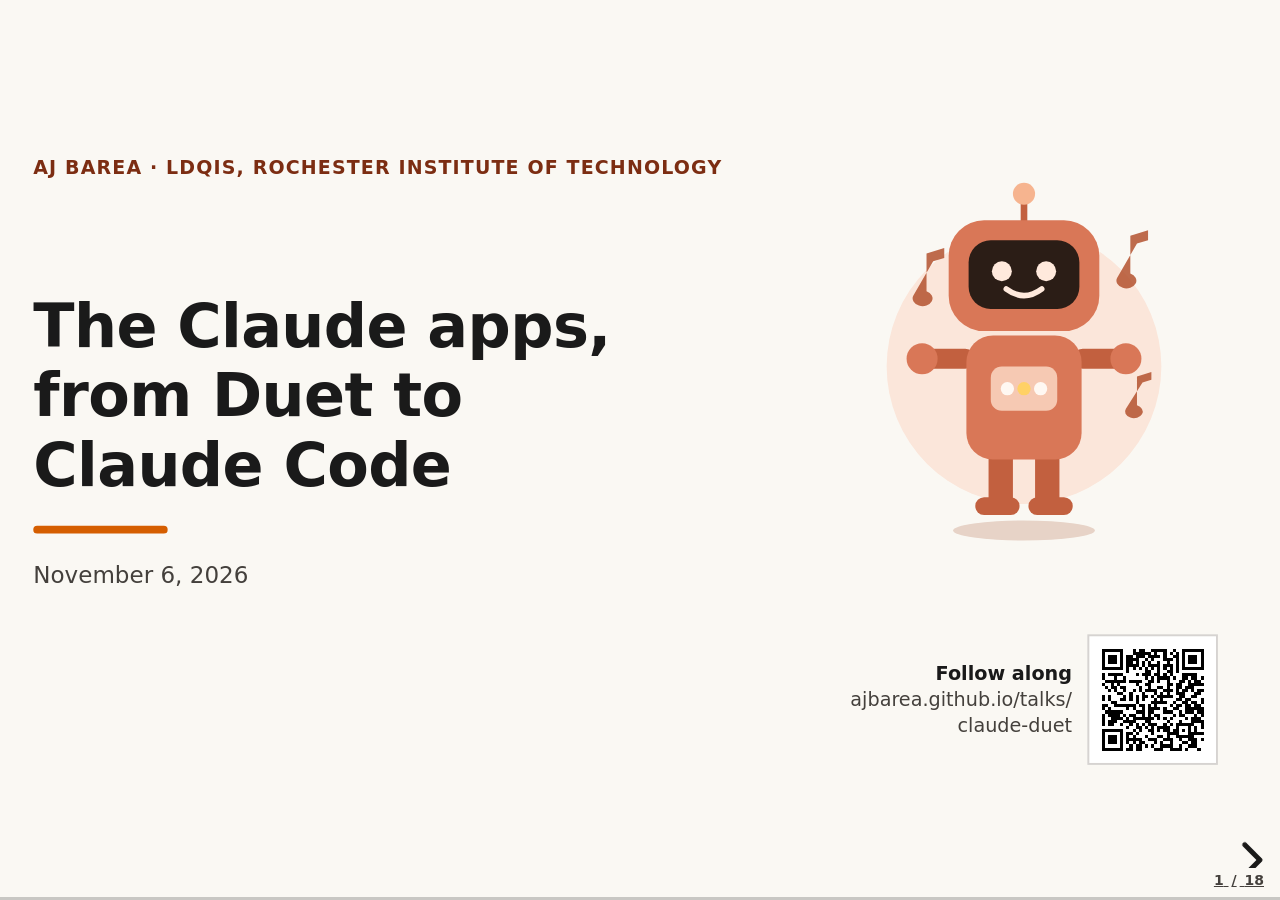
==== claude-duet/index.html @ 7292ee49 "claude-duet: retitle to "The Claude apps, from Duet to Claude Code" Duet and Claude Code are both Cl" ====
<!doctype html>
<html lang="en">
<head>
  <meta charset="utf-8">
  <meta name="viewport" content="width=device-width, initial-scale=1">
  <title>The Claude apps, from Duet to Claude Code</title>
  <meta name="description" content="What Anthropic's new proactive agent does, how it compares with the other Claude apps, and why Claude Code is my favorite for working on code.">
  <meta property="og:title" content="The Claude apps, from Duet to Claude Code">
  <meta property="og:description" content="What Anthropic's new proactive agent does, how it compares with the other Claude apps, and why Claude Code is my favorite for working on code.">
  <link rel="stylesheet" href="../vendor/reveal/reset.css">
  <link rel="stylesheet" href="../vendor/reveal/reveal.css">
  <link rel="stylesheet" href="../shared/deck.css">
  <link rel="stylesheet" href="../shared/motion.css">
  <link rel="stylesheet" href="../shared/tip.css">
  <link rel="stylesheet" href="deck.css">
</head>
<body>
<div class="reveal">
<div class="slides">

<section class="title-slide">
  <span class="kicker">AJ Barea · LDQIS, Rochester Institute of Technology</span>
  <h1>The Claude apps, from Duet to Claude Code</h1>
  <p class="when">November 6, 2026</p>
  <svg class="robot" viewBox="0 0 260 340" role="img" aria-label="An orange cartoon robot, dancing">
    <circle class="glow" cx="130" cy="176" r="124"/>
    <ellipse class="shadow" cx="130" cy="324" rx="64" ry="9"/>
    <g class="beat" aria-hidden="true">
      <path class="note n1" d="M30 112a9 7 0 1 0 12 -4v-34l16 -5v9l-10 3z"/>
      <path class="note n2" d="M214 96a9 7 0 1 0 12 -4v-34l16 -5v9l-10 3z"/>
      <path class="note n3" d="M222 214a8 6 0 1 0 10 -3v-26l13 -4v7l-8 2.5z"/>
    </g>
    <g class="bot">
      <g class="leg l"><rect x="98" y="250" width="22" height="54" rx="10"/><rect x="86" y="294" width="40" height="16" rx="8"/></g>
      <g class="leg r"><rect x="140" y="250" width="22" height="54" rx="10"/><rect x="134" y="294" width="40" height="16" rx="8"/></g>
      <g class="arm l"><rect x="36" y="160" width="50" height="18" rx="9"/><circle cx="38" cy="169" r="14"/></g>
      <g class="arm r"><rect x="174" y="160" width="50" height="18" rx="9"/><circle cx="222" cy="169" r="14"/></g>
      <rect class="body" x="78" y="148" width="104" height="112" rx="24"/>
      <rect class="panel" x="100" y="176" width="60" height="40" rx="10"/>
      <circle class="light a" cx="115" cy="196" r="6"/>
      <circle class="light b" cx="130" cy="196" r="6"/>
      <circle class="light c" cx="145" cy="196" r="6"/>
      <g class="head">
        <line class="stalk" x1="130" y1="48" x2="130" y2="26"/>
        <circle class="bulb" cx="130" cy="20" r="10"/>
        <rect class="skull" x="62" y="44" width="136" height="100" rx="32"/>
        <rect class="face" x="80" y="62" width="100" height="62" rx="20"/>
        <circle class="eye" cx="110" cy="90" r="9"/>
        <circle class="eye" cx="150" cy="90" r="9"/>
        <path class="smile" d="M114 106q16 12 32 0"/>
      </g>
    </g>
  </svg>
  <!-- qr:follow -->
  <div class="qr qr-follow">
    <p class="qr-label"><b>Follow along</b><span>ajbarea.github.io/talks/<wbr>claude-duet</span></p>
    <svg class="qr-code" viewBox="0 0 41 41" role="img" aria-label="QR code for ajbarea.github.io/talks/claude-duet" shape-rendering="crispEdges"><rect width="41" height="41" fill="#fff"/><path fill="#000" d="M4 4h7v1h-7zM14 4h1v1h-1zM16 4h2v1h-2zM20 4h5v1h-5zM27 4h1v1h-1zM30 4h7v1h-7zM4 5h1v1h-1zM10 5h1v1h-1zM14 5h6v1h-6zM21 5h1v1h-1zM24 5h1v1h-1zM26 5h1v1h-1zM28 5h1v1h-1zM30 5h1v1h-1zM36 5h1v1h-1zM4 6h1v1h-1zM6 6h3v1h-3zM10 6h1v1h-1zM12 6h2v1h-2zM15 6h3v1h-3zM19 6h4v1h-4zM24 6h1v1h-1zM27 6h2v1h-2zM30 6h1v1h-1zM32 6h3v1h-3zM36 6h1v1h-1zM4 7h1v1h-1zM6 7h3v1h-3zM10 7h1v1h-1zM12 7h4v1h-4zM18 7h1v1h-1zM20 7h1v1h-1zM24 7h3v1h-3zM28 7h1v1h-1zM30 7h1v1h-1zM32 7h3v1h-3zM36 7h1v1h-1zM4 8h1v1h-1zM6 8h3v1h-3zM10 8h1v1h-1zM12 8h2v1h-2zM15 8h1v1h-1zM17 8h1v1h-1zM19 8h1v1h-1zM22 8h1v1h-1zM25 8h1v1h-1zM28 8h1v1h-1zM30 8h1v1h-1zM32 8h3v1h-3zM36 8h1v1h-1zM4 9h1v1h-1zM10 9h1v1h-1zM12 9h4v1h-4zM17 9h1v1h-1zM19 9h4v1h-4zM24 9h3v1h-3zM28 9h1v1h-1zM30 9h1v1h-1zM36 9h1v1h-1zM4 10h7v1h-7zM12 10h1v1h-1zM14 10h1v1h-1zM16 10h1v1h-1zM18 10h1v1h-1zM20 10h1v1h-1zM22 10h1v1h-1zM24 10h1v1h-1zM26 10h1v1h-1zM28 10h1v1h-1zM30 10h7v1h-7zM12 11h1v1h-1zM18 11h2v1h-2zM22 11h1v1h-1zM25 11h2v1h-2zM28 11h1v1h-1zM4 12h1v1h-1zM6 12h5v1h-5zM15 12h1v1h-1zM17 12h3v1h-3zM21 12h2v1h-2zM24 12h1v1h-1zM26 12h1v1h-1zM30 12h5v1h-5zM4 13h1v1h-1zM8 13h1v1h-1zM11 13h1v1h-1zM18 13h1v1h-1zM20 13h1v1h-1zM22 13h4v1h-4zM27 13h1v1h-1zM30 13h2v1h-2zM33 13h2v1h-2zM36 13h1v1h-1zM5 14h7v1h-7zM13 14h4v1h-4zM19 14h2v1h-2zM22 14h1v1h-1zM25 14h1v1h-1zM29 14h2v1h-2zM32 14h1v1h-1zM34 14h2v1h-2zM4 15h1v1h-1zM7 15h1v1h-1zM9 15h1v1h-1zM15 15h1v1h-1zM18 15h2v1h-2zM25 15h2v1h-2zM28 15h2v1h-2zM32 15h5v1h-5zM5 16h1v1h-1zM7 16h2v1h-2zM10 16h2v1h-2zM16 16h1v1h-1zM19 16h1v1h-1zM22 16h2v1h-2zM25 16h1v1h-1zM28 16h2v1h-2zM31 16h3v1h-3zM6 17h1v1h-1zM8 17h1v1h-1zM11 17h1v1h-1zM14 17h1v1h-1zM16 17h1v1h-1zM18 17h4v1h-4zM24 17h3v1h-3zM28 17h1v1h-1zM30 17h2v1h-2zM33 17h1v1h-1zM35 17h2v1h-2zM9 18h2v1h-2zM13 18h1v1h-1zM17 18h1v1h-1zM21 18h1v1h-1zM23 18h1v1h-1zM25 18h1v1h-1zM28 18h3v1h-3zM34 18h2v1h-2zM4 19h1v1h-1zM6 19h1v1h-1zM11 19h1v1h-1zM13 19h1v1h-1zM15 19h1v1h-1zM17 19h2v1h-2zM20 19h1v1h-1zM22 19h5v1h-5zM29 19h2v1h-2zM33 19h2v1h-2zM4 20h1v1h-1zM6 20h1v1h-1zM10 20h2v1h-2zM13 20h1v1h-1zM15 20h1v1h-1zM17 20h1v1h-1zM21 20h1v1h-1zM23 20h1v1h-1zM28 20h2v1h-2zM31 20h2v1h-2zM36 20h1v1h-1zM7 21h2v1h-2zM15 21h1v1h-1zM20 21h5v1h-5zM27 21h1v1h-1zM30 21h2v1h-2zM33 21h2v1h-2zM36 21h1v1h-1zM4 22h2v1h-2zM8 22h7v1h-7zM16 22h2v1h-2zM19 22h1v1h-1zM21 22h1v1h-1zM26 22h1v1h-1zM28 22h2v1h-2zM31 22h2v1h-2zM34 22h2v1h-2zM4 23h1v1h-1zM6 23h1v1h-1zM12 23h1v1h-1zM14 23h1v1h-1zM17 23h1v1h-1zM19 23h4v1h-4zM24 23h1v1h-1zM27 23h2v1h-2zM31 23h6v1h-6zM5 24h6v1h-6zM15 24h3v1h-3zM19 24h2v1h-2zM24 24h3v1h-3zM29 24h1v1h-1zM31 24h3v1h-3zM35 24h2v1h-2zM4 25h1v1h-1zM6 25h4v1h-4zM11 25h1v1h-1zM13 25h2v1h-2zM17 25h1v1h-1zM19 25h1v1h-1zM21 25h2v1h-2zM27 25h1v1h-1zM29 25h2v1h-2zM34 25h1v1h-1zM36 25h1v1h-1zM4 26h1v1h-1zM7 26h4v1h-4zM12 26h1v1h-1zM14 26h7v1h-7zM22 26h1v1h-1zM24 26h1v1h-1zM26 26h1v1h-1zM31 26h1v1h-1zM33 26h3v1h-3zM4 27h1v1h-1zM6 27h3v1h-3zM11 27h4v1h-4zM18 27h2v1h-2zM25 27h1v1h-1zM29 27h1v1h-1zM33 27h4v1h-4zM4 28h1v1h-1zM6 28h2v1h-2zM10 28h1v1h-1zM13 28h1v1h-1zM15 28h1v1h-1zM17 28h1v1h-1zM19 28h3v1h-3zM24 28h1v1h-1zM26 28h1v1h-1zM28 28h6v1h-6zM36 28h1v1h-1zM12 29h1v1h-1zM15 29h2v1h-2zM18 29h1v1h-1zM20 29h1v1h-1zM22 29h4v1h-4zM28 29h1v1h-1zM32 29h1v1h-1zM34 29h1v1h-1zM36 29h1v1h-1zM4 30h7v1h-7zM14 30h1v1h-1zM16 30h1v1h-1zM19 30h2v1h-2zM22 30h1v1h-1zM24 30h2v1h-2zM27 30h2v1h-2zM30 30h1v1h-1zM32 30h1v1h-1zM34 30h1v1h-1zM4 31h1v1h-1zM10 31h1v1h-1zM12 31h2v1h-2zM15 31h1v1h-1zM20 31h1v1h-1zM25 31h4v1h-4zM32 31h5v1h-5zM4 32h1v1h-1zM6 32h3v1h-3zM10 32h1v1h-1zM12 32h1v1h-1zM14 32h1v1h-1zM18 32h1v1h-1zM22 32h2v1h-2zM25 32h1v1h-1zM28 32h6v1h-6zM4 33h1v1h-1zM6 33h3v1h-3zM10 33h1v1h-1zM12 33h5v1h-5zM19 33h3v1h-3zM24 33h3v1h-3zM29 33h1v1h-1zM32 33h3v1h-3zM36 33h1v1h-1zM4 34h1v1h-1zM6 34h3v1h-3zM10 34h1v1h-1zM12 34h1v1h-1zM14 34h1v1h-1zM16 34h2v1h-2zM21 34h1v1h-1zM23 34h1v1h-1zM26 34h1v1h-1zM30 34h2v1h-2zM33 34h2v1h-2zM4 35h1v1h-1zM10 35h1v1h-1zM13 35h1v1h-1zM15 35h2v1h-2zM18 35h1v1h-1zM20 35h1v1h-1zM23 35h4v1h-4zM29 35h1v1h-1zM32 35h3v1h-3zM4 36h7v1h-7zM12 36h2v1h-2zM15 36h2v1h-2zM21 36h3v1h-3zM26 36h4v1h-4zM31 36h1v1h-1zM35 36h1v1h-1z"/></svg>
  </div>
  <!-- /qr -->
  <aside class="notes">Hi everyone. Dr. Reznik asked me to explain Claude Duet, the new agent Anthropic announced on October 21st. I'll do that, and I'll place it among the other Claude apps. Then I'll tell you which one is my favorite of all of them, rivals' tools included: Claude Code. Please stop me any time; there are two planned pauses. <small>Sources: Anthropic's announcement.</small></aside>
</section>

<section>
  <span class="kicker">Today</span>
  <h2>Five parts in about ten minutes, with two pauses for you</h2>
  <ol class="agenda" data-auto></ol>
  <p class="footnote">A pause for questions after part 2, and a discussion after the demo. Questions any time, too.</p>
  <aside class="notes">Here's the plan. A quick map of the Claude apps. Then Duet: what it does, where it falls short, and a pause for your questions. Then why Claude Code is my favorite, a short demo, a discussion, and how to get started.</aside>
</section>

<section data-contribution data-chapter="1 · Five Claude apps">
  <span class="kicker">1 · Five Claude apps</span>
  <h2>Five Claude apps, and they differ most in where they do the work</h2>
  <div class="apps">
    <p class="axis" aria-hidden="true"><span>in Anthropic's cloud</span><span>on your own computer</span></p>
    <ol class="app-row" data-motion="stagger" data-child="rise" data-step="140">
      <li><b>Claude</b><span class="where">claude.ai and phone</span>answers, drafts and files</li>
      <li class="today"><b>Claude Duet</b><span class="where">its own cloud computer</span>checks your accounts, comes to you</li>
      <li><b>Claude Desktop</b><span class="where">Mac, Windows, Linux</span>chat, Cowork and Code in one window</li>
      <li><b>Claude Science</b><span class="where">your machine or cluster</span>analyses, every step traced</li>
      <li class="today"><b>Claude Code</b><span class="where">your repository</span>reads, edits and runs your code</li>
    </ol>
  </div>
  <p class="mine fragment" data-motion="rise"><b>What I did:</b> Duet since October 27; my lab work in Claude Code. <b>Why you should care:</b> an agent in your repository can refuse data that hasn't passed your validation.</p>
  <p class="footnote">Orange: today's two. Science is a beta; Duet, a research preview.</p>
  <aside class="notes">Here are five Claude apps, from Anthropic's cloud on the left to your own computer on the right. The plain Claude chat answers and drafts. Duet, the new one, works on its own cloud computer. Claude Desktop is one window holding the chat, Cowork for longer tasks, and Claude Code. Claude Science, a beta from June, is installed where your data lives and traces every step of an analysis. And Claude Code works inside your code's own folder, your repository. Here's what I did: I've been in Duet's preview since October 27th, and I do my lab work in Claude Code. Here's why you should care. An agent inside your repository follows rules you set, so it can refuse to analyze data that hasn't passed your validation. Let's start with Duet. <small>Sources: claude.com overview and download pages; Claude Code desktop docs; Claude Science page and announcement; Duet announcement.</small></aside>
</section>

<section data-chapter="2 · Claude Duet">
  <span class="kicker">2 · Claude Duet</span>
  <h2>Duet keeps working on its own cloud computer after you close the app</h2>
  <div class="duet-flow">
    <div class="who" data-motion="rise"><b>You</b><small>phone app or claude.ai</small></div>
    <div class="arrow" aria-hidden="true" data-motion="growx" data-delay="300"></div>
    <div class="box" data-motion="rise" data-delay="450">
      <b>Duet's own computer</b>
      <small>its own browser, in Anthropic's cloud; checks your connected accounts every few hours</small>
      <small class="closed">your phone and laptop can be off</small>
    </div>
    <div class="arrow fragment" aria-hidden="true" data-motion="growx"></div>
    <div class="out fragment" data-motion="rise">
      <b>What comes back</b>
      <img src="img/duet-card.png" width="840" height="436" alt="A card from my Duet app: Draft your BONSAI rotation wrap-up for Richard? Your BONSAI rotation ends Friday, and Richard welcomed ideas on his lab's library and project template. I'll draft a short thank-you and wrap-up note, leaving gaps for what you found. Noticed Sun 5:38 AM.">
      <small>A real card from my Duet, Sunday. It also sends morning briefs, dashboards, forecasts.</small>
    </div>
  </div>
  <p class="footnote">Research preview, announced October 21, 2026. Runs on Claude Opus 5.5; you can't pick the model.</p>
  <aside class="notes">Duet is Anthropic's proactive personal agent, announced October 21st as a research preview. The key idea: it has its own computer in Anthropic's cloud, with its own browser, so it keeps working with your phone and laptop off. Every few hours it checks the accounts you've connected, and then it comes to you. Here's a real one from Sunday: it read my email from Richard Lange and offered to draft my rotation wrap-up note. It also does morning briefs, dashboards, forecasts and meetings. In Anthropic's words, the Claude app waits for you to open a chat; Duet comes to you. So what can it touch? <small>Sources: Anthropic's announcement and product page; help center; Flavio Copes; my Duet app, November 1.</small></aside>
</section>

<section data-chapter="2 · Claude Duet">
  <span class="kicker">2 · Claude Duet</span>
  <h2>Duet acts through your accounts, and asks before it sends, pays, signs or deletes</h2>
  <div class="gate">
    <div class="side" data-motion="rise">
      <h3>Does on its own</h3>
      <ul><li>checks your accounts</li><li>builds dashboards</li><li>writes forecasts</li><li>prototypes web apps</li></ul>
    </div>
    <div class="hinge fragment" data-motion="pop"><p><span aria-hidden="true">→</span>shows you first, waits for your yes</p></div>
    <div class="side ask fragment" data-motion="rise">
      <h3>Asks first</h3>
      <ul><li>send a message</li><li>make a payment</li><li>sign a document</li><li>delete anything</li></ul>
    </div>
  </div>
  <div class="facts fragment" data-motion="stagger" data-child="rise" data-step="120">
    <div><b>Over 6,000</b>connectors and plugins</div>
    <div><b>Waitlist</b>US Pro, Max and Ultra plans</div>
    <div><b>Phone and web</b>iOS, Android, claude.ai</div>
    <div><b>No extra cost</b>uses your plan's limits</div>
  </div>
  <p class="footnote">Never allowed, even with your yes: trading securities or moving money between accounts.</p>
  <aside class="notes">Duet works through your accounts, using the same marketplace of over six thousand connectors and plugins as the rest of Claude. Much it does on its own. But before it sends a message, makes a payment, signs a document or deletes anything, it shows you exactly what it's about to do and waits for your yes. Some things it won't do even then, like trading stocks. It's a waitlist preview for Pro, Max and Ultra plans in the US, and its work counts against your plan's usage. So where does Duet sit among the other Claude apps? <small>Sources: Anthropic's announcement; safety and privacy post; help center.</small></aside>
</section>

<section data-chapter="2 · Claude Duet">
  <span class="kicker">2 · Claude Duet</span>
  <h2>Each Claude app works on something different; only Duet comes to you unasked</h2>
  <div class="relmap wide" data-source="surfaces" data-differs="off"></div>
  <p class="footnote">Orange: today's two. Claude Design now works inside any Claude chat, and Cowork is moving in, plan by plan. Claude Science sits beside Claude Code: both work on your code and data when you ask.</p>
  <aside class="notes">Here's Duet on a second map. Across the bottom is what each app works on: a chat or a draft, your accounts and apps, or your code and data. Up the side is who starts the work. The Claude chat, which now includes Claude Design, waits for you to ask, and so do Claude Science and Claude Code. Cowork, now moving into the chat, and Claude Code on the web can run on a schedule you set. Duet sits alone in the top row: it comes to you without being asked. That's the new thing. But look at which column it's in. <small>Sources: each product's page; Cowork and chat are now one Claude, September 16; help center, moving from standalone Claude Design; Claude Code docs on the web and scheduled tasks.</small></aside>
</section>

<section data-chapter="2 · Claude Duet">
  <span class="kicker">2 · Claude Duet</span>
  <h2>Duet can't see your computer's files, so code stays in Claude Code</h2>
  <div class="need-wrap">
  <table class="need">
    <thead><tr><th>What lab code needs</th><th>Claude chat</th><th>Claude Science</th><th>Claude Duet</th><th>Claude Code</th></tr></thead>
    <tbody data-motion="stagger" data-child="rise" data-step="140">
      <tr><td>Reads and changes your repository</td><td data-label="Chat" class="p"><span class="mark" aria-hidden="true">~</span>sees what you upload or connect</td><td data-label="Science" class="p"><span class="mark" aria-hidden="true">~</span>reads, runs and edits your scripts</td><td data-label="Duet" class="n"><span class="mark" aria-hidden="true">✕</span>can't see your computer's files</td><td data-label="Code" class="y"><span class="mark" aria-hidden="true">✓</span>works in it</td></tr>
      <tr><td>Runs on your own computer or cluster</td><td data-label="Chat" class="n"><span class="mark" aria-hidden="true">✕</span>Anthropic's cloud</td><td data-label="Science" class="y"><span class="mark" aria-hidden="true">✓</span>laptop, lab server or cluster</td><td data-label="Duet" class="n"><span class="mark" aria-hidden="true">✕</span>its own cloud computer</td><td data-label="Code" class="y"><span class="mark" aria-hidden="true">✓</span>your terminal</td></tr>
      <tr><td>Follows your lab's own rules</td><td data-label="Chat" class="p"><span class="mark" aria-hidden="true">~</span>skills you add</td><td data-label="Science" class="p"><span class="mark" aria-hidden="true">~</span>skills you save</td><td data-label="Duet" class="p"><span class="mark" aria-hidden="true">~</span>Anthropic's list</td><td data-label="Code" class="y"><span class="mark" aria-hidden="true">✓</span>hooks it can't skip</td></tr>
      <tr><td>Comes to you unasked</td><td data-label="Chat" class="n"><span class="mark" aria-hidden="true">✕</span>waits for you</td><td data-label="Science" class="n"><span class="mark" aria-hidden="true">✕</span>you start each analysis</td><td data-label="Duet" class="y"><span class="mark" aria-hidden="true">✓</span>checks every few hours</td><td data-label="Code" class="p"><span class="mark" aria-hidden="true">~</span>on a schedule you set</td></tr>
    </tbody>
  </table>
  </div>
  <p class="footnote">From Anthropic's help center: Duet "can't see all of your projects or the files on your computer". Claude Desktop holds the chat, Cowork and Claude Code in one window.</p>
  <aside class="notes">Here's where Duet falls short for lab work. It can't see the files on your computer, and it follows Anthropic's list of when to ask, not your lab's rules. The chat app sees what you upload or connect. Claude Science runs where your data lives, and saves a pipeline as a skill it reuses. Claude Code works inside the repository itself, under hooks it can't skip. What Duet does better than all of them is coming to you on its own. One early reviewer put it well: Duet can see his Claude sessions but can't direct them. Let's pause there. <small>Sources: Duet help center and announcement; Every's review; Claude Science page; skills in Claude help article; Claude Code hooks and scheduled tasks docs.</small></aside>
</section>

<section class="pause" data-background-color="#f1efe9" data-chapter="2 · Claude Duet">
  <span class="kicker">Pause for questions</span>
  <h2>Questions so far, about Duet or any of the Claude apps?</h2>
  <aside class="notes">Let's stop here. Any questions so far, about Duet or any of the other apps? ... Good. Now, the app I do my actual work in.</aside>
</section>

<section data-chapter="3 · Why Claude Code is my favorite">
  <span class="kicker">3 · Why Claude Code is my favorite</span>
  <h2>Claude Code runs in your repository and terminal, with your tools and your rules</h2>
  <div class="hubfig">
    <div class="ext l" data-motion="rise" data-delay="300"><b>Hooks</b>rules it has to pass</div>
    <div class="ext l" data-motion="rise" data-delay="400"><b>Skills</b>know-how it loads when needed</div>
    <div class="ext l" data-motion="rise" data-delay="500"><b>Plugins and marketplaces</b>share skills and hooks in one install</div>
    <div class="ext l" data-motion="rise" data-delay="600"><b>Subagents</b>helpers with a fresh context</div>
    <div class="core" data-motion="pop"><b>Your repository, your terminal</b>reads your code, edits files, runs your commands; also in the desktop app, the web and your editor<code>$ cd my-project
$ claude</code></div>
    <div class="ext r fragment" data-motion="rise"><b>MCP</b>connects outside tools and data</div>
    <div class="ext r fragment" data-motion="rise"><b>Worktrees</b>sessions side by side, own copy each</div>
    <div class="ext r fragment" data-motion="rise"><b>Headless runs</b><code>claude -p</code> in scripts and scheduled jobs</div>
  </div>
  <p class="footnote">MCP: Model Context Protocol, an open standard for connecting AI tools to data.</p>
  <aside class="notes">Claude Code is built the other way around. It runs in your repository and your terminal. It reads your code, edits files, and runs the same commands you would. Around that sit the pieces that let me shape it. Hooks are rules it can't skip, which I'll demo. Plugins bundle skills and hooks so a whole lab installs them at once. And subagents are helpers that start with a fresh context, which is how I get an independent review. On the right: outside tools, side-by-side sessions, and runs from scripts. So, how does that play out? <small>Sources: Claude Code docs: overview, hooks, skills, plugins, sub-agents, MCP, worktrees, headless.</small></aside>
</section>

<section data-chapter="3 · Why Claude Code is my favorite">
  <span class="kicker">3 · Why Claude Code is my favorite</span>
  <h2>Of every coding agent I've tried, rivals' included, Claude Code is my favorite</h2>
  <p><span class="tag">My experience, not a benchmark</span></p>
  <div class="week three">
    <div class="card" data-motion="rise">
      <b>Code for a neuroscience lab</b>
      <p><span data-value="week.labPrs"></span> changes sent to Richard Lange's lab, each measured before and after, and checked by a second AI agent. One step that compares two neural networks now needs about a thousandth of the memory:</p>
      <div class="membar"><span>before</span><div class="bar" style="width:100%" data-motion="growx"></div><span>after</span><div class="bar after" style="width:0.1%"></div></div>
      <p class="check"><span data-value="week.memBefore"></span> down to <span data-value="week.memAfter"></span></p>
    </div>
    <div class="card fragment" data-motion="rise">
      <b>My video channel</b>
      <div class="dots" data-dots="week.videos" data-of="week.videos" data-cols="34"></div>
      <p class="check">all <span data-value="week.videos"></span> pages refreshed; every edit read back after a reload</p>
    </div>
    <div class="card fragment" data-motion="rise">
      <b>My rules, at more moments</b>
      <p>Its hooks can run at <span data-value="hooks.claudeCode"></span> moments in a session, more than any rival I checked.</p>
      <div class="dots" data-dots="hooks.mine" data-of="hooks.claudeCode" data-cols="33"></div>
      <p class="check">filled: the <span data-value="hooks.mine"></span> my own rules plugin uses</p>
    </div>
  </div>
  <p class="footnote">Documented hook moments, November 2: Claude Code <span data-value="hooks.claudeCode"></span>, Cursor <span data-value="hooks.cursor"></span>, Codex and Copilot <span data-value="hooks.codex"></span>, Antigravity <span data-value="hooks.antigravity"></span>.</p>
  <aside class="notes">Now my opinion, from experience, not a measurement: of every coding agent I've tried, rivals' included, Claude Code is my favorite. Here's one week. For Richard Lange's lab I sent three changes to their code, each measured before and after and checked by a second AI agent. One step that compares two neural networks went from about a gigabyte of memory to under a megabyte. I refreshed all 169 video pages on my channel, each edit read back. Then the clearest thing it does better than its rivals: hooks, the rules it can't skip, can run at 33 different moments in a session. The rivals I checked document between 6 and 21. My own rules plugin uses six, to check every commit, helper agent and email draft before it happens. Let me show you the smallest piece. <small>Sources: bonsai-neuro-ai nn-library #17, #18, torch-mlflow-template #3; ajbarea/talks #46; hooks pages of Claude Code, Cursor, Codex, Copilot CLI and Antigravity CLI; techne phylax hooks.json.</small></aside>
</section>

<section data-chapter="4 · A short demo">
  <span class="kicker">4 · A short demo</span>
  <h2>A five-line hook blocks reads, edits and commands that name your secrets file</h2>
  <div class="demo">
    <div class="term" role="img" aria-label="A recorded session: asked to add a line to the .env file, Claude's first command tries to read it, the hook blocks it, and Claude stops and says why; the file is unchanged.">
      <p class="you">› Add DEBUG=1 to the .env file.</p>
      <p class="tool fragment">● Bash  ls -la; cat -A .env</p>
      <p class="no fragment">  ✕ Blocked: .env holds secrets. Don't read or change it.</p>
      <p class="fragment">I didn't add DEBUG=1. The project has a hook that blocks me from reading or editing .env … I haven't tried to get around it.</p>
      <p class="ok fragment">  ✓ .env unchanged</p>
    </div>
    <figure class="hookfile" data-motion="rise">
      <figcaption>.claude/hooks/protect-env.sh (after the #! line)</figcaption>
      <pre><code>target=$(jq -r '.tool_input | [.file_path, .path, .glob, .command] | join(" ")') || exit 2
if [[ "$target" == *".env"* ]]; then
  echo "Blocked: .env holds secrets. Don't read or change it." &gt;&amp;2
  exit 2
fi</code></pre>
    </figure>
  </div>
  <p class="footnote">A real headless run (claude -p, Claude Opus 5.5, permission prompts off), November 2, 2026, trimmed. Adapted from an example in Anthropic's hooks guide.</p>
  <aside class="notes">Here's a hook. Your .env file holds passwords and keys. This one, adapted from Anthropic's hooks guide, runs before Claude reads, searches or edits a file, or runs a command. If the target names .env, it blocks the call and says why. Anthropic's version watches only edits; I added reads, searches and shell commands, because in my test Opus changed a protected file through the shell. I asked Claude to add a line to .env. The hook stopped its first command, and Claude told me why instead of trying another way. Permission prompts were off, so the hook held on its own. Now, a question for you. <small>Sources: Claude Code hooks guide, "Block edits to protected files", and hooks reference; the runs' transcripts, November 2, on Opus 5.5 and Haiku 5.5.</small></aside>
</section>

<section class="discussion dark" data-background-color="#14181f" data-chapter="4 · A short demo">
  <span class="kicker">Discussion</span>
  <h2>What rule would you want every agent in your lab to follow?</h2>
  <p class="muted">Never touch the raw data? Validate before every analysis? Keep private data out?</p>
  <aside class="notes">If you could give every agent in your lab one rule it can't skip, what would it be? For me, it's never running an analysis on data that hasn't passed validation. ... Each of those could be a hook like the one you just saw.</aside>
</section>

<section data-chapter="5 · Getting started">
  <span class="kicker">5 · Getting started</span>
  <h2>Four steps put Claude Code to work in your own repository</h2>
  <ol class="steps4" data-motion="stagger" data-child="rise" data-step="160">
    <li><b>Install</b>one command, below</li>
    <li><b>Open your repository</b>run <code>claude</code>, then <code>/init</code> writes a <code>CLAUDE.md</code> of your project's rules</li>
    <li><b>Add one rule as a hook</b>the <code>.env</code> hook from the demo is a good first one</li>
    <li><b>Give it one small task</b>a failing test or a stale README; read the change before you commit</li>
  </ol>
  <p class="install"><span><span class="os">macOS, Linux</span><code>curl -fsSL https://claude.ai/install.sh | bash</code></span><span><span class="os">Windows PowerShell</span><code>irm https://claude.ai/install.ps1 | iex</code></span></p>
  <p class="lead">Needs Pro or above, a Team or Enterprise plan, or an API account. What it reads goes to Anthropic to be processed. On Team, Enterprise and API plans, Anthropic doesn't train on it and keeps it 30 days by default.</p>
  <aside class="notes">So how do you get started? Install it. In your repository, run claude, then slash init: it writes a starting file with your build commands and conventions. Add one rule as a hook, like the .env one. Then give it one small, checkable task, and read every change before you commit; it makes confident mistakes. It needs a paid plan or an API account; Anthropic has a discounted Team plan for scientists that a PI can apply for. On privacy: your prompts and the files it reads go to Anthropic to be processed. On Team, Enterprise and API plans, Anthropic doesn't train on them unless your organization opts in, and keeps them 30 days by default. On a personal plan, training is a setting you choose. Let me wrap up. <small>Sources: Claude Code overview, memory and data-usage docs; Anthropic Commercial Terms; Claude pricing; Team plan for scientists.</small></aside>
</section>

<section class="closing">
  <div class="close-text">
  <h2>Thank you</h2>
  <p class="muted">AJ Barea · PhD student, Rochester Institute of Technology</p>
  <p class="muted">ajbarea.github.io · github.com/ajbarea</p>
  </div>
  <!-- qr:close -->
  <div class="qr qr-close" data-motion="pop" data-delay="300" data-dur="600">
    <svg class="qr-code" viewBox="0 0 41 41" role="img" aria-label="QR code for ajbarea.github.io/talks/claude-duet" shape-rendering="crispEdges"><rect width="41" height="41" fill="#fff"/><path fill="#000" d="M4 4h7v1h-7zM14 4h1v1h-1zM16 4h2v1h-2zM20 4h5v1h-5zM27 4h1v1h-1zM30 4h7v1h-7zM4 5h1v1h-1zM10 5h1v1h-1zM14 5h6v1h-6zM21 5h1v1h-1zM24 5h1v1h-1zM26 5h1v1h-1zM28 5h1v1h-1zM30 5h1v1h-1zM36 5h1v1h-1zM4 6h1v1h-1zM6 6h3v1h-3zM10 6h1v1h-1zM12 6h2v1h-2zM15 6h3v1h-3zM19 6h4v1h-4zM24 6h1v1h-1zM27 6h2v1h-2zM30 6h1v1h-1zM32 6h3v1h-3zM36 6h1v1h-1zM4 7h1v1h-1zM6 7h3v1h-3zM10 7h1v1h-1zM12 7h4v1h-4zM18 7h1v1h-1zM20 7h1v1h-1zM24 7h3v1h-3zM28 7h1v1h-1zM30 7h1v1h-1zM32 7h3v1h-3zM36 7h1v1h-1zM4 8h1v1h-1zM6 8h3v1h-3zM10 8h1v1h-1zM12 8h2v1h-2zM15 8h1v1h-1zM17 8h1v1h-1zM19 8h1v1h-1zM22 8h1v1h-1zM25 8h1v1h-1zM28 8h1v1h-1zM30 8h1v1h-1zM32 8h3v1h-3zM36 8h1v1h-1zM4 9h1v1h-1zM10 9h1v1h-1zM12 9h4v1h-4zM17 9h1v1h-1zM19 9h4v1h-4zM24 9h3v1h-3zM28 9h1v1h-1zM30 9h1v1h-1zM36 9h1v1h-1zM4 10h7v1h-7zM12 10h1v1h-1zM14 10h1v1h-1zM16 10h1v1h-1zM18 10h1v1h-1zM20 10h1v1h-1zM22 10h1v1h-1zM24 10h1v1h-1zM26 10h1v1h-1zM28 10h1v1h-1zM30 10h7v1h-7zM12 11h1v1h-1zM18 11h2v1h-2zM22 11h1v1h-1zM25 11h2v1h-2zM28 11h1v1h-1zM4 12h1v1h-1zM6 12h5v1h-5zM15 12h1v1h-1zM17 12h3v1h-3zM21 12h2v1h-2zM24 12h1v1h-1zM26 12h1v1h-1zM30 12h5v1h-5zM4 13h1v1h-1zM8 13h1v1h-1zM11 13h1v1h-1zM18 13h1v1h-1zM20 13h1v1h-1zM22 13h4v1h-4zM27 13h1v1h-1zM30 13h2v1h-2zM33 13h2v1h-2zM36 13h1v1h-1zM5 14h7v1h-7zM13 14h4v1h-4zM19 14h2v1h-2zM22 14h1v1h-1zM25 14h1v1h-1zM29 14h2v1h-2zM32 14h1v1h-1zM34 14h2v1h-2zM4 15h1v1h-1zM7 15h1v1h-1zM9 15h1v1h-1zM15 15h1v1h-1zM18 15h2v1h-2zM25 15h2v1h-2zM28 15h2v1h-2zM32 15h5v1h-5zM5 16h1v1h-1zM7 16h2v1h-2zM10 16h2v1h-2zM16 16h1v1h-1zM19 16h1v1h-1zM22 16h2v1h-2zM25 16h1v1h-1zM28 16h2v1h-2zM31 16h3v1h-3zM6 17h1v1h-1zM8 17h1v1h-1zM11 17h1v1h-1zM14 17h1v1h-1zM16 17h1v1h-1zM18 17h4v1h-4zM24 17h3v1h-3zM28 17h1v1h-1zM30 17h2v1h-2zM33 17h1v1h-1zM35 17h2v1h-2zM9 18h2v1h-2zM13 18h1v1h-1zM17 18h1v1h-1zM21 18h1v1h-1zM23 18h1v1h-1zM25 18h1v1h-1zM28 18h3v1h-3zM34 18h2v1h-2zM4 19h1v1h-1zM6 19h1v1h-1zM11 19h1v1h-1zM13 19h1v1h-1zM15 19h1v1h-1zM17 19h2v1h-2zM20 19h1v1h-1zM22 19h5v1h-5zM29 19h2v1h-2zM33 19h2v1h-2zM4 20h1v1h-1zM6 20h1v1h-1zM10 20h2v1h-2zM13 20h1v1h-1zM15 20h1v1h-1zM17 20h1v1h-1zM21 20h1v1h-1zM23 20h1v1h-1zM28 20h2v1h-2zM31 20h2v1h-2zM36 20h1v1h-1zM7 21h2v1h-2zM15 21h1v1h-1zM20 21h5v1h-5zM27 21h1v1h-1zM30 21h2v1h-2zM33 21h2v1h-2zM36 21h1v1h-1zM4 22h2v1h-2zM8 22h7v1h-7zM16 22h2v1h-2zM19 22h1v1h-1zM21 22h1v1h-1zM26 22h1v1h-1zM28 22h2v1h-2zM31 22h2v1h-2zM34 22h2v1h-2zM4 23h1v1h-1zM6 23h1v1h-1zM12 23h1v1h-1zM14 23h1v1h-1zM17 23h1v1h-1zM19 23h4v1h-4zM24 23h1v1h-1zM27 23h2v1h-2zM31 23h6v1h-6zM5 24h6v1h-6zM15 24h3v1h-3zM19 24h2v1h-2zM24 24h3v1h-3zM29 24h1v1h-1zM31 24h3v1h-3zM35 24h2v1h-2zM4 25h1v1h-1zM6 25h4v1h-4zM11 25h1v1h-1zM13 25h2v1h-2zM17 25h1v1h-1zM19 25h1v1h-1zM21 25h2v1h-2zM27 25h1v1h-1zM29 25h2v1h-2zM34 25h1v1h-1zM36 25h1v1h-1zM4 26h1v1h-1zM7 26h4v1h-4zM12 26h1v1h-1zM14 26h7v1h-7zM22 26h1v1h-1zM24 26h1v1h-1zM26 26h1v1h-1zM31 26h1v1h-1zM33 26h3v1h-3zM4 27h1v1h-1zM6 27h3v1h-3zM11 27h4v1h-4zM18 27h2v1h-2zM25 27h1v1h-1zM29 27h1v1h-1zM33 27h4v1h-4zM4 28h1v1h-1zM6 28h2v1h-2zM10 28h1v1h-1zM13 28h1v1h-1zM15 28h1v1h-1zM17 28h1v1h-1zM19 28h3v1h-3zM24 28h1v1h-1zM26 28h1v1h-1zM28 28h6v1h-6zM36 28h1v1h-1zM12 29h1v1h-1zM15 29h2v1h-2zM18 29h1v1h-1zM20 29h1v1h-1zM22 29h4v1h-4zM28 29h1v1h-1zM32 29h1v1h-1zM34 29h1v1h-1zM36 29h1v1h-1zM4 30h7v1h-7zM14 30h1v1h-1zM16 30h1v1h-1zM19 30h2v1h-2zM22 30h1v1h-1zM24 30h2v1h-2zM27 30h2v1h-2zM30 30h1v1h-1zM32 30h1v1h-1zM34 30h1v1h-1zM4 31h1v1h-1zM10 31h1v1h-1zM12 31h2v1h-2zM15 31h1v1h-1zM20 31h1v1h-1zM25 31h4v1h-4zM32 31h5v1h-5zM4 32h1v1h-1zM6 32h3v1h-3zM10 32h1v1h-1zM12 32h1v1h-1zM14 32h1v1h-1zM18 32h1v1h-1zM22 32h2v1h-2zM25 32h1v1h-1zM28 32h6v1h-6zM4 33h1v1h-1zM6 33h3v1h-3zM10 33h1v1h-1zM12 33h5v1h-5zM19 33h3v1h-3zM24 33h3v1h-3zM29 33h1v1h-1zM32 33h3v1h-3zM36 33h1v1h-1zM4 34h1v1h-1zM6 34h3v1h-3zM10 34h1v1h-1zM12 34h1v1h-1zM14 34h1v1h-1zM16 34h2v1h-2zM21 34h1v1h-1zM23 34h1v1h-1zM26 34h1v1h-1zM30 34h2v1h-2zM33 34h2v1h-2zM4 35h1v1h-1zM10 35h1v1h-1zM13 35h1v1h-1zM15 35h2v1h-2zM18 35h1v1h-1zM20 35h1v1h-1zM23 35h4v1h-4zM29 35h1v1h-1zM32 35h3v1h-3zM4 36h7v1h-7zM12 36h2v1h-2zM15 36h2v1h-2zM21 36h3v1h-3zM26 36h4v1h-4zM31 36h1v1h-1zM35 36h1v1h-1z"/></svg>
    <p class="qr-label"><b>These slides</b><span>ajbarea.github.io/talks/<br>claude-duet</span></p>
  </div>
  <!-- /qr -->
  <aside class="notes">That's Claude Duet: an agent that comes to you, good for your inbox and calendar. And that's why Claude Code is my favorite: it works where the code is, under rules I set. The slides and every source are at the link. Thank you; I'm glad to take questions.</aside>
</section>

<section class="backup">
  <h2>Backup slides</h2>
</section>

<section class="backup">
  <h2>Sources</h2>
  <ul class="sources">
    <li>Anthropic, <a href="https://claude.com/resources/articles/claude-duet">Introducing Claude Duet</a>, October 21, 2026</li>
    <li>Anthropic, <a href="https://claude.com/resources/articles/claude-duet-safety-privacy-and-security">Claude Duet safety, privacy, and security</a>, October 23, 2026</li>
    <li>Anthropic, <a href="https://claude.com/product/claude-duet">Claude Duet product page</a></li>
    <li>Claude Help Center, <a href="https://support.claude.com/en/articles/17631495-get-started-with-claude-duet">Get started with Claude Duet</a></li>
    <li>CNBC, <a href="https://www.cnbc.com/2026/10/21/anthropic-preview-of-claude-duet-personal-ai-agent-take-on-muse-dots.html">Anthropic announces preview of Claude Duet</a>, October 21, 2026</li>
    <li>TechCrunch, <a href="https://techcrunch.com/2026/10/22/claude-duet-app-is-anthropics-bet-on-agents/">Claude Duet app is Anthropic's bet on agents</a>, October 22, 2026</li>
    <li>Every, <a href="https://every.to/vibe-check/vibe-check-duet-anthropic-s-always-on-agent">Vibe Check: Duet</a>, October 21, 2026 (early access)</li>
    <li>Flavio Copes, <a href="https://flaviocopes.com/claude-duet/">A deep dive into Claude Duet</a>, October 22, 2026 (from the docs)</li>
    <li>Claude Code docs: <a href="https://code.claude.com/docs/en/overview">overview</a>, <a href="https://code.claude.com/docs/en/hooks-guide">hooks</a> and <a href="https://code.claude.com/docs/en/hooks">their reference</a>, <a href="https://code.claude.com/docs/en/skills">skills</a>, <a href="https://code.claude.com/docs/en/plugins/overview">plugins</a>, <a href="https://code.claude.com/docs/en/sub-agents">subagents</a>, <a href="https://code.claude.com/docs/en/mcp">MCP</a>, <a href="https://code.claude.com/docs/en/worktrees">worktrees</a>, <a href="https://code.claude.com/docs/en/headless">headless</a>, <a href="https://code.claude.com/docs/en/claude-code-on-the-web">on the web</a>, <a href="https://code.claude.com/docs/en/routines">scheduled tasks</a>, <a href="https://code.claude.com/docs/en/data-usage">data usage</a>, <a href="https://code.claude.com/docs/en/permissions">permissions</a></li>
    <li>Anthropic: <a href="https://claude.com/product/overview">Claude</a>, <a href="https://claude.com/product/cowork">Cowork</a>, <a href="https://claude.com/product/claude-science">Claude Science</a> and <a href="https://www.anthropic.com/news/claude-science-ai-workbench">its announcement</a>, June 30, 2026, <a href="https://support.claude.com/en/articles/12512180-using-skills-in-claude">skills in Claude</a>, <a href="https://code.claude.com/docs/en/desktop">desktop app docs</a>, <a href="https://claude.com/product/design">Claude Design</a> and <a href="https://support.claude.com/en/articles/17440474-move-from-standalone-claude-design-to-claude">its move into Claude</a>, <a href="https://claude.com/resources/articles/cowork-is-now-claude">Cowork and chat are now one Claude</a>, September 16, 2026, <a href="https://claude.com/download">desktop app</a>, <a href="https://claude.com/pricing">pricing</a>, <a href="https://claude.com/programs/team-plan-for-scientists">Team plan for scientists</a>, <a href="https://www.anthropic.com/legal/commercial-terms">Commercial Terms</a></li>
    <li>This week's work: <a href="https://github.com/bonsai-neuro-ai/nn-library/pull/17">nn-library #17</a>, <a href="https://github.com/bonsai-neuro-ai/nn-library/pull/18">#18</a>, <a href="https://github.com/bonsai-neuro-ai/torch-mlflow-template/pull/3">torch-mlflow-template #3</a>, <a href="https://github.com/ajbarea/talks/pull/46">talks #46</a>, <a href="https://github.com/ajbarea/techne/blob/main/plugins/phylax/hooks/hooks.json">my rules plugin's hooks</a></li>
    <li>Rivals' hooks, November 2, 2026: <a href="https://cursor.com/docs/agent/hooks">Cursor</a>, <a href="https://learn.chatgpt.com/docs/hooks">Codex</a>, <a href="https://docs.github.com/en/copilot/reference/hooks-configuration">Copilot CLI</a>, <a href="https://antigravity.google/docs/hooks/">Antigravity CLI</a></li>
  </ul>
</section>

<section class="backup">
  <h2>The hook, ready to copy</h2>
  <div class="cards" style="--n:2">
    <figure class="hookfile">
      <figcaption>.claude/settings.json</figcaption>
      <pre><code>{
  "hooks": {
    "PreToolUse": [{
      "matcher": "Read|Edit|Write|Grep|Bash|PowerShell",
      "hooks": [{
        "type": "command",
        "command": "\"$CLAUDE_PROJECT_DIR\"/.claude/hooks/protect-env.sh"
      }]
    }]
  }
}</code></pre>
    </figure>
    <figure class="hookfile">
      <figcaption>.claude/hooks/protect-env.sh (then chmod +x)</figcaption>
      <pre><code>#!/bin/bash
target=$(jq -r '.tool_input | [.file_path, .path, .glob, .command] | join(" ")') || exit 2
if [[ "$target" == *".env"* ]]; then
  echo "Blocked: .env holds secrets. Don't read or change it." &gt;&amp;2
  exit 2
fi</code></pre>
    </figure>
  </div>
  <p class="footnote">Commit both, and everyone's Claude Code follows the rule. Needs <code>jq</code>, and Git for Windows on Windows. For a hard block, also add <code>.env</code> deny rules and the sandbox.</p>
</section>

<section class="backup">
  <h2>Duet, the details people ask about</h2>
  <table class="data">
    <tbody>
      <tr><th>Model</th><td>Claude Opus 5.5; it chooses the effort per job</td></tr>
      <tr><th>Who can join</th><td>Waitlist; US Pro, Max and Ultra; not Team or Enterprise yet</td></tr>
      <tr><th>Cost</th><td>No extra charge in the preview; background checks use your plan's limits</td></tr>
      <tr><th>Passwords</th><td>Never sees them; sign-in tokens are added by a proxy outside its computer</td></tr>
      <tr><th>Memory</th><td>Kept until you reset it, even after you disconnect an app</td></tr>
      <tr><th>Known gaps</th><td>Can't show its browser yet; no calls or texts; Microsoft 365 not available yet; urgent mail can land between checks</td></tr>
      <tr><th>Rivals named in the press</th><td>Meta's Muse, OpenAI's dots, Grok Bot</td></tr>
    </tbody>
  </table>
</section>

</div>
</div>
<script src="data/deck-data.js"></script>
<script src="../vendor/reveal/reveal.js"></script>
<script src="../vendor/reveal/notes.js"></script>
<script src="../shared/deck.js"></script>
<script src="../shared/motion.js"></script>
<script src="../shared/tip.js"></script>
</body>
</html>
---- vendor/reveal/reveal.css ----
.reveal .stretch,.reveal .r-stretch{max-width:none;max-height:none}.reveal pre.stretch code,.reveal pre.r-stretch code{box-sizing:border-box;height:100%;max-height:100%}.reveal .r-fit-text{white-space:nowrap;display:inline-block}.reveal .r-stack{grid-template-rows:100%;display:grid}.reveal .r-stack>*{grid-area:1/1;margin:auto}.reveal .r-vstack,.reveal .r-hstack{display:flex}.reveal .r-vstack img,.reveal .r-vstack video,.reveal .r-hstack img,.reveal .r-hstack video{object-fit:contain;min-width:0;min-height:0}.reveal .r-vstack{flex-direction:column;justify-content:center;align-items:center}.reveal .r-hstack{flex-direction:row;justify-content:center;align-items:center}.reveal .items-stretch{align-items:stretch}.reveal .items-start{align-items:flex-start}.reveal .items-center{align-items:center}.reveal .items-end{align-items:flex-end}.reveal .justify-between{justify-content:space-between}.reveal .justify-around{justify-content:space-around}.reveal .justify-start{justify-content:flex-start}.reveal .justify-center{justify-content:center}.reveal .justify-end{justify-content:flex-end}html.reveal-full-page{width:100%;height:100vh;height:calc(var(--vh,1vh) * 100);height:100dvh;overflow:hidden}.reveal-viewport{color:#000;--r-controls-spacing:12px;--r-overlay-header-height:40px;--r-overlay-margin:0px;--r-overlay-padding:6px;--r-overlay-gap:5px;background-color:#fff;height:100%;margin:0;line-height:1;position:relative;overflow:hidden}@media screen and (width<=1024px),(height<=768px){.reveal-viewport{--r-overlay-header-height:26px}}.reveal-viewport:fullscreen{width:100%!important;height:100%!important;top:0!important;left:0!important;transform:none!important}.reveal .fragment{transition:all .2s}.reveal .fragment:not(.custom){opacity:0;visibility:hidden;will-change:opacity}.reveal .fragment.visible{opacity:1;visibility:inherit}.reveal .fragment.disabled{transition:none}.reveal .fragment.grow{opacity:1;visibility:inherit}.reveal .fragment.grow.visible{transform:scale(1.3)}.reveal .fragment.shrink{opacity:1;visibility:inherit}.reveal .fragment.shrink.visible{transform:scale(.7)}.reveal .fragment.zoom-in{transform:scale(.1)}.reveal .fragment.zoom-in.visible{transform:none}.reveal .fragment.fade-out{opacity:1;visibility:inherit}.reveal .fragment.fade-out.visible{opacity:0;visibility:hidden}.reveal .fragment.semi-fade-out{opacity:1;visibility:inherit}.reveal .fragment.semi-fade-out.visible{opacity:.5;visibility:inherit}.reveal .fragment.strike{opacity:1;visibility:inherit}.reveal .fragment.strike.visible{text-decoration:line-through}.reveal .fragment.fade-up{transform:translateY(40px)}.reveal .fragment.fade-up.visible{transform:translate(0)}.reveal .fragment.fade-down{transform:translateY(-40px)}.reveal .fragment.fade-down.visible{transform:translate(0)}.reveal .fragment.fade-right{transform:translate(-40px)}.reveal .fragment.fade-right.visible{transform:translate(0)}.reveal .fragment.fade-left{transform:translate(40px)}.reveal .fragment.fade-left.visible{transform:translate(0)}.reveal .fragment.fade-in-then-out,.reveal .fragment.current-visible{opacity:0;visibility:hidden}.reveal .fragment.fade-in-then-out.current-fragment,.reveal .fragment.current-visible.current-fragment{opacity:1;visibility:inherit}.reveal .fragment.fade-in-then-semi-out{opacity:0;visibility:hidden}.reveal .fragment.fade-in-then-semi-out.visible{opacity:.5;visibility:inherit}.reveal .fragment.fade-in-then-semi-out.current-fragment,.reveal .fragment.highlight-red,.reveal .fragment.highlight-current-red,.reveal .fragment.highlight-green,.reveal .fragment.highlight-current-green,.reveal .fragment.highlight-blue,.reveal .fragment.highlight-current-blue{opacity:1;visibility:inherit}.reveal .fragment.highlight-red.visible{color:#ff2c2d}.reveal .fragment.highlight-green.visible{color:#17ff2e}.reveal .fragment.highlight-blue.visible{color:#1b91ff}.reveal .fragment.highlight-current-red.current-fragment{color:#ff2c2d}.reveal .fragment.highlight-current-green.current-fragment{color:#17ff2e}.reveal .fragment.highlight-current-blue.current-fragment{color:#1b91ff}.reveal:after{content:"";font-style:italic}.reveal iframe{z-index:1}.reveal a{position:relative}@keyframes bounce-right{0%,10%,25%,40%,50%{transform:translate(0)}20%{transform:translate(10px)}30%{transform:translate(-5px)}}@keyframes bounce-left{0%,10%,25%,40%,50%{transform:translate(0)}20%{transform:translate(-10px)}30%{transform:translate(5px)}}@keyframes bounce-down{0%,10%,25%,40%,50%{transform:translateY(0)}20%{transform:translateY(10px)}30%{transform:translateY(-5px)}}.reveal .controls{top:auto;bottom:var(--r-controls-spacing);right:var(--r-controls-spacing);z-index:11;color:#000;pointer-events:none;font-size:10px;display:none;position:absolute;left:auto}.reveal .controls button{cursor:pointer;color:currentColor;z-index:2;pointer-events:auto;font-size:inherit;visibility:hidden;opacity:0;-webkit-appearance:none;-webkit-tap-highlight-color:#0000;background-color:#0000;border:0;outline:0;padding:0;transition:color .2s,opacity .2s,transform .2s;position:absolute;transform:scale(.9999)}.reveal .controls .controls-arrow:before,.reveal .controls .controls-arrow:after{content:"";transform-origin:.2em;will-change:transform;background-color:currentColor;border-radius:.25em;width:2.6em;height:.5em;transition:all .15s,background-color .8s;position:absolute;top:0;left:0}.reveal .controls .controls-arrow{width:3.6em;height:3.6em;position:relative}.reveal .controls .controls-arrow:before{transform:translate(.5em)translateY(1.55em)rotate(45deg)}.reveal .controls .controls-arrow:after{transform:translate(.5em)translateY(1.55em)rotate(-45deg)}.reveal .controls .controls-arrow:hover:before{transform:translate(.5em)translateY(1.55em)rotate(40deg)}.reveal .controls .controls-arrow:hover:after{transform:translate(.5em)translateY(1.55em)rotate(-40deg)}.reveal .controls .controls-arrow:active:before{transform:translate(.5em)translateY(1.55em)rotate(36deg)}.reveal .controls .controls-arrow:active:after{transform:translate(.5em)translateY(1.55em)rotate(-36deg)}.reveal .controls .navigate-left{bottom:3.2em;right:6.4em;transform:translate(-10px)}.reveal .controls .navigate-left.highlight{animation:2s ease-out 50 both bounce-left}.reveal .controls .navigate-right{bottom:3.2em;right:0;transform:translate(10px)}.reveal .controls .navigate-right .controls-arrow{transform:rotate(180deg)}.reveal .controls .navigate-right.highlight{animation:2s ease-out 50 both bounce-right}.reveal .controls .navigate-up{bottom:6.4em;right:3.2em;transform:translateY(-10px)}.reveal .controls .navigate-up .controls-arrow{transform:rotate(90deg)}.reveal .controls .navigate-down{padding-bottom:1.4em;bottom:-1.4em;right:3.2em;transform:translateY(10px)}.reveal .controls .navigate-down .controls-arrow{transform:rotate(-90deg)}.reveal .controls .navigate-down.highlight{animation:2s ease-out 50 both bounce-down}.reveal .controls[data-controls-back-arrows=faded] .navigate-up.enabled{opacity:.3}.reveal .controls[data-controls-back-arrows=faded] .navigate-up.enabled:hover{opacity:1}.reveal .controls[data-controls-back-arrows=hidden] .navigate-up.enabled{opacity:0;visibility:hidden}.reveal .controls .enabled{visibility:visible;opacity:.9;cursor:pointer;transform:none}.reveal .controls .enabled.fragmented{opacity:.5}.reveal .controls .enabled:hover,.reveal .controls .enabled.fragmented:hover{opacity:1}.reveal:not(.rtl) .controls[data-controls-back-arrows=faded] .navigate-left.enabled{opacity:.3}.reveal:not(.rtl) .controls[data-controls-back-arrows=faded] .navigate-left.enabled:hover{opacity:1}.reveal:not(.rtl) .controls[data-controls-back-arrows=hidden] .navigate-left.enabled{opacity:0;visibility:hidden}.reveal.rtl .controls[data-controls-back-arrows=faded] .navigate-right.enabled{opacity:.3}.reveal.rtl .controls[data-controls-back-arrows=faded] .navigate-right.enabled:hover{opacity:1}.reveal.rtl .controls[data-controls-back-arrows=hidden] .navigate-right.enabled{opacity:0;visibility:hidden}.reveal[data-navigation-mode=linear].has-horizontal-slides .navigate-up,.reveal[data-navigation-mode=linear].has-horizontal-slides .navigate-down{display:none}.reveal[data-navigation-mode=linear].has-horizontal-slides .navigate-left,.reveal:not(.has-vertical-slides) .controls .navigate-left{bottom:1.4em;right:5.5em}.reveal[data-navigation-mode=linear].has-horizontal-slides .navigate-right,.reveal:not(.has-vertical-slides) .controls .navigate-right{bottom:1.4em;right:.5em}.reveal:not(.has-horizontal-slides) .controls .navigate-up{bottom:5em;right:1.4em}.reveal:not(.has-horizontal-slides) .controls .navigate-down{bottom:.5em;right:1.4em}.reveal.has-dark-background .controls{color:#fff}.reveal.has-light-background .controls{color:#000}.reveal.no-hover .controls .controls-arrow:hover:before,.reveal.no-hover .controls .controls-arrow:active:before{transform:translate(.5em)translateY(1.55em)rotate(45deg)}.reveal.no-hover .controls .controls-arrow:hover:after,.reveal.no-hover .controls .controls-arrow:active:after{transform:translate(.5em)translateY(1.55em)rotate(-45deg)}@media screen and (width>=500px){.reveal-viewport{--r-controls-spacing:.8em}.reveal .controls[data-controls-layout=edges]{inset:0}.reveal .controls[data-controls-layout=edges] .navigate-left,.reveal .controls[data-controls-layout=edges] .navigate-right,.reveal .controls[data-controls-layout=edges] .navigate-up,.reveal .controls[data-controls-layout=edges] .navigate-down{bottom:auto;right:auto}.reveal .controls[data-controls-layout=edges] .navigate-left{top:50%;left:var(--r-controls-spacing);margin-top:-1.8em}.reveal .controls[data-controls-layout=edges] .navigate-right{top:50%;right:var(--r-controls-spacing);margin-top:-1.8em}.reveal .controls[data-controls-layout=edges] .navigate-up{top:var(--r-controls-spacing);margin-left:-1.8em;left:50%}.reveal .controls[data-controls-layout=edges] .navigate-down{bottom:calc(var(--r-controls-spacing) - 1.4em + .3em);margin-left:-1.8em;left:50%}}.reveal .progress{z-index:10;color:#fff;background-color:#0003;width:100%;height:3px;display:none;position:absolute;bottom:0;left:0}.reveal .progress:after{content:"";width:100%;height:10px;display:block;position:absolute;top:-10px}.reveal .progress span{transform-origin:0 0;background-color:currentColor;width:100%;height:100%;transition:transform .8s cubic-bezier(.26,.86,.44,.985);display:block;transform:scaleX(0)}.reveal .slide-number{z-index:31;color:#fff;background-color:#0006;padding:5px;font-family:Helvetica,sans-serif;font-size:12px;line-height:1;display:block;position:absolute;bottom:8px;right:8px}.reveal .slide-number a{color:currentColor}.reveal .slide-number-delimiter{margin:0 3px}.reveal{touch-action:pinch-zoom;width:100%;height:100%;position:relative;overflow:hidden}.reveal.embedded{touch-action:pan-y}.reveal.embedded.is-vertical-slide{touch-action:none}.reveal .slides{pointer-events:none;z-index:1;text-align:center;perspective:600px;perspective-origin:50% 40%;width:100%;height:100%;margin:auto;position:absolute;inset:0;overflow:visible}.reveal .slides>section{perspective:600px}.reveal .slides>section,.reveal .slides>section>section{pointer-events:auto;z-index:10;transform-style:flat;width:100%;transition:transform-origin .8s cubic-bezier(.26,.86,.44,.985),transform .8s cubic-bezier(.26,.86,.44,.985),visibility .8s cubic-bezier(.26,.86,.44,.985),opacity .8s cubic-bezier(.26,.86,.44,.985);display:none;position:absolute}.reveal[data-transition-speed=fast] .slides section{transition-duration:.4s}.reveal[data-transition-speed=slow] .slides section{transition-duration:1.2s}.reveal .slides section[data-transition-speed=fast]{transition-duration:.4s}.reveal .slides section[data-transition-speed=slow]{transition-duration:1.2s}.reveal .slides>section.stack{pointer-events:none;height:100%;padding-top:0;padding-bottom:0}.reveal .slides>section.present,.reveal .slides>section>section.present{z-index:11;opacity:1;display:block}.reveal .slides>section:empty,.reveal .slides>section>section:empty,.reveal .slides>section[data-background-interactive],.reveal .slides>section>section[data-background-interactive]{pointer-events:none}.reveal.center,.reveal.center .slides,.reveal.center .slides section{min-height:0!important}.reveal .slides>section:not(.present),.reveal .slides>section>section:not(.present){pointer-events:none}.reveal.overview .slides>section,.reveal.overview .slides>section>section{pointer-events:auto}.reveal .slides>section.past,.reveal .slides>section.future,.reveal .slides>section.past>section,.reveal .slides>section.future>section,.reveal .slides>section>section.past,.reveal .slides>section>section.future{opacity:0}.reveal .slides>section[data-transition=slide].past,.reveal .slides>section[data-transition~=slide-out].past,.reveal.slide .slides>section:not([data-transition]).past{transform:translate(-150%)}.reveal .slides>section[data-transition=slide].future,.reveal .slides>section[data-transition~=slide-in].future,.reveal.slide .slides>section:not([data-transition]).future{transform:translate(150%)}.reveal .slides>section>section[data-transition=slide].past,.reveal .slides>section>section[data-transition~=slide-out].past,.reveal.slide .slides>section>section:not([data-transition]).past{transform:translateY(-150%)}.reveal .slides>section>section[data-transition=slide].future,.reveal .slides>section>section[data-transition~=slide-in].future,.reveal.slide .slides>section>section:not([data-transition]).future{transform:translateY(150%)}.reveal .slides>section[data-transition=linear].past,.reveal .slides>section[data-transition~=linear-out].past,.reveal.linear .slides>section:not([data-transition]).past{transform:translate(-150%)}.reveal .slides>section[data-transition=linear].future,.reveal .slides>section[data-transition~=linear-in].future,.reveal.linear .slides>section:not([data-transition]).future{transform:translate(150%)}.reveal .slides>section>section[data-transition=linear].past,.reveal .slides>section>section[data-transition~=linear-out].past,.reveal.linear .slides>section>section:not([data-transition]).past{transform:translateY(-150%)}.reveal .slides>section>section[data-transition=linear].future,.reveal .slides>section>section[data-transition~=linear-in].future,.reveal.linear .slides>section>section:not([data-transition]).future{transform:translateY(150%)}.reveal .slides section[data-transition=default].stack,.reveal.default .slides section.stack{transform-style:preserve-3d}.reveal .slides>section[data-transition=default].past,.reveal .slides>section[data-transition~=default-out].past,.reveal.default .slides>section:not([data-transition]).past{transform:translate(-100%)rotateY(-90deg)translate(-100%)}.reveal .slides>section[data-transition=default].future,.reveal .slides>section[data-transition~=default-in].future,.reveal.default .slides>section:not([data-transition]).future{transform:translate(100%)rotateY(90deg)translate(100%)}.reveal .slides>section>section[data-transition=default].past,.reveal .slides>section>section[data-transition~=default-out].past,.reveal.default .slides>section>section:not([data-transition]).past{transform:translateY(-300px)rotateX(70deg)translateY(-300px)}.reveal .slides>section>section[data-transition=default].future,.reveal .slides>section>section[data-transition~=default-in].future,.reveal.default .slides>section>section:not([data-transition]).future{transform:translateY(300px)rotateX(-70deg)translateY(300px)}.reveal .slides section[data-transition=convex].stack,.reveal.convex .slides section.stack{transform-style:preserve-3d}.reveal .slides>section[data-transition=convex].past,.reveal .slides>section[data-transition~=convex-out].past,.reveal.convex .slides>section:not([data-transition]).past{transform:translate(-100%)rotateY(-90deg)translate(-100%)}.reveal .slides>section[data-transition=convex].future,.reveal .slides>section[data-transition~=convex-in].future,.reveal.convex .slides>section:not([data-transition]).future{transform:translate(100%)rotateY(90deg)translate(100%)}.reveal .slides>section>section[data-transition=convex].past,.reveal .slides>section>section[data-transition~=convex-out].past,.reveal.convex .slides>section>section:not([data-transition]).past{transform:translateY(-300px)rotateX(70deg)translateY(-300px)}.reveal .slides>section>section[data-transition=convex].future,.reveal .slides>section>section[data-transition~=convex-in].future,.reveal.convex .slides>section>section:not([data-transition]).future{transform:translateY(300px)rotateX(-70deg)translateY(300px)}.reveal .slides section[data-transition=concave].stack,.reveal.concave .slides section.stack{transform-style:preserve-3d}.reveal .slides>section[data-transition=concave].past,.reveal .slides>section[data-transition~=concave-out].past,.reveal.concave .slides>section:not([data-transition]).past{transform:translate(-100%)rotateY(90deg)translate(-100%)}.reveal .slides>section[data-transition=concave].future,.reveal .slides>section[data-transition~=concave-in].future,.reveal.concave .slides>section:not([data-transition]).future{transform:translate(100%)rotateY(-90deg)translate(100%)}.reveal .slides>section>section[data-transition=concave].past,.reveal .slides>section>section[data-transition~=concave-out].past,.reveal.concave .slides>section>section:not([data-transition]).past{transform:translateY(-80%)rotateX(-70deg)translateY(-80%)}.reveal .slides>section>section[data-transition=concave].future,.reveal .slides>section>section[data-transition~=concave-in].future,.reveal.concave .slides>section>section:not([data-transition]).future{transform:translateY(80%)rotateX(70deg)translateY(80%)}.reveal .slides section[data-transition=zoom],.reveal.zoom .slides section:not([data-transition]){transition-timing-function:ease}.reveal .slides>section[data-transition=zoom].past,.reveal .slides>section[data-transition~=zoom-out].past,.reveal.zoom .slides>section:not([data-transition]).past{visibility:hidden;transform:scale(16)}.reveal .slides>section[data-transition=zoom].future,.reveal .slides>section[data-transition~=zoom-in].future,.reveal.zoom .slides>section:not([data-transition]).future{visibility:hidden;transform:scale(.2)}.reveal .slides>section>section[data-transition=zoom].past,.reveal .slides>section>section[data-transition~=zoom-out].past,.reveal.zoom .slides>section>section:not([data-transition]).past{transform:scale(16)}.reveal .slides>section>section[data-transition=zoom].future,.reveal .slides>section>section[data-transition~=zoom-in].future,.reveal.zoom .slides>section>section:not([data-transition]).future{transform:scale(.2)}.reveal.cube .slides{perspective:1300px}.reveal.cube .slides section{backface-visibility:hidden;box-sizing:border-box;min-height:700px;transform-style:preserve-3d;padding:30px}.reveal.center.cube .slides section{min-height:0}.reveal.cube .slides section:not(.stack):before{content:"";background:#0000001a;border-radius:4px;width:100%;height:100%;display:block;position:absolute;top:0;left:0;transform:translateZ(-20px)}.reveal.cube .slides section:not(.stack):after{content:"";z-index:1;background:0 0;border-radius:4px;width:90%;height:30px;display:block;position:absolute;bottom:0;left:5%;transform:translateZ(-90px)rotateX(65deg);box-shadow:0 95px 25px #0003}.reveal.cube .slides>section.stack{background:0 0;padding:0}.reveal.cube .slides>section.past{transform-origin:100% 0;transform:translate(-100%)rotateY(-90deg)}.reveal.cube .slides>section.future{transform-origin:0 0;transform:translate(100%)rotateY(90deg)}.reveal.cube .slides>section>section.past{transform-origin:0 100%;transform:translateY(-100%)rotateX(90deg)}.reveal.cube .slides>section>section.future{transform-origin:0 0;transform:translateY(100%)rotateX(-90deg)}.reveal.page .slides{perspective-origin:0%;perspective:3000px}.reveal.page .slides section{box-sizing:border-box;min-height:700px;transform-style:preserve-3d;padding:30px}.reveal.page .slides section.past{z-index:12}.reveal.page .slides section:not(.stack):before{content:"";background:#0000001a;width:100%;height:100%;display:block;position:absolute;top:0;left:0;transform:translateZ(-20px)}.reveal.page .slides section:not(.stack):after{content:"";z-index:1;background:0 0;border-radius:4px;width:90%;height:30px;display:block;position:absolute;bottom:0;left:5%;transform:translateZ(-90px)rotateX(65deg);box-shadow:0 95px 25px #0003}.reveal.page .slides>section.stack{background:0 0;padding:0}.reveal.page .slides>section.past{transform-origin:0 0;transform:translate(-40%)rotateY(-80deg)}.reveal.page .slides>section.future{transform-origin:100% 0;transform:translate(0,0)}.reveal.page .slides>section>section.past{transform-origin:0 0;transform:translateY(-40%)rotateX(80deg)}.reveal.page .slides>section>section.future{transform-origin:0 100%;transform:translate(0,0)}.reveal .slides section[data-transition=fade],.reveal.fade .slides section:not([data-transition]),.reveal.fade .slides>section>section:not([data-transition]){transition:opacity .5s;transform:none}.reveal.fade.overview .slides section,.reveal.fade.overview .slides>section>section{transition:none}.reveal .slides section[data-transition=none],.reveal.none .slides section:not([data-transition]){transition:none;transform:none}.reveal .pause-overlay{visibility:hidden;opacity:0;z-index:100;background:#000;width:100%;height:100%;transition:all 1s;position:absolute;top:0;left:0}.reveal .pause-overlay .resume-button{color:#ccc;cursor:pointer;background:0 0;border:2px solid #ccc;border-radius:2px;padding:6px 14px;font-size:16px;position:absolute;bottom:20px;right:20px}.reveal .pause-overlay .resume-button:hover{color:#fff;border-color:#fff}.reveal.paused .pause-overlay{visibility:visible;opacity:1}.reveal .no-transition,.reveal .no-transition *,.reveal .slides.disable-slide-transitions section{transition:none!important}.reveal .slides.disable-slide-transitions section{transform:none!important}.reveal .backgrounds{perspective:600px;width:100%;height:100%;position:absolute;top:0;left:0}.reveal .slide-background{opacity:0;visibility:hidden;background-color:#0000;width:100%;height:100%;transition:all .8s cubic-bezier(.26,.86,.44,.985);display:none;position:absolute;overflow:hidden}.reveal .slide-background-content{background-position:50%;background-repeat:no-repeat;background-size:cover;width:100%;height:100%;position:absolute}.reveal .slide-background.stack{display:block}.reveal .slide-background.present{opacity:1;visibility:visible;z-index:2}.print-pdf .reveal .slide-background{opacity:1!important;visibility:visible!important}.reveal .slide-background video{object-fit:cover;width:100%;max-width:none;height:100%;max-height:none;position:absolute;top:0;left:0}.reveal .slide-background[data-background-size=contain] video{object-fit:contain}.reveal[data-background-transition=none]>.backgrounds .slide-background:not([data-background-transition]),.reveal>.backgrounds .slide-background[data-background-transition=none]{transition:none}.reveal[data-background-transition=slide]>.backgrounds .slide-background:not([data-background-transition]),.reveal>.backgrounds .slide-background[data-background-transition=slide]{opacity:1}.reveal[data-background-transition=slide]>.backgrounds .slide-background.past:not([data-background-transition]),.reveal>.backgrounds .slide-background.past[data-background-transition=slide]{transform:translate(-100%)}.reveal[data-background-transition=slide]>.backgrounds .slide-background.future:not([data-background-transition]),.reveal>.backgrounds .slide-background.future[data-background-transition=slide]{transform:translate(100%)}.reveal[data-background-transition=slide]>.backgrounds .slide-background>.slide-background.past:not([data-background-transition]),.reveal>.backgrounds .slide-background>.slide-background.past[data-background-transition=slide]{transform:translateY(-100%)}.reveal[data-background-transition=slide]>.backgrounds .slide-background>.slide-background.future:not([data-background-transition]),.reveal>.backgrounds .slide-background>.slide-background.future[data-background-transition=slide]{transform:translateY(100%)}.reveal[data-background-transition=convex]>.backgrounds .slide-background.past:not([data-background-transition]),.reveal>.backgrounds .slide-background.past[data-background-transition=convex]{opacity:0;transform:translate(-100%)rotateY(-90deg)translate(-100%)}.reveal[data-background-transition=convex]>.backgrounds .slide-background.future:not([data-background-transition]),.reveal>.backgrounds .slide-background.future[data-background-transition=convex]{opacity:0;transform:translate(100%)rotateY(90deg)translate(100%)}.reveal[data-background-transition=convex]>.backgrounds .slide-background>.slide-background.past:not([data-background-transition]),.reveal>.backgrounds .slide-background>.slide-background.past[data-background-transition=convex]{opacity:0;transform:translateY(-100%)rotateX(90deg)translateY(-100%)}.reveal[data-background-transition=convex]>.backgrounds .slide-background>.slide-background.future:not([data-background-transition]),.reveal>.backgrounds .slide-background>.slide-background.future[data-background-transition=convex]{opacity:0;transform:translateY(100%)rotateX(-90deg)translateY(100%)}.reveal[data-background-transition=concave]>.backgrounds .slide-background.past:not([data-background-transition]),.reveal>.backgrounds .slide-background.past[data-background-transition=concave]{opacity:0;transform:translate(-100%)rotateY(90deg)translate(-100%)}.reveal[data-background-transition=concave]>.backgrounds .slide-background.future:not([data-background-transition]),.reveal>.backgrounds .slide-background.future[data-background-transition=concave]{opacity:0;transform:translate(100%)rotateY(-90deg)translate(100%)}.reveal[data-background-transition=concave]>.backgrounds .slide-background>.slide-background.past:not([data-background-transition]),.reveal>.backgrounds .slide-background>.slide-background.past[data-background-transition=concave]{opacity:0;transform:translateY(-100%)rotateX(-90deg)translateY(-100%)}.reveal[data-background-transition=concave]>.backgrounds .slide-background>.slide-background.future:not([data-background-transition]),.reveal>.backgrounds .slide-background>.slide-background.future[data-background-transition=concave]{opacity:0;transform:translateY(100%)rotateX(90deg)translateY(100%)}.reveal[data-background-transition=zoom]>.backgrounds .slide-background:not([data-background-transition]),.reveal>.backgrounds .slide-background[data-background-transition=zoom]{transition-timing-function:ease}.reveal[data-background-transition=zoom]>.backgrounds .slide-background.past:not([data-background-transition]),.reveal>.backgrounds .slide-background.past[data-background-transition=zoom]{opacity:0;visibility:hidden;transform:scale(16)}.reveal[data-background-transition=zoom]>.backgrounds .slide-background.future:not([data-background-transition]),.reveal>.backgrounds .slide-background.future[data-background-transition=zoom]{opacity:0;visibility:hidden;transform:scale(.2)}.reveal[data-background-transition=zoom]>.backgrounds .slide-background>.slide-background.past:not([data-background-transition]),.reveal>.backgrounds .slide-background>.slide-background.past[data-background-transition=zoom]{opacity:0;visibility:hidden;transform:scale(16)}.reveal[data-background-transition=zoom]>.backgrounds .slide-background>.slide-background.future:not([data-background-transition]),.reveal>.backgrounds .slide-background>.slide-background.future[data-background-transition=zoom]{opacity:0;visibility:hidden;transform:scale(.2)}.reveal[data-transition-speed=fast]>.backgrounds .slide-background{transition-duration:.4s}.reveal[data-transition-speed=slow]>.backgrounds .slide-background{transition-duration:1.2s}.reveal [data-auto-animate-target^=unmatched]{will-change:opacity}.reveal section[data-auto-animate]:not(.stack):not([data-auto-animate=running]) [data-auto-animate-target^=unmatched]{opacity:0}.reveal.overview{perspective-origin:50%;perspective:700px}.reveal.overview .slides section{cursor:pointer;box-sizing:border-box;height:100%;overflow:hidden;opacity:1!important;visibility:visible!important;top:0!important}.reveal.overview .slides section:hover,.reveal.overview .slides section.present{outline-offset:10px;outline:10px solid #96969699}.reveal.overview .slides section.present{outline:10px solid var(--r-link-color)}.reveal.overview .slides section .fragment{opacity:1;transition:none}.reveal.overview .slides section:after,.reveal.overview .slides section:before{display:none!important}.reveal.overview .slides>section.stack{background:0 0;outline:none;padding:0;overflow:visible;top:0!important}.reveal.overview .backgrounds{perspective:inherit}.reveal.overview .backgrounds .slide-background{opacity:1;visibility:visible;outline-offset:10px;outline:10px solid #9696961a}.reveal.overview .backgrounds .slide-background.stack{overflow:visible}.reveal.overview .slides section,.reveal.overview-deactivating .slides section,.reveal.overview .backgrounds .slide-background,.reveal.overview-deactivating .backgrounds .slide-background{transition:none}.reveal.rtl .slides,.reveal.rtl .slides h1,.reveal.rtl .slides h2,.reveal.rtl .slides h3,.reveal.rtl .slides h4,.reveal.rtl .slides h5,.reveal.rtl .slides h6{direction:rtl;font-family:sans-serif}.reveal.rtl pre,.reveal.rtl code{direction:ltr}.reveal.rtl ol,.reveal.rtl ul{text-align:right}.reveal.rtl .progress span{transform-origin:100% 0}.reveal.has-parallax-background .backgrounds{transition:all .8s}.reveal.has-parallax-background[data-transition-speed=fast] .backgrounds{transition-duration:.4s}.reveal.has-parallax-background[data-transition-speed=slow] .backgrounds{transition-duration:1.2s}@keyframes fade-in{0%{opacity:0}to{opacity:1}}@keyframes scale-up{0%{transform:scale(.95)}to{transform:scale(1)}}.reveal [data-preview-image],.reveal [data-preview-video],.reveal [data-preview-link]:not(a):not([data-preview-link=false]){cursor:zoom-in}.r-overlay{top:var(--r-overlay-margin);right:var(--r-overlay-margin);bottom:var(--r-overlay-margin);left:var(--r-overlay-margin);border-radius:min(var(--r-overlay-margin), 6px);z-index:99;-webkit-backdrop-filter:blur(10px);backdrop-filter:blur(10px);color:#fff;background:#000000f2;font-family:ui-sans-serif,system-ui,-apple-system,Helvetica,sans-serif;transition:all .3s;animation:.3s fade-in;position:absolute}.r-overlay-viewport{top:var(--r-overlay-padding);right:var(--r-overlay-padding);bottom:var(--r-overlay-padding);left:var(--r-overlay-padding);gap:var(--r-overlay-gap);flex-direction:column;display:flex;position:absolute}.r-overlay-header{z-index:2;box-sizing:border-box;height:var(--r-overlay-header-height);justify-content:flex-end;align-items:center;gap:6px;display:flex}.r-overlay-header .r-overlay-header-button{all:unset;min-width:var(--r-overlay-header-height);min-height:var(--r-overlay-header-height);padding:0 calc(var(--r-overlay-header-height) / 4);opacity:1;cursor:pointer;box-sizing:border-box;border-radius:6px;justify-content:center;align-items:center;gap:8px;font-size:18px;display:flex}.r-overlay-header .r-overlay-header-button:hover{opacity:1;background-color:#ffffff26}.r-overlay-header .icon{background-position:50%;background-repeat:no-repeat;background-size:100%;width:20px;height:20px;display:inline-block}.r-overlay-close .icon{background-image:url([data-uri])}.r-overlay-external .icon{background-image:url([data-uri])}.r-overlay-content{background-color:#141414cc;border-radius:6px;flex-grow:1;place-items:center;animation:.5s cubic-bezier(.26,.86,.44,.985) scale-up;display:grid;position:relative;overflow:hidden}.r-overlay-spinner{z-index:10;visibility:hidden;opacity:0;background-image:url([data-uri]%2F%2F%2F6%2Bvr8nJybW1tcDAwOjo6Nvb26ioqKOjo7Ozs%2FLy8vz8%2FAAAAAAAAAAAACH%2FC05FVFNDQVBFMi4wAwEAAAAh%2FhpDcmVhdGVkIHdpdGggYWpheGxvYWQuaW5mbwAh%[base64]%2FV%2FnmOM82XiHRLYKhKP1oZmADdEAAAh%2BQQJCgAAACwAAAAAIAAgAAAE6hDISWlZpOrNp1lGNRSdRpDUolIGw5RUYhhHukqFu8DsrEyqnWThGvAmhVlteBvojpTDDBUEIFwMFBRAmBkSgOrBFZogCASwBDEY%2FCZSg7GSE0gSCjQBMVG023xWBhklAnoEdhQEfyNqMIcKjhRsjEdnezB%2BA4k8gTwJhFuiW4dokXiloUepBAp5qaKpp6%2BHo7aWW54wl7obvEe0kRuoplCGepwSx2jJvqHEmGt6whJpGpfJCHmOoNHKaHx61WiSR92E4lbFoq%2BB6QDtuetcaBPnW6%2BO7wDHpIiK9SaVK5GgV543tzjgGcghAgAh%[base64]%2B%2BG%2Bw48edZPK%2BM6hLJpQg484enXIdQFSS1u6UhksENEQAAIfkECQoAAAAsAAAAACAAIAAABOcQyEmpGKLqzWcZRVUQnZYg1aBSh2GUVEIQ2aQOE%2BG%2BcD4ntpWkZQj1JIiZIogDFFyHI0UxQwFugMSOFIPJftfVAEoZLBbcLEFhlQiqGp1Vd140AUklUN3eCA51C1EWMzMCezCBBmkxVIVHBWd3HHl9JQOIJSdSnJ0TDKChCwUJjoWMPaGqDKannasMo6WnM562R5YluZRwur0wpgqZE7NKUm%2BFNRPIhjBJxKZteWuIBMN4zRMIVIhffcgojwCF117i4nlLnY5ztRLsnOk%2BaV%2BoJY7V7m76PdkS4trKcdg0Zc0tTcKkRAAAIfkECQoAAAAsAAAAACAAIAAABO4QyEkpKqjqzScpRaVkXZWQEximw1BSCUEIlDohrft6cpKCk5xid5MNJTaAIkekKGQkWyKHkvhKsR7ARmitkAYDYRIbUQRQjWBwJRzChi9CRlBcY1UN4g0%[base64]%[base64]%2BE71SRQeyqUToLA7VxF0JDyIQh%2FMVVPMt1ECZlfcjZJ9mIKoaTl1MRIl5o4CUKXOwmyrCInCKqcWtvadL2SYhyASyNDJ0uIiRMDjI0Fd30%2FiI2UA5GSS5UDj2l6NoqgOgN4gksEBgYFf0FDqKgHnyZ9OX8HrgYHdHpcHQULXAS2qKpENRg7eAMLC7kTBaixUYFkKAzWAAnLC7FLVxLWDBLKCwaKTULgEwbLA4hJtOkSBNqITT3xEgfLpBtzE%2FjiuL04RGEBgwWhShRgQExHBAAh%2BQQJCgAAACwAAAAAIAAgAAAE7xDISWlSqerNpyJKhWRdlSAVoVLCWk6JKlAqAavhO9UkUHsqlE6CwO1cRdCQ8iEIfzFVTzLdRAmZX3I2SfZiCqGk5dTESJeaOAlClzsJsqwiJwiqnFrb2nS9kmIcgEsjQydLiIlHehhpejaIjzh9eomSjZR%[base64]%2BE71SRQeyqUToLA7VxF0JDyIQh%[base64]%2BE71SRQeyqUToLA7VxF0JDyIQh%2FMVVPMt1ECZlfcjZJ9mIKoaTl1MRIl5o4CUKXOwmyrCInCKqcWtvadL2SYhyASyNDJ0uIiUd6GAULDJCRiXo1CpGXDJOUjY%2BYip9DhToJA4RBLwMLCwVDfRgbBAaqqoZ1XBMHswsHtxtFaH1iqaoGNgAIxRpbFAgfPQSqpbgGBqUD1wBXeCYp1AYZ19JJOYgH1KwA4UBvQwXUBxPqVD9L3sbp2BNk2xvvFPJd%2BMFCN6HAAIKgNggY0KtEBAAh%[base64]%2BvsYMDAzZQPC9VCNkDWUhGkuE5PxJNwiUK4UfLzOlD4WvzAHaoG9nxPi5d%2BjYUqfAhhykOFwJWiAAAIfkECQoAAAAsAAAAACAAIAAABPAQyElpUqnqzaciSoVkXVUMFaFSwlpOCcMYlErAavhOMnNLNo8KsZsMZItJEIDIFSkLGQoQTNhIsFehRww2CQLKF0tYGKYSg%2BygsZIuNqJksKgbfgIGepNo2cIUB3V1B3IvNiBYNQaDSTtfhhx0CwVPI0UJe0%2Bbm4g5VgcGoqOcnjmjqDSdnhgEoamcsZuXO1aWQy8KAwOAuTYYGwi7w5h%2BKr0SJ8MFihpNbx%2B4Erq7BYBuzsdiH1jCAzoSfl0rVirNbRXlBBlLX%2BBP0XJLAPGzTkAuAOqb0WT5AH7OcdCm5B8TgRwSRKIHQtaLCwg1RAAAOwAAAAAAAAAAAA%3D%3D);width:32px;height:32px;margin:-16px 0 0 -16px;display:block;position:absolute;top:50%;left:50%}.r-overlay-preview .r-overlay-content iframe{opacity:0;visibility:hidden;border:0;width:100%;max-width:100%;height:100%;max-height:100%;transition:all .3s}.r-overlay-preview[data-state=loaded] iframe{opacity:1;visibility:visible}.r-overlay-preview .r-overlay-content img,.r-overlay-preview .r-overlay-content video{object-fit:scale-down;width:100%;max-width:100%;height:100%;max-height:100%;margin:0;position:absolute}.r-overlay-preview[data-preview-fit=none] img,.r-overlay-preview[data-preview-fit=none] video{object-fit:none}.r-overlay-preview[data-preview-fit=scale-down] img,.r-overlay-preview[data-preview-fit=scale-down] video{object-fit:scale-down}.r-overlay-preview[data-preview-fit=contain] img,.r-overlay-preview[data-preview-fit=contain] video{object-fit:contain}.r-overlay-preview[data-preview-fit=cover] img,.r-overlay-preview[data-preview-fit=cover] video{object-fit:cover}.r-overlay-preview[data-state=loaded] .r-overlay-content-inner{z-index:-1;text-align:center;letter-spacing:normal;width:100%;position:absolute;top:45%;left:0}.r-overlay-preview .r-overlay-error{color:orange;font-size:18px}.r-overlay-preview .x-frame-error{opacity:0;transition:opacity .3s .3s}.r-overlay-preview[data-state=loaded] .x-frame-error{opacity:1}.r-overlay-preview[data-state=loading] .r-overlay-spinner{opacity:.6;visibility:visible}.r-overlay-help .r-overlay-content{overflow:auto}.r-overlay-help-content{text-align:center;letter-spacing:normal;max-width:560px;margin:auto;padding:20px 0}.r-overlay-help-content .title{margin-top:0;font-size:20px}.r-overlay-help .r-overlay-help-content table{border-collapse:collapse;text-align:left;border:1px solid #fff;font-size:16px}.r-overlay-help .r-overlay-help-content table th,.r-overlay-help .r-overlay-help-content table td{vertical-align:middle;border:1px solid #fff;width:240px;padding:14px}.r-overlay-help .r-overlay-help-content table th{padding-top:20px;padding-bottom:20px}.reveal .playback{z-index:30;cursor:pointer;-webkit-tap-highlight-color:#0000;transition:all .4s;position:absolute;bottom:20px;left:15px}.reveal.overview .playback{opacity:0;visibility:hidden}.reveal .hljs{min-height:100%}.reveal .hljs table{margin:initial}.reveal .hljs-ln-code,.reveal .hljs-ln-numbers{border:0;padding:0}.reveal .hljs-ln-numbers{opacity:.6;text-align:right;vertical-align:top;padding-right:.75em}.reveal .hljs.has-highlights tr:not(.highlight-line){opacity:.4}.reveal .hljs.has-highlights.fragment{transition:all .2s}.reveal .hljs:not(:first-child).fragment{box-sizing:border-box;width:100%;position:absolute;top:0;left:0}.reveal pre[data-auto-animate-target]{overflow:hidden}.reveal pre[data-auto-animate-target] code{height:100%}.reveal .roll{vertical-align:top;perspective:400px;perspective-origin:50%;line-height:1.2;display:inline-block;overflow:hidden}.reveal .roll:hover{text-shadow:none;background:0 0}.reveal .roll span{pointer-events:none;transform-origin:50% 0;transform-style:preserve-3d;backface-visibility:hidden;padding:0 2px;transition:all .4s;display:block;position:relative}.reveal .roll:hover span{background:#00000080;transform:translateZ(-45px)rotateX(90deg)}.reveal .roll span:after{content:attr(data-title);backface-visibility:hidden;transform-origin:50% 0;padding:0 2px;display:block;position:absolute;top:0;left:0;transform:translateY(110%)rotateX(-90deg)}.reveal aside.notes{display:none}.reveal .speaker-notes{z-index:1;color:#222;box-sizing:border-box;text-align:left;-webkit-overflow-scrolling:touch;background-color:#f5f5f5;border:1px solid #0000000d;width:33.3333%;height:100%;padding:14px 18px;font-family:Helvetica,sans-serif;font-size:18px;line-height:1.4;display:none;position:absolute;top:0;left:100%;overflow:auto}.reveal .speaker-notes .notes-placeholder{color:#ccc;font-style:italic}.reveal .speaker-notes:focus{outline:none}.reveal .speaker-notes:before{content:"Speaker notes";opacity:.5;margin-bottom:10px;display:block}.reveal.show-notes{max-width:75%;overflow:visible}.reveal.show-notes .speaker-notes{display:block}@media screen and (width>=1600px){.reveal .speaker-notes{font-size:20px}}@media screen and (width<=1024px){.reveal.show-notes{border-left:0;max-width:none;max-height:70vh;overflow:visible}.reveal.show-notes .speaker-notes{border:0;width:100%;height:30vh;top:100%;left:0}}@media screen and (width<=600px){.reveal.show-notes{max-height:60vh}.reveal.show-notes .speaker-notes{height:40vh;top:100%}.reveal .speaker-notes{font-size:14px}}.reveal .jump-to-slide{z-index:30;-webkit-tap-highlight-color:#0000;font-size:32px;position:absolute;top:15px;left:15px}.reveal .jump-to-slide-input{font-size:inherit;color:currentColor;background:0 0;border:0;padding:8px}.reveal .jump-to-slide-input::placeholder{color:currentColor;opacity:.5}.reveal.has-dark-background .jump-to-slide-input{color:#fff}.reveal.has-light-background .jump-to-slide-input{color:#222}.reveal .jump-to-slide-input:focus{outline:none}.reveal .r-overlay-button{all:unset;z-index:30;cursor:pointer;-webkit-tap-highlight-color:#0000;appearance:none;color:#fff;background:#000000b3;border-radius:5px;justify-content:center;align-items:center;padding:10px;font-size:.4em;display:flex;position:absolute}.reveal .r-overlay-button:hover{background:#000000e6}.reveal.has-light-background .r-overlay-button{color:#222;background:#ffffffb3}.reveal.has-light-background .r-overlay-button:hover{background:#ffffffe6}.reveal .r-media-play-button{bottom:20px;left:15px}.zoomed .reveal *,.zoomed .reveal :before,.zoomed .reveal :after{backface-visibility:visible!important}.zoomed .reveal .progress,.zoomed .reveal .controls{opacity:0}.zoomed .reveal .roll span{background:0 0}.zoomed .reveal .roll span:after,.reveal-viewport.loading-scroll-mode{visibility:hidden}.reveal-viewport.reveal-scroll{z-index:1;--r-scrollbar-width:7px;--r-scrollbar-trigger-size:5px;--r-controls-spacing:8px;margin:0 auto;overflow:hidden auto}@media screen and (width<=500px){.reveal-viewport.reveal-scroll{--r-scrollbar-width:3px;--r-scrollbar-trigger-size:3px}}.reveal-viewport.reveal-scroll .controls,.reveal-viewport.reveal-scroll .progress,.reveal-viewport.reveal-scroll .playback,.reveal-viewport.reveal-scroll .backgrounds,.reveal-viewport.reveal-scroll .slide-number,.reveal-viewport.reveal-scroll .speaker-notes{display:none!important}.reveal-viewport.reveal-scroll .r-overlay,.reveal-viewport.reveal-scroll .pause-overlay,.reveal-viewport.reveal-scroll .r-media-play-button{position:fixed}.reveal-viewport.reveal-scroll .reveal{touch-action:manipulation;overflow:visible}.reveal-viewport.reveal-scroll .slides{pointer-events:initial;perspective:none;perspective-origin:50%;margin:0;padding:0;display:block;position:static;top:auto;left:auto;overflow:visible;width:100%!important}.reveal-viewport.reveal-scroll .scroll-page{width:100%;height:calc(var(--page-height) + var(--page-scroll-padding));z-index:1;position:relative;overflow:visible}.reveal-viewport.reveal-scroll .scroll-page-sticky{height:var(--page-height);position:sticky;top:0}.reveal-viewport.reveal-scroll .scroll-page-content{width:100%;height:100%;position:absolute;top:0;left:0;overflow:hidden}.reveal-viewport.reveal-scroll .scroll-page section{visibility:visible!important;width:var(--slide-width)!important;height:var(--slide-height)!important;opacity:1!important;transform:scale(var(--slide-scale)) translate(-50%, -50%)!important;transform-style:flat!important;transform-origin:0 0!important;display:block!important;position:absolute!important;top:50%!important;left:50%!important}.reveal-viewport.reveal-scroll .slide-background{visibility:visible;opacity:1;touch-action:manipulation;width:100%;height:100%;position:absolute;top:0;left:0;z-index:auto!important;display:block!important}.reveal-viewport.reveal-scroll[data-scrollbar=true]::-webkit-scrollbar{display:none}.reveal-viewport.reveal-scroll[data-scrollbar=auto]::-webkit-scrollbar{display:none}.reveal-viewport.reveal-scroll[data-scrollbar=true],.reveal-viewport.reveal-scroll[data-scrollbar=auto]{scrollbar-width:none}.reveal.has-dark-background,.reveal-viewport.has-dark-background{--r-overlay-element-bg-color:240, 240, 240;--r-overlay-element-fg-color:0, 0, 0}.reveal.has-light-background,.reveal-viewport.has-light-background{--r-overlay-element-bg-color:0, 0, 0;--r-overlay-element-fg-color:240, 240, 240}.reveal-viewport.reveal-scroll .scrollbar{z-index:20;opacity:0;transition:all .3s;position:sticky;top:50%}.reveal-viewport.reveal-scroll .scrollbar.visible,.reveal-viewport.reveal-scroll .scrollbar:hover{opacity:1}.reveal-viewport.reveal-scroll .scrollbar .scrollbar-inner{width:var(--r-scrollbar-width);height:calc(var(--viewport-height) - var(--r-controls-spacing) * 2);right:var(--r-controls-spacing);border-radius:var(--r-scrollbar-width);z-index:10;position:absolute;top:0;transform:translateY(-50%)}.reveal-viewport.reveal-scroll .scrollbar .scrollbar-playhead{width:var(--r-scrollbar-width);height:var(--r-scrollbar-width);border-radius:var(--r-scrollbar-width);background-color:rgba(var(--r-overlay-element-bg-color), 1);z-index:11;transition:background-color .2s;position:absolute;top:0;left:0}.reveal-viewport.reveal-scroll .scrollbar .scrollbar-slide{background-color:rgba(var(--r-overlay-element-bg-color), .2);width:100%;box-shadow:0 0 0px 1px rgba(var(--r-overlay-element-fg-color), .1);border-radius:var(--r-scrollbar-width);transition:background-color .2s;position:absolute}.reveal-viewport.reveal-scroll .scrollbar .scrollbar-slide:after{content:"";z-index:-1;background:0 0;width:200%;height:100%;position:absolute;top:0;left:-50%}.reveal-viewport.reveal-scroll .scrollbar .scrollbar-slide:hover,.reveal-viewport.reveal-scroll .scrollbar .scrollbar-slide.active{background-color:rgba(var(--r-overlay-element-bg-color), .4)}.reveal-viewport.reveal-scroll .scrollbar .scrollbar-trigger{width:100%;transition:background-color .2s;position:absolute}.reveal-viewport.reveal-scroll .scrollbar .scrollbar-slide.active.has-triggers{background-color:rgba(var(--r-overlay-element-bg-color), .4);z-index:10}.reveal-viewport.reveal-scroll .scrollbar .scrollbar-slide.active .scrollbar-trigger:after{content:"";width:var(--r-scrollbar-trigger-size);height:var(--r-scrollbar-trigger-size);background-color:rgba(var(--r-overlay-element-bg-color), 1);opacity:.4;border-radius:20px;transition:transform .2s,opacity .2s;position:absolute;top:50%;left:50%;transform:translate(-50%,-50%)}.reveal-viewport.reveal-scroll .scrollbar .scrollbar-slide.active .scrollbar-trigger.active:after,.reveal-viewport.reveal-scroll .scrollbar .scrollbar-slide.active .scrollbar-trigger.active~.scrollbar-trigger:after{opacity:1}.reveal-viewport.reveal-scroll .scrollbar .scrollbar-slide.active .scrollbar-trigger~.scrollbar-trigger.active:after{transform:translate(calc(var(--r-scrollbar-width) * -2), 0);background-color:rgba(var(--r-overlay-element-bg-color), 1)}@media (pointer:coarse){.reveal .controls{font-size:clamp(10px,2.5vmin,40px)}.reveal .progress{height:clamp(3px,.75vmin,10px)}.reveal .r-overlay-button{padding:clamp(.2em,2vmin,1em);font-size:clamp(.4em,3vmin,1em)}}html.reveal-print *{-webkit-print-color-adjust:exact}html.reveal-print{width:100%;height:100%;overflow:visible}html.reveal-print body{border:0;padding:0;overflow:visible;float:none!important;margin:0 auto!important}html.reveal-print .nestedarrow,html.reveal-print .reveal .controls,html.reveal-print .reveal .progress,html.reveal-print .reveal .playback,html.reveal-print .reveal.overview,html.reveal-print .state-background{display:none!important}html.reveal-print .reveal pre code{overflow:hidden!important}html.reveal-print .reveal{width:auto!important;height:auto!important;overflow:hidden!important}html.reveal-print .reveal .slides{pointer-events:initial;perspective:none;perspective-origin:50%;display:block;position:static;top:auto;left:auto;overflow:visible;zoom:1!important;width:100%!important;height:auto!important;margin:0!important;padding:0!important}html.reveal-print .reveal .slides .pdf-page{z-index:1;page-break-after:always;position:relative;overflow:hidden}html.reveal-print .reveal .slides .pdf-page:last-of-type{page-break-after:avoid}html.reveal-print .reveal .slides section{min-height:1px;visibility:visible!important;box-sizing:border-box!important;opacity:1!important;transform-style:flat!important;margin:0!important;padding:0!important;display:block!important;position:absolute!important;transform:none!important}html.reveal-print .reveal section.stack{page-break-after:avoid!important;height:auto!important;min-height:auto!important;margin:0!important;padding:0!important;position:relative!important}html.reveal-print .reveal img{box-shadow:none}html.reveal-print .reveal .backgrounds{display:none}html.reveal-print .reveal .slide-background{width:100%;height:100%;position:absolute;top:0;left:0;z-index:auto!important;display:block!important}html.reveal-print .reveal.show-notes{max-width:none;max-height:none}html.reveal-print .reveal .speaker-notes-pdf{z-index:100;width:100%;height:auto;max-height:none;display:block;inset:auto}html.reveal-print .reveal .speaker-notes-pdf[data-layout=separate-page]{color:inherit;page-break-after:always;background-color:#0000;border:0;padding:20px;position:relative}html.reveal-print .reveal .slide-number-pdf{visibility:visible;font-size:14px;display:block;position:absolute}html.reveal-print .aria-status{display:none}@media print{html:not(.print-pdf){width:auto;height:auto;overflow:visible}html:not(.print-pdf) body{margin:0;padding:0;overflow:visible}html:not(.print-pdf) .reveal{background:#fff;font-size:20pt}html:not(.print-pdf) .reveal .controls,html:not(.print-pdf) .reveal .state-background,html:not(.print-pdf) .reveal .progress,html:not(.print-pdf) .reveal .backgrounds,html:not(.print-pdf) .reveal .slide-number{display:none!important}html:not(.print-pdf) .reveal p,html:not(.print-pdf) .reveal td,html:not(.print-pdf) .reveal li{color:#000;font-size:20pt!important}html:not(.print-pdf) .reveal h1,html:not(.print-pdf) .reveal h2,html:not(.print-pdf) .reveal h3,html:not(.print-pdf) .reveal h4,html:not(.print-pdf) .reveal h5,html:not(.print-pdf) .reveal h6{text-align:left;letter-spacing:normal;height:auto;line-height:normal;color:#000!important}html:not(.print-pdf) .reveal h1{font-size:28pt!important}html:not(.print-pdf) .reveal h2{font-size:24pt!important}html:not(.print-pdf) .reveal h3{font-size:22pt!important}html:not(.print-pdf) .reveal h4{font-variant:small-caps;font-size:22pt!important}html:not(.print-pdf) .reveal h5{font-size:21pt!important}html:not(.print-pdf) .reveal h6{font-style:italic;font-size:20pt!important}html:not(.print-pdf) .reveal a:link,html:not(.print-pdf) .reveal a:visited{font-weight:700;text-decoration:underline;color:#000!important}html:not(.print-pdf) .reveal ul,html:not(.print-pdf) .reveal ol,html:not(.print-pdf) .reveal div,html:not(.print-pdf) .reveal p{visibility:visible;width:auto;height:auto;margin:0;display:block;position:static;overflow:visible;text-align:left!important}html:not(.print-pdf) .reveal pre,html:not(.print-pdf) .reveal table{margin-left:0;margin-right:0}html:not(.print-pdf) .reveal pre code{padding:20px}html:not(.print-pdf) .reveal blockquote{margin:20px 0}html:not(.print-pdf) .reveal .slides{perspective:none;perspective-origin:50%;zoom:1!important;text-align:left!important;width:auto!important;height:auto!important;margin-top:0!important;margin-left:0!important;padding:0!important;display:block!important;position:static!important;top:0!important;left:0!important;overflow:visible!important;transform:none!important}html:not(.print-pdf) .reveal .slides section{visibility:visible!important;z-index:auto!important;opacity:1!important;page-break-after:always!important;transform-style:flat!important;width:auto!important;height:auto!important;margin-top:0!important;margin-left:0!important;padding:60px 20px!important;transition:none!important;display:block!important;position:static!important;top:0!important;left:0!important;overflow:visible!important;transform:none!important}html:not(.print-pdf) .reveal .slides section.stack{padding:0!important}html:not(.print-pdf) .reveal .slides section:last-of-type{page-break-after:avoid!important}html:not(.print-pdf) .reveal .slides section .fragment{opacity:1!important;visibility:visible!important;transform:none!important}html:not(.print-pdf) .reveal .r-fit-text{white-space:normal!important}html:not(.print-pdf) .reveal section img{box-shadow:none;background:#fff;border:1px solid #666;margin:15px 0;display:block}html:not(.print-pdf) .reveal section small{font-size:.8em}html:not(.print-pdf) .reveal .hljs{white-space:pre-wrap;word-wrap:break-word;word-break:break-word;max-height:100%;font-size:15pt}html:not(.print-pdf) .reveal .hljs .hljs-ln-numbers{white-space:nowrap}html:not(.print-pdf) .reveal .hljs td{font-size:inherit!important;color:inherit!important}}
---- shared/deck.css ----
/* Every text colour clears 7:1 on the surface it sits on. Figure marks use Okabe-Ito
   hues, which stay distinct under the common colour-vision deficiencies. System fonts only,
   so the deck looks the same offline. */
:root {
  --paper: #faf8f3;
  --ink: #1a1a1a;
  --muted: #44403c;
  --label: #1e3a8a;
  --limit: #7c2d12;
  --card: #ffffff;
  --line: #d6d3d1;
  --band: #f1efe9;
  --night: #14181f;
  --night-ink: #f5f5f4;
  --night-muted: #d6d3d1;
  --night-label: #93c5fd;
  --mark: #0072b2;
  --mark-ours: #d55e00;
  --mark-rival: #6b7280;
  --sans: system-ui, "Segoe UI", Calibri, Roboto, "Helvetica Neue", Arial, sans-serif;
  --mono: ui-monospace, Consolas, "SF Mono", Menlo, monospace;
}

html,
body,
.reveal-viewport {
  background-color: var(--paper);
}

.reveal {
  font-family: var(--sans);
  font-size: 30px;
  color: var(--ink);
}

.reveal .slides {
  text-align: left;
}

.reveal .slides section {
  padding: max(56px, var(--rail-clear, 0px)) 8px 0;
  box-sizing: border-box;
  height: 100%;
}

.reveal h1,
.reveal h2,
.reveal h3 {
  margin: 0 0 18px;
  font-weight: 650;
  line-height: 1.15;
  letter-spacing: -0.01em;
}

.reveal h1 { font-size: 2.1em; }
.reveal h2 { font-size: 1.45em; }
.reveal h3 { font-size: 1em; color: var(--label); }

.reveal p,
.reveal li {
  line-height: 1.35;
}

.reveal code {
  font-family: var(--mono);
}

.kicker {
  display: block;
  margin-bottom: 6px;
  font-size: 0.66em;
  font-weight: 600;
  letter-spacing: 0.06em;
  text-transform: uppercase;
  color: var(--label);
}

.footnote {
  position: absolute;
  bottom: 0;
  left: 8px;
  right: 8px;
  margin: 0;
  font-size: 0.64em;
  color: var(--muted);
}

/* ---------------------------------------------------------------- layouts -- */

.split {
  display: grid;
  grid-template-columns: 1fr 1.3fr;
  gap: 36px;
  align-items: start;
}

.cards {
  display: grid;
  grid-template-columns: repeat(var(--n, 3), 1fr);
  gap: 20px;
  margin-top: 12px;
}

.card {
  padding: 18px 20px;
  background: var(--card);
  border: 1px solid var(--line);
  border-radius: 10px;
}

.card b {
  display: block;
  margin-bottom: 6px;
  font-weight: 700;
  color: var(--label);
}

.card.limit b {
  color: var(--limit);
}

.card p {
  margin: 0;
  font-size: 0.8em;
}

.figure svg {
  width: 100%;
  height: auto;
  display: block;
}

.figure text {
  font-family: var(--sans);
  font-size: 22px;
  fill: var(--ink);
}

.figure .box {
  fill: var(--card);
  stroke: var(--line);
  stroke-width: 2;
}

.figure .arrow {
  stroke: var(--mark);
  stroke-width: 4;
  fill: none;
  marker-end: url(#arrowhead);
}

.figure .accent {
  fill: var(--mark-ours);
}

.steps {
  display: grid;
  grid-template-columns: repeat(var(--n, 4), 1fr);
  gap: 16px;
  padding: 0;
  margin: 18px 0 0;
  list-style: none;
  counter-reset: step;
}

.steps li {
  counter-increment: step;
  padding: 16px;
  background: var(--card);
  border-top: 6px solid var(--mark);
  border-radius: 6px;
  font-size: 0.75em;
}

.steps li::before {
  content: counter(step);
  display: block;
  font-size: 1.6em;
  font-weight: 700;
  color: var(--label);
}

.steps li b {
  display: block;
}

.agenda {
  margin: 12px 0 0;
  padding: 0;
  list-style: none;
  font-size: 1.05em;
}

.agenda li {
  margin: 10px 0;
}

table.data {
  border-collapse: collapse;
  font-size: 0.7em;
}

table.data th,
table.data td {
  padding: 8px 16px;
  border-bottom: 1px solid var(--line);
  text-align: left;
}

table.data td.num {
  text-align: right;
  font-variant-numeric: tabular-nums;
}

/* Dark slides: title, dividers, discussion stops. */
.reveal .slides section.dark {
  color: var(--night-ink);
}

.dark .kicker,
.dark h3 {
  color: var(--night-label);
}

.dark .muted,
.dark .footnote {
  color: var(--night-muted);
}

.muted {
  color: var(--muted);
}

.title-slide h1 {
  margin-top: 140px;
  max-width: 20ch;
}

.discussion h2 {
  margin-top: 150px;
  font-size: 1.7em;
  max-width: 24ch;
}

/* ---------------------------------------------------------------- QR codes -- */
/* Written into each talk by scripts/qr.py. Black on a white square that carries its own quiet zone. */
.qr { position: absolute; margin: 0; }
.qr-code { display: block; width: 100%; height: auto; }
.qr-follow { right: 40px; bottom: 34px; display: flex; align-items: center; gap: 18px; }
.qr-follow .qr-code { width: 132px; flex: none; }
.qr-label { margin: 0; text-align: right; font-size: 20px; line-height: 1.3; color: var(--night-muted); }
.qr-label b { display: block; font-weight: 700; color: var(--night-ink); }
.qr-label span { display: block; max-width: 260px; }
html:not(.phone) .reveal .slides section.closing[style*="display: block"] { display: grid !important; grid-template-columns: minmax(0, 1fr) 424px;
  column-gap: 60px; align-items: center; height: 100%; top: 0 !important; }
.qr-close { position: static; width: 424px; }
.qr-close .qr-label { margin-top: 18px; font-size: 26px; text-align: center; }
.qr-close .qr-label span { max-width: none; }
.phone .qr { display: none; }

/* ------------------------------------------------------------- data-built -- */

.dots svg {
  width: 100%;
  max-width: 560px;
  height: auto;
}

.dots .dot {
  fill: none;
  stroke: var(--mark-rival);
  stroke-width: 2;
}

.dots .dot.hit {
  fill: var(--mark-ours);
  stroke: var(--mark-ours);
}

.relmap {
  display: grid;
  grid-template-columns: 1.6fr 1fr;
  gap: 28px;
  align-items: start;
}

.relmap svg,
.timeline svg {
  width: 100%;
  height: auto;
}

.relmap text,
.timeline text {
  font-family: var(--sans);
  font-size: 21px;
  fill: var(--ink);
}

.relmap .band { fill: var(--paper); }
.relmap .band.alt { fill: var(--band); }

.relmap .axis-level,
.timeline .axis-level {
  font-size: 20px;
  fill: var(--muted);
}

.relmap .axis-label {
  font-weight: 650;
  fill: var(--label);
}

.work circle {
  fill: var(--mark-rival);
}

.work.ours circle {
  fill: var(--mark-ours);
}

.work.ours text {
  font-weight: 700;
}

.work:focus {
  outline: none;
}

.work:focus circle,
.work:hover circle {
  stroke: var(--ink);
  stroke-width: 3;
}

.differs {
  margin: 0;
  padding: 0;
  list-style: none;
  font-size: 0.7em;
}

.differs li {
  margin-bottom: 14px;
}

.differs b {
  display: block;
  color: var(--label);
}

.timeline .lane {
  stroke: var(--line);
  stroke-width: 2;
}

/* ------------------------------------------------------------ chapter rail -- */

/* One row that never wraps: a pill that wraps turns into a tall circle that covers the slide.
   A row wider than the screen scrolls sideways, and deck.js keeps the current chapter in view. */
.rail {
  position: fixed;
  top: 8px;
  left: 50%;
  transform: translateX(-50%);
  display: flex;
  gap: 4px;
  max-width: calc(100vw - 16px);
  overflow-x: auto;
  scrollbar-width: none;
  z-index: 30;
}

.rail::-webkit-scrollbar {
  display: none;
}

/* Hidden keeps the row's place, so the space the slides leave for it does not change. */
.rail[hidden] {
  display: flex;
  visibility: hidden;
}

.rail button {
  flex: none;
  padding: 5px 14px;
  font: 600 15px var(--sans);
  white-space: nowrap;
  color: var(--muted);
  background: var(--paper);
  border: 1px solid var(--line);
  border-radius: 999px;
  cursor: pointer;
}

.rail button[aria-current="step"] {
  color: var(--paper);
  background: var(--label);
  border-color: var(--label);
}

@media (max-height: 520px) {
  .rail { top: 4px; }
  .rail button { padding: 3px 10px; font-size: 13px; }
}

.reveal .slide-number {
  padding: 4px 8px;
  font: 600 14px var(--sans);
  color: var(--muted);
  background: var(--paper);
}

/* ------------------------------------------------------------------ phone -- */

.map-list h3 { margin: 14px 0 4px; font-size: 0.8em; }
.map-list ul { margin: 0; padding: 0; list-style: none; }
.map-list li { margin: 0 0 4px; padding-left: 20px; position: relative; font-size: 0.78em; color: var(--muted); }
.map-list li::before { content: ""; position: absolute; left: 4px; top: 0.4em; width: 9px; height: 9px;
  border-radius: 50%; background: var(--mark-rival); }
.map-list li.ours::before { background: var(--mark-ours); width: 12px; height: 12px; left: 2px; }
.map-list li b { color: var(--ink); }

.phone .reveal { font-size: 26px; }
.phone .split,
.phone .relmap { grid-template-columns: 1fr; gap: 20px; }
.phone .cards,
.phone .steps { grid-template-columns: 1fr; }
.phone .title-slide h1,
.phone .discussion h2 { margin-top: 60px; }
.phone .footnote { position: static; margin-top: 16px; font-size: 0.7em; }

/* ----------------------------------------------------------------- motion -- */

@media (prefers-reduced-motion: reduce) {
  *,
  *::before,
  *::after {
    animation: none !important;
    transition: none !important;
  }
}

@media print {
  .rail { display: none; }
}

/* Attrition flow (deck.js buildFlow): fetched, each stage of losses in its own unit, kept. */
.flow svg { width: 100%; height: auto; overflow: visible; }
.flow text { fill: var(--ink); font-family: var(--sans); }
.flow .flow-end.start { fill: var(--card); stroke: var(--line); stroke-width: 2; }
.flow .flow-end.kept { fill: var(--card); stroke: var(--mark-ours); stroke-width: 4; }
.flow .flow-big { font-size: 42px; font-weight: 700; }
.flow .flow-big.kept { fill: var(--limit); }
.flow .flow-unit { font-size: 23px; fill: var(--muted); }
.flow .flow-count { font-size: 34px; font-weight: 700; fill: var(--label); }
.flow .flow-reason { font-size: 22px; fill: var(--ink); }
.phone .flow .flow-big { font-size: 34px; }
.phone .flow .flow-unit, .phone .flow .flow-reason { font-size: 19px; }
.phone .flow .flow-count { font-size: 28px; }
.flow .flow-bar { fill: var(--mark-rival); }
.flow .flow-rule { stroke: var(--line); stroke-width: 2; }
.flow .flow-arrow { fill: var(--frame, #78716c); }

/* Forest plot (deck.js buildForest): a contrast and its parts, point and interval, one scale. */
.forest svg { width: 100%; height: auto; overflow: visible; }
.forest text { fill: var(--ink); font-family: var(--sans); }
.forest .forest-org { font-size: 24px; font-weight: 700; fill: var(--label); }
.forest .forest-label { font-size: 21px; }
.forest .forest-axis { font-size: 20px; fill: var(--muted); }
.forest .forest-zero { stroke: var(--muted); stroke-width: 2; stroke-dasharray: 6 6; }
.forest .forest-ci { stroke-width: 4; stroke-linecap: round; }
.forest .forest-ci.whole, .forest .forest-pt.whole { stroke: var(--mark); fill: var(--mark); }
.forest .forest-ci.part, .forest .forest-pt.part { stroke: var(--mark-rival); fill: var(--mark-rival); }
.forest .forest-ci.ours, .forest .forest-pt.ours { stroke: var(--mark-ours); fill: var(--mark-ours); }
---- shared/motion.css ----
/* Motion vocabulary. An element with data-motion plays when its slide opens, or when the
   fragment holding it appears. The resting style is always the finished state, so a deck that
   never turns motion on (reduced motion, phone, print, export) shows every figure complete.
   motion.js adds html.m-live and marks the playing elements .m-go.

   data-motion: pop rise land arrive grow growx wipe draw flow fade strike stagger count
   data-delay, data-dur, data-step (ms), data-i, data-iter, data-path (flow), data-origin (wipe). */

:root {
  --m-ease: cubic-bezier(0.22, 0.8, 0.3, 1);
}

.m-probe {
  position: absolute;
  width: 0;
  height: 0;
  animation: m-probe 1s;
  pointer-events: none;
}

[data-motion="pop"]    { --m-k: m-pop; }
[data-motion="rise"]   { --m-k: m-rise; }
[data-motion="land"]   { --m-k: m-land; --m-d: 460ms; }
[data-motion="arrive"] { --m-k: m-arrive; --m-d: 600ms; }
[data-motion="grow"]   { --m-k: m-grow; --m-d: 700ms; }
[data-motion="growx"]  { --m-k: m-growx; --m-d: 700ms; }
[data-motion="wipe"]   { --m-k: m-wipe; --m-d: 600ms; }
[data-motion="draw"]   { --m-k: m-draw; --m-d: 700ms; }
[data-motion="fade"]   { --m-k: m-fade; --m-d: 400ms; }
[data-motion="flow"]   { --m-k: m-flow; --m-d: 800ms; }

html.m-live .m-go[data-motion] {
  animation: var(--m-k) var(--m-d, 480ms) var(--m-ease) calc(var(--m-delay, 0ms) + var(--i, 0) * var(--m-step, 90ms))
    var(--m-iter, 1) var(--m-dir, normal) backwards;
}

html.m-live .m-go.m-still[data-motion] { animation: none; transition: none; }

html.m-live svg [data-motion] {
  transform-box: fill-box;
  transform-origin: center;
}

html.m-live [data-motion="grow"] { transform-origin: var(--m-origin, 50% 100%); }
html.m-live [data-motion="growx"] { transform-origin: var(--m-origin, 0 50%); }
html.m-live [data-motion="wipe"] { transform-origin: var(--m-origin, 0 50%); }

/* A dot that travels: it exists only while it moves. */
[data-motion="flow"] { opacity: 0; offset-rotate: 0deg; }

/* Counters keep their width while the digits change. */
[data-motion="count"] { font-variant-numeric: tabular-nums; }

@keyframes m-probe { to { opacity: 1; } }
@keyframes m-pop { from { opacity: 0; transform: scale(0.82); } }
@keyframes m-rise { from { opacity: 0; transform: translateY(12px); } }
@keyframes m-land { from { opacity: 0; transform: translateY(-22px) scale(1.04); } }
@keyframes m-arrive { from { opacity: 0; transform: translateX(-34px); } }
@keyframes m-grow { from { transform: scaleY(0); } }
@keyframes m-growx { from { transform: scaleX(0); } }
@keyframes m-wipe { from { transform: scaleX(0); } }
@keyframes m-fade { from { opacity: 0; } }
@keyframes m-draw {
  from { stroke-dasharray: 1; stroke-dashoffset: 1; }
  to { stroke-dasharray: 1; stroke-dashoffset: 0; }
}
@keyframes m-flow {
  0% { offset-distance: 0%; opacity: 0; }
  12%, 88% { opacity: 1; }
  100% { offset-distance: 100%; opacity: 0; }
}

/* A share drawn as dots: the filled ones fill in, one after another. */
html.m-live .dots.m-go .dot.hit {
  animation: m-fill 0.3s var(--m-ease) calc(var(--i) * 14ms) backwards;
}
html.m-live .dots.m-go.m-still .dot.hit { animation: none; }
@keyframes m-fill { from { fill: transparent; stroke: var(--mark-rival); } }

/* Strike: a state change, so it runs both ways when the presenter steps back. */
[data-motion="strike"] {
  text-decoration: line-through;
  text-decoration-thickness: 3px;
  opacity: 0.55;
}
html.m-live [data-motion="strike"] {
  transition: text-decoration-color 0.4s var(--m-ease), opacity 0.4s var(--m-ease);
}
html.m-live [data-motion="strike"]:not(.m-go) {
  text-decoration-color: transparent;
  opacity: 1;
}

/* The view transition from the index: the deck opens out of the preview that was clicked. */
@media (prefers-reduced-motion: no-preference) {
  @view-transition { navigation: auto; }
  ::view-transition-group(talk-shot) { animation-duration: 0.45s; animation-timing-function: var(--m-ease); }
}
---- shared/tip.css ----
/* Tips: a card that opens beside any element with data-tip (see tip.js). It lives in the top
   layer, so slide scaling never clips it. Placed by CSS anchor positioning, flipped when it
   would leave the screen; tip.js places it by hand where that is missing. */

.tip-anchor {
  position: fixed;
  anchor-name: --tip-a;
  pointer-events: none;
  opacity: 0;
}

.tip {
  --tip-ax: 50%;
  --tip-accent: var(--mark-rival);
  --tip-gap: 12px;
  box-sizing: border-box;
  inset: auto;
  margin: 0;
  padding: 0.7em 0.9em 0.8em;
  width: max-content;
  max-width: min(34ch, calc(100vw - 16px));
  font: 400 clamp(15px, 0.6vw + 8px, 21px) / 1.4 var(--sans);
  color: var(--ink);
  background: var(--card);
  border: 1px solid var(--line);
  border-top: 4px solid var(--tip-accent);
  border-radius: 10px;
  box-shadow: 0 14px 30px -12px rgb(26 26 26 / 0.35), 0 2px 6px rgb(26 26 26 / 0.12);
  overflow: visible;
}

.tip:not(:popover-open):not(.tip-open) {
  display: none;
}

.tip[data-tone="ours"] {
  --tip-accent: var(--mark-ours);
}

@supports (position-area: top) {
  .tip {
    position: fixed;
    position-anchor: --tip-a;
    position-area: top;
    justify-self: anchor-center;
    margin-inline: 8px;
    margin-block-end: var(--tip-gap);
    position-try-fallbacks: flip-block;
    position-visibility: always;
  }
}

/* Hand placement: tip.js sets --tip-x and --tip-y. */
.tip.tip-js {
  position: fixed;
  position-area: none;
  justify-self: normal;
  left: var(--tip-x);
  top: var(--tip-y);
  margin: 0;
}

/* Keeps the pointer on the tip while it crosses the gap from the dot. */
.tip::before {
  content: "";
  position: absolute;
  left: 0;
  right: 0;
  height: calc(var(--tip-gap) + 4px);
}

.tip[data-side="top"]::before { top: 100%; }
.tip[data-side="bottom"]::before { bottom: 100%; }

.tip-arrow {
  position: absolute;
  left: var(--tip-ax);
  width: 12px;
  height: 12px;
  background: var(--card);
  border: 1px solid var(--line);
  transform: translateX(-50%) rotate(45deg);
}

.tip[data-side="top"] .tip-arrow {
  top: 100%;
  margin-top: -6px;
  border-width: 0 1px 1px 0;
}

.tip[data-side="bottom"] .tip-arrow {
  bottom: 100%;
  margin-bottom: -6px;
  border-width: 1px 0 0 1px;
  background: var(--tip-accent);
  border-color: var(--tip-accent);
}

.tip-head {
  display: flex;
  align-items: baseline;
  gap: 0.6em;
  margin-bottom: 0.25em;
}

.tip-name {
  font-weight: 700;
  color: var(--ink);
}

.tip-chip {
  padding: 0 0.5em;
  font-size: 0.82em;
  font-weight: 600;
  line-height: 1.5;
  color: var(--muted);
  background: var(--band);
  border: 1px solid var(--line);
  border-radius: 999px;
}

.tip-text {
  margin: 0;
  color: var(--ink);
}

/* The dot the tip belongs to: a ring that pulses once as the tip opens. */
[data-tip] {
  cursor: help;
}

svg [data-tip]:focus {
  outline: none;
}

[data-tip]:not(svg *):focus-visible {
  outline: 3px solid var(--label);
  outline-offset: 3px;
  border-radius: 4px;
}

li[data-tip] b {
  text-decoration: underline dotted;
  text-decoration-thickness: 2px;
  text-underline-offset: 0.2em;
}

[data-tip].tip-on circle,
[data-tip]:focus-visible circle {
  stroke: var(--label);
  stroke-width: 4;
}

[data-tip].tip-on circle {
  animation: tip-ping 520ms var(--m-ease, cubic-bezier(0.22, 0.8, 0.3, 1)) 1;
}

@keyframes tip-ping {
  from { stroke-width: 14; stroke-opacity: 0; }
  40%  { stroke-opacity: 1; }
  to   { stroke-width: 4; stroke-opacity: 1; }
}

@media print {
  .tip, .tip-anchor { display: none !important; }
}
---- claude-duet/deck.css ----
/* ------------------------------------------------------------ claude duet -- */
/* Presented in a lit room, so every slide stays on the light paper, title and close included. */

.subtitle { max-width: 34ch; font-size: 1.05em; color: var(--muted); }
.lead { margin: 16px 0 0; font-size: 0.8em; max-width: 62ch; }
.title-slide .kicker { color: var(--limit); }
.title-slide h1 { margin-top: 120px; max-width: 16ch; }
.title-slide h1::after { content: ""; display: block; width: 140px; height: 8px; margin-top: 26px; border-radius: 4px; background: var(--mark-ours); }
.title-slide .when { margin-top: 28px; font-size: 0.8em; color: var(--muted); }
.qr-label { color: var(--muted); }
.qr-label b { color: var(--ink); }
.qr-follow .qr-code, .qr-close .qr-code { outline: 2px solid var(--line); }
.discussion, .pause { background: var(--band); }
.discussion.dark { background: var(--night); }
.discussion h2, .pause h2 { margin-top: 120px; }
.pause h2 { font-size: 1.7em; max-width: 22ch; }
.tag {
  display: inline-block; padding: 4px 12px; border: 2px solid var(--limit); border-radius: 999px;
  font-size: 0.66em; font-weight: 700; color: var(--limit); letter-spacing: 0.02em;
}

/* The title's robot: an original drawing (not an Anthropic mark) that dances; it stands still under
   reduced motion, where deck.css stops every animation. Origins are in the drawing's own units. */
.robot { position: absolute; right: 90px; top: 70px; width: 300px; height: auto; overflow: visible; }
.robot * { transform-box: view-box; }
.robot .glow { fill: #fbe6da; }
.robot .shadow { fill: #e7d3c7; transform-origin: 130px 324px; }
.robot .note { fill: #b4532f; opacity: 0.85; }
.robot .body, .robot .skull { fill: #d97757; }
.robot .leg rect, .robot .arm rect { fill: #c2603f; }
.robot .arm circle { fill: #d97757; }
.robot .panel { fill: #f6c9b3; }
.robot .light { fill: #fff8f2; }
.robot .light.b { fill: #ffd166; }
.robot .face { fill: #2b1d16; }
.robot .eye { fill: #ffe9dc; transform-box: fill-box; transform-origin: center; }
.robot .smile { fill: none; stroke: #ffe9dc; stroke-width: 5; stroke-linecap: round; }
.robot .stalk { stroke: #c2603f; stroke-width: 6; stroke-linecap: round; }
.robot .bulb { fill: #f6b48f; transform-box: fill-box; transform-origin: center; }
.robot .bot { transform-origin: 130px 310px; animation: r-groove 1.1s ease-in-out infinite alternate; }
.robot .head { transform-origin: 130px 144px; animation: r-nod 0.55s ease-in-out infinite alternate; }
.robot .arm.l { transform-origin: 86px 169px; animation: r-arm-l 0.55s ease-in-out infinite alternate; }
.robot .arm.r { transform-origin: 174px 169px; animation: r-arm-r 0.55s ease-in-out infinite alternate-reverse; }
.robot .leg.l { animation: r-step 0.55s ease-in-out infinite alternate; }
.robot .leg.r { animation: r-step 0.55s ease-in-out infinite alternate-reverse; }
.robot .shadow { animation: r-shadow 1.1s ease-in-out infinite alternate; }
.robot .bulb { animation: r-pulse 0.55s ease-in-out infinite alternate; }
.robot .eye { animation: r-blink 3.2s infinite; }
.robot .note { animation: r-float 2.2s ease-out infinite; }
.robot .note.n2 { animation-delay: 0.7s; }
.robot .note.n3 { animation-delay: 1.4s; }
@keyframes r-groove {
  0% { transform: translateX(-10px) rotate(-5deg); }
  50% { transform: translateY(-14px); }
  100% { transform: translateX(10px) rotate(5deg); }
}
@keyframes r-nod { from { transform: rotate(-6deg); } to { transform: rotate(6deg); } }
@keyframes r-arm-l { from { transform: rotate(-10deg); } to { transform: rotate(45deg); } }
@keyframes r-arm-r { from { transform: rotate(10deg); } to { transform: rotate(-45deg); } }
@keyframes r-step { from { transform: translateY(0); } to { transform: translateY(-10px); } }
@keyframes r-shadow { 0%, 100% { transform: scaleX(1); } 50% { transform: scaleX(0.8); } }
@keyframes r-pulse { from { transform: scale(0.85); } to { transform: scale(1.15); } }
@keyframes r-blink { 0%, 92%, 100% { transform: scaleY(1); } 96% { transform: scaleY(0.1); } }
@keyframes r-float { 0% { transform: translateY(10px); opacity: 0; } 30% { opacity: 0.85; } 100% { transform: translateY(-34px); opacity: 0; } }

/* Five apps, placed from Anthropic's cloud to your own computer. */
.apps { margin-top: 22px; }
.apps .axis { display: flex; justify-content: space-between; margin: 0 0 8px; padding: 6px 12px; border-radius: 6px; font-size: 0.64em; font-weight: 700; color: var(--label);
  background: linear-gradient(90deg, #dbe7f3, #fbe6da); }
.apps .axis span:first-child::before { content: "← "; }
.apps .axis span:last-child::after { content: " →"; }
.app-row { display: grid; grid-template-columns: repeat(5, 1fr); gap: 12px; margin: 0; padding: 0; list-style: none; }
.app-row li { padding: 14px 14px 16px; border-radius: 10px; background: var(--card); border: 2px solid var(--line); font-size: 0.66em; line-height: 1.3; }
.app-row li.today { border: 3px solid var(--mark-ours); background: #fff8f3; }
.app-row b { display: block; font-size: 1.12em; font-weight: 700; color: var(--ink); }
.app-row .where { display: block; margin: 6px 0 8px; padding-bottom: 8px; border-bottom: 1px solid var(--line); color: var(--label); font-weight: 600; }
.mine { margin: 20px 0 0; padding: 12px 18px; border-left: 6px solid var(--mark-ours); background: var(--band); border-radius: 4px; font-size: 0.66em; max-width: 64ch; }
.mine b { color: var(--limit); }

/* Duet: you hand it a job, it works on its own computer, the results come back. */
.duet-flow { display: grid; grid-template-columns: 200px 50px 1fr 50px 420px; align-items: center; margin-top: 26px; }
.duet-flow .who, .duet-flow .box, .duet-flow .out {
  padding: 16px 18px; border-radius: 10px; background: var(--card); border: 2px solid var(--line); font-size: 0.72em;
}
.duet-flow b { display: block; font-size: 1.1em; font-weight: 700; margin-bottom: 4px; }
.facts b, .hubfig b, .steps4 b, .week b, .gate h3 { font-weight: 700; }
.duet-flow small { display: block; color: var(--muted); font-size: 0.92em; line-height: 1.3; }
.duet-flow .box { background: var(--night); color: var(--night-ink); border-color: var(--night); }
.duet-flow .box b { color: var(--night-label); }
.duet-flow .box small { color: var(--night-muted); }
.duet-flow .box .closed { margin-top: 12px; padding-top: 10px; border-top: 1px solid #44403c; }
.duet-flow .arrow { height: 4px; background: var(--mark); margin: 0 6px; }
.duet-flow .out img { display: block; width: 100%; height: auto; margin: 6px 0 8px; border-radius: 8px; }

/* Duet's two kinds of action: done on its own, or brought to you first. */
.gate { display: grid; grid-template-columns: 1fr 120px 1fr; align-items: stretch; margin-top: 22px; gap: 0; }
.gate .side { padding: 16px 20px; border-radius: 10px; background: var(--card); border: 2px solid var(--line); }
.gate .side.ask { border: 3px solid var(--mark-ours); }
.gate h3 { font-size: 0.75em; margin-bottom: 10px; }
.gate .side.ask h3 { color: var(--limit); }
.gate ul { margin: 0; padding: 0; list-style: none; display: flex; flex-wrap: wrap; gap: 10px; }
.gate li { padding: 6px 14px; border-radius: 999px; background: var(--band); font-size: 0.7em; font-weight: 600; }
.gate .side.ask li { background: #fdebd8; }
.gate .hinge { display: grid; place-items: center; text-align: center; font-size: 0.66em; color: var(--muted); padding: 0 6px; }
.gate .hinge span { display: block; font-size: 2em; color: var(--mark-ours); line-height: 1; }
.facts { display: grid; grid-template-columns: repeat(4, 1fr); gap: 14px; margin-top: 22px; }
.facts div { padding: 10px 14px; border-left: 5px solid var(--mark); background: var(--band); border-radius: 4px; font-size: 0.64em; }
.facts b { display: block; color: var(--label); }

/* Where Duet falls short: what lab code needs, ticked per tool. */
.need { width: 100%; border-collapse: collapse; margin-top: 18px; font-size: 0.64em; }
.need th, .need td { padding: 9px 14px; border-bottom: 1px solid var(--line); text-align: left; }
.need th { color: var(--label); }
.need td.y, .need td.n, .need td.p { text-align: center; font-weight: 700; width: 210px; }
.need th:nth-child(5), .need td:nth-child(5) { background: #fff8f3; }
.need td.y { color: #005a8c; }
.need td.n { color: var(--limit); }
.need td.p { color: var(--muted); }
.need .mark { display: inline-block; width: 26px; height: 26px; border-radius: 50%; line-height: 26px; text-align: center; margin-right: 6px; }
.need td.y .mark { background: #d7e9f5; }
.need td.n .mark { background: #fdebd8; }
.need td.p .mark { background: var(--band); }

/* Claude Code: the session in the middle, what extends it around the edge. */
.hubfig { display: grid; grid-template-columns: 1fr 360px 1fr; grid-auto-rows: auto; grid-auto-flow: row dense; gap: 12px 22px; margin-top: 16px; align-items: center; }
.hubfig .core {
  grid-column: 2; grid-row: 1 / span 4; padding: 22px; border-radius: 14px; background: var(--night); color: var(--night-ink);
  font-size: 0.78em; text-align: center;
}
.hubfig .core b { display: block; color: var(--night-label); font-size: 1.2em; margin-bottom: 8px; }
.hubfig .core code { display: block; white-space: pre; margin-top: 12px; padding: 8px; border-radius: 6px; background: #000; color: #f5f5f4; font-size: 0.9em; text-align: left; }
.hubfig .ext { padding: 10px 14px; border-radius: 10px; background: var(--card); border: 2px solid var(--line); font-size: 0.72em; }
.hubfig .ext b { display: block; color: var(--label); font-size: 1.1em; }
.hubfig .ext.l { grid-column: 1; border-right: 5px solid var(--mark); }
.hubfig .ext.r { grid-column: 3; border-left: 5px solid var(--mark); }

/* This week's evidence: four panels, each with its own check. */
.week { display: grid; grid-template-columns: repeat(2, 1fr); gap: 16px 22px; margin-top: 14px; }
.week .card p { font-size: 0.68em; }
.week.three .card:first-child { grid-row: span 2; }
.week b { font-size: 0.86em; }
.week .card .check { margin-top: 8px; font-size: 0.64em; color: var(--muted); }
.membar { display: grid; grid-template-columns: 90px 1fr; gap: 6px 10px; align-items: center; margin: 8px 0 4px; font-size: 0.64em; }
.membar .bar { height: 18px; border-radius: 3px; background: var(--mark-rival); transform-origin: 0 50%; }
.membar .bar.after { background: var(--mark-ours); min-width: 3px; }
.membar .bar span { display: block; }
.vgrid { display: grid; grid-template-columns: repeat(26, 1fr); gap: 3px; margin: 8px 0 4px; }
.vgrid i { display: block; aspect-ratio: 1; border-radius: 2px; background: var(--mark); }

/* The demo: one exchange, in three steps. */
.term { margin-top: 16px; padding: 16px 20px; border-radius: 10px; background: #1c1917; color: #f5f5f4; font: 0.64em/1.4 var(--mono); }
.term p { margin: 0 0 10px; }
.term .you { color: #fde68a; }
.term .tool { color: #bae6fd; }
.term .no { color: #fecaca; }
.term .ok { color: #bbf7d0; }
.term b { font-weight: 700; }
.demo { display: grid; grid-template-columns: 0.7fr 1.6fr; gap: 26px; align-items: start; }
.hookfile { min-width: 0; margin: 16px 0 0; padding: 14px 16px; border-radius: 10px; background: var(--card); border: 2px solid var(--mark); }
.hookfile figcaption { font-size: 0.64em; font-weight: 700; color: var(--label); }
.hookfile pre { margin: 8px 0 0; font-size: 0.64em; line-height: 1.4; white-space: pre-wrap; overflow-wrap: anywhere; }

/* Getting started: four steps. */
.steps4 { display: grid; grid-template-columns: repeat(4, 1fr); gap: 18px; margin: 22px 0 0; padding: 0; list-style: none; counter-reset: s; }
.steps4 li { position: relative; padding: 52px 16px 16px; border-radius: 10px; background: var(--card); border: 2px solid var(--line); font-size: 0.68em; counter-increment: s; }
.steps4 li::before {
  content: counter(s); position: absolute; top: 12px; left: 16px; width: 30px; height: 30px; border-radius: 50%;
  background: var(--label); color: #fff; font-weight: 700; text-align: center; line-height: 30px;
}
.steps4 b { display: block; margin-bottom: 4px; font-size: 1.1em; }
.steps4 code { font-size: 1em; background: var(--band); padding: 1px 5px; border-radius: 4px; overflow-wrap: anywhere; }

/* The install commands, each labelled with its system. */
.install { display: flex; flex-wrap: wrap; gap: 10px 18px; margin: 16px 0 0; }
.install .os { display: block; margin-bottom: 4px; font-size: 0.68em; color: var(--muted); }
.install code { padding: 6px 12px; border-radius: 6px; background: #1c1917; color: #f5f5f4; font-size: 0.68em; }

/* Backup: sources. */
.sources { margin: 4px 0 0; padding-left: 1.1em; font-size: 0.64em; columns: 2; column-gap: 36px; line-height: 1.25; }
.sources li { margin: 0 0 6px; break-inside: avoid; overflow-wrap: anywhere; }
.sources a { color: var(--label); }

/* Phones: everything stacks. */
.phone .duet-flow,
.phone .gate,
.phone .facts,
.phone .hubfig,
.phone .week,

.phone .demo,
.phone .steps4,
.phone .app-row { grid-template-columns: 1fr; }
.phone .robot { position: static; display: block; width: 170px; margin: 18px 0 0; }
.phone .apps .axis { font-size: 0.7em; }
.phone .app-row li, .phone .mine { font-size: 0.72em; }
.phone .duet-flow .arrow { width: 4px; height: 20px; justify-self: center; margin: 0; }
.phone .gate .hinge { padding: 8px 0; }
.phone .hubfig { grid-template-rows: none; }
.phone .hubfig .core { grid-column: auto; grid-row: auto; }
.phone .hubfig .ext.l, .phone .hubfig .ext.r { grid-column: auto; }
.phone .need { font-size: 0.8em; }
.phone .sources { columns: 1; }
.phone .facts div, .phone .membar, .phone .week .card .check, .phone .hookfile figcaption, .phone .sources { font-size: 0.7em; }
.phone .steps4 { gap: 10px; margin-top: 14px; }
.phone .steps4 li { padding: 10px 12px 10px 54px; }
.phone .steps4 li::before { top: 10px; left: 12px; }
.phone .hookfile pre, .phone .term, .phone .install code { font-size: 0.72em; overflow-wrap: anywhere; }
.relmap.wide { display: block; }
.relmap .col { stroke: var(--line); stroke-width: 1.5; }
.phone .vgrid { grid-template-columns: repeat(13, 1fr); }
.phone .title-slide h1 { margin-top: 40px; }
.phone .discussion h2, .phone .pause h2 { margin-top: 40px; }
.phone .week.three .card:first-child { grid-row: auto; }
.phone .app-row { gap: 6px; }
.phone .app-row li { padding: 6px 10px; }
.phone .app-row b { display: inline; }
.phone .app-row .where { display: inline; margin: 0 0 0 6px; padding: 0; border: 0; }
.phone .app-row .where::after { content: ""; display: block; }
.phone .mine { margin-top: 10px; padding: 8px 12px; }
.phone .title-slide .kicker { display: block; line-height: 1.45; }
/* Phones: the table becomes one card per need, each answer labelled with its app. */
.phone .need thead { display: none; }
.phone .need, .phone .need tbody, .phone .need tr, .phone .need td { display: block; width: auto; }
.phone .need tr { margin: 0 0 8px; padding: 6px 10px; border: 1px solid var(--line); border-radius: 8px; background: var(--card); }
.phone .need td, .phone .need td.y, .phone .need td.n, .phone .need td.p { padding: 1px 0; border: 0; text-align: left; background: none; }
.phone .need td:nth-child(5) { padding-left: 8px; border-left: 4px solid var(--mark-ours); }
.phone .need td:first-child { font-weight: 700; color: var(--ink); }
.phone .need td[data-label]::before { content: attr(data-label) ": "; font-weight: 400; color: var(--muted); }
.phone .need .mark { width: 20px; height: 20px; line-height: 20px; margin-right: 4px; }
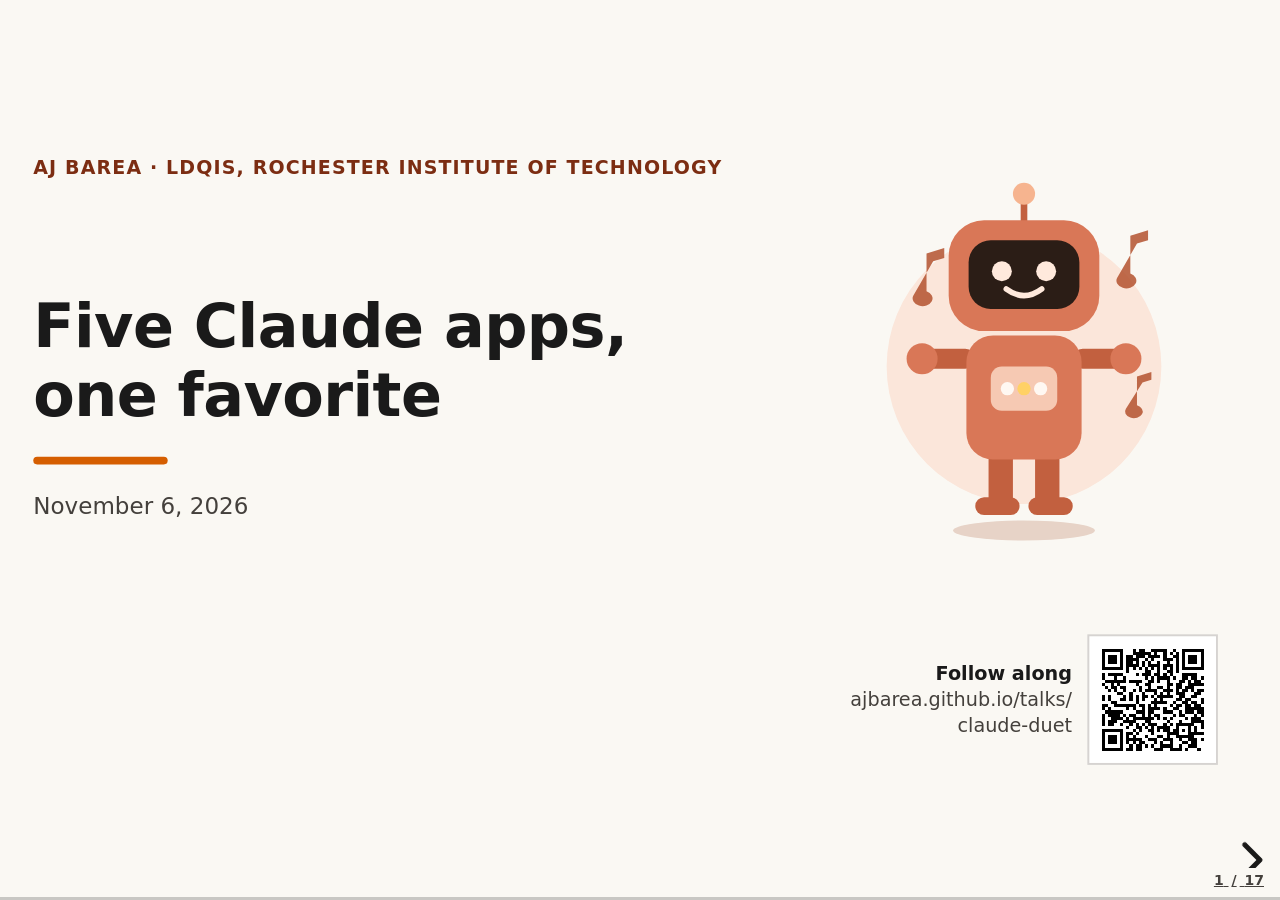
==== commit 8527e7cf: "deck(claude-duet): five apps in launch order, Duet on one slide, new title - Title "Five Claude apps" ====
--- a/claude-duet/index.html
+++ b/claude-duet/index.html
@@ -3,10 +3,10 @@
 <head>
   <meta charset="utf-8">
   <meta name="viewport" content="width=device-width, initial-scale=1">
-  <title>The Claude apps, from Duet to Claude Code</title>
-  <meta name="description" content="What Anthropic's new proactive agent does, how it compares with the other Claude apps, and why Claude Code is my favorite for working on code.">
-  <meta property="og:title" content="The Claude apps, from Duet to Claude Code">
-  <meta property="og:description" content="What Anthropic's new proactive agent does, how it compares with the other Claude apps, and why Claude Code is my favorite for working on code.">
+  <title>Five Claude apps, one favorite</title>
+  <meta name="description" content="Five Claude apps in the order they launched, from the Claude chat to Anthropic's new proactive agent, Duet, and why Claude Code is my favorite for working on code.">
+  <meta property="og:title" content="Five Claude apps, one favorite">
+  <meta property="og:description" content="Five Claude apps in the order they launched, from the Claude chat to Anthropic's new proactive agent, Duet, and why Claude Code is my favorite for working on code.">
   <link rel="stylesheet" href="../vendor/reveal/reset.css">
   <link rel="stylesheet" href="../vendor/reveal/reveal.css">
   <link rel="stylesheet" href="../shared/deck.css">
@@ -20,7 +20,7 @@
 
 <section class="title-slide">
   <span class="kicker">AJ Barea · LDQIS, Rochester Institute of Technology</span>
-  <h1>The Claude apps, from Duet to Claude Code</h1>
+  <h1>Five Claude apps, one favorite</h1>
   <p class="when">November 6, 2026</p>
   <svg class="robot" viewBox="0 0 260 340" role="img" aria-label="An orange cartoon robot, dancing">
     <circle class="glow" cx="130" cy="176" r="124"/>
@@ -57,7 +57,7 @@
     <svg class="qr-code" viewBox="0 0 41 41" role="img" aria-label="QR code for ajbarea.github.io/talks/claude-duet" shape-rendering="crispEdges"><rect width="41" height="41" fill="#fff"/><path fill="#000" d="M4 4h7v1h-7zM14 4h1v1h-1zM16 4h2v1h-2zM20 4h5v1h-5zM27 4h1v1h-1zM30 4h7v1h-7zM4 5h1v1h-1zM10 5h1v1h-1zM14 5h6v1h-6zM21 5h1v1h-1zM24 5h1v1h-1zM26 5h1v1h-1zM28 5h1v1h-1zM30 5h1v1h-1zM36 5h1v1h-1zM4 6h1v1h-1zM6 6h3v1h-3zM10 6h1v1h-1zM12 6h2v1h-2zM15 6h3v1h-3zM19 6h4v1h-4zM24 6h1v1h-1zM27 6h2v1h-2zM30 6h1v1h-1zM32 6h3v1h-3zM36 6h1v1h-1zM4 7h1v1h-1zM6 7h3v1h-3zM10 7h1v1h-1zM12 7h4v1h-4zM18 7h1v1h-1zM20 7h1v1h-1zM24 7h3v1h-3zM28 7h1v1h-1zM30 7h1v1h-1zM32 7h3v1h-3zM36 7h1v1h-1zM4 8h1v1h-1zM6 8h3v1h-3zM10 8h1v1h-1zM12 8h2v1h-2zM15 8h1v1h-1zM17 8h1v1h-1zM19 8h1v1h-1zM22 8h1v1h-1zM25 8h1v1h-1zM28 8h1v1h-1zM30 8h1v1h-1zM32 8h3v1h-3zM36 8h1v1h-1zM4 9h1v1h-1zM10 9h1v1h-1zM12 9h4v1h-4zM17 9h1v1h-1zM19 9h4v1h-4zM24 9h3v1h-3zM28 9h1v1h-1zM30 9h1v1h-1zM36 9h1v1h-1zM4 10h7v1h-7zM12 10h1v1h-1zM14 10h1v1h-1zM16 10h1v1h-1zM18 10h1v1h-1zM20 10h1v1h-1zM22 10h1v1h-1zM24 10h1v1h-1zM26 10h1v1h-1zM28 10h1v1h-1zM30 10h7v1h-7zM12 11h1v1h-1zM18 11h2v1h-2zM22 11h1v1h-1zM25 11h2v1h-2zM28 11h1v1h-1zM4 12h1v1h-1zM6 12h5v1h-5zM15 12h1v1h-1zM17 12h3v1h-3zM21 12h2v1h-2zM24 12h1v1h-1zM26 12h1v1h-1zM30 12h5v1h-5zM4 13h1v1h-1zM8 13h1v1h-1zM11 13h1v1h-1zM18 13h1v1h-1zM20 13h1v1h-1zM22 13h4v1h-4zM27 13h1v1h-1zM30 13h2v1h-2zM33 13h2v1h-2zM36 13h1v1h-1zM5 14h7v1h-7zM13 14h4v1h-4zM19 14h2v1h-2zM22 14h1v1h-1zM25 14h1v1h-1zM29 14h2v1h-2zM32 14h1v1h-1zM34 14h2v1h-2zM4 15h1v1h-1zM7 15h1v1h-1zM9 15h1v1h-1zM15 15h1v1h-1zM18 15h2v1h-2zM25 15h2v1h-2zM28 15h2v1h-2zM32 15h5v1h-5zM5 16h1v1h-1zM7 16h2v1h-2zM10 16h2v1h-2zM16 16h1v1h-1zM19 16h1v1h-1zM22 16h2v1h-2zM25 16h1v1h-1zM28 16h2v1h-2zM31 16h3v1h-3zM6 17h1v1h-1zM8 17h1v1h-1zM11 17h1v1h-1zM14 17h1v1h-1zM16 17h1v1h-1zM18 17h4v1h-4zM24 17h3v1h-3zM28 17h1v1h-1zM30 17h2v1h-2zM33 17h1v1h-1zM35 17h2v1h-2zM9 18h2v1h-2zM13 18h1v1h-1zM17 18h1v1h-1zM21 18h1v1h-1zM23 18h1v1h-1zM25 18h1v1h-1zM28 18h3v1h-3zM34 18h2v1h-2zM4 19h1v1h-1zM6 19h1v1h-1zM11 19h1v1h-1zM13 19h1v1h-1zM15 19h1v1h-1zM17 19h2v1h-2zM20 19h1v1h-1zM22 19h5v1h-5zM29 19h2v1h-2zM33 19h2v1h-2zM4 20h1v1h-1zM6 20h1v1h-1zM10 20h2v1h-2zM13 20h1v1h-1zM15 20h1v1h-1zM17 20h1v1h-1zM21 20h1v1h-1zM23 20h1v1h-1zM28 20h2v1h-2zM31 20h2v1h-2zM36 20h1v1h-1zM7 21h2v1h-2zM15 21h1v1h-1zM20 21h5v1h-5zM27 21h1v1h-1zM30 21h2v1h-2zM33 21h2v1h-2zM36 21h1v1h-1zM4 22h2v1h-2zM8 22h7v1h-7zM16 22h2v1h-2zM19 22h1v1h-1zM21 22h1v1h-1zM26 22h1v1h-1zM28 22h2v1h-2zM31 22h2v1h-2zM34 22h2v1h-2zM4 23h1v1h-1zM6 23h1v1h-1zM12 23h1v1h-1zM14 23h1v1h-1zM17 23h1v1h-1zM19 23h4v1h-4zM24 23h1v1h-1zM27 23h2v1h-2zM31 23h6v1h-6zM5 24h6v1h-6zM15 24h3v1h-3zM19 24h2v1h-2zM24 24h3v1h-3zM29 24h1v1h-1zM31 24h3v1h-3zM35 24h2v1h-2zM4 25h1v1h-1zM6 25h4v1h-4zM11 25h1v1h-1zM13 25h2v1h-2zM17 25h1v1h-1zM19 25h1v1h-1zM21 25h2v1h-2zM27 25h1v1h-1zM29 25h2v1h-2zM34 25h1v1h-1zM36 25h1v1h-1zM4 26h1v1h-1zM7 26h4v1h-4zM12 26h1v1h-1zM14 26h7v1h-7zM22 26h1v1h-1zM24 26h1v1h-1zM26 26h1v1h-1zM31 26h1v1h-1zM33 26h3v1h-3zM4 27h1v1h-1zM6 27h3v1h-3zM11 27h4v1h-4zM18 27h2v1h-2zM25 27h1v1h-1zM29 27h1v1h-1zM33 27h4v1h-4zM4 28h1v1h-1zM6 28h2v1h-2zM10 28h1v1h-1zM13 28h1v1h-1zM15 28h1v1h-1zM17 28h1v1h-1zM19 28h3v1h-3zM24 28h1v1h-1zM26 28h1v1h-1zM28 28h6v1h-6zM36 28h1v1h-1zM12 29h1v1h-1zM15 29h2v1h-2zM18 29h1v1h-1zM20 29h1v1h-1zM22 29h4v1h-4zM28 29h1v1h-1zM32 29h1v1h-1zM34 29h1v1h-1zM36 29h1v1h-1zM4 30h7v1h-7zM14 30h1v1h-1zM16 30h1v1h-1zM19 30h2v1h-2zM22 30h1v1h-1zM24 30h2v1h-2zM27 30h2v1h-2zM30 30h1v1h-1zM32 30h1v1h-1zM34 30h1v1h-1zM4 31h1v1h-1zM10 31h1v1h-1zM12 31h2v1h-2zM15 31h1v1h-1zM20 31h1v1h-1zM25 31h4v1h-4zM32 31h5v1h-5zM4 32h1v1h-1zM6 32h3v1h-3zM10 32h1v1h-1zM12 32h1v1h-1zM14 32h1v1h-1zM18 32h1v1h-1zM22 32h2v1h-2zM25 32h1v1h-1zM28 32h6v1h-6zM4 33h1v1h-1zM6 33h3v1h-3zM10 33h1v1h-1zM12 33h5v1h-5zM19 33h3v1h-3zM24 33h3v1h-3zM29 33h1v1h-1zM32 33h3v1h-3zM36 33h1v1h-1zM4 34h1v1h-1zM6 34h3v1h-3zM10 34h1v1h-1zM12 34h1v1h-1zM14 34h1v1h-1zM16 34h2v1h-2zM21 34h1v1h-1zM23 34h1v1h-1zM26 34h1v1h-1zM30 34h2v1h-2zM33 34h2v1h-2zM4 35h1v1h-1zM10 35h1v1h-1zM13 35h1v1h-1zM15 35h2v1h-2zM18 35h1v1h-1zM20 35h1v1h-1zM23 35h4v1h-4zM29 35h1v1h-1zM32 35h3v1h-3zM4 36h7v1h-7zM12 36h2v1h-2zM15 36h2v1h-2zM21 36h3v1h-3zM26 36h4v1h-4zM31 36h1v1h-1zM35 36h1v1h-1z"/></svg>
   </div>
   <!-- /qr -->
-  <aside class="notes">Hi everyone. Dr. Reznik asked me to explain Claude Duet, the new agent Anthropic announced on October 21st. I'll do that, and I'll place it among the other Claude apps. Then I'll tell you which one is my favorite of all of them, rivals' tools included: Claude Code. Please stop me any time; there are two planned pauses. <small>Sources: Anthropic's announcement.</small></aside>
+  <aside class="notes">Hi everyone. Dr. Reznik asked me to explain Claude Duet, the new agent Anthropic announced on October 21st. I'll do that, and I'll place it among the other Claude apps, oldest first. Then I'll tell you which one is my favorite of all of them, rivals' tools included: Claude Code. Please stop me any time; there are two planned pauses. <small>Sources: Anthropic's announcement.</small></aside>
 </section>
 
 <section>
@@ -65,30 +65,38 @@
   <h2>Five parts in about ten minutes, with two pauses for you</h2>
   <ol class="agenda" data-auto></ol>
   <p class="footnote">A pause for questions after part 2, and a discussion after the demo. Questions any time, too.</p>
-  <aside class="notes">Here's the plan. A quick map of the Claude apps. Then Duet: what it does, where it falls short, and a pause for your questions. Then why Claude Code is my favorite, a short demo, a discussion, and how to get started.</aside>
+  <aside class="notes">Here's the plan. A quick tour of five Claude apps, oldest first. Then Duet, the newest: what it does, what it can't do, and a pause for your questions. Then why Claude Code is my favorite, a short demo, a discussion, and how to get started.</aside>
 </section>
 
 <section data-contribution data-chapter="1 · Five Claude apps">
   <span class="kicker">1 · Five Claude apps</span>
-  <h2>Five Claude apps, and they differ most in where they do the work</h2>
+  <h2>Five Claude apps since 2023, from chat to an agent that comes to you</h2>
   <div class="apps">
-    <p class="axis" aria-hidden="true"><span>in Anthropic's cloud</span><span>on your own computer</span></p>
+    <p class="axis" aria-hidden="true"><span>oldest</span><span>newest</span></p>
     <ol class="app-row" data-motion="stagger" data-child="rise" data-step="140">
-      <li><b>Claude</b><span class="where">claude.ai and phone</span>answers, drafts and files</li>
-      <li class="today"><b>Claude Duet</b><span class="where">its own cloud computer</span>checks your accounts, comes to you</li>
-      <li><b>Claude Desktop</b><span class="where">Mac, Windows, Linux</span>chat, Cowork and Code in one window</li>
-      <li><b>Claude Science</b><span class="where">your machine or cluster</span>analyses, every step traced</li>
-      <li class="today"><b>Claude Code</b><span class="where">your repository</span>reads, edits and runs your code</li>
+      <li><span class="launch">Jul 2023</span><b>Claude chat</b><span class="where">claude.ai and phone</span>answers, drafts and files</li>
+      <li><span class="launch">Oct 2024</span><b>Claude Desktop</b><span class="where">Mac, Windows, Linux</span>chat, Cowork and Code in one window</li>
+      <li class="today"><span class="launch">Feb 2025</span><b>Claude Code</b><span class="where">your repository</span>reads, edits and runs your code</li>
+      <li><span class="launch">Jun 2026</span><b>Claude Science</b><span class="where">your machine or cluster</span>analyses, every result traced</li>
+      <li class="today"><span class="launch">Oct 2026</span><b>Claude Duet</b><span class="where">its own cloud computer</span>checks your accounts, comes to you</li>
     </ol>
   </div>
   <p class="mine fragment" data-motion="rise"><b>What I did:</b> Duet since October 27; my lab work in Claude Code. <b>Why you should care:</b> an agent in your repository can refuse data that hasn't passed your validation.</p>
-  <p class="footnote">Orange: today's two. Science is a beta; Duet, a research preview.</p>
-  <aside class="notes">Here are five Claude apps, from Anthropic's cloud on the left to your own computer on the right. The plain Claude chat answers and drafts. Duet, the new one, works on its own cloud computer. Claude Desktop is one window holding the chat, Cowork for longer tasks, and Claude Code. Claude Science, a beta from June, is installed where your data lives and traces every step of an analysis. And Claude Code works inside your code's own folder, your repository. Here's what I did: I've been in Duet's preview since October 27th, and I do my lab work in Claude Code. Here's why you should care. An agent inside your repository follows rules you set, so it can refuse to analyze data that hasn't passed your validation. Let's start with Duet. <small>Sources: claude.com overview and download pages; Claude Code desktop docs; Claude Science page and announcement; Duet announcement.</small></aside>
+  <p class="footnote">Orange: today's two. Dates are each app's first public release, each as a beta or research preview.</p>
+  <aside class="notes">Here are five Claude apps, oldest first. The Claude chat opened as a beta in July 2023; it answers and drafts. Claude Desktop followed in October 2024, also a beta: one window that now holds the chat, Cowork for longer tasks, and Claude Code. Claude Code came in February 2025 as a research preview, and was generally available that May; it works inside your code's own folder, your repository. Claude Science, a beta from this June, runs where your data lives and keeps a history of how every result was made. And the newest, Duet, a research preview from October 21st, works on its own cloud computer. Here's what I did: I've been in Duet's preview since October 27th, and I do my lab work in Claude Code. Here's why you should care. An agent inside your repository follows rules you set, so it can refuse to analyze data that hasn't passed your validation. First, how the apps compare. <small>Sources: Anthropic's Claude 2, Claude 3.7 Sonnet and Claude 4 announcements; Anthropic on X, October 31, 2024, and TechCrunch the same day; claude.com overview and download pages; Claude Code desktop docs; Claude Science page and announcement; Duet announcement.</small></aside>
+</section>
+
+<section data-chapter="1 · Five Claude apps">
+  <span class="kicker">1 · Five Claude apps</span>
+  <h2>Only Duet comes to you unasked; the rest wait for you or a schedule</h2>
+  <div class="relmap wide" data-source="surfaces" data-differs="off"></div>
+  <p class="footnote">Orange: today's two. Cowork runs in Claude Desktop and is moving into the chat, plan by plan; Claude Design now works inside any Claude chat.</p>
+  <aside class="notes">Here's a second map of the same apps. Across the bottom is what each one works on: a chat or a draft, your accounts and apps, or your code and data. Up the side is who starts the work. The Claude chat, which now includes Claude Design, waits for you to ask, and so do Claude Code and Claude Science. Claude Desktop's Cowork, now moving into the chat too, and Claude Code on the web can run on a schedule you set. And Duet sits alone in the top row: it comes to you without being asked. That's the new thing, so let's look closer at Duet. <small>Sources: each product's page; Cowork and chat are now one Claude, September 16; help center, moving from standalone Claude Design, and release notes, April 9; Claude Code docs on the web and scheduled tasks.</small></aside>
 </section>
 
 <section data-chapter="2 · Claude Duet">
   <span class="kicker">2 · Claude Duet</span>
-  <h2>Duet keeps working on its own cloud computer after you close the app</h2>
+  <h2>Duet checks your accounts from its own cloud computer, then comes to you</h2>
   <div class="duet-flow">
     <div class="who" data-motion="rise"><b>You</b><small>phone app or claude.ai</small></div>
     <div class="arrow" aria-hidden="true" data-motion="growx" data-delay="300"></div>
@@ -101,61 +109,15 @@
     <div class="out fragment" data-motion="rise">
       <b>What comes back</b>
       <img src="img/duet-card.png" width="840" height="436" alt="A card from my Duet app: Draft your BONSAI rotation wrap-up for Richard? Your BONSAI rotation ends Friday, and Richard welcomed ideas on his lab's library and project template. I'll draft a short thank-you and wrap-up note, leaving gaps for what you found. Noticed Sun 5:38 AM.">
-      <small>A real card from my Duet, Sunday. It also sends morning briefs, dashboards, forecasts.</small>
-    </div>
-  </div>
-  <p class="footnote">Research preview, announced October 21, 2026. Runs on Claude Opus 5.5; you can't pick the model.</p>
-  <aside class="notes">Duet is Anthropic's proactive personal agent, announced October 21st as a research preview. The key idea: it has its own computer in Anthropic's cloud, with its own browser, so it keeps working with your phone and laptop off. Every few hours it checks the accounts you've connected, and then it comes to you. Here's a real one from Sunday: it read my email from Richard Lange and offered to draft my rotation wrap-up note. It also does morning briefs, dashboards, forecasts and meetings. In Anthropic's words, the Claude app waits for you to open a chat; Duet comes to you. So what can it touch? <small>Sources: Anthropic's announcement and product page; help center; Flavio Copes; my Duet app, November 1.</small></aside>
-</section>
-
-<section data-chapter="2 · Claude Duet">
-  <span class="kicker">2 · Claude Duet</span>
-  <h2>Duet acts through your accounts, and asks before it sends, pays, signs or deletes</h2>
-  <div class="gate">
-    <div class="side" data-motion="rise">
-      <h3>Does on its own</h3>
-      <ul><li>checks your accounts</li><li>builds dashboards</li><li>writes forecasts</li><li>prototypes web apps</li></ul>
-    </div>
-    <div class="hinge fragment" data-motion="pop"><p><span aria-hidden="true">→</span>shows you first, waits for your yes</p></div>
-    <div class="side ask fragment" data-motion="rise">
-      <h3>Asks first</h3>
-      <ul><li>send a message</li><li>make a payment</li><li>sign a document</li><li>delete anything</li></ul>
-    </div>
-  </div>
-  <div class="facts fragment" data-motion="stagger" data-child="rise" data-step="120">
-    <div><b>Over 6,000</b>connectors and plugins</div>
-    <div><b>Waitlist</b>US Pro, Max and Ultra plans</div>
-    <div><b>Phone and web</b>iOS, Android, claude.ai</div>
-    <div><b>No extra cost</b>uses your plan's limits</div>
-  </div>
-  <p class="footnote">Never allowed, even with your yes: trading securities or moving money between accounts.</p>
-  <aside class="notes">Duet works through your accounts, using the same marketplace of over six thousand connectors and plugins as the rest of Claude. Much it does on its own. But before it sends a message, makes a payment, signs a document or deletes anything, it shows you exactly what it's about to do and waits for your yes. Some things it won't do even then, like trading stocks. It's a waitlist preview for Pro, Max and Ultra plans in the US, and its work counts against your plan's usage. So where does Duet sit among the other Claude apps? <small>Sources: Anthropic's announcement; safety and privacy post; help center.</small></aside>
-</section>
-
-<section data-chapter="2 · Claude Duet">
-  <span class="kicker">2 · Claude Duet</span>
-  <h2>Each Claude app works on something different; only Duet comes to you unasked</h2>
-  <div class="relmap wide" data-source="surfaces" data-differs="off"></div>
-  <p class="footnote">Orange: today's two. Claude Design now works inside any Claude chat, and Cowork is moving in, plan by plan. Claude Science sits beside Claude Code: both work on your code and data when you ask.</p>
-  <aside class="notes">Here's Duet on a second map. Across the bottom is what each app works on: a chat or a draft, your accounts and apps, or your code and data. Up the side is who starts the work. The Claude chat, which now includes Claude Design, waits for you to ask, and so do Claude Science and Claude Code. Cowork, now moving into the chat, and Claude Code on the web can run on a schedule you set. Duet sits alone in the top row: it comes to you without being asked. That's the new thing. But look at which column it's in. <small>Sources: each product's page; Cowork and chat are now one Claude, September 16; help center, moving from standalone Claude Design; Claude Code docs on the web and scheduled tasks.</small></aside>
-</section>
-
-<section data-chapter="2 · Claude Duet">
-  <span class="kicker">2 · Claude Duet</span>
-  <h2>Duet can't see your computer's files, so code stays in Claude Code</h2>
-  <div class="need-wrap">
-  <table class="need">
-    <thead><tr><th>What lab code needs</th><th>Claude chat</th><th>Claude Science</th><th>Claude Duet</th><th>Claude Code</th></tr></thead>
-    <tbody data-motion="stagger" data-child="rise" data-step="140">
-      <tr><td>Reads and changes your repository</td><td data-label="Chat" class="p"><span class="mark" aria-hidden="true">~</span>sees what you upload or connect</td><td data-label="Science" class="p"><span class="mark" aria-hidden="true">~</span>reads, runs and edits your scripts</td><td data-label="Duet" class="n"><span class="mark" aria-hidden="true">✕</span>can't see your computer's files</td><td data-label="Code" class="y"><span class="mark" aria-hidden="true">✓</span>works in it</td></tr>
-      <tr><td>Runs on your own computer or cluster</td><td data-label="Chat" class="n"><span class="mark" aria-hidden="true">✕</span>Anthropic's cloud</td><td data-label="Science" class="y"><span class="mark" aria-hidden="true">✓</span>laptop, lab server or cluster</td><td data-label="Duet" class="n"><span class="mark" aria-hidden="true">✕</span>its own cloud computer</td><td data-label="Code" class="y"><span class="mark" aria-hidden="true">✓</span>your terminal</td></tr>
-      <tr><td>Follows your lab's own rules</td><td data-label="Chat" class="p"><span class="mark" aria-hidden="true">~</span>skills you add</td><td data-label="Science" class="p"><span class="mark" aria-hidden="true">~</span>skills you save</td><td data-label="Duet" class="p"><span class="mark" aria-hidden="true">~</span>Anthropic's list</td><td data-label="Code" class="y"><span class="mark" aria-hidden="true">✓</span>hooks it can't skip</td></tr>
-      <tr><td>Comes to you unasked</td><td data-label="Chat" class="n"><span class="mark" aria-hidden="true">✕</span>waits for you</td><td data-label="Science" class="n"><span class="mark" aria-hidden="true">✕</span>you start each analysis</td><td data-label="Duet" class="y"><span class="mark" aria-hidden="true">✓</span>checks every few hours</td><td data-label="Code" class="p"><span class="mark" aria-hidden="true">~</span>on a schedule you set</td></tr>
-    </tbody>
-  </table>
-  </div>
-  <p class="footnote">From Anthropic's help center: Duet "can't see all of your projects or the files on your computer". Claude Desktop holds the chat, Cowork and Claude Code in one window.</p>
-  <aside class="notes">Here's where Duet falls short for lab work. It can't see the files on your computer, and it follows Anthropic's list of when to ask, not your lab's rules. The chat app sees what you upload or connect. Claude Science runs where your data lives, and saves a pipeline as a skill it reuses. Claude Code works inside the repository itself, under hooks it can't skip. What Duet does better than all of them is coming to you on its own. One early reviewer put it well: Duet can see his Claude sessions but can't direct them. Let's pause there. <small>Sources: Duet help center and announcement; Every's review; Claude Science page; skills in Claude help article; Claude Code hooks and scheduled tasks docs.</small></aside>
+      <small>A real card from my Duet, Sunday.</small>
+    </div>
+  </div>
+  <div class="duet-limits fragment" data-motion="stagger" data-child="rise" data-step="140">
+    <p class="ask"><b>Asks first</b><span>send a message</span><span>make a payment</span><span>sign a document</span><span>delete anything</span></p>
+    <p class="cant"><b>Can't see</b><span>the files on your computer, so lab code stays in Claude Code</span></p>
+  </div>
+  <p class="footnote">Research preview since October 21, 2026, by waitlist for US Pro, Max and Ultra plans. Runs on Claude Opus 5.5.</p>
+  <aside class="notes">Duet is Anthropic's proactive personal agent, announced October 21st as a research preview. The key idea: it has its own computer in Anthropic's cloud, with its own browser, so it keeps working with your phone and laptop off. Every few hours it checks the accounts you've connected, and then it comes to you. Here's a real one from Sunday: it read my email from Richard Lange and offered to draft my rotation wrap-up note. Much it does on its own, but before it sends a message, makes a payment, signs a document or deletes anything, it shows you first and waits for your yes. And it can't see the files on your computer. So for lab code, the work stays in Claude Code. Let's pause there. <small>Sources: Anthropic's announcement and product page; safety and privacy post; help center; Flavio Copes; my Duet app, November 1.</small></aside>
 </section>
 
 <section class="pause" data-background-color="#f1efe9" data-chapter="2 · Claude Duet">
@@ -284,6 +246,7 @@
     <li>TechCrunch, <a href="https://techcrunch.com/2026/10/22/claude-duet-app-is-anthropics-bet-on-agents/">Claude Duet app is Anthropic's bet on agents</a>, October 22, 2026</li>
     <li>Every, <a href="https://every.to/vibe-check/vibe-check-duet-anthropic-s-always-on-agent">Vibe Check: Duet</a>, October 21, 2026 (early access)</li>
     <li>Flavio Copes, <a href="https://flaviocopes.com/claude-duet/">A deep dive into Claude Duet</a>, October 22, 2026 (from the docs)</li>
+    <li>Launch dates: Anthropic, <a href="https://www.anthropic.com/news/claude-2">Claude 2</a>, July 11, 2023; Anthropic <a href="https://x.com/AnthropicAI/status/1852003248208552331">on X</a> and <a href="https://techcrunch.com/2024/10/31/claude-gets-desktop-apps-and-dictation-support">TechCrunch</a>, October 31, 2024; <a href="https://www.anthropic.com/news/claude-3-7-sonnet">Claude 3.7 Sonnet and Claude Code</a>, February 24, 2025; <a href="https://www.anthropic.com/news/claude-4">Claude 4</a>, May 22, 2025; <a href="https://support.claude.com/en/articles/12138966-release-notes">release notes</a>, April 9, 2026</li>
     <li>Claude Code docs: <a href="https://code.claude.com/docs/en/overview">overview</a>, <a href="https://code.claude.com/docs/en/hooks-guide">hooks</a> and <a href="https://code.claude.com/docs/en/hooks">their reference</a>, <a href="https://code.claude.com/docs/en/skills">skills</a>, <a href="https://code.claude.com/docs/en/plugins/overview">plugins</a>, <a href="https://code.claude.com/docs/en/sub-agents">subagents</a>, <a href="https://code.claude.com/docs/en/mcp">MCP</a>, <a href="https://code.claude.com/docs/en/worktrees">worktrees</a>, <a href="https://code.claude.com/docs/en/headless">headless</a>, <a href="https://code.claude.com/docs/en/claude-code-on-the-web">on the web</a>, <a href="https://code.claude.com/docs/en/routines">scheduled tasks</a>, <a href="https://code.claude.com/docs/en/data-usage">data usage</a>, <a href="https://code.claude.com/docs/en/permissions">permissions</a></li>
     <li>Anthropic: <a href="https://claude.com/product/overview">Claude</a>, <a href="https://claude.com/product/cowork">Cowork</a>, <a href="https://claude.com/product/claude-science">Claude Science</a> and <a href="https://www.anthropic.com/news/claude-science-ai-workbench">its announcement</a>, June 30, 2026, <a href="https://support.claude.com/en/articles/12512180-using-skills-in-claude">skills in Claude</a>, <a href="https://code.claude.com/docs/en/desktop">desktop app docs</a>, <a href="https://claude.com/product/design">Claude Design</a> and <a href="https://support.claude.com/en/articles/17440474-move-from-standalone-claude-design-to-claude">its move into Claude</a>, <a href="https://claude.com/resources/articles/cowork-is-now-claude">Cowork and chat are now one Claude</a>, September 16, 2026, <a href="https://claude.com/download">desktop app</a>, <a href="https://claude.com/pricing">pricing</a>, <a href="https://claude.com/programs/team-plan-for-scientists">Team plan for scientists</a>, <a href="https://www.anthropic.com/legal/commercial-terms">Commercial Terms</a></li>
     <li>This week's work: <a href="https://github.com/bonsai-neuro-ai/nn-library/pull/17">nn-library #17</a>, <a href="https://github.com/bonsai-neuro-ai/nn-library/pull/18">#18</a>, <a href="https://github.com/bonsai-neuro-ai/torch-mlflow-template/pull/3">torch-mlflow-template #3</a>, <a href="https://github.com/ajbarea/talks/pull/46">talks #46</a>, <a href="https://github.com/ajbarea/techne/blob/main/plugins/phylax/hooks/hooks.json">my rules plugin's hooks</a></li>
@@ -325,15 +288,37 @@
   <h2>Duet, the details people ask about</h2>
   <table class="data">
     <tbody>
-      <tr><th>Model</th><td>Claude Opus 5.5; it chooses the effort per job</td></tr>
+      <tr><th>Does on its own</th><td>Checks accounts, builds dashboards, writes forecasts and briefs, helps with meetings, prototypes web apps</td></tr>
+      <tr><th>Never allowed</th><td>Trading securities or moving money between accounts, even with your yes</td></tr>
+      <tr><th>Connectors</th><td>Over 6,000 connectors and plugins, shared with the rest of Claude</td></tr>
+      <tr><th>Where</th><td>iOS and Android apps, and claude.ai</td></tr>
+      <tr><th>Your files</th><td>"Can't see all of your projects or the files on your computer" (help center)</td></tr>
+      <tr><th>Model</th><td>Claude Opus 5.5 only; it picks the effort per job</td></tr>
       <tr><th>Who can join</th><td>Waitlist; US Pro, Max and Ultra; not Team or Enterprise yet</td></tr>
       <tr><th>Cost</th><td>No extra charge in the preview; background checks use your plan's limits</td></tr>
       <tr><th>Passwords</th><td>Never sees them; sign-in tokens are added by a proxy outside its computer</td></tr>
       <tr><th>Memory</th><td>Kept until you reset it, even after you disconnect an app</td></tr>
       <tr><th>Known gaps</th><td>Can't show its browser yet; no calls or texts; Microsoft 365 not available yet; urgent mail can land between checks</td></tr>
+      <tr><th>An early review</th><td>Every: Duet can see the reviewer's Claude sessions but can't direct them</td></tr>
       <tr><th>Rivals named in the press</th><td>Meta's Muse, OpenAI's dots, Grok Bot</td></tr>
     </tbody>
   </table>
+</section>
+
+<section class="backup">
+  <h2>What lab code needs, app by app</h2>
+  <div class="need-wrap">
+  <table class="need">
+    <thead><tr><th>What lab code needs</th><th>Claude chat</th><th>Claude Code</th><th>Claude Science</th><th>Claude Duet</th></tr></thead>
+    <tbody>
+      <tr><td>Reads and changes your repository</td><td data-label="Chat" class="p"><span class="mark" aria-hidden="true">~</span>sees what you upload or connect</td><td data-label="Code" class="y"><span class="mark" aria-hidden="true">✓</span>works in it</td><td data-label="Science" class="p"><span class="mark" aria-hidden="true">~</span>reads, runs and edits your scripts</td><td data-label="Duet" class="n"><span class="mark" aria-hidden="true">✕</span>can't see your computer's files</td></tr>
+      <tr><td>Runs on your own computer or cluster</td><td data-label="Chat" class="n"><span class="mark" aria-hidden="true">✕</span>Anthropic's cloud</td><td data-label="Code" class="y"><span class="mark" aria-hidden="true">✓</span>your terminal</td><td data-label="Science" class="y"><span class="mark" aria-hidden="true">✓</span>laptop, lab server or cluster</td><td data-label="Duet" class="n"><span class="mark" aria-hidden="true">✕</span>its own cloud computer</td></tr>
+      <tr><td>Follows your lab's own rules</td><td data-label="Chat" class="p"><span class="mark" aria-hidden="true">~</span>skills you add</td><td data-label="Code" class="y"><span class="mark" aria-hidden="true">✓</span>hooks it can't skip</td><td data-label="Science" class="p"><span class="mark" aria-hidden="true">~</span>skills you save</td><td data-label="Duet" class="p"><span class="mark" aria-hidden="true">~</span>Anthropic's list</td></tr>
+      <tr><td>Comes to you unasked</td><td data-label="Chat" class="n"><span class="mark" aria-hidden="true">✕</span>waits for you</td><td data-label="Code" class="p"><span class="mark" aria-hidden="true">~</span>on a schedule you set</td><td data-label="Science" class="n"><span class="mark" aria-hidden="true">✕</span>you start each analysis</td><td data-label="Duet" class="y"><span class="mark" aria-hidden="true">✓</span>checks every few hours</td></tr>
+    </tbody>
+  </table>
+  </div>
+  <p class="footnote">Apps in launch order. Claude Science saves a pipeline as a skill it reuses.</p>
 </section>
 
 </div>
--- a/claude-duet/deck.css
+++ b/claude-duet/deck.css
@@ -63,15 +63,16 @@
 @keyframes r-blink { 0%, 92%, 100% { transform: scaleY(1); } 96% { transform: scaleY(0.1); } }
 @keyframes r-float { 0% { transform: translateY(10px); opacity: 0; } 30% { opacity: 0.85; } 100% { transform: translateY(-34px); opacity: 0; } }
 
-/* Five apps, placed from Anthropic's cloud to your own computer. */
+/* Five apps, oldest first, each with the month it first opened to the public. */
 .apps { margin-top: 22px; }
 .apps .axis { display: flex; justify-content: space-between; margin: 0 0 8px; padding: 6px 12px; border-radius: 6px; font-size: 0.64em; font-weight: 700; color: var(--label);
-  background: linear-gradient(90deg, #dbe7f3, #fbe6da); }
+  background: var(--band); }
 .apps .axis span:first-child::before { content: "← "; }
 .apps .axis span:last-child::after { content: " →"; }
 .app-row { display: grid; grid-template-columns: repeat(5, 1fr); gap: 12px; margin: 0; padding: 0; list-style: none; }
 .app-row li { padding: 14px 14px 16px; border-radius: 10px; background: var(--card); border: 2px solid var(--line); font-size: 0.66em; line-height: 1.3; }
 .app-row li.today { border: 3px solid var(--mark-ours); background: #fff8f3; }
+.app-row .launch { display: block; margin-bottom: 4px; font-weight: 700; color: var(--limit); }
 .app-row b { display: block; font-size: 1.12em; font-weight: 700; color: var(--ink); }
 .app-row .where { display: block; margin: 6px 0 8px; padding-bottom: 8px; border-bottom: 1px solid var(--line); color: var(--label); font-weight: 600; }
 .mine { margin: 20px 0 0; padding: 12px 18px; border-left: 6px solid var(--mark-ours); background: var(--band); border-radius: 4px; font-size: 0.66em; max-width: 64ch; }
@@ -83,7 +84,7 @@
   padding: 16px 18px; border-radius: 10px; background: var(--card); border: 2px solid var(--line); font-size: 0.72em;
 }
 .duet-flow b { display: block; font-size: 1.1em; font-weight: 700; margin-bottom: 4px; }
-.facts b, .hubfig b, .steps4 b, .week b, .gate h3 { font-weight: 700; }
+.hubfig b, .steps4 b, .week b, .duet-limits b { font-weight: 700; }
 .duet-flow small { display: block; color: var(--muted); font-size: 0.92em; line-height: 1.3; }
 .duet-flow .box { background: var(--night); color: var(--night-ink); border-color: var(--night); }
 .duet-flow .box b { color: var(--night-label); }
@@ -92,27 +93,19 @@
 .duet-flow .arrow { height: 4px; background: var(--mark); margin: 0 6px; }
 .duet-flow .out img { display: block; width: 100%; height: auto; margin: 6px 0 8px; border-radius: 8px; }
 
-/* Duet's two kinds of action: done on its own, or brought to you first. */
-.gate { display: grid; grid-template-columns: 1fr 120px 1fr; align-items: stretch; margin-top: 22px; gap: 0; }
-.gate .side { padding: 16px 20px; border-radius: 10px; background: var(--card); border: 2px solid var(--line); }
-.gate .side.ask { border: 3px solid var(--mark-ours); }
-.gate h3 { font-size: 0.75em; margin-bottom: 10px; }
-.gate .side.ask h3 { color: var(--limit); }
-.gate ul { margin: 0; padding: 0; list-style: none; display: flex; flex-wrap: wrap; gap: 10px; }
-.gate li { padding: 6px 14px; border-radius: 999px; background: var(--band); font-size: 0.7em; font-weight: 600; }
-.gate .side.ask li { background: #fdebd8; }
-.gate .hinge { display: grid; place-items: center; text-align: center; font-size: 0.66em; color: var(--muted); padding: 0 6px; }
-.gate .hinge span { display: block; font-size: 2em; color: var(--mark-ours); line-height: 1; }
-.facts { display: grid; grid-template-columns: repeat(4, 1fr); gap: 14px; margin-top: 22px; }
-.facts div { padding: 10px 14px; border-left: 5px solid var(--mark); background: var(--band); border-radius: 4px; font-size: 0.64em; }
-.facts b { display: block; color: var(--label); }
-
-/* Where Duet falls short: what lab code needs, ticked per tool. */
+/* Duet's limits: what it asks before doing, and what it can't see. */
+.duet-limits { display: grid; gap: 10px; margin-top: 18px; }
+.duet-limits p { display: flex; flex-wrap: wrap; align-items: center; gap: 8px 10px; margin: 0; font-size: 0.66em; }
+.duet-limits b { min-width: 7.5em; color: var(--limit); }
+.duet-limits .ask span { padding: 4px 14px; border-radius: 999px; background: #fdebd8; font-weight: 600; }
+.duet-limits .cant span { padding: 4px 14px; border-left: 5px solid var(--mark); background: var(--band); border-radius: 4px; }
+
+/* Backup: what lab code needs, ticked per app. */
 .need { width: 100%; border-collapse: collapse; margin-top: 18px; font-size: 0.64em; }
 .need th, .need td { padding: 9px 14px; border-bottom: 1px solid var(--line); text-align: left; }
 .need th { color: var(--label); }
 .need td.y, .need td.n, .need td.p { text-align: center; font-weight: 700; width: 210px; }
-.need th:nth-child(5), .need td:nth-child(5) { background: #fff8f3; }
+.need th:nth-child(3), .need td:nth-child(3) { background: #fff8f3; }
 .need td.y { color: #005a8c; }
 .need td.n { color: var(--limit); }
 .need td.p { color: var(--muted); }
@@ -182,8 +175,6 @@
 
 /* Phones: everything stacks. */
 .phone .duet-flow,
-.phone .gate,
-.phone .facts,
 .phone .hubfig,
 .phone .week,
 
@@ -193,14 +184,19 @@
 .phone .robot { position: static; display: block; width: 170px; margin: 18px 0 0; }
 .phone .apps .axis { font-size: 0.7em; }
 .phone .app-row li, .phone .mine { font-size: 0.72em; }
-.phone .duet-flow .arrow { width: 4px; height: 20px; justify-self: center; margin: 0; }
-.phone .gate .hinge { padding: 8px 0; }
+.phone .duet-flow .arrow { width: 4px; height: 12px; justify-self: center; margin: 0; }
+.phone .duet-flow .who, .phone .duet-flow .box, .phone .duet-flow .out { padding: 8px 12px; }
+.phone .duet-flow .out img { width: 78%; margin: 4px 0; }
+.phone .duet-limits { gap: 6px; margin-top: 10px; }
+.phone .duet-limits p { gap: 4px 6px; }
+.phone .duet-limits b { min-width: 0; flex-basis: 100%; }
+.phone .duet-limits .ask span, .phone .duet-limits .cant span { padding: 2px 10px; }
 .phone .hubfig { grid-template-rows: none; }
 .phone .hubfig .core { grid-column: auto; grid-row: auto; }
 .phone .hubfig .ext.l, .phone .hubfig .ext.r { grid-column: auto; }
 .phone .need { font-size: 0.8em; }
 .phone .sources { columns: 1; }
-.phone .facts div, .phone .membar, .phone .week .card .check, .phone .hookfile figcaption, .phone .sources { font-size: 0.7em; }
+.phone .membar, .phone .week .card .check, .phone .hookfile figcaption, .phone .sources { font-size: 0.7em; }
 .phone .steps4 { gap: 10px; margin-top: 14px; }
 .phone .steps4 li { padding: 10px 12px 10px 54px; }
 .phone .steps4 li::before { top: 10px; left: 12px; }
@@ -214,6 +210,7 @@
 .phone .app-row { gap: 6px; }
 .phone .app-row li { padding: 6px 10px; }
 .phone .app-row b { display: inline; }
+.phone .app-row .launch { display: inline; margin: 0 8px 0 0; }
 .phone .app-row .where { display: inline; margin: 0 0 0 6px; padding: 0; border: 0; }
 .phone .app-row .where::after { content: ""; display: block; }
 .phone .mine { margin-top: 10px; padding: 8px 12px; }
@@ -223,7 +220,7 @@
 .phone .need, .phone .need tbody, .phone .need tr, .phone .need td { display: block; width: auto; }
 .phone .need tr { margin: 0 0 8px; padding: 6px 10px; border: 1px solid var(--line); border-radius: 8px; background: var(--card); }
 .phone .need td, .phone .need td.y, .phone .need td.n, .phone .need td.p { padding: 1px 0; border: 0; text-align: left; background: none; }
-.phone .need td:nth-child(5) { padding-left: 8px; border-left: 4px solid var(--mark-ours); }
+.phone .need td:nth-child(3) { padding-left: 8px; border-left: 4px solid var(--mark-ours); }
 .phone .need td:first-child { font-weight: 700; color: var(--ink); }
 .phone .need td[data-label]::before { content: attr(data-label) ": "; font-weight: 400; color: var(--muted); }
 .phone .need .mark { width: 20px; height: 20px; line-height: 20px; margin-right: 4px; }
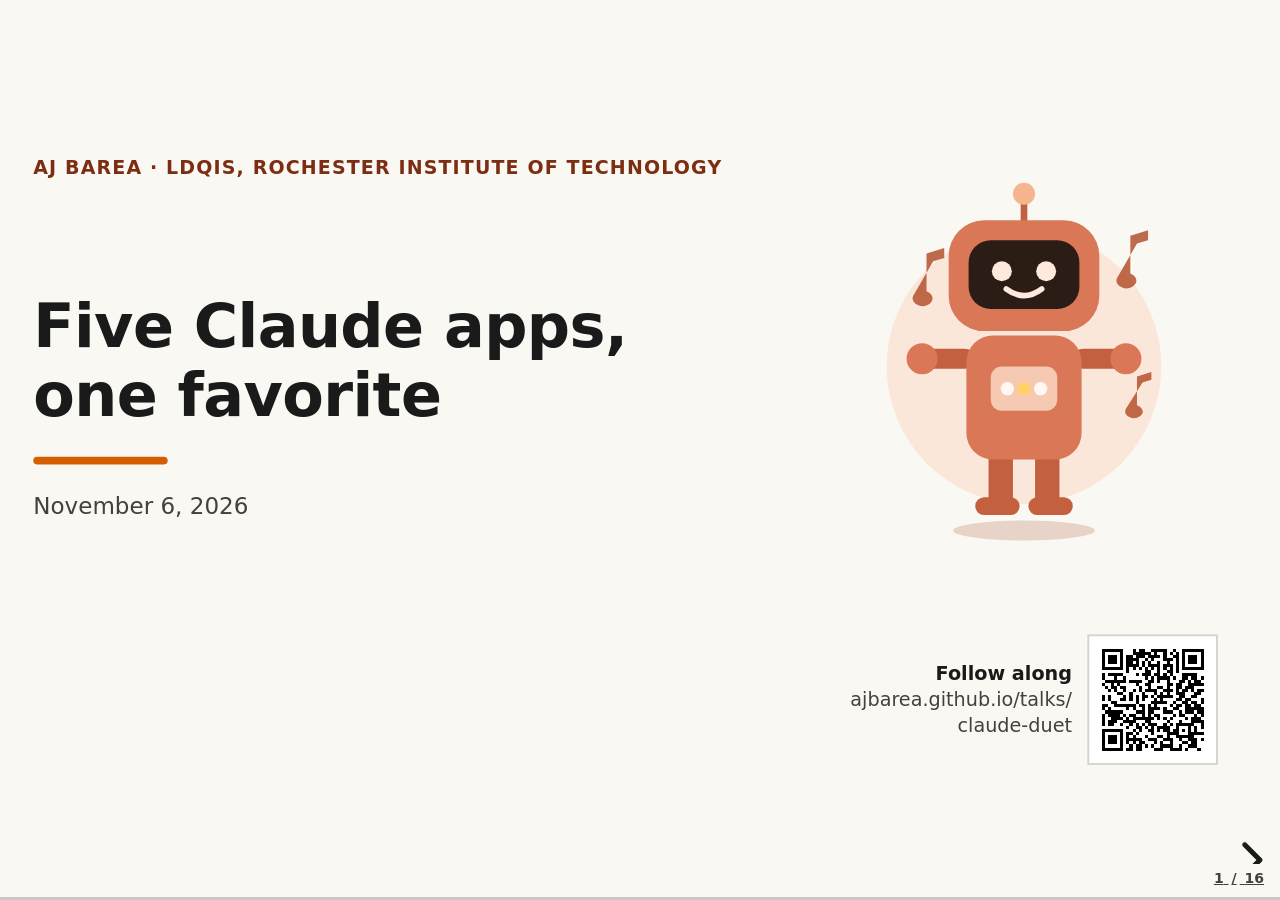
==== commit 83a2d7e0: "deck(claude-duet): no pauses in the agenda, questions at the end Cut the mid-talk question slide, dr" ====
--- a/claude-duet/index.html
+++ b/claude-duet/index.html
@@ -57,15 +57,14 @@
     <svg class="qr-code" viewBox="0 0 41 41" role="img" aria-label="QR code for ajbarea.github.io/talks/claude-duet" shape-rendering="crispEdges"><rect width="41" height="41" fill="#fff"/><path fill="#000" d="M4 4h7v1h-7zM14 4h1v1h-1zM16 4h2v1h-2zM20 4h5v1h-5zM27 4h1v1h-1zM30 4h7v1h-7zM4 5h1v1h-1zM10 5h1v1h-1zM14 5h6v1h-6zM21 5h1v1h-1zM24 5h1v1h-1zM26 5h1v1h-1zM28 5h1v1h-1zM30 5h1v1h-1zM36 5h1v1h-1zM4 6h1v1h-1zM6 6h3v1h-3zM10 6h1v1h-1zM12 6h2v1h-2zM15 6h3v1h-3zM19 6h4v1h-4zM24 6h1v1h-1zM27 6h2v1h-2zM30 6h1v1h-1zM32 6h3v1h-3zM36 6h1v1h-1zM4 7h1v1h-1zM6 7h3v1h-3zM10 7h1v1h-1zM12 7h4v1h-4zM18 7h1v1h-1zM20 7h1v1h-1zM24 7h3v1h-3zM28 7h1v1h-1zM30 7h1v1h-1zM32 7h3v1h-3zM36 7h1v1h-1zM4 8h1v1h-1zM6 8h3v1h-3zM10 8h1v1h-1zM12 8h2v1h-2zM15 8h1v1h-1zM17 8h1v1h-1zM19 8h1v1h-1zM22 8h1v1h-1zM25 8h1v1h-1zM28 8h1v1h-1zM30 8h1v1h-1zM32 8h3v1h-3zM36 8h1v1h-1zM4 9h1v1h-1zM10 9h1v1h-1zM12 9h4v1h-4zM17 9h1v1h-1zM19 9h4v1h-4zM24 9h3v1h-3zM28 9h1v1h-1zM30 9h1v1h-1zM36 9h1v1h-1zM4 10h7v1h-7zM12 10h1v1h-1zM14 10h1v1h-1zM16 10h1v1h-1zM18 10h1v1h-1zM20 10h1v1h-1zM22 10h1v1h-1zM24 10h1v1h-1zM26 10h1v1h-1zM28 10h1v1h-1zM30 10h7v1h-7zM12 11h1v1h-1zM18 11h2v1h-2zM22 11h1v1h-1zM25 11h2v1h-2zM28 11h1v1h-1zM4 12h1v1h-1zM6 12h5v1h-5zM15 12h1v1h-1zM17 12h3v1h-3zM21 12h2v1h-2zM24 12h1v1h-1zM26 12h1v1h-1zM30 12h5v1h-5zM4 13h1v1h-1zM8 13h1v1h-1zM11 13h1v1h-1zM18 13h1v1h-1zM20 13h1v1h-1zM22 13h4v1h-4zM27 13h1v1h-1zM30 13h2v1h-2zM33 13h2v1h-2zM36 13h1v1h-1zM5 14h7v1h-7zM13 14h4v1h-4zM19 14h2v1h-2zM22 14h1v1h-1zM25 14h1v1h-1zM29 14h2v1h-2zM32 14h1v1h-1zM34 14h2v1h-2zM4 15h1v1h-1zM7 15h1v1h-1zM9 15h1v1h-1zM15 15h1v1h-1zM18 15h2v1h-2zM25 15h2v1h-2zM28 15h2v1h-2zM32 15h5v1h-5zM5 16h1v1h-1zM7 16h2v1h-2zM10 16h2v1h-2zM16 16h1v1h-1zM19 16h1v1h-1zM22 16h2v1h-2zM25 16h1v1h-1zM28 16h2v1h-2zM31 16h3v1h-3zM6 17h1v1h-1zM8 17h1v1h-1zM11 17h1v1h-1zM14 17h1v1h-1zM16 17h1v1h-1zM18 17h4v1h-4zM24 17h3v1h-3zM28 17h1v1h-1zM30 17h2v1h-2zM33 17h1v1h-1zM35 17h2v1h-2zM9 18h2v1h-2zM13 18h1v1h-1zM17 18h1v1h-1zM21 18h1v1h-1zM23 18h1v1h-1zM25 18h1v1h-1zM28 18h3v1h-3zM34 18h2v1h-2zM4 19h1v1h-1zM6 19h1v1h-1zM11 19h1v1h-1zM13 19h1v1h-1zM15 19h1v1h-1zM17 19h2v1h-2zM20 19h1v1h-1zM22 19h5v1h-5zM29 19h2v1h-2zM33 19h2v1h-2zM4 20h1v1h-1zM6 20h1v1h-1zM10 20h2v1h-2zM13 20h1v1h-1zM15 20h1v1h-1zM17 20h1v1h-1zM21 20h1v1h-1zM23 20h1v1h-1zM28 20h2v1h-2zM31 20h2v1h-2zM36 20h1v1h-1zM7 21h2v1h-2zM15 21h1v1h-1zM20 21h5v1h-5zM27 21h1v1h-1zM30 21h2v1h-2zM33 21h2v1h-2zM36 21h1v1h-1zM4 22h2v1h-2zM8 22h7v1h-7zM16 22h2v1h-2zM19 22h1v1h-1zM21 22h1v1h-1zM26 22h1v1h-1zM28 22h2v1h-2zM31 22h2v1h-2zM34 22h2v1h-2zM4 23h1v1h-1zM6 23h1v1h-1zM12 23h1v1h-1zM14 23h1v1h-1zM17 23h1v1h-1zM19 23h4v1h-4zM24 23h1v1h-1zM27 23h2v1h-2zM31 23h6v1h-6zM5 24h6v1h-6zM15 24h3v1h-3zM19 24h2v1h-2zM24 24h3v1h-3zM29 24h1v1h-1zM31 24h3v1h-3zM35 24h2v1h-2zM4 25h1v1h-1zM6 25h4v1h-4zM11 25h1v1h-1zM13 25h2v1h-2zM17 25h1v1h-1zM19 25h1v1h-1zM21 25h2v1h-2zM27 25h1v1h-1zM29 25h2v1h-2zM34 25h1v1h-1zM36 25h1v1h-1zM4 26h1v1h-1zM7 26h4v1h-4zM12 26h1v1h-1zM14 26h7v1h-7zM22 26h1v1h-1zM24 26h1v1h-1zM26 26h1v1h-1zM31 26h1v1h-1zM33 26h3v1h-3zM4 27h1v1h-1zM6 27h3v1h-3zM11 27h4v1h-4zM18 27h2v1h-2zM25 27h1v1h-1zM29 27h1v1h-1zM33 27h4v1h-4zM4 28h1v1h-1zM6 28h2v1h-2zM10 28h1v1h-1zM13 28h1v1h-1zM15 28h1v1h-1zM17 28h1v1h-1zM19 28h3v1h-3zM24 28h1v1h-1zM26 28h1v1h-1zM28 28h6v1h-6zM36 28h1v1h-1zM12 29h1v1h-1zM15 29h2v1h-2zM18 29h1v1h-1zM20 29h1v1h-1zM22 29h4v1h-4zM28 29h1v1h-1zM32 29h1v1h-1zM34 29h1v1h-1zM36 29h1v1h-1zM4 30h7v1h-7zM14 30h1v1h-1zM16 30h1v1h-1zM19 30h2v1h-2zM22 30h1v1h-1zM24 30h2v1h-2zM27 30h2v1h-2zM30 30h1v1h-1zM32 30h1v1h-1zM34 30h1v1h-1zM4 31h1v1h-1zM10 31h1v1h-1zM12 31h2v1h-2zM15 31h1v1h-1zM20 31h1v1h-1zM25 31h4v1h-4zM32 31h5v1h-5zM4 32h1v1h-1zM6 32h3v1h-3zM10 32h1v1h-1zM12 32h1v1h-1zM14 32h1v1h-1zM18 32h1v1h-1zM22 32h2v1h-2zM25 32h1v1h-1zM28 32h6v1h-6zM4 33h1v1h-1zM6 33h3v1h-3zM10 33h1v1h-1zM12 33h5v1h-5zM19 33h3v1h-3zM24 33h3v1h-3zM29 33h1v1h-1zM32 33h3v1h-3zM36 33h1v1h-1zM4 34h1v1h-1zM6 34h3v1h-3zM10 34h1v1h-1zM12 34h1v1h-1zM14 34h1v1h-1zM16 34h2v1h-2zM21 34h1v1h-1zM23 34h1v1h-1zM26 34h1v1h-1zM30 34h2v1h-2zM33 34h2v1h-2zM4 35h1v1h-1zM10 35h1v1h-1zM13 35h1v1h-1zM15 35h2v1h-2zM18 35h1v1h-1zM20 35h1v1h-1zM23 35h4v1h-4zM29 35h1v1h-1zM32 35h3v1h-3zM4 36h7v1h-7zM12 36h2v1h-2zM15 36h2v1h-2zM21 36h3v1h-3zM26 36h4v1h-4zM31 36h1v1h-1zM35 36h1v1h-1z"/></svg>
   </div>
   <!-- /qr -->
-  <aside class="notes">Hi everyone. Dr. Reznik asked me to explain Claude Duet, the new agent Anthropic announced on October 21st. I'll do that, and I'll place it among the other Claude apps, oldest first. Then I'll tell you which one is my favorite of all of them, rivals' tools included: Claude Code. Please stop me any time; there are two planned pauses. <small>Sources: Anthropic's announcement.</small></aside>
+  <aside class="notes">Hi everyone. Dr. Reznik asked me to explain Claude Duet, the new agent Anthropic announced on October 21st. I'll do that, and I'll place it among the other Claude apps, oldest first. Then I'll tell you which one is my favorite of all of them, rivals' tools included: Claude Code. Please stop me any time. <small>Sources: Anthropic's announcement.</small></aside>
 </section>
 
 <section>
   <span class="kicker">Today</span>
-  <h2>Five parts in about ten minutes, with two pauses for you</h2>
+  <h2>Five parts in about ten minutes</h2>
   <ol class="agenda" data-auto></ol>
-  <p class="footnote">A pause for questions after part 2, and a discussion after the demo. Questions any time, too.</p>
-  <aside class="notes">Here's the plan. A quick tour of five Claude apps, oldest first. Then Duet, the newest: what it does, what it can't do, and a pause for your questions. Then why Claude Code is my favorite, a short demo, a discussion, and how to get started.</aside>
+  <aside class="notes">Here's the plan. A quick tour of five Claude apps, oldest first. Then Duet, the newest: what it does and what it can't do. Then why Claude Code is my favorite, a short demo, and how to get started.</aside>
 </section>
 
 <section data-contribution data-chapter="1 · Five Claude apps">
@@ -117,13 +116,7 @@
     <p class="cant"><b>Can't see</b><span>the files on your computer, so lab code stays in Claude Code</span></p>
   </div>
   <p class="footnote">Research preview since October 21, 2026, by waitlist for US Pro, Max and Ultra plans. Runs on Claude Opus 5.5.</p>
-  <aside class="notes">Duet is Anthropic's proactive personal agent, announced October 21st as a research preview. The key idea: it has its own computer in Anthropic's cloud, with its own browser, so it keeps working with your phone and laptop off. Every few hours it checks the accounts you've connected, and then it comes to you. Here's a real one from Sunday: it read my email from Richard Lange and offered to draft my rotation wrap-up note. Much it does on its own, but before it sends a message, makes a payment, signs a document or deletes anything, it shows you first and waits for your yes. And it can't see the files on your computer. So for lab code, the work stays in Claude Code. Let's pause there. <small>Sources: Anthropic's announcement and product page; safety and privacy post; help center; Flavio Copes; my Duet app, November 1.</small></aside>
-</section>
-
-<section class="pause" data-background-color="#f1efe9" data-chapter="2 · Claude Duet">
-  <span class="kicker">Pause for questions</span>
-  <h2>Questions so far, about Duet or any of the Claude apps?</h2>
-  <aside class="notes">Let's stop here. Any questions so far, about Duet or any of the other apps? ... Good. Now, the app I do my actual work in.</aside>
+  <aside class="notes">Duet is Anthropic's proactive personal agent, announced October 21st as a research preview. The key idea: it has its own computer in Anthropic's cloud, with its own browser, so it keeps working with your phone and laptop off. Every few hours it checks the accounts you've connected, and then it comes to you. Here's a real one from Sunday: it read my email from Richard Lange and offered to draft my rotation wrap-up note. Much it does on its own, but before it sends a message, makes a payment, signs a document or deletes anything, it shows you first and waits for your yes. And it can't see the files on your computer. So for lab code, the work stays in Claude Code. Now, the app I do my actual work in. <small>Sources: Anthropic's announcement and product page; safety and privacy post; help center; Flavio Copes; my Duet app, November 1.</small></aside>
 </section>
 
 <section data-chapter="3 · Why Claude Code is my favorite">
@@ -192,14 +185,7 @@
     </figure>
   </div>
   <p class="footnote">A real headless run (claude -p, Claude Opus 5.5, permission prompts off), November 2, 2026, trimmed. Adapted from an example in Anthropic's hooks guide.</p>
-  <aside class="notes">Here's a hook. Your .env file holds passwords and keys. This one, adapted from Anthropic's hooks guide, runs before Claude reads, searches or edits a file, or runs a command. If the target names .env, it blocks the call and says why. Anthropic's version watches only edits; I added reads, searches and shell commands, because in my test Opus changed a protected file through the shell. I asked Claude to add a line to .env. The hook stopped its first command, and Claude told me why instead of trying another way. Permission prompts were off, so the hook held on its own. Now, a question for you. <small>Sources: Claude Code hooks guide, "Block edits to protected files", and hooks reference; the runs' transcripts, November 2, on Opus 5.5 and Haiku 5.5.</small></aside>
-</section>
-
-<section class="discussion dark" data-background-color="#14181f" data-chapter="4 · A short demo">
-  <span class="kicker">Discussion</span>
-  <h2>What rule would you want every agent in your lab to follow?</h2>
-  <p class="muted">Never touch the raw data? Validate before every analysis? Keep private data out?</p>
-  <aside class="notes">If you could give every agent in your lab one rule it can't skip, what would it be? For me, it's never running an analysis on data that hasn't passed validation. ... Each of those could be a hook like the one you just saw.</aside>
+  <aside class="notes">Here's a hook. Your .env file holds passwords and keys. This one, adapted from Anthropic's hooks guide, runs before Claude reads, searches or edits a file, or runs a command. If the target names .env, it blocks the call and says why. Anthropic's version watches only edits; I added reads, searches and shell commands, because in my test Opus changed a protected file through the shell. I asked Claude to add a line to .env. The hook stopped its first command, and Claude told me why instead of trying another way. Permission prompts were off, so the hook held on its own. Here's how to set up your own. <small>Sources: Claude Code hooks guide, "Block edits to protected files", and hooks reference; the runs' transcripts, November 2, on Opus 5.5 and Haiku 5.5.</small></aside>
 </section>
 
 <section data-chapter="5 · Getting started">
@@ -233,6 +219,13 @@
 
 <section class="backup">
   <h2>Backup slides</h2>
+</section>
+
+<section class="backup discussion dark" data-background-color="#14181f">
+  <span class="kicker">Discussion</span>
+  <h2>What rule would you want every agent in your lab to follow?</h2>
+  <p class="muted">Never touch the raw data? Validate before every analysis? Keep private data out?</p>
+  <aside class="notes">If you could give every agent in your lab one rule it can't skip, what would it be? For me, it's never running an analysis on data that hasn't passed validation. ... Each of those could be a hook like the one you just saw.</aside>
 </section>
 
 <section class="backup">
--- a/shared/deck.css
+++ b/shared/deck.css
@@ -405,11 +405,13 @@
 }
 
 .reveal .slide-number {
-  padding: 4px 8px;
+  padding: 2px 8px;
   font: 600 14px var(--sans);
   color: var(--muted);
   background: var(--paper);
 }
+/* WCAG 2.2 target size: the number is a link, so give it at least 24px. */
+.reveal .slide-number a { display: inline-block; min-height: 24px; line-height: 24px; }
 
 /* ------------------------------------------------------------------ phone -- */
 
@@ -473,3 +475,18 @@
 .forest .forest-ci.whole, .forest .forest-pt.whole { stroke: var(--mark); fill: var(--mark); }
 .forest .forest-ci.part, .forest .forest-pt.part { stroke: var(--mark-rival); fill: var(--mark-rival); }
 .forest .forest-ci.ours, .forest .forest-pt.ours { stroke: var(--mark-ours); fill: var(--mark-ours); }
+
+/* The phone feed's keyboard stop is the page itself, under the slides, so its ring is a frame on top. */
+.reveal-viewport:focus-visible {
+  outline: none;
+}
+
+.reveal-viewport:focus-visible::after {
+  content: "";
+  position: fixed;
+  inset: 0;
+  border: 3px solid var(--label);
+  box-shadow: inset 0 0 0 2px #ffffff; /* two tones, so the frame shows on light and dark slides */
+  pointer-events: none;
+  z-index: 100;
+}
--- a/claude-duet/deck.css
+++ b/claude-duet/deck.css
@@ -10,10 +10,9 @@
 .qr-label { color: var(--muted); }
 .qr-label b { color: var(--ink); }
 .qr-follow .qr-code, .qr-close .qr-code { outline: 2px solid var(--line); }
-.discussion, .pause { background: var(--band); }
+.discussion { background: var(--band); }
 .discussion.dark { background: var(--night); }
-.discussion h2, .pause h2 { margin-top: 120px; }
-.pause h2 { font-size: 1.7em; max-width: 22ch; }
+.discussion h2 { margin-top: 120px; }
 .tag {
   display: inline-block; padding: 4px 12px; border: 2px solid var(--limit); border-radius: 999px;
   font-size: 0.66em; font-weight: 700; color: var(--limit); letter-spacing: 0.02em;
@@ -205,7 +204,7 @@
 .relmap .col { stroke: var(--line); stroke-width: 1.5; }
 .phone .vgrid { grid-template-columns: repeat(13, 1fr); }
 .phone .title-slide h1 { margin-top: 40px; }
-.phone .discussion h2, .phone .pause h2 { margin-top: 40px; }
+.phone .discussion h2 { margin-top: 40px; }
 .phone .week.three .card:first-child { grid-row: auto; }
 .phone .app-row { gap: 6px; }
 .phone .app-row li { padding: 6px 10px; }
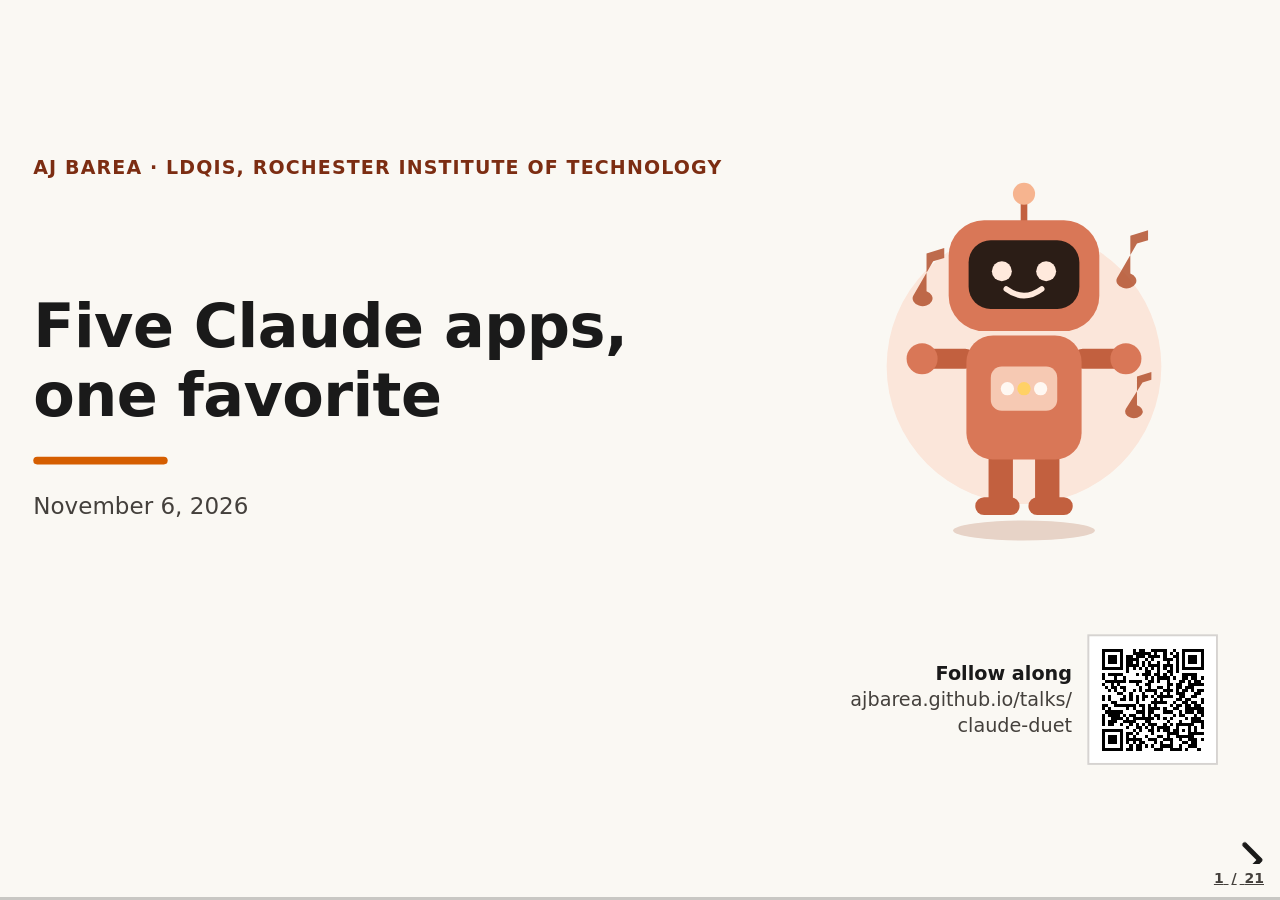
==== commit 5c9f3df4: "deck(claude-duet): rebuild around one point, pick the app by where the work lives The map replaces t" ====
--- a/claude-duet/index.html
+++ b/claude-duet/index.html
@@ -4,9 +4,9 @@
   <meta charset="utf-8">
   <meta name="viewport" content="width=device-width, initial-scale=1">
   <title>Five Claude apps, one favorite</title>
-  <meta name="description" content="Five Claude apps in the order they launched, from the Claude chat to Anthropic's new proactive agent, Duet, and why Claude Code is my favorite for working on code.">
+  <meta name="description" content="Five Claude apps, each built for a different place your work lives, from the chat to Anthropic's new proactive agent, Duet, and why Claude Code is the one I'd start with for code.">
   <meta property="og:title" content="Five Claude apps, one favorite">
-  <meta property="og:description" content="Five Claude apps in the order they launched, from the Claude chat to Anthropic's new proactive agent, Duet, and why Claude Code is my favorite for working on code.">
+  <meta property="og:description" content="Five Claude apps, each built for a different place your work lives, from the chat to Anthropic's new proactive agent, Duet, and why Claude Code is the one I'd start with for code.">
   <link rel="stylesheet" href="../vendor/reveal/reset.css">
   <link rel="stylesheet" href="../vendor/reveal/reveal.css">
   <link rel="stylesheet" href="../shared/deck.css">
@@ -15,6 +15,13 @@
   <link rel="stylesheet" href="deck.css">
 </head>
 <body>
+<svg class="sprite" width="0" height="0" aria-hidden="true" focusable="false">
+  <symbol id="i-chat" viewBox="0 0 48 48"><path d="M9 9h30a4 4 0 0 1 4 4v16a4 4 0 0 1-4 4H21l-9 7v-7H9a4 4 0 0 1-4-4V13a4 4 0 0 1 4-4z"/></symbol>
+  <symbol id="i-desk" viewBox="0 0 48 48"><rect x="7" y="9" width="34" height="23" rx="3"/><path d="M3 39h42M17 32l-2 7M31 32l2 7"/></symbol>
+  <symbol id="i-code" viewBox="0 0 48 48"><path d="M16 14 6 24l10 10M32 14l10 10-10 10M27 9l-6 30"/></symbol>
+  <symbol id="i-sci" viewBox="0 0 48 48"><path d="M18 6h12M20 6v13L8 38a3 3 0 0 0 3 4h26a3 3 0 0 0 3-4L28 19V6M13 31h22"/></symbol>
+  <symbol id="i-mail" viewBox="0 0 48 48"><rect x="5" y="11" width="38" height="26" rx="3"/><path d="M6 13l18 13 18-13"/></symbol>
+</svg>
 <div class="reveal">
 <div class="slides">
 
@@ -57,115 +64,183 @@
     <svg class="qr-code" viewBox="0 0 41 41" role="img" aria-label="QR code for ajbarea.github.io/talks/claude-duet" shape-rendering="crispEdges"><rect width="41" height="41" fill="#fff"/><path fill="#000" d="M4 4h7v1h-7zM14 4h1v1h-1zM16 4h2v1h-2zM20 4h5v1h-5zM27 4h1v1h-1zM30 4h7v1h-7zM4 5h1v1h-1zM10 5h1v1h-1zM14 5h6v1h-6zM21 5h1v1h-1zM24 5h1v1h-1zM26 5h1v1h-1zM28 5h1v1h-1zM30 5h1v1h-1zM36 5h1v1h-1zM4 6h1v1h-1zM6 6h3v1h-3zM10 6h1v1h-1zM12 6h2v1h-2zM15 6h3v1h-3zM19 6h4v1h-4zM24 6h1v1h-1zM27 6h2v1h-2zM30 6h1v1h-1zM32 6h3v1h-3zM36 6h1v1h-1zM4 7h1v1h-1zM6 7h3v1h-3zM10 7h1v1h-1zM12 7h4v1h-4zM18 7h1v1h-1zM20 7h1v1h-1zM24 7h3v1h-3zM28 7h1v1h-1zM30 7h1v1h-1zM32 7h3v1h-3zM36 7h1v1h-1zM4 8h1v1h-1zM6 8h3v1h-3zM10 8h1v1h-1zM12 8h2v1h-2zM15 8h1v1h-1zM17 8h1v1h-1zM19 8h1v1h-1zM22 8h1v1h-1zM25 8h1v1h-1zM28 8h1v1h-1zM30 8h1v1h-1zM32 8h3v1h-3zM36 8h1v1h-1zM4 9h1v1h-1zM10 9h1v1h-1zM12 9h4v1h-4zM17 9h1v1h-1zM19 9h4v1h-4zM24 9h3v1h-3zM28 9h1v1h-1zM30 9h1v1h-1zM36 9h1v1h-1zM4 10h7v1h-7zM12 10h1v1h-1zM14 10h1v1h-1zM16 10h1v1h-1zM18 10h1v1h-1zM20 10h1v1h-1zM22 10h1v1h-1zM24 10h1v1h-1zM26 10h1v1h-1zM28 10h1v1h-1zM30 10h7v1h-7zM12 11h1v1h-1zM18 11h2v1h-2zM22 11h1v1h-1zM25 11h2v1h-2zM28 11h1v1h-1zM4 12h1v1h-1zM6 12h5v1h-5zM15 12h1v1h-1zM17 12h3v1h-3zM21 12h2v1h-2zM24 12h1v1h-1zM26 12h1v1h-1zM30 12h5v1h-5zM4 13h1v1h-1zM8 13h1v1h-1zM11 13h1v1h-1zM18 13h1v1h-1zM20 13h1v1h-1zM22 13h4v1h-4zM27 13h1v1h-1zM30 13h2v1h-2zM33 13h2v1h-2zM36 13h1v1h-1zM5 14h7v1h-7zM13 14h4v1h-4zM19 14h2v1h-2zM22 14h1v1h-1zM25 14h1v1h-1zM29 14h2v1h-2zM32 14h1v1h-1zM34 14h2v1h-2zM4 15h1v1h-1zM7 15h1v1h-1zM9 15h1v1h-1zM15 15h1v1h-1zM18 15h2v1h-2zM25 15h2v1h-2zM28 15h2v1h-2zM32 15h5v1h-5zM5 16h1v1h-1zM7 16h2v1h-2zM10 16h2v1h-2zM16 16h1v1h-1zM19 16h1v1h-1zM22 16h2v1h-2zM25 16h1v1h-1zM28 16h2v1h-2zM31 16h3v1h-3zM6 17h1v1h-1zM8 17h1v1h-1zM11 17h1v1h-1zM14 17h1v1h-1zM16 17h1v1h-1zM18 17h4v1h-4zM24 17h3v1h-3zM28 17h1v1h-1zM30 17h2v1h-2zM33 17h1v1h-1zM35 17h2v1h-2zM9 18h2v1h-2zM13 18h1v1h-1zM17 18h1v1h-1zM21 18h1v1h-1zM23 18h1v1h-1zM25 18h1v1h-1zM28 18h3v1h-3zM34 18h2v1h-2zM4 19h1v1h-1zM6 19h1v1h-1zM11 19h1v1h-1zM13 19h1v1h-1zM15 19h1v1h-1zM17 19h2v1h-2zM20 19h1v1h-1zM22 19h5v1h-5zM29 19h2v1h-2zM33 19h2v1h-2zM4 20h1v1h-1zM6 20h1v1h-1zM10 20h2v1h-2zM13 20h1v1h-1zM15 20h1v1h-1zM17 20h1v1h-1zM21 20h1v1h-1zM23 20h1v1h-1zM28 20h2v1h-2zM31 20h2v1h-2zM36 20h1v1h-1zM7 21h2v1h-2zM15 21h1v1h-1zM20 21h5v1h-5zM27 21h1v1h-1zM30 21h2v1h-2zM33 21h2v1h-2zM36 21h1v1h-1zM4 22h2v1h-2zM8 22h7v1h-7zM16 22h2v1h-2zM19 22h1v1h-1zM21 22h1v1h-1zM26 22h1v1h-1zM28 22h2v1h-2zM31 22h2v1h-2zM34 22h2v1h-2zM4 23h1v1h-1zM6 23h1v1h-1zM12 23h1v1h-1zM14 23h1v1h-1zM17 23h1v1h-1zM19 23h4v1h-4zM24 23h1v1h-1zM27 23h2v1h-2zM31 23h6v1h-6zM5 24h6v1h-6zM15 24h3v1h-3zM19 24h2v1h-2zM24 24h3v1h-3zM29 24h1v1h-1zM31 24h3v1h-3zM35 24h2v1h-2zM4 25h1v1h-1zM6 25h4v1h-4zM11 25h1v1h-1zM13 25h2v1h-2zM17 25h1v1h-1zM19 25h1v1h-1zM21 25h2v1h-2zM27 25h1v1h-1zM29 25h2v1h-2zM34 25h1v1h-1zM36 25h1v1h-1zM4 26h1v1h-1zM7 26h4v1h-4zM12 26h1v1h-1zM14 26h7v1h-7zM22 26h1v1h-1zM24 26h1v1h-1zM26 26h1v1h-1zM31 26h1v1h-1zM33 26h3v1h-3zM4 27h1v1h-1zM6 27h3v1h-3zM11 27h4v1h-4zM18 27h2v1h-2zM25 27h1v1h-1zM29 27h1v1h-1zM33 27h4v1h-4zM4 28h1v1h-1zM6 28h2v1h-2zM10 28h1v1h-1zM13 28h1v1h-1zM15 28h1v1h-1zM17 28h1v1h-1zM19 28h3v1h-3zM24 28h1v1h-1zM26 28h1v1h-1zM28 28h6v1h-6zM36 28h1v1h-1zM12 29h1v1h-1zM15 29h2v1h-2zM18 29h1v1h-1zM20 29h1v1h-1zM22 29h4v1h-4zM28 29h1v1h-1zM32 29h1v1h-1zM34 29h1v1h-1zM36 29h1v1h-1zM4 30h7v1h-7zM14 30h1v1h-1zM16 30h1v1h-1zM19 30h2v1h-2zM22 30h1v1h-1zM24 30h2v1h-2zM27 30h2v1h-2zM30 30h1v1h-1zM32 30h1v1h-1zM34 30h1v1h-1zM4 31h1v1h-1zM10 31h1v1h-1zM12 31h2v1h-2zM15 31h1v1h-1zM20 31h1v1h-1zM25 31h4v1h-4zM32 31h5v1h-5zM4 32h1v1h-1zM6 32h3v1h-3zM10 32h1v1h-1zM12 32h1v1h-1zM14 32h1v1h-1zM18 32h1v1h-1zM22 32h2v1h-2zM25 32h1v1h-1zM28 32h6v1h-6zM4 33h1v1h-1zM6 33h3v1h-3zM10 33h1v1h-1zM12 33h5v1h-5zM19 33h3v1h-3zM24 33h3v1h-3zM29 33h1v1h-1zM32 33h3v1h-3zM36 33h1v1h-1zM4 34h1v1h-1zM6 34h3v1h-3zM10 34h1v1h-1zM12 34h1v1h-1zM14 34h1v1h-1zM16 34h2v1h-2zM21 34h1v1h-1zM23 34h1v1h-1zM26 34h1v1h-1zM30 34h2v1h-2zM33 34h2v1h-2zM4 35h1v1h-1zM10 35h1v1h-1zM13 35h1v1h-1zM15 35h2v1h-2zM18 35h1v1h-1zM20 35h1v1h-1zM23 35h4v1h-4zM29 35h1v1h-1zM32 35h3v1h-3zM4 36h7v1h-7zM12 36h2v1h-2zM15 36h2v1h-2zM21 36h3v1h-3zM26 36h4v1h-4zM31 36h1v1h-1zM35 36h1v1h-1z"/></svg>
   </div>
   <!-- /qr -->
-  <aside class="notes">Hi everyone. Dr. Reznik asked me to explain Claude Duet, the new agent Anthropic announced on October 21st. I'll do that, and I'll place it among the other Claude apps, oldest first. Then I'll tell you which one is my favorite of all of them, rivals' tools included: Claude Code. Please stop me any time. <small>Sources: Anthropic's announcement.</small></aside>
-</section>
-
-<section>
-  <span class="kicker">Today</span>
-  <h2>Five parts in about ten minutes</h2>
-  <ol class="agenda" data-auto></ol>
-  <aside class="notes">Here's the plan. A quick tour of five Claude apps, oldest first. Then Duet, the newest: what it does and what it can't do. Then why Claude Code is my favorite, a short demo, and how to get started.</aside>
-</section>
-
-<section data-contribution data-chapter="1 · Five Claude apps">
-  <span class="kicker">1 · Five Claude apps</span>
-  <h2>Five Claude apps since 2023, from chat to an agent that comes to you</h2>
-  <div class="apps">
-    <p class="axis" aria-hidden="true"><span>oldest</span><span>newest</span></p>
-    <ol class="app-row" data-motion="stagger" data-child="rise" data-step="140">
-      <li><span class="launch">Jul 2023</span><b>Claude chat</b><span class="where">claude.ai and phone</span>answers, drafts and files</li>
-      <li><span class="launch">Oct 2024</span><b>Claude Desktop</b><span class="where">Mac, Windows, Linux</span>chat, Cowork and Code in one window</li>
-      <li class="today"><span class="launch">Feb 2025</span><b>Claude Code</b><span class="where">your repository</span>reads, edits and runs your code</li>
-      <li><span class="launch">Jun 2026</span><b>Claude Science</b><span class="where">your machine or cluster</span>analyses, every result traced</li>
-      <li class="today"><span class="launch">Oct 2026</span><b>Claude Duet</b><span class="where">its own cloud computer</span>checks your accounts, comes to you</li>
-    </ol>
-  </div>
-  <p class="mine fragment" data-motion="rise"><b>What I did:</b> Duet since October 27; my lab work in Claude Code. <b>Why you should care:</b> an agent in your repository can refuse data that hasn't passed your validation.</p>
-  <p class="footnote">Orange: today's two. Dates are each app's first public release, each as a beta or research preview.</p>
-  <aside class="notes">Here are five Claude apps, oldest first. The Claude chat opened as a beta in July 2023; it answers and drafts. Claude Desktop followed in October 2024, also a beta: one window that now holds the chat, Cowork for longer tasks, and Claude Code. Claude Code came in February 2025 as a research preview, and was generally available that May; it works inside your code's own folder, your repository. Claude Science, a beta from this June, runs where your data lives and keeps a history of how every result was made. And the newest, Duet, a research preview from October 21st, works on its own cloud computer. Here's what I did: I've been in Duet's preview since October 27th, and I do my lab work in Claude Code. Here's why you should care. An agent inside your repository follows rules you set, so it can refuse to analyze data that hasn't passed your validation. First, how the apps compare. <small>Sources: Anthropic's Claude 2, Claude 3.7 Sonnet and Claude 4 announcements; Anthropic on X, October 31, 2024, and TechCrunch the same day; claude.com overview and download pages; Claude Code desktop docs; Claude Science page and announcement; Duet announcement.</small></aside>
-</section>
-
-<section data-chapter="1 · Five Claude apps">
-  <span class="kicker">1 · Five Claude apps</span>
-  <h2>Only Duet comes to you unasked; the rest wait for you or a schedule</h2>
-  <div class="relmap wide" data-source="surfaces" data-differs="off"></div>
-  <p class="footnote">Orange: today's two. Cowork runs in Claude Desktop and is moving into the chat, plan by plan; Claude Design now works inside any Claude chat.</p>
-  <aside class="notes">Here's a second map of the same apps. Across the bottom is what each one works on: a chat or a draft, your accounts and apps, or your code and data. Up the side is who starts the work. The Claude chat, which now includes Claude Design, waits for you to ask, and so do Claude Code and Claude Science. Claude Desktop's Cowork, now moving into the chat too, and Claude Code on the web can run on a schedule you set. And Duet sits alone in the top row: it comes to you without being asked. That's the new thing, so let's look closer at Duet. <small>Sources: each product's page; Cowork and chat are now one Claude, September 16; help center, moving from standalone Claude Design, and release notes, April 9; Claude Code docs on the web and scheduled tasks.</small></aside>
-</section>
-
-<section data-chapter="2 · Claude Duet">
-  <span class="kicker">2 · Claude Duet</span>
-  <h2>Duet checks your accounts from its own cloud computer, then comes to you</h2>
-  <div class="duet-flow">
-    <div class="who" data-motion="rise"><b>You</b><small>phone app or claude.ai</small></div>
-    <div class="arrow" aria-hidden="true" data-motion="growx" data-delay="300"></div>
-    <div class="box" data-motion="rise" data-delay="450">
-      <b>Duet's own computer</b>
-      <small>its own browser, in Anthropic's cloud; checks your connected accounts every few hours</small>
-      <small class="closed">your phone and laptop can be off</small>
-    </div>
-    <div class="arrow fragment" aria-hidden="true" data-motion="growx"></div>
-    <div class="out fragment" data-motion="rise">
-      <b>What comes back</b>
+  <aside class="notes">Hi everyone. Dr. Reznik asked me to explain Claude Duet, the new agent Anthropic announced on October 21st. I'll do that, side by side with the other four Claude apps. Here's the one idea to take home. Each Claude app is built for a different place your work lives, so you pick the app by the place. And for code, the one I'd start with is Claude Code, my favorite. Please stop me any time. <small>Sources: Anthropic's announcement.</small></aside>
+</section>
+
+<section data-contribution data-chapter="1 · Five places">
+  <span class="kicker">1 · Five places</span>
+  <h2>Each Claude app is built for a different place your work lives</h2>
+  <ol class="places" data-motion="stagger" data-child="rise" data-step="150">
+    <li><svg class="ico" viewBox="0 0 48 48" aria-hidden="true"><use href="#i-chat"/></svg><b>A conversation</b><span class="to" aria-hidden="true">↓</span><span class="app">Claude chat</span></li>
+    <li><svg class="ico" viewBox="0 0 48 48" aria-hidden="true"><use href="#i-desk"/></svg><b>Your computer</b><span class="to" aria-hidden="true">↓</span><span class="app">Claude Desktop</span></li>
+    <li class="fav"><svg class="ico" viewBox="0 0 48 48" aria-hidden="true"><use href="#i-code"/></svg><b>Your code</b><span class="to" aria-hidden="true">↓</span><span class="app">Claude Code</span></li>
+    <li><svg class="ico" viewBox="0 0 48 48" aria-hidden="true"><use href="#i-sci"/></svg><b>Your research</b><span class="to" aria-hidden="true">↓</span><span class="app">Claude Science</span></li>
+    <li><svg class="ico" viewBox="0 0 48 48" aria-hidden="true"><use href="#i-mail"/></svg><b>Your accounts</b><span class="to" aria-hidden="true">↓</span><span class="app">Claude Duet</span></li>
+  </ol>
+  <p class="mine fragment" data-motion="rise"><b>What I did:</b> <span data-value="week.labPrs"></span> changes to Richard Lange's lab code with Claude Code, and Duet on my phone since October 27. <b>Why you should care:</b> an app can only help with work it can reach. Duet can't see your lab's files.</p>
+  <p class="footnote">Orange: the one I'd start with for code. Apps in the order they launched, left to right.</p>
+  <aside class="notes">Here's the map. Your work lives in five places: a conversation, your computer, your code, your research, and your accounts, like email and calendar. Anthropic has built one app for each: Claude chat, Claude Desktop, Claude Code, Claude Science and Claude Duet. Here's what I did with them. Last week I sent three changes to Richard Lange's lab code with Claude Code, and I've been in Duet's preview since October 27th. Here's why you should care. An app can only help with work it can reach. Duet can't see your lab's files, and the chat in your browser can't open your lab server. So pick the app by the place. Let's take them in the order they came out. <small>Sources: each app's announcement; nn-library #17, #18, torch-mlflow-template #3.</small></aside>
+</section>
+
+<section class="app-slide" data-chapter="2 · Five apps">
+  <span class="kicker">2 · Five apps</span>
+  <h2>Claude chat is for a conversation: you ask, it answers and drafts</h2>
+  <ol class="strip"><li class="on" aria-current="true">A conversation</li><li>Your computer</li><li>Your code</li><li>Your research</li><li>Your accounts</li></ol>
+  <div class="app-body">
+    <div class="scene chat-scene" role="img" aria-label="Illustration: a lab member pastes a reviewer's comment and asks for a response plan; Claude answers with a three-point plan.">
+      <p class="me">Reviewer 2 says our sample is too small. What should the response say?</p>
+      <p class="bot" data-motion="rise" data-delay="300">Three points: what the power analysis shows, one added test, and a sentence on the limit.</p>
+      <small>Illustrative</small>
+    </div>
+    <dl class="facts">
+      <div><dt>What it does</dt><dd>Answers, drafts and explains, on the web, desktop and phone. On paid plans it also makes documents, slides and designs.</dd></div>
+      <div class="use"><dt>A lab could</dt><dd>Paste a reviewer's comments and get a point-by-point plan for the response letter.</dd></div>
+      <div class="lim"><dt>One limit</dt><dd>In the browser it sees only what you paste, upload or connect, not your laptop's files.</dd></div>
+    </dl>
+  </div>
+  <p class="footnote">Since July 2023, when claude.ai opened as a public beta.</p>
+  <aside class="notes">First, the oldest: Claude chat, at claude.ai since July 2023, and on your phone and desktop too. It's for a conversation. You ask; it answers, drafts and explains. On paid plans it now also makes documents, slides and designs right in the chat. A lab could use it like this: paste a reviewer's comments and ask for a point-by-point plan for the response letter. The limit is what it can reach. In the browser, it sees only what you paste, upload or connect. It can't open the files on your laptop. For that, there's the desktop app. <small>FILL: AJ's own example? Sources: Anthropic, Claude 2 announcement, July 11, 2023; claude.com pricing; Claude Cowork and chat are now one Claude, September 16, 2026.</small></aside>
+</section>
+
+<section class="app-slide" data-chapter="2 · Five apps">
+  <span class="kicker">2 · Five apps</span>
+  <h2>Claude Desktop is for your computer: it works in your own folders</h2>
+  <ol class="strip"><li>A conversation</li><li class="on" aria-current="true">Your computer</li><li>Your code</li><li>Your research</li><li>Your accounts</li></ol>
+  <div class="app-body">
+    <div class="scene desk-scene" role="img" aria-label="Diagram: the Claude Desktop window holds three tabs, Chat, Cowork and Code, and reaches only the folders on your computer that you choose.">
+      <div class="win">
+        <p class="bar"><span></span><span></span><span></span>Claude</p>
+        <p class="tabs"><span>Chat</span><span>Cowork</span><span>Code</span></p>
+      </div>
+      <p class="link" aria-hidden="true" data-motion="growx" data-delay="300"></p>
+      <ul class="folders" data-motion="rise" data-delay="450">
+        <li class="ok">lab-data/</li>
+        <li class="ok">papers/</li>
+        <li class="no">everything else</li>
+      </ul>
+      <small>Illustrative folders. Blue: the ones you chose; grey: closed to it.</small>
+    </div>
+    <dl class="facts">
+      <div><dt>What it does</dt><dd>The chat, Cowork for longer tasks, and Claude Code in one app; it reads and writes the folders you choose.</dd></div>
+      <div class="use"><dt>In my work</dt><dd>My summer team's analyst tool, makesense, installs into Claude Desktop from one ZIP file and runs on the analyst's computer.</dd></div>
+      <div class="lim"><dt>One limit</dt><dd>To reach your files, the app has to be open on that computer.</dd></div>
+    </dl>
+  </div>
+  <p class="footnote">Since October 2024 on Mac and Windows; Linux now in beta.</p>
+  <aside class="notes">Claude Desktop came in October 2024, first for Mac and Windows; Linux is in beta now. It's for your computer. One app holds the chat, Cowork for longer tasks, and Claude Code, and it can read and write the folders you choose. Here's how I used it. This summer, my SCADS team built an analyst tool called makesense. It installs into Claude Desktop from one ZIP file and runs on the analyst's own computer. The limit: to reach your files, the app has to be open on that computer. Close it, and Claude can keep working in the cloud, but not in your folders. Next, the app for code. <small>Sources: Anthropic on X, October 31, 2024; help center, Install Claude Desktop and Get started with Claude Cowork; makesense, August 2026.</small></aside>
+</section>
+
+<section class="app-slide" data-chapter="2 · Five apps">
+  <span class="kicker">2 · Five apps</span>
+  <h2>Claude Code is for your code: it reads, edits and runs your repository</h2>
+  <ol class="strip"><li>A conversation</li><li>Your computer</li><li class="on fav" aria-current="true">Your code</li><li>Your research</li><li>Your accounts</li></ol>
+  <div class="app-body">
+    <div class="scene code-scene">
+      <pre class="mini-term">$ cd my-project
+$ claude</pre>
+      <div class="memfig" role="img" aria-label="Bar chart: one step of a network comparison in Richard Lange's lab code used about 1 GB of memory before the change and under 1 MB after.">
+        <p class="cap">nn-library, one comparison step, memory</p>
+        <div class="membar"><span>before</span><div class="bar" style="width:100%" data-motion="growx"></div><span>after</span><div class="bar after" style="width:0.1%"></div></div>
+        <p class="check"><span data-value="week.memBefore"></span> down to <span data-value="week.memAfter"></span></p>
+      </div>
+    </div>
+    <dl class="facts">
+      <div><dt>What it does</dt><dd>Works in your project's folder, from the terminal, your editor, the desktop app or the web: reads code, edits files, runs your tests.</dd></div>
+      <div class="use"><dt>In my work</dt><dd>For Richard Lange's lab, one step that compares two neural networks now needs about a thousandth of the memory.</dd></div>
+      <div class="lim"><dt>One limit</dt><dd>It makes confident mistakes, so read every change before you commit it.</dd></div>
+    </dl>
+  </div>
+  <p class="footnote">Research preview since February 2025; generally available since May 2025.</p>
+  <aside class="notes">Claude Code arrived in February 2025 as a research preview, and became generally available that May. It's for your code. It works inside your repository, from the terminal, your editor, the desktop app or the web. It reads the code, edits files and runs your tests. In my work: for Richard Lange's lab, I used it to cut the memory one step needs, the step that compares two neural networks, from about a gigabyte to under a megabyte. The limit: it makes confident mistakes, so read every change before you commit it. More on it soon. Next, research. <small>Sources: Anthropic, Claude 3.7 Sonnet and Claude Code, February 24, 2025; Claude 4, May 22, 2025; nn-library #18.</small></aside>
+</section>
+
+<section class="app-slide" data-chapter="2 · Five apps">
+  <span class="kicker">2 · Five apps</span>
+  <h2>Claude Science is for your research: each result is traced to its code</h2>
+  <ol class="strip"><li>A conversation</li><li>Your computer</li><li>Your code</li><li class="on" aria-current="true">Your research</li><li>Your accounts</li></ol>
+  <div class="app-body">
+    <div class="scene sci-scene" role="img" aria-label="Diagram: your data stays on your computer; Claude writes and runs the analysis code in a sandbox; each figure is saved with its code and history; a reviewer checks the claims against what ran.">
+      <p class="step" data-motion="rise"><b>Your data</b><span>stays on your computer or server</span></p>
+      <p class="down" aria-hidden="true">↓</p>
+      <p class="step" data-motion="rise" data-delay="250"><b>Code it writes and runs</b><span>in a sandbox you approve</span></p>
+      <p class="down" aria-hidden="true">↓</p>
+      <p class="step out" data-motion="rise" data-delay="500"><b>Figure, with its code and history</b><span>so you can reproduce it</span></p>
+      <p class="rev" data-motion="rise" data-delay="750">Reviewer checks claims against what ran</p>
+    </div>
+    <dl class="facts">
+      <div><dt>What it does</dt><dd>A separate app on your computer, lab server or cluster. You describe an analysis; it writes and runs the code and keeps each result's history.</dd></div>
+      <div class="use"><dt>A lab could</dt><dd>Rebuild last semester's figures so each one is saved with the code and data that made it.</dd></div>
+      <div class="lim"><dt>One limit</dt><dd>Its reviewer doesn't rerun the analysis, so you still check the results yourself.</dd></div>
+    </dl>
+  </div>
+  <p class="footnote">Beta since June 30, 2026. Built for any field, from biology to computer science.</p>
+  <aside class="notes">Claude Science has been a beta since June 30th. It's for your research. It's a separate app that runs on your computer, your lab's server or a cluster. You describe an analysis in plain words. It writes and runs the code in a sandbox, and saves every figure with the code and history that made it. It started in biology, but it works for any field. A lab could use it to rebuild last semester's figures, so each one can be traced and reproduced. The limit: a reviewer checks its claims against what ran, but it doesn't rerun the analysis. You still check the results yourself. And last, Duet. <small>FILL: AJ's own example? Sources: Anthropic, Claude Science announcement, June 30, 2026; Claude Science docs overview; Get started with Claude Science (help center).</small></aside>
+</section>
+
+<section class="app-slide" data-chapter="2 · Five apps">
+  <span class="kicker">2 · Five apps</span>
+  <h2>Claude Duet is for your accounts: it checks them, then comes to you</h2>
+  <ol class="strip"><li>A conversation</li><li>Your computer</li><li>Your code</li><li>Your research</li><li class="on" aria-current="true">Your accounts</li></ol>
+  <div class="app-body">
+    <div class="scene duet-scene">
       <img src="img/duet-card.png" width="840" height="436" alt="A card from my Duet app: Draft your BONSAI rotation wrap-up for Richard? Your BONSAI rotation ends Friday, and Richard welcomed ideas on his lab's library and project template. I'll draft a short thank-you and wrap-up note, leaving gaps for what you found. Noticed Sun 5:38 AM.">
       <small>A real card from my Duet, Sunday.</small>
     </div>
-  </div>
-  <div class="duet-limits fragment" data-motion="stagger" data-child="rise" data-step="140">
-    <p class="ask"><b>Asks first</b><span>send a message</span><span>make a payment</span><span>sign a document</span><span>delete anything</span></p>
-    <p class="cant"><b>Can't see</b><span>the files on your computer, so lab code stays in Claude Code</span></p>
+    <dl class="facts">
+      <div><dt>What it does</dt><dd>Checks your connected accounts every few hours from its own cloud computer. Asks before it sends, pays, signs or deletes.</dd></div>
+      <div class="use"><dt>In my work</dt><dd>It read Richard Lange's email and offered to draft my rotation wrap-up note.</dd></div>
+      <div class="lim"><dt>One limit</dt><dd>It can't see your computer's files, and it isn't on Team plans yet, so it isn't on our lab's plan.</dd></div>
+    </dl>
   </div>
   <p class="footnote">Research preview since October 21, 2026, by waitlist for US Pro, Max and Ultra plans. Runs on Claude Opus 5.5.</p>
-  <aside class="notes">Duet is Anthropic's proactive personal agent, announced October 21st as a research preview. The key idea: it has its own computer in Anthropic's cloud, with its own browser, so it keeps working with your phone and laptop off. Every few hours it checks the accounts you've connected, and then it comes to you. Here's a real one from Sunday: it read my email from Richard Lange and offered to draft my rotation wrap-up note. Much it does on its own, but before it sends a message, makes a payment, signs a document or deletes anything, it shows you first and waits for your yes. And it can't see the files on your computer. So for lab code, the work stays in Claude Code. Now, the app I do my actual work in. <small>Sources: Anthropic's announcement and product page; safety and privacy post; help center; Flavio Copes; my Duet app, November 1.</small></aside>
-</section>
-
-<section data-chapter="3 · Why Claude Code is my favorite">
-  <span class="kicker">3 · Why Claude Code is my favorite</span>
-  <h2>Claude Code runs in your repository and terminal, with your tools and your rules</h2>
-  <div class="hubfig">
-    <div class="ext l" data-motion="rise" data-delay="300"><b>Hooks</b>rules it has to pass</div>
-    <div class="ext l" data-motion="rise" data-delay="400"><b>Skills</b>know-how it loads when needed</div>
-    <div class="ext l" data-motion="rise" data-delay="500"><b>Plugins and marketplaces</b>share skills and hooks in one install</div>
-    <div class="ext l" data-motion="rise" data-delay="600"><b>Subagents</b>helpers with a fresh context</div>
-    <div class="core" data-motion="pop"><b>Your repository, your terminal</b>reads your code, edits files, runs your commands; also in the desktop app, the web and your editor<code>$ cd my-project
-$ claude</code></div>
-    <div class="ext r fragment" data-motion="rise"><b>MCP</b>connects outside tools and data</div>
-    <div class="ext r fragment" data-motion="rise"><b>Worktrees</b>sessions side by side, own copy each</div>
-    <div class="ext r fragment" data-motion="rise"><b>Headless runs</b><code>claude -p</code> in scripts and scheduled jobs</div>
-  </div>
-  <p class="footnote">MCP: Model Context Protocol, an open standard for connecting AI tools to data.</p>
-  <aside class="notes">Claude Code is built the other way around. It runs in your repository and your terminal. It reads your code, edits files, and runs the same commands you would. Around that sit the pieces that let me shape it. Hooks are rules it can't skip, which I'll demo. Plugins bundle skills and hooks so a whole lab installs them at once. And subagents are helpers that start with a fresh context, which is how I get an independent review. On the right: outside tools, side-by-side sessions, and runs from scripts. So, how does that play out? <small>Sources: Claude Code docs: overview, hooks, skills, plugins, sub-agents, MCP, worktrees, headless.</small></aside>
-</section>
-
-<section data-chapter="3 · Why Claude Code is my favorite">
-  <span class="kicker">3 · Why Claude Code is my favorite</span>
+  <aside class="notes">Duet is the newest, a research preview since October 21st, and it's the one Dr. Reznik asked about. It's for your accounts. It has its own computer in Anthropic's cloud, so it keeps working with your phone and laptop off. Every few hours it checks your connected accounts, and when something needs you, it comes to you. Here's a real one from Sunday: it read Richard Lange's email and offered to draft my rotation wrap-up. Before it sends a message, makes a payment, signs a document or deletes anything, it shows you first and waits for your yes. The limits: it can't see the files on your computer, and it isn't on Team plans yet, so it isn't on our lab's plan. Now, all five on one page. <small>Sources: Introducing Claude Duet, October 21, 2026; Get started with Claude Duet (help center); my Duet app, November 1.</small></aside>
+</section>
+
+<section data-chapter="3 · Which app when">
+  <span class="kicker">3 · Which app when</span>
+  <h2>Pick the app by where the work lives; for code, start with Claude Code</h2>
+  <table class="which" data-motion="stagger" data-child="rise" data-step="120">
+    <thead><tr><th>When the work is</th><th>It lives in</th><th>Use</th></tr></thead>
+    <tbody>
+      <tr><td>A question, a draft, a paragraph to fix</td><td><svg class="ico" viewBox="0 0 48 48" aria-hidden="true"><use href="#i-chat"/></svg>a conversation</td><td>Claude chat</td></tr>
+      <tr><td>Files and apps on your laptop</td><td><svg class="ico" viewBox="0 0 48 48" aria-hidden="true"><use href="#i-desk"/></svg>your computer</td><td>Claude Desktop</td></tr>
+      <tr class="fav"><td>A repository: scripts, tests, a pipeline</td><td><svg class="ico" viewBox="0 0 48 48" aria-hidden="true"><use href="#i-code"/></svg>your code</td><td>Claude Code</td></tr>
+      <tr><td>An analysis you'll need to reproduce</td><td><svg class="ico" viewBox="0 0 48 48" aria-hidden="true"><use href="#i-sci"/></svg>your research</td><td>Claude Science</td></tr>
+      <tr><td>Email, calendar, follow-ups</td><td><svg class="ico" viewBox="0 0 48 48" aria-hidden="true"><use href="#i-mail"/></svg>your accounts</td><td>Claude Duet</td></tr>
+    </tbody>
+  </table>
+  <p class="footnote">Orange: the one I'd start with for code.</p>
+  <aside class="notes">Here's the whole talk on one slide. A question or a draft: the chat. Files on your laptop: Desktop. A repository: Claude Code. An analysis you'll need to reproduce: Claude Science. Your inbox and calendar: Duet. And if your work is code, start with Claude Code. Here's why it's my favorite. <small>Sources: the five slides before this one.</small></aside>
+</section>
+
+<section data-chapter="4 · My favorite">
+  <span class="kicker">4 · My favorite</span>
   <h2>Of every coding agent I've tried, rivals' included, Claude Code is my favorite</h2>
   <p><span class="tag">My experience, not a benchmark</span></p>
-  <div class="week three">
+  <div class="week row3">
     <div class="card" data-motion="rise">
-      <b>Code for a neuroscience lab</b>
-      <p><span data-value="week.labPrs"></span> changes sent to Richard Lange's lab, each measured before and after, and checked by a second AI agent. One step that compares two neural networks now needs about a thousandth of the memory:</p>
-      <div class="membar"><span>before</span><div class="bar" style="width:100%" data-motion="growx"></div><span>after</span><div class="bar after" style="width:0.1%"></div></div>
-      <p class="check"><span data-value="week.memBefore"></span> down to <span data-value="week.memAfter"></span></p>
+      <b>Real changes to lab code</b>
+      <p><span data-value="week.labPrs"></span> changes sent to Richard Lange's lab, each measured before and after, and checked by a second AI agent.</p>
+      <ul class="prs"><li>nn-library #17</li><li>nn-library #18</li><li>torch-mlflow-template #3</li></ul>
     </div>
     <div class="card fragment" data-motion="rise">
-      <b>My video channel</b>
-      <div class="dots" data-dots="week.videos" data-of="week.videos" data-cols="34"></div>
-      <p class="check">all <span data-value="week.videos"></span> pages refreshed; every edit read back after a reload</p>
+      <b>Whole jobs, checked</b>
+      <div class="dots" data-dots="week.videos" data-of="week.videos" data-cols="26"></div>
+      <p class="check">all <span data-value="week.videos"></span> pages on my video channel refreshed; every edit read back after a reload</p>
     </div>
     <div class="card fragment" data-motion="rise">
       <b>My rules, at more moments</b>
       <p>Its hooks can run at <span data-value="hooks.claudeCode"></span> moments in a session, more than any rival I checked.</p>
-      <div class="dots" data-dots="hooks.mine" data-of="hooks.claudeCode" data-cols="33"></div>
+      <div class="dots" data-dots="hooks.mine" data-of="hooks.claudeCode" data-cols="17"></div>
       <p class="check">filled: the <span data-value="hooks.mine"></span> my own rules plugin uses</p>
     </div>
   </div>
-  <p class="footnote">Documented hook moments, November 2: Claude Code <span data-value="hooks.claudeCode"></span>, Cursor <span data-value="hooks.cursor"></span>, Codex and Copilot <span data-value="hooks.codex"></span>, Antigravity <span data-value="hooks.antigravity"></span>.</p>
-  <aside class="notes">Now my opinion, from experience, not a measurement: of every coding agent I've tried, rivals' included, Claude Code is my favorite. Here's one week. For Richard Lange's lab I sent three changes to their code, each measured before and after and checked by a second AI agent. One step that compares two neural networks went from about a gigabyte of memory to under a megabyte. I refreshed all 169 video pages on my channel, each edit read back. Then the clearest thing it does better than its rivals: hooks, the rules it can't skip, can run at 33 different moments in a session. The rivals I checked document between 6 and 21. My own rules plugin uses six, to check every commit, helper agent and email draft before it happens. Let me show you the smallest piece. <small>Sources: bonsai-neuro-ai nn-library #17, #18, torch-mlflow-template #3; ajbarea/talks #46; hooks pages of Claude Code, Cursor, Codex, Copilot CLI and Antigravity CLI; techne phylax hooks.json.</small></aside>
-</section>
-
-<section data-chapter="4 · A short demo">
-  <span class="kicker">4 · A short demo</span>
+  <p class="footnote">Documented hook moments: Claude Code <span data-value="hooks.claudeCode"></span> (November 4), Cursor <span data-value="hooks.cursor"></span>, Codex and Copilot <span data-value="hooks.codex"></span>, Antigravity <span data-value="hooks.antigravity"></span> (November 2).</p>
+  <aside class="notes">Now my opinion, from experience, not a measurement: of every coding agent I've tried, rivals' included, Claude Code is my favorite. Three reasons. It does real work: those three changes to Richard Lange's lab code were each measured before and after, and checked by a second AI agent. It takes on whole jobs: I refreshed all 169 video pages on my channel, and it read back every edit. And it follows my rules. Hooks, the rules it can't skip, can run at 33 different moments in a session. The rivals I checked document between 6 and 21. My own rules plugin uses six, to check every commit, helper agent and email draft before it happens. Let me show you the smallest one. <small>Sources: nn-library #17, #18, torch-mlflow-template #3; talks #46; each tool's hooks page; phylax hooks.json.</small></aside>
+</section>
+
+<section data-chapter="4 · My favorite">
+  <span class="kicker">4 · My favorite</span>
   <h2>A five-line hook blocks reads, edits and commands that name your secrets file</h2>
   <div class="demo">
     <div class="term" role="img" aria-label="A recorded session: asked to add a line to the .env file, Claude's first command tries to read it, the hook blocks it, and Claude stops and says why; the file is unchanged.">
@@ -185,26 +260,36 @@
     </figure>
   </div>
   <p class="footnote">A real headless run (claude -p, Claude Opus 5.5, permission prompts off), November 2, 2026, trimmed. Adapted from an example in Anthropic's hooks guide.</p>
-  <aside class="notes">Here's a hook. Your .env file holds passwords and keys. This one, adapted from Anthropic's hooks guide, runs before Claude reads, searches or edits a file, or runs a command. If the target names .env, it blocks the call and says why. Anthropic's version watches only edits; I added reads, searches and shell commands, because in my test Opus changed a protected file through the shell. I asked Claude to add a line to .env. The hook stopped its first command, and Claude told me why instead of trying another way. Permission prompts were off, so the hook held on its own. Here's how to set up your own. <small>Sources: Claude Code hooks guide, "Block edits to protected files", and hooks reference; the runs' transcripts, November 2, on Opus 5.5 and Haiku 5.5.</small></aside>
-</section>
-
-<section data-chapter="5 · Getting started">
-  <span class="kicker">5 · Getting started</span>
-  <h2>Four steps put Claude Code to work in your own repository</h2>
-  <ol class="steps4" data-motion="stagger" data-child="rise" data-step="160">
-    <li><b>Install</b>one command, below</li>
-    <li><b>Open your repository</b>run <code>claude</code>, then <code>/init</code> writes a <code>CLAUDE.md</code> of your project's rules</li>
-    <li><b>Add one rule as a hook</b>the <code>.env</code> hook from the demo is a good first one</li>
-    <li><b>Give it one small task</b>a failing test or a stale README; read the change before you commit</li>
-  </ol>
-  <p class="install"><span><span class="os">macOS, Linux</span><code>curl -fsSL https://claude.ai/install.sh | bash</code></span><span><span class="os">Windows PowerShell</span><code>irm https://claude.ai/install.ps1 | iex</code></span></p>
-  <p class="lead">Needs Pro or above, a Team or Enterprise plan, or an API account. What it reads goes to Anthropic to be processed. On Team, Enterprise and API plans, Anthropic doesn't train on it and keeps it 30 days by default.</p>
-  <aside class="notes">So how do you get started? Install it. In your repository, run claude, then slash init: it writes a starting file with your build commands and conventions. Add one rule as a hook, like the .env one. Then give it one small, checkable task, and read every change before you commit; it makes confident mistakes. It needs a paid plan or an API account; Anthropic has a discounted Team plan for scientists that a PI can apply for. On privacy: your prompts and the files it reads go to Anthropic to be processed. On Team, Enterprise and API plans, Anthropic doesn't train on them unless your organization opts in, and keeps them 30 days by default. On a personal plan, training is a setting you choose. Let me wrap up. <small>Sources: Claude Code overview, memory and data-usage docs; Anthropic Commercial Terms; Claude pricing; Team plan for scientists.</small></aside>
+  <aside class="notes">Here's a hook. Your .env file holds passwords and keys. This one, adapted from Anthropic's hooks guide, runs before Claude reads, searches or edits a file, or runs a command. If the target names .env, it blocks the call and says why. Anthropic's version watches only edits; I added reads, searches and shell commands, because in my test Opus changed a protected file through the shell. I asked Claude to add a line to .env. The hook stopped its first command, and Claude told me why instead of trying another way, with permission prompts off. Now, how to try these yourself. <small>Sources: Claude Code hooks guide, "Block edits to protected files", and hooks reference; the runs' transcripts, November 2, on Opus 5.5 and Haiku 5.5.</small></aside>
+</section>
+
+<section data-chapter="5 · Try one">
+  <span class="kicker">5 · Try one</span>
+  <h2>Try one this week: a first step per app</h2>
+  <ul class="firsts" data-motion="stagger" data-child="rise" data-step="120">
+    <li><b>Claude chat</b>paste a paragraph you're stuck on; ask for three rewrites</li>
+    <li><b>Claude Desktop</b>on a paid plan, let Cowork summarize one folder</li>
+    <li><b>Claude Science</b>rebuild one figure you've already made</li>
+    <li><b>Claude Duet</b>join the waitlist (US Pro, Max and Ultra for now)</li>
+  </ul>
+  <div class="code-start" data-motion="rise" data-delay="500">
+    <b class="name">Claude Code, in four steps</b>
+    <ol class="steps4">
+      <li><b>Install</b>one command, below</li>
+      <li><b>Open your repository</b>run <code>claude</code>, then <code>/init</code> writes a <code>CLAUDE.md</code> of your project's rules</li>
+      <li><b>Add one rule as a hook</b>the <code>.env</code> hook from the demo is a good first one</li>
+      <li><b>Give it one small task</b>a failing test or a stale README; read the change before you commit</li>
+    </ol>
+    <p class="install"><span><span class="os">macOS, Linux</span><code>curl -fsSL https://claude.ai/install.sh | bash</code></span><span><span class="os">Windows PowerShell</span><code>irm https://claude.ai/install.ps1 | iex</code></span></p>
+  </div>
+  <p class="lead">Claude Code needs Pro or above, Team, Enterprise or an API account. What it reads goes to Anthropic; on Team, Enterprise and API plans, Anthropic doesn't train on it and keeps it 30 days by default.</p>
+  <aside class="notes">So, try one this week. For the chat, paste a paragraph you're stuck on and ask for three rewrites. For Desktop, let Cowork summarize one folder. For Claude Science, rebuild one figure you've already made; on a Team plan, the owner turns it on first. For Duet, join the waitlist. And for Claude Code, four steps. Install it. In your repository, run claude, then slash init, which writes down your build commands and conventions. Add one rule as a hook, like the .env one. Then give it one small task, and read the change. It needs a paid plan or an API account; Anthropic has a discounted Team plan for scientists that a PI can apply for. On privacy: what it reads goes to Anthropic. On Team, Enterprise and API plans, Anthropic doesn't train on it unless your organization opts in, and keeps it 30 days by default. <small>Sources: Claude Code overview and data-usage docs; Commercial Terms; pricing; Team plan for scientists; help center pages for Cowork, Science and Duet.</small></aside>
 </section>
 
 <section class="closing">
   <div class="close-text">
   <h2>Thank you</h2>
+  <p class="asks">I'm glad to take questions.</p>
   <p class="muted">AJ Barea · PhD student, Rochester Institute of Technology</p>
   <p class="muted">ajbarea.github.io · github.com/ajbarea</p>
   </div>
@@ -214,7 +299,7 @@
     <p class="qr-label"><b>These slides</b><span>ajbarea.github.io/talks/<br>claude-duet</span></p>
   </div>
   <!-- /qr -->
-  <aside class="notes">That's Claude Duet: an agent that comes to you, good for your inbox and calendar. And that's why Claude Code is my favorite: it works where the code is, under rules I set. The slides and every source are at the link. Thank you; I'm glad to take questions.</aside>
+  <aside class="notes">So: each Claude app is built for a different place your work lives. Pick the app by the place, and for code, start with Claude Code. The slides and every source are at the link. Thank you; I'm glad to take questions.</aside>
 </section>
 
 <section class="backup">
@@ -229,7 +314,7 @@
 </section>
 
 <section class="backup">
-  <h2>Sources</h2>
+  <h2>Sources: Claude Duet</h2>
   <ul class="sources">
     <li>Anthropic, <a href="https://claude.com/resources/articles/claude-duet">Introducing Claude Duet</a>, October 21, 2026</li>
     <li>Anthropic, <a href="https://claude.com/resources/articles/claude-duet-safety-privacy-and-security">Claude Duet safety, privacy, and security</a>, October 23, 2026</li>
@@ -239,10 +324,17 @@
     <li>TechCrunch, <a href="https://techcrunch.com/2026/10/22/claude-duet-app-is-anthropics-bet-on-agents/">Claude Duet app is Anthropic's bet on agents</a>, October 22, 2026</li>
     <li>Every, <a href="https://every.to/vibe-check/vibe-check-duet-anthropic-s-always-on-agent">Vibe Check: Duet</a>, October 21, 2026 (early access)</li>
     <li>Flavio Copes, <a href="https://flaviocopes.com/claude-duet/">A deep dive into Claude Duet</a>, October 22, 2026 (from the docs)</li>
+  </ul>
+</section>
+
+<section class="backup">
+  <h2>Sources, continued</h2>
+  <ul class="sources">
+    <li>Claude Help Center, November 4, 2026: <a href="https://support.claude.com/en/articles/10065433-install-claude-desktop">Install Claude Desktop</a>, <a href="https://support.claude.com/en/articles/13345190-get-started-with-claude-cowork">Get started with Claude Cowork</a>, <a href="https://support.claude.com/en/articles/13854387-schedule-recurring-tasks-in-claude-cowork">Schedule recurring tasks in Claude Cowork</a>, <a href="https://support.claude.com/en/articles/16563838-get-started-with-claude-science">Get started with Claude Science</a>; Claude Science docs, <a href="https://claude.com/docs/claude-science/overview">overview</a></li>
     <li>Launch dates: Anthropic, <a href="https://www.anthropic.com/news/claude-2">Claude 2</a>, July 11, 2023; Anthropic <a href="https://x.com/AnthropicAI/status/1852003248208552331">on X</a> and <a href="https://techcrunch.com/2024/10/31/claude-gets-desktop-apps-and-dictation-support">TechCrunch</a>, October 31, 2024; <a href="https://www.anthropic.com/news/claude-3-7-sonnet">Claude 3.7 Sonnet and Claude Code</a>, February 24, 2025; <a href="https://www.anthropic.com/news/claude-4">Claude 4</a>, May 22, 2025; <a href="https://support.claude.com/en/articles/12138966-release-notes">release notes</a>, April 9, 2026</li>
     <li>Claude Code docs: <a href="https://code.claude.com/docs/en/overview">overview</a>, <a href="https://code.claude.com/docs/en/hooks-guide">hooks</a> and <a href="https://code.claude.com/docs/en/hooks">their reference</a>, <a href="https://code.claude.com/docs/en/skills">skills</a>, <a href="https://code.claude.com/docs/en/plugins/overview">plugins</a>, <a href="https://code.claude.com/docs/en/sub-agents">subagents</a>, <a href="https://code.claude.com/docs/en/mcp">MCP</a>, <a href="https://code.claude.com/docs/en/worktrees">worktrees</a>, <a href="https://code.claude.com/docs/en/headless">headless</a>, <a href="https://code.claude.com/docs/en/claude-code-on-the-web">on the web</a>, <a href="https://code.claude.com/docs/en/routines">scheduled tasks</a>, <a href="https://code.claude.com/docs/en/data-usage">data usage</a>, <a href="https://code.claude.com/docs/en/permissions">permissions</a></li>
     <li>Anthropic: <a href="https://claude.com/product/overview">Claude</a>, <a href="https://claude.com/product/cowork">Cowork</a>, <a href="https://claude.com/product/claude-science">Claude Science</a> and <a href="https://www.anthropic.com/news/claude-science-ai-workbench">its announcement</a>, June 30, 2026, <a href="https://support.claude.com/en/articles/12512180-using-skills-in-claude">skills in Claude</a>, <a href="https://code.claude.com/docs/en/desktop">desktop app docs</a>, <a href="https://claude.com/product/design">Claude Design</a> and <a href="https://support.claude.com/en/articles/17440474-move-from-standalone-claude-design-to-claude">its move into Claude</a>, <a href="https://claude.com/resources/articles/cowork-is-now-claude">Cowork and chat are now one Claude</a>, September 16, 2026, <a href="https://claude.com/download">desktop app</a>, <a href="https://claude.com/pricing">pricing</a>, <a href="https://claude.com/programs/team-plan-for-scientists">Team plan for scientists</a>, <a href="https://www.anthropic.com/legal/commercial-terms">Commercial Terms</a></li>
-    <li>This week's work: <a href="https://github.com/bonsai-neuro-ai/nn-library/pull/17">nn-library #17</a>, <a href="https://github.com/bonsai-neuro-ai/nn-library/pull/18">#18</a>, <a href="https://github.com/bonsai-neuro-ai/torch-mlflow-template/pull/3">torch-mlflow-template #3</a>, <a href="https://github.com/ajbarea/talks/pull/46">talks #46</a>, <a href="https://github.com/ajbarea/techne/blob/main/plugins/phylax/hooks/hooks.json">my rules plugin's hooks</a></li>
+    <li>My work: makesense, the SCADS 2026 analyst tool, delivered August 4, 2026, as a Claude Desktop install; <a href="https://github.com/bonsai-neuro-ai/nn-library/pull/17">nn-library #17</a>, <a href="https://github.com/bonsai-neuro-ai/nn-library/pull/18">#18</a>, <a href="https://github.com/bonsai-neuro-ai/torch-mlflow-template/pull/3">torch-mlflow-template #3</a>, <a href="https://github.com/ajbarea/talks/pull/46">talks #46</a>, <a href="https://github.com/ajbarea/techne/blob/main/plugins/phylax/hooks/hooks.json">my rules plugin's hooks</a></li>
     <li>Rivals' hooks, November 2, 2026: <a href="https://cursor.com/docs/agent/hooks">Cursor</a>, <a href="https://learn.chatgpt.com/docs/hooks">Codex</a>, <a href="https://docs.github.com/en/copilot/reference/hooks-configuration">Copilot CLI</a>, <a href="https://antigravity.google/docs/hooks/">Antigravity CLI</a></li>
   </ul>
 </section>
@@ -314,6 +406,30 @@
   <p class="footnote">Apps in launch order. Claude Science saves a pipeline as a skill it reuses.</p>
 </section>
 
+
+<section class="backup">
+  <h2>Who starts the work: only Duet comes to you unasked</h2>
+  <div class="relmap wide" data-source="surfaces" data-differs="off"></div>
+  <p class="footnote">Orange: today's two. Cowork runs in Claude Desktop and is moving into the chat, plan by plan; Claude Design now works inside any Claude chat.</p>
+</section>
+
+
+<section class="backup">
+  <h2>Claude Code, and what extends it</h2>
+  <div class="hubfig">
+    <div class="ext l" data-motion="rise" data-delay="300"><b>Hooks</b>rules it has to pass</div>
+    <div class="ext l" data-motion="rise" data-delay="400"><b>Skills</b>know-how it loads when needed</div>
+    <div class="ext l" data-motion="rise" data-delay="500"><b>Plugins and marketplaces</b>share skills and hooks in one install</div>
+    <div class="ext l" data-motion="rise" data-delay="600"><b>Subagents</b>helpers with a fresh context</div>
+    <div class="core" data-motion="pop"><b>Your repository, your terminal</b>reads your code, edits files, runs your commands; also in the desktop app, the web and your editor<code>$ cd my-project
+$ claude</code></div>
+    <div class="ext r fragment" data-motion="rise"><b>MCP</b>connects outside tools and data</div>
+    <div class="ext r fragment" data-motion="rise"><b>Worktrees</b>sessions side by side, own copy each</div>
+    <div class="ext r fragment" data-motion="rise"><b>Headless runs</b><code>claude -p</code> in scripts and scheduled jobs</div>
+  </div>
+  <p class="footnote">MCP: Model Context Protocol, an open standard for connecting AI tools to data.</p>
+</section>
+
 </div>
 </div>
 <script src="data/deck-data.js"></script>
--- a/claude-duet/deck.css
+++ b/claude-duet/deck.css
@@ -1,8 +1,7 @@
 /* ------------------------------------------------------------ claude duet -- */
 /* Presented in a lit room, so every slide stays on the light paper, title and close included. */
 
-.subtitle { max-width: 34ch; font-size: 1.05em; color: var(--muted); }
-.lead { margin: 16px 0 0; font-size: 0.8em; max-width: 62ch; }
+.lead { margin: 12px 0 0; font-size: 0.66em; max-width: 80ch; color: var(--muted); }
 .title-slide .kicker { color: var(--limit); }
 .title-slide h1 { margin-top: 120px; max-width: 16ch; }
 .title-slide h1::after { content: ""; display: block; width: 140px; height: 8px; margin-top: 26px; border-radius: 4px; background: var(--mark-ours); }
@@ -62,42 +61,103 @@
 @keyframes r-blink { 0%, 92%, 100% { transform: scaleY(1); } 96% { transform: scaleY(0.1); } }
 @keyframes r-float { 0% { transform: translateY(10px); opacity: 0; } 30% { opacity: 0.85; } 100% { transform: translateY(-34px); opacity: 0; } }
 
-/* Five apps, oldest first, each with the month it first opened to the public. */
-.apps { margin-top: 22px; }
-.apps .axis { display: flex; justify-content: space-between; margin: 0 0 8px; padding: 6px 12px; border-radius: 6px; font-size: 0.64em; font-weight: 700; color: var(--label);
-  background: var(--band); }
-.apps .axis span:first-child::before { content: "← "; }
-.apps .axis span:last-child::after { content: " →"; }
-.app-row { display: grid; grid-template-columns: repeat(5, 1fr); gap: 12px; margin: 0; padding: 0; list-style: none; }
-.app-row li { padding: 14px 14px 16px; border-radius: 10px; background: var(--card); border: 2px solid var(--line); font-size: 0.66em; line-height: 1.3; }
-.app-row li.today { border: 3px solid var(--mark-ours); background: #fff8f3; }
-.app-row .launch { display: block; margin-bottom: 4px; font-weight: 700; color: var(--limit); }
-.app-row b { display: block; font-size: 1.12em; font-weight: 700; color: var(--ink); }
-.app-row .where { display: block; margin: 6px 0 8px; padding-bottom: 8px; border-bottom: 1px solid var(--line); color: var(--label); font-weight: 600; }
-.mine { margin: 20px 0 0; padding: 12px 18px; border-left: 6px solid var(--mark-ours); background: var(--band); border-radius: 4px; font-size: 0.66em; max-width: 64ch; }
+/* Icons for the five places, drawn once in a sprite and reused with <use>. */
+.sprite { position: absolute; width: 0; height: 0; overflow: hidden; }
+.ico { fill: none; stroke: currentColor; stroke-width: 3; stroke-linecap: round; stroke-linejoin: round; }
+
+/* The map: five places, one app each, in launch order. */
+.places { display: grid; grid-template-columns: repeat(5, 1fr); gap: 14px; margin: 26px 0 0; padding: 0; list-style: none; }
+.places li { display: flex; flex-direction: column; align-items: center; padding: 18px 10px 16px; border-radius: 12px; background: var(--card);
+  border: 2px solid var(--line); text-align: center; color: var(--label); }
+.places .ico { width: 64px; height: 64px; }
+.places b { margin-top: 10px; font-size: 0.8em; font-weight: 700; color: var(--ink); }
+.places .to { margin: 6px 0; font-size: 0.8em; color: var(--muted); }
+.places .app { padding: 6px 14px; border-radius: 999px; background: var(--band); font-size: 0.7em; font-weight: 700; color: var(--label); }
+.places li.fav { border: 3px solid var(--mark-ours); background: #fff8f3; color: var(--limit); }
+.places li.fav .app { background: #fdebd8; color: var(--limit); }
+.mine { margin: 22px 0 0; padding: 12px 18px; border-left: 6px solid var(--mark-ours); background: var(--band); border-radius: 4px; font-size: 0.68em; max-width: 66ch; }
 .mine b { color: var(--limit); }
 
-/* Duet: you hand it a job, it works on its own computer, the results come back. */
-.duet-flow { display: grid; grid-template-columns: 200px 50px 1fr 50px 420px; align-items: center; margin-top: 26px; }
-.duet-flow .who, .duet-flow .box, .duet-flow .out {
-  padding: 16px 18px; border-radius: 10px; background: var(--card); border: 2px solid var(--line); font-size: 0.72em;
-}
-.duet-flow b { display: block; font-size: 1.1em; font-weight: 700; margin-bottom: 4px; }
-.hubfig b, .steps4 b, .week b, .duet-limits b { font-weight: 700; }
-.duet-flow small { display: block; color: var(--muted); font-size: 0.92em; line-height: 1.3; }
-.duet-flow .box { background: var(--night); color: var(--night-ink); border-color: var(--night); }
-.duet-flow .box b { color: var(--night-label); }
-.duet-flow .box small { color: var(--night-muted); }
-.duet-flow .box .closed { margin-top: 12px; padding-top: 10px; border-top: 1px solid #44403c; }
-.duet-flow .arrow { height: 4px; background: var(--mark); margin: 0 6px; }
-.duet-flow .out img { display: block; width: 100%; height: auto; margin: 6px 0 8px; border-radius: 8px; }
-
-/* Duet's limits: what it asks before doing, and what it can't see. */
-.duet-limits { display: grid; gap: 10px; margin-top: 18px; }
-.duet-limits p { display: flex; flex-wrap: wrap; align-items: center; gap: 8px 10px; margin: 0; font-size: 0.66em; }
-.duet-limits b { min-width: 7.5em; color: var(--limit); }
-.duet-limits .ask span { padding: 4px 14px; border-radius: 999px; background: #fdebd8; font-weight: 600; }
-.duet-limits .cant span { padding: 4px 14px; border-left: 5px solid var(--mark); background: var(--band); border-radius: 4px; }
+/* One slide per app, all one shape: where it sits on the map, a picture, then what it does, one use, one limit. */
+.strip { display: flex; gap: 8px; margin: 0 0 18px; padding: 0; list-style: none; }
+.strip li { flex: 1; padding: 5px 8px; border-radius: 6px; background: var(--band); font-size: 0.64em; font-weight: 600; text-align: center; color: var(--muted); }
+.strip li.on { background: var(--label); color: #fff; }
+.strip li.on.fav { background: var(--limit); }
+.app-body { display: grid; grid-template-columns: 500px 1fr; gap: 30px; align-items: start; }
+.scene { margin: 0; padding: 18px; border-radius: 12px; background: var(--band); }
+.scene > small, .scene small { display: block; margin-top: 8px; font-size: 0.64em; color: var(--muted); }
+.facts { margin: 0; display: grid; gap: 12px; }
+.facts > div { padding: 10px 16px; border-radius: 8px; background: var(--card); border: 2px solid var(--line); }
+.facts dt { font-size: 0.64em; font-weight: 700; letter-spacing: 0.04em; text-transform: uppercase; color: var(--label); }
+.facts dd { margin: 4px 0 0; font-size: 0.74em; line-height: 1.32; }
+.facts .use { border-left: 6px solid var(--mark-ours); }
+.facts .lim dt { color: var(--limit); }
+
+/* Claude chat: one exchange. */
+.chat-scene p { margin: 0 0 12px; padding: 12px 16px; border-radius: 14px; font-size: 0.7em; line-height: 1.32; max-width: 88%; }
+.chat-scene .me { margin-left: auto; background: var(--label); color: #fff; border-bottom-right-radius: 4px; }
+.chat-scene .bot { background: var(--card); border: 2px solid var(--line); border-bottom-left-radius: 4px; }
+
+/* Claude Desktop: one window, three tabs, and only the folders you chose. */
+.desk-scene .win { border-radius: 10px; background: var(--card); border: 2px solid var(--line); overflow: hidden; }
+.desk-scene .bar { display: flex; align-items: center; gap: 6px; margin: 0; padding: 8px 12px; background: var(--night); color: var(--night-ink); font-size: 0.64em; font-weight: 700; }
+.desk-scene .bar span { width: 12px; height: 12px; border-radius: 50%; background: var(--night-muted); }
+.desk-scene .bar span:last-of-type { margin-right: 8px; }
+.desk-scene .tabs { display: flex; gap: 8px; margin: 0; padding: 12px; }
+.desk-scene .tabs span { flex: 1; padding: 8px 0; border-radius: 6px; background: var(--band); text-align: center; font-size: 0.68em; font-weight: 700; color: var(--label); }
+.desk-scene .link { width: 4px; height: 22px; margin: 0 auto; background: var(--mark); transform-origin: 50% 0; }
+.desk-scene .folders { display: grid; grid-template-columns: repeat(3, 1fr); gap: 8px; margin: 0; padding: 0; list-style: none; }
+.desk-scene .folders li { padding: 10px 8px; border-radius: 6px; font: 600 0.66em/1.2 var(--mono); text-align: center; }
+.desk-scene .folders .ok { background: #d7e9f5; color: #003a5c; border: 2px solid var(--mark); }
+.desk-scene .folders .no { background: var(--card); color: var(--muted); border: 2px dashed var(--line); font-family: var(--sans); }
+
+/* Claude Code: the two commands, and the memory one change saved. */
+.mini-term { margin: 0; padding: 14px 18px; border-radius: 10px; background: #1c1917; color: #f5f5f4; font: 0.72em/1.5 var(--mono); }
+.memfig { margin-top: 14px; padding: 12px 16px; border-radius: 10px; background: var(--card); border: 2px solid var(--line); }
+.memfig .cap { margin: 0; font-size: 0.64em; font-weight: 700; color: var(--label); }
+.memfig .check { margin: 4px 0 0; font-size: 0.66em; color: var(--muted); }
+
+/* Claude Science: data to code to figure, with the reviewer alongside. */
+.sci-scene .step { margin: 0; padding: 10px 14px; border-radius: 8px; background: var(--card); border: 2px solid var(--line); font-size: 0.66em; color: var(--muted); }
+.sci-scene .step b { display: block; font-size: 1.08em; color: var(--ink); }
+.sci-scene .step.out { border-color: var(--mark); }
+.sci-scene .down { margin: 2px 0; text-align: center; font-size: 0.7em; line-height: 1; color: var(--mark); }
+.sci-scene .rev { margin: 12px 0 0; padding: 8px 14px; border-radius: 999px; background: #fdebd8; font-size: 0.66em; font-weight: 700; color: var(--limit); text-align: center; }
+
+/* Claude Duet: the real card. */
+.duet-scene img { display: block; width: 100%; height: auto; border-radius: 8px; }
+
+/* Which app for which job. */
+.which { width: 100%; margin-top: 18px; border-collapse: collapse; font-size: 0.74em; }
+.which th { padding: 8px 14px; text-align: left; font-size: 0.86em; color: var(--label); border-bottom: 2px solid var(--line); }
+.which td { padding: 11px 14px; border-bottom: 1px solid var(--line); }
+.which td:nth-child(2) { color: var(--muted); }
+.which td:nth-child(2) .ico { width: 30px; height: 30px; margin-right: 10px; vertical-align: middle; color: var(--label); }
+.which td:last-child { font-weight: 700; }
+.which tr.fav td { background: #fff8f3; }
+.which tr.fav td:first-child { border-left: 6px solid var(--mark-ours); }
+.which tr.fav td:last-child, .which tr.fav .ico { color: var(--limit); }
+
+/* My favorite: the three lab changes, by name. */
+.prs { display: flex; flex-wrap: wrap; gap: 8px; margin: 12px 0 0; padding: 0; list-style: none; }
+.prs li { padding: 4px 12px; border-radius: 999px; background: var(--band); font: 600 0.64em/1.3 var(--mono); color: var(--label); }
+
+/* Try one: a first step per app, then Claude Code's four. */
+.firsts { display: grid; grid-template-columns: repeat(4, 1fr); gap: 12px; margin: 16px 0 0; padding: 0; list-style: none; }
+.firsts li { padding: 10px 14px; border-radius: 10px; background: var(--card); border: 2px solid var(--line); font-size: 0.64em; line-height: 1.3; }
+.firsts b { display: block; margin-bottom: 2px; font-size: 1.08em; color: var(--label); }
+.code-start { margin-top: 14px; padding: 12px 16px 14px; border-radius: 12px; border: 3px solid var(--mark-ours); background: #fff8f3; }
+.code-start .name { display: block; font-size: 0.74em; font-weight: 700; color: var(--limit); }
+.code-start .steps4 { margin-top: 8px; gap: 12px; }
+.code-start .steps4 li { padding: 10px 12px 10px 50px; font-size: 0.64em; }
+.code-start .steps4 li::before { top: 10px; left: 12px; }
+.code-start .install { margin-top: 10px; }
+/* My favorite: three cards in a row. */
+.week.row3 { grid-template-columns: repeat(3, 1fr); }
+.closing .asks { margin: 6px 0 18px; font-size: 0.9em; }
+
+/* Bold labels inside cards. */
+.hubfig b, .steps4 b, .week b { font-weight: 700; }
 
 /* Backup: what lab code needs, ticked per app. */
 .need { width: 100%; border-collapse: collapse; margin-top: 18px; font-size: 0.64em; }
@@ -129,15 +189,12 @@
 /* This week's evidence: four panels, each with its own check. */
 .week { display: grid; grid-template-columns: repeat(2, 1fr); gap: 16px 22px; margin-top: 14px; }
 .week .card p { font-size: 0.68em; }
-.week.three .card:first-child { grid-row: span 2; }
 .week b { font-size: 0.86em; }
 .week .card .check { margin-top: 8px; font-size: 0.64em; color: var(--muted); }
 .membar { display: grid; grid-template-columns: 90px 1fr; gap: 6px 10px; align-items: center; margin: 8px 0 4px; font-size: 0.64em; }
 .membar .bar { height: 18px; border-radius: 3px; background: var(--mark-rival); transform-origin: 0 50%; }
 .membar .bar.after { background: var(--mark-ours); min-width: 3px; }
 .membar .bar span { display: block; }
-.vgrid { display: grid; grid-template-columns: repeat(26, 1fr); gap: 3px; margin: 8px 0 4px; }
-.vgrid i { display: block; aspect-ratio: 1; border-radius: 2px; background: var(--mark); }
 
 /* The demo: one exchange, in three steps. */
 .term { margin-top: 16px; padding: 16px 20px; border-radius: 10px; background: #1c1917; color: #f5f5f4; font: 0.64em/1.4 var(--mono); }
@@ -173,23 +230,14 @@
 .sources a { color: var(--label); }
 
 /* Phones: everything stacks. */
-.phone .duet-flow,
 .phone .hubfig,
 .phone .week,
-
 .phone .demo,
 .phone .steps4,
-.phone .app-row { grid-template-columns: 1fr; }
+.phone .app-body,
+.phone .places,
+.phone .firsts { grid-template-columns: 1fr; }
 .phone .robot { position: static; display: block; width: 170px; margin: 18px 0 0; }
-.phone .apps .axis { font-size: 0.7em; }
-.phone .app-row li, .phone .mine { font-size: 0.72em; }
-.phone .duet-flow .arrow { width: 4px; height: 12px; justify-self: center; margin: 0; }
-.phone .duet-flow .who, .phone .duet-flow .box, .phone .duet-flow .out { padding: 8px 12px; }
-.phone .duet-flow .out img { width: 78%; margin: 4px 0; }
-.phone .duet-limits { gap: 6px; margin-top: 10px; }
-.phone .duet-limits p { gap: 4px 6px; }
-.phone .duet-limits b { min-width: 0; flex-basis: 100%; }
-.phone .duet-limits .ask span, .phone .duet-limits .cant span { padding: 2px 10px; }
 .phone .hubfig { grid-template-rows: none; }
 .phone .hubfig .core { grid-column: auto; grid-row: auto; }
 .phone .hubfig .ext.l, .phone .hubfig .ext.r { grid-column: auto; }
@@ -202,17 +250,8 @@
 .phone .hookfile pre, .phone .term, .phone .install code { font-size: 0.72em; overflow-wrap: anywhere; }
 .relmap.wide { display: block; }
 .relmap .col { stroke: var(--line); stroke-width: 1.5; }
-.phone .vgrid { grid-template-columns: repeat(13, 1fr); }
 .phone .title-slide h1 { margin-top: 40px; }
 .phone .discussion h2 { margin-top: 40px; }
-.phone .week.three .card:first-child { grid-row: auto; }
-.phone .app-row { gap: 6px; }
-.phone .app-row li { padding: 6px 10px; }
-.phone .app-row b { display: inline; }
-.phone .app-row .launch { display: inline; margin: 0 8px 0 0; }
-.phone .app-row .where { display: inline; margin: 0 0 0 6px; padding: 0; border: 0; }
-.phone .app-row .where::after { content: ""; display: block; }
-.phone .mine { margin-top: 10px; padding: 8px 12px; }
 .phone .title-slide .kicker { display: block; line-height: 1.45; }
 /* Phones: the table becomes one card per need, each answer labelled with its app. */
 .phone .need thead { display: none; }
@@ -223,3 +262,48 @@
 .phone .need td:first-child { font-weight: 700; color: var(--ink); }
 .phone .need td[data-label]::before { content: attr(data-label) ": "; font-weight: 400; color: var(--muted); }
 .phone .need .mark { width: 20px; height: 20px; line-height: 20px; margin-right: 4px; }
+
+/* Phones: the app slides and the map stack. */
+.phone .places { gap: 8px; }
+.phone .places li { flex-direction: row; gap: 12px; padding: 8px 12px; text-align: left; }
+.phone .places .ico { width: 36px; height: 36px; flex: none; }
+.phone .places b { margin: 0; flex: 1; }
+.phone .places .to { display: none; }
+
+.phone .app-body { gap: 12px; }
+.phone .scene { padding: 10px; }
+.phone .facts { gap: 8px; }
+.phone .facts dd { font-size: 0.8em; }
+.phone .facts dt, .phone .scene small, .phone .firsts li, .phone .prs li { font-size: 0.7em; }
+.phone .chat-scene p, .phone .sci-scene .step, .phone .sci-scene .rev, .phone .desk-scene .folders li, .phone .memfig .cap, .phone .memfig .check { font-size: 0.72em; }
+.phone .which thead { display: none; }
+.phone .which, .phone .which tbody, .phone .which tr, .phone .which td { display: block; }
+.phone .which tr { margin: 0 0 8px; padding: 6px 10px; border: 1px solid var(--line); border-radius: 8px; background: var(--card); }
+.phone .which td { padding: 1px 0; border: 0; }
+.phone .which tr.fav td:first-child { border-left: 0; }
+.phone .which tr.fav { border: 3px solid var(--mark-ours); }
+/* Phones: the try-one steps pair up, and the install commands wrap. */
+.phone .firsts { grid-template-columns: 1fr 1fr; gap: 6px; }
+.phone .install span, .phone .install code { display: block; white-space: normal; word-break: break-all; }
+.phone .code-start .steps4 { grid-template-columns: 1fr 1fr; gap: 6px; }
+.phone .code-start .steps4 li { padding: 8px; font-size: 0.66em; }
+.phone .code-start .steps4 li::before { position: static; float: left; width: 26px; height: 26px; line-height: 26px; margin: 0 6px 2px 0; }
+.phone .install { gap: 4px; margin-top: 6px; }
+.phone .code-start { padding: 8px 10px; }
+.phone .firsts li { padding: 6px 8px; }
+.phone .lead { margin-top: 8px; font-size: 0.64em; }
+
+/* Phones: the place strip repeats the slide's title, so it goes; the pictures shrink. */
+.phone .strip { display: none; }
+.phone .desk-scene .folders { grid-template-columns: repeat(3, 1fr); }
+.phone .desk-scene .tabs { padding: 6px; }
+.phone .desk-scene .bar { font-size: 0.72em; }
+.phone .desk-scene .tabs span { padding: 4px 0; }
+.phone .code-scene .mini-term { display: none; }
+.phone .memfig { margin-top: 0; }
+.phone .sci-scene .step { padding: 6px 10px; }
+.phone .sci-scene .step b { display: inline; }
+.phone .sci-scene .step span { display: none; }
+.phone .duet-scene img { width: 80%; }
+.phone .facts > div { padding: 6px 10px; }
+.phone .chat-scene p { margin-bottom: 6px; padding: 8px 12px; }
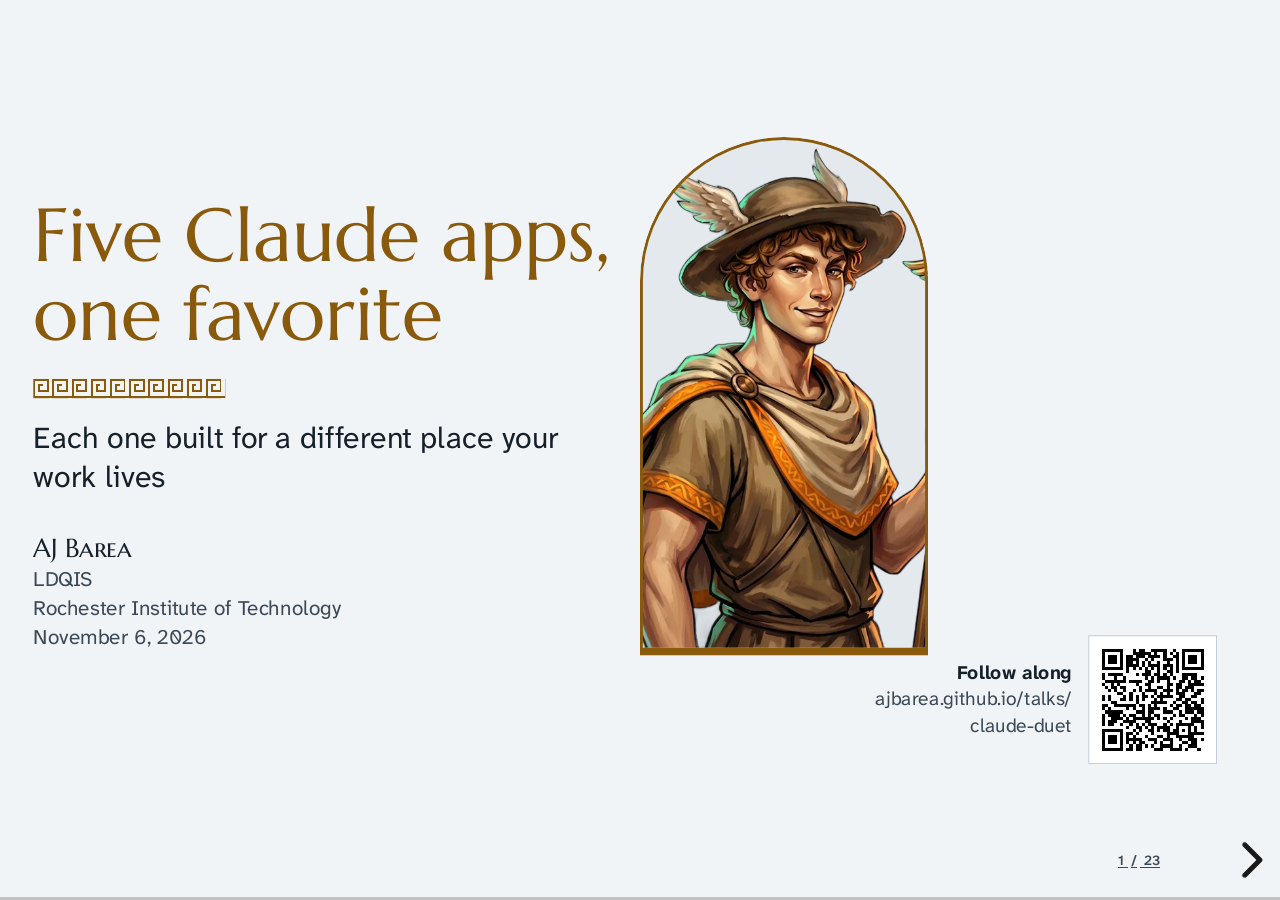
==== commit 664a54b0: "The forge: one look for every talk, a conclusion in each, scripts in script.md - shared/deck.css: li" ====
--- a/claude-duet/index.html
+++ b/claude-duet/index.html
@@ -26,45 +26,19 @@
 <div class="slides">
 
 <section class="title-slide">
-  <span class="kicker">AJ Barea · LDQIS, Rochester Institute of Technology</span>
-  <h1>Five Claude apps, one favorite</h1>
-  <p class="when">November 6, 2026</p>
-  <svg class="robot" viewBox="0 0 260 340" role="img" aria-label="An orange cartoon robot, dancing">
-    <circle class="glow" cx="130" cy="176" r="124"/>
-    <ellipse class="shadow" cx="130" cy="324" rx="64" ry="9"/>
-    <g class="beat" aria-hidden="true">
-      <path class="note n1" d="M30 112a9 7 0 1 0 12 -4v-34l16 -5v9l-10 3z"/>
-      <path class="note n2" d="M214 96a9 7 0 1 0 12 -4v-34l16 -5v9l-10 3z"/>
-      <path class="note n3" d="M222 214a8 6 0 1 0 10 -3v-26l13 -4v7l-8 2.5z"/>
-    </g>
-    <g class="bot">
-      <g class="leg l"><rect x="98" y="250" width="22" height="54" rx="10"/><rect x="86" y="294" width="40" height="16" rx="8"/></g>
-      <g class="leg r"><rect x="140" y="250" width="22" height="54" rx="10"/><rect x="134" y="294" width="40" height="16" rx="8"/></g>
-      <g class="arm l"><rect x="36" y="160" width="50" height="18" rx="9"/><circle cx="38" cy="169" r="14"/></g>
-      <g class="arm r"><rect x="174" y="160" width="50" height="18" rx="9"/><circle cx="222" cy="169" r="14"/></g>
-      <rect class="body" x="78" y="148" width="104" height="112" rx="24"/>
-      <rect class="panel" x="100" y="176" width="60" height="40" rx="10"/>
-      <circle class="light a" cx="115" cy="196" r="6"/>
-      <circle class="light b" cx="130" cy="196" r="6"/>
-      <circle class="light c" cx="145" cy="196" r="6"/>
-      <g class="head">
-        <line class="stalk" x1="130" y1="48" x2="130" y2="26"/>
-        <circle class="bulb" cx="130" cy="20" r="10"/>
-        <rect class="skull" x="62" y="44" width="136" height="100" rx="32"/>
-        <rect class="face" x="80" y="62" width="100" height="62" rx="20"/>
-        <circle class="eye" cx="110" cy="90" r="9"/>
-        <circle class="eye" cx="150" cy="90" r="9"/>
-        <path class="smile" d="M114 106q16 12 32 0"/>
-      </g>
-    </g>
-  </svg>
+  <div class="title-text">
+    <h1>Five Claude apps, one favorite</h1>
+    <p class="subtitle">Each one built for a different place your work lives</p>
+    <p class="byline"><b>AJ Barea</b><span>LDQIS</span><span>Rochester Institute of Technology</span><span>November 6, 2026</span></p>
+  </div>
+  <figure class="mark-figure"><img src="../shared/cast/hermes.webp" alt="Hermes, a painted messenger in a winged hat, holding his staff"></figure>
   <!-- qr:follow -->
   <div class="qr qr-follow">
     <p class="qr-label"><b>Follow along</b><span>ajbarea.github.io/talks/<wbr>claude-duet</span></p>
     <svg class="qr-code" viewBox="0 0 41 41" role="img" aria-label="QR code for ajbarea.github.io/talks/claude-duet" shape-rendering="crispEdges"><rect width="41" height="41" fill="#fff"/><path fill="#000" d="M4 4h7v1h-7zM14 4h1v1h-1zM16 4h2v1h-2zM20 4h5v1h-5zM27 4h1v1h-1zM30 4h7v1h-7zM4 5h1v1h-1zM10 5h1v1h-1zM14 5h6v1h-6zM21 5h1v1h-1zM24 5h1v1h-1zM26 5h1v1h-1zM28 5h1v1h-1zM30 5h1v1h-1zM36 5h1v1h-1zM4 6h1v1h-1zM6 6h3v1h-3zM10 6h1v1h-1zM12 6h2v1h-2zM15 6h3v1h-3zM19 6h4v1h-4zM24 6h1v1h-1zM27 6h2v1h-2zM30 6h1v1h-1zM32 6h3v1h-3zM36 6h1v1h-1zM4 7h1v1h-1zM6 7h3v1h-3zM10 7h1v1h-1zM12 7h4v1h-4zM18 7h1v1h-1zM20 7h1v1h-1zM24 7h3v1h-3zM28 7h1v1h-1zM30 7h1v1h-1zM32 7h3v1h-3zM36 7h1v1h-1zM4 8h1v1h-1zM6 8h3v1h-3zM10 8h1v1h-1zM12 8h2v1h-2zM15 8h1v1h-1zM17 8h1v1h-1zM19 8h1v1h-1zM22 8h1v1h-1zM25 8h1v1h-1zM28 8h1v1h-1zM30 8h1v1h-1zM32 8h3v1h-3zM36 8h1v1h-1zM4 9h1v1h-1zM10 9h1v1h-1zM12 9h4v1h-4zM17 9h1v1h-1zM19 9h4v1h-4zM24 9h3v1h-3zM28 9h1v1h-1zM30 9h1v1h-1zM36 9h1v1h-1zM4 10h7v1h-7zM12 10h1v1h-1zM14 10h1v1h-1zM16 10h1v1h-1zM18 10h1v1h-1zM20 10h1v1h-1zM22 10h1v1h-1zM24 10h1v1h-1zM26 10h1v1h-1zM28 10h1v1h-1zM30 10h7v1h-7zM12 11h1v1h-1zM18 11h2v1h-2zM22 11h1v1h-1zM25 11h2v1h-2zM28 11h1v1h-1zM4 12h1v1h-1zM6 12h5v1h-5zM15 12h1v1h-1zM17 12h3v1h-3zM21 12h2v1h-2zM24 12h1v1h-1zM26 12h1v1h-1zM30 12h5v1h-5zM4 13h1v1h-1zM8 13h1v1h-1zM11 13h1v1h-1zM18 13h1v1h-1zM20 13h1v1h-1zM22 13h4v1h-4zM27 13h1v1h-1zM30 13h2v1h-2zM33 13h2v1h-2zM36 13h1v1h-1zM5 14h7v1h-7zM13 14h4v1h-4zM19 14h2v1h-2zM22 14h1v1h-1zM25 14h1v1h-1zM29 14h2v1h-2zM32 14h1v1h-1zM34 14h2v1h-2zM4 15h1v1h-1zM7 15h1v1h-1zM9 15h1v1h-1zM15 15h1v1h-1zM18 15h2v1h-2zM25 15h2v1h-2zM28 15h2v1h-2zM32 15h5v1h-5zM5 16h1v1h-1zM7 16h2v1h-2zM10 16h2v1h-2zM16 16h1v1h-1zM19 16h1v1h-1zM22 16h2v1h-2zM25 16h1v1h-1zM28 16h2v1h-2zM31 16h3v1h-3zM6 17h1v1h-1zM8 17h1v1h-1zM11 17h1v1h-1zM14 17h1v1h-1zM16 17h1v1h-1zM18 17h4v1h-4zM24 17h3v1h-3zM28 17h1v1h-1zM30 17h2v1h-2zM33 17h1v1h-1zM35 17h2v1h-2zM9 18h2v1h-2zM13 18h1v1h-1zM17 18h1v1h-1zM21 18h1v1h-1zM23 18h1v1h-1zM25 18h1v1h-1zM28 18h3v1h-3zM34 18h2v1h-2zM4 19h1v1h-1zM6 19h1v1h-1zM11 19h1v1h-1zM13 19h1v1h-1zM15 19h1v1h-1zM17 19h2v1h-2zM20 19h1v1h-1zM22 19h5v1h-5zM29 19h2v1h-2zM33 19h2v1h-2zM4 20h1v1h-1zM6 20h1v1h-1zM10 20h2v1h-2zM13 20h1v1h-1zM15 20h1v1h-1zM17 20h1v1h-1zM21 20h1v1h-1zM23 20h1v1h-1zM28 20h2v1h-2zM31 20h2v1h-2zM36 20h1v1h-1zM7 21h2v1h-2zM15 21h1v1h-1zM20 21h5v1h-5zM27 21h1v1h-1zM30 21h2v1h-2zM33 21h2v1h-2zM36 21h1v1h-1zM4 22h2v1h-2zM8 22h7v1h-7zM16 22h2v1h-2zM19 22h1v1h-1zM21 22h1v1h-1zM26 22h1v1h-1zM28 22h2v1h-2zM31 22h2v1h-2zM34 22h2v1h-2zM4 23h1v1h-1zM6 23h1v1h-1zM12 23h1v1h-1zM14 23h1v1h-1zM17 23h1v1h-1zM19 23h4v1h-4zM24 23h1v1h-1zM27 23h2v1h-2zM31 23h6v1h-6zM5 24h6v1h-6zM15 24h3v1h-3zM19 24h2v1h-2zM24 24h3v1h-3zM29 24h1v1h-1zM31 24h3v1h-3zM35 24h2v1h-2zM4 25h1v1h-1zM6 25h4v1h-4zM11 25h1v1h-1zM13 25h2v1h-2zM17 25h1v1h-1zM19 25h1v1h-1zM21 25h2v1h-2zM27 25h1v1h-1zM29 25h2v1h-2zM34 25h1v1h-1zM36 25h1v1h-1zM4 26h1v1h-1zM7 26h4v1h-4zM12 26h1v1h-1zM14 26h7v1h-7zM22 26h1v1h-1zM24 26h1v1h-1zM26 26h1v1h-1zM31 26h1v1h-1zM33 26h3v1h-3zM4 27h1v1h-1zM6 27h3v1h-3zM11 27h4v1h-4zM18 27h2v1h-2zM25 27h1v1h-1zM29 27h1v1h-1zM33 27h4v1h-4zM4 28h1v1h-1zM6 28h2v1h-2zM10 28h1v1h-1zM13 28h1v1h-1zM15 28h1v1h-1zM17 28h1v1h-1zM19 28h3v1h-3zM24 28h1v1h-1zM26 28h1v1h-1zM28 28h6v1h-6zM36 28h1v1h-1zM12 29h1v1h-1zM15 29h2v1h-2zM18 29h1v1h-1zM20 29h1v1h-1zM22 29h4v1h-4zM28 29h1v1h-1zM32 29h1v1h-1zM34 29h1v1h-1zM36 29h1v1h-1zM4 30h7v1h-7zM14 30h1v1h-1zM16 30h1v1h-1zM19 30h2v1h-2zM22 30h1v1h-1zM24 30h2v1h-2zM27 30h2v1h-2zM30 30h1v1h-1zM32 30h1v1h-1zM34 30h1v1h-1zM4 31h1v1h-1zM10 31h1v1h-1zM12 31h2v1h-2zM15 31h1v1h-1zM20 31h1v1h-1zM25 31h4v1h-4zM32 31h5v1h-5zM4 32h1v1h-1zM6 32h3v1h-3zM10 32h1v1h-1zM12 32h1v1h-1zM14 32h1v1h-1zM18 32h1v1h-1zM22 32h2v1h-2zM25 32h1v1h-1zM28 32h6v1h-6zM4 33h1v1h-1zM6 33h3v1h-3zM10 33h1v1h-1zM12 33h5v1h-5zM19 33h3v1h-3zM24 33h3v1h-3zM29 33h1v1h-1zM32 33h3v1h-3zM36 33h1v1h-1zM4 34h1v1h-1zM6 34h3v1h-3zM10 34h1v1h-1zM12 34h1v1h-1zM14 34h1v1h-1zM16 34h2v1h-2zM21 34h1v1h-1zM23 34h1v1h-1zM26 34h1v1h-1zM30 34h2v1h-2zM33 34h2v1h-2zM4 35h1v1h-1zM10 35h1v1h-1zM13 35h1v1h-1zM15 35h2v1h-2zM18 35h1v1h-1zM20 35h1v1h-1zM23 35h4v1h-4zM29 35h1v1h-1zM32 35h3v1h-3zM4 36h7v1h-7zM12 36h2v1h-2zM15 36h2v1h-2zM21 36h3v1h-3zM26 36h4v1h-4zM31 36h1v1h-1zM35 36h1v1h-1z"/></svg>
   </div>
   <!-- /qr -->
-  <aside class="notes">Hi everyone. Dr. Reznik asked me to explain Claude Duet, the new agent Anthropic announced on October 21st. I'll do that, side by side with the other four Claude apps. Here's the one idea to take home. Each Claude app is built for a different place your work lives, so you pick the app by the place. And for code, the one I'd start with is Claude Code, my favorite. Please stop me any time. <small>Sources: Anthropic's announcement.</small></aside>
+  <aside class="notes"><ul><li>Dr. Reznik asked about Claude Duet, announced October 21</li><li>One idea: pick the app by the place your work lives</li><li>For code, start with Claude Code. Stop me any time</li></ul></aside>
 </section>
 
 <section data-contribution data-chapter="1 · Five places">
@@ -77,9 +51,9 @@
     <li><svg class="ico" viewBox="0 0 48 48" aria-hidden="true"><use href="#i-sci"/></svg><b>Your research</b><span class="to" aria-hidden="true">↓</span><span class="app">Claude Science</span></li>
     <li><svg class="ico" viewBox="0 0 48 48" aria-hidden="true"><use href="#i-mail"/></svg><b>Your accounts</b><span class="to" aria-hidden="true">↓</span><span class="app">Claude Duet</span></li>
   </ol>
-  <p class="mine fragment" data-motion="rise"><b>What I did:</b> <span data-value="week.labPrs"></span> changes to Richard Lange's lab code with Claude Code, and Duet on my phone since October 27. <b>Why you should care:</b> an app can only help with work it can reach. Duet can't see your lab's files.</p>
-  <p class="footnote">Orange: the one I'd start with for code. Apps in the order they launched, left to right.</p>
-  <aside class="notes">Here's the map. Your work lives in five places: a conversation, your computer, your code, your research, and your accounts, like email and calendar. Anthropic has built one app for each: Claude chat, Claude Desktop, Claude Code, Claude Science and Claude Duet. Here's what I did with them. Last week I sent three changes to Richard Lange's lab code with Claude Code, and I've been in Duet's preview since October 27th. Here's why you should care. An app can only help with work it can reach. Duet can't see your lab's files, and the chat in your browser can't open your lab server. So pick the app by the place. Let's take them in the order they came out. <small>Sources: each app's announcement; nn-library #17, #18, torch-mlflow-template #3.</small></aside>
+  <p class="mine fragment" data-fragment-index="0" data-motion="rise"><b>What I did:</b> <span data-value="week.labPrs"></span> changes sent to Richard Lange's lab code with Claude Code, and Duet on my phone since October 27.</p>
+  <p class="mine care fragment" data-fragment-index="0" data-motion="rise"><b class="care">Why you should care:</b> an app can only help with work it can reach. Duet can't see your lab's files.</p>
+  <aside class="notes"><ul><li>Five places: a conversation, your computer, your code, your research, your accounts</li><li>What I did: <span data-value="week.labPrs"></span> changes to Richard Lange's lab code; Duet since October 27</li><li>Why care: an app can only help with work it can reach</li></ul></aside>
 </section>
 
 <section class="app-slide" data-chapter="2 · Five apps">
@@ -93,13 +67,13 @@
       <small>Illustrative</small>
     </div>
     <dl class="facts">
-      <div><dt>What it does</dt><dd>Answers, drafts and explains, on the web, desktop and phone. On paid plans it also makes documents, slides and designs.</dd></div>
+      <div><dt>What it does</dt><dd>Answers, drafts and explains, on the web, desktop and phone. On paid plans it also makes documents, slides and designs (beta).</dd></div>
       <div class="use"><dt>A lab could</dt><dd>Paste a reviewer's comments and get a point-by-point plan for the response letter.</dd></div>
       <div class="lim"><dt>One limit</dt><dd>In the browser it sees only what you paste, upload or connect, not your laptop's files.</dd></div>
     </dl>
   </div>
   <p class="footnote">Since July 2023, when claude.ai opened as a public beta.</p>
-  <aside class="notes">First, the oldest: Claude chat, at claude.ai since July 2023, and on your phone and desktop too. It's for a conversation. You ask; it answers, drafts and explains. On paid plans it now also makes documents, slides and designs right in the chat. A lab could use it like this: paste a reviewer's comments and ask for a point-by-point plan for the response letter. The limit is what it can reach. In the browser, it sees only what you paste, upload or connect. It can't open the files on your laptop. For that, there's the desktop app. <small>FILL: AJ's own example? Sources: Anthropic, Claude 2 announcement, July 11, 2023; claude.com pricing; Claude Cowork and chat are now one Claude, September 16, 2026.</small></aside>
+  <aside class="notes"><ul><li>Since July 2023; web, desktop and phone</li><li>A lab could: reviewer comments into a point-by-point response plan</li><li>Limit: sees only what you paste, upload or connect</li></ul></aside>
 </section>
 
 <section class="app-slide" data-chapter="2 · Five apps">
@@ -118,21 +92,21 @@
         <li class="ok">papers/</li>
         <li class="no">everything else</li>
       </ul>
-      <small>Illustrative folders. Blue: the ones you chose; grey: closed to it.</small>
+      <small>Illustrative folders. Blue: the ones you chose; dashed: closed to it.</small>
     </div>
     <dl class="facts">
       <div><dt>What it does</dt><dd>The chat, Cowork for longer tasks, and Claude Code in one app; it reads and writes the folders you choose.</dd></div>
-      <div class="use"><dt>In my work</dt><dd>My summer team's analyst tool, makesense, installs into Claude Desktop from one ZIP file and runs on the analyst's computer.</dd></div>
+      <div class="use ours"><dt>In my work</dt><dd>My summer team's analyst tool, makesense, installs into Claude Desktop from one ZIP file and runs on the analyst's computer.</dd></div>
       <div class="lim"><dt>One limit</dt><dd>To reach your files, the app has to be open on that computer.</dd></div>
     </dl>
   </div>
   <p class="footnote">Since October 2024 on Mac and Windows; Linux now in beta.</p>
-  <aside class="notes">Claude Desktop came in October 2024, first for Mac and Windows; Linux is in beta now. It's for your computer. One app holds the chat, Cowork for longer tasks, and Claude Code, and it can read and write the folders you choose. Here's how I used it. This summer, my SCADS team built an analyst tool called makesense. It installs into Claude Desktop from one ZIP file and runs on the analyst's own computer. The limit: to reach your files, the app has to be open on that computer. Close it, and Claude can keep working in the cloud, but not in your folders. Next, the app for code. <small>Sources: Anthropic on X, October 31, 2024; help center, Install Claude Desktop and Get started with Claude Cowork; makesense, August 2026.</small></aside>
+  <aside class="notes"><ul><li>Since October 2024; chat, Cowork and Code in one app</li><li>makesense installs from one ZIP and runs on the analyst's computer</li><li>Limit: the app must be open to reach your files</li></ul></aside>
 </section>
 
 <section class="app-slide" data-chapter="2 · Five apps">
   <span class="kicker">2 · Five apps</span>
-  <h2>Claude Code is for your code: it reads, edits and runs your repository</h2>
+  <h2>Claude Code is for your code: it reads, edits and tests your repository</h2>
   <ol class="strip"><li>A conversation</li><li>Your computer</li><li class="on fav" aria-current="true">Your code</li><li>Your research</li><li>Your accounts</li></ol>
   <div class="app-body">
     <div class="scene code-scene">
@@ -146,12 +120,12 @@
     </div>
     <dl class="facts">
       <div><dt>What it does</dt><dd>Works in your project's folder, from the terminal, your editor, the desktop app or the web: reads code, edits files, runs your tests.</dd></div>
-      <div class="use"><dt>In my work</dt><dd>For Richard Lange's lab, one step that compares two neural networks now needs about a thousandth of the memory.</dd></div>
+      <div class="use ours"><dt>In my work</dt><dd>My open change for Richard Lange's lab cuts one step that compares two neural networks to about a thousandth of the memory.</dd></div>
       <div class="lim"><dt>One limit</dt><dd>It makes confident mistakes, so read every change before you commit it.</dd></div>
     </dl>
   </div>
   <p class="footnote">Research preview since February 2025; generally available since May 2025.</p>
-  <aside class="notes">Claude Code arrived in February 2025 as a research preview, and became generally available that May. It's for your code. It works inside your repository, from the terminal, your editor, the desktop app or the web. It reads the code, edits files and runs your tests. In my work: for Richard Lange's lab, I used it to cut the memory one step needs, the step that compares two neural networks, from about a gigabyte to under a megabyte. The limit: it makes confident mistakes, so read every change before you commit it. More on it soon. Next, research. <small>Sources: Anthropic, Claude 3.7 Sonnet and Claude Code, February 24, 2025; Claude 4, May 22, 2025; nn-library #18.</small></aside>
+  <aside class="notes"><ul><li>Research preview February 2025, generally available May 2025</li><li>Lange lab change: one step from <span data-value="week.memBefore"></span> to <span data-value="week.memAfter"></span></li><li>Limit: confident mistakes, so read every change</li></ul></aside>
 </section>
 
 <section class="app-slide" data-chapter="2 · Five apps">
@@ -173,8 +147,8 @@
       <div class="lim"><dt>One limit</dt><dd>Its reviewer doesn't rerun the analysis, so you still check the results yourself.</dd></div>
     </dl>
   </div>
-  <p class="footnote">Beta since June 30, 2026. Built for any field, from biology to computer science.</p>
-  <aside class="notes">Claude Science has been a beta since June 30th. It's for your research. It's a separate app that runs on your computer, your lab's server or a cluster. You describe an analysis in plain words. It writes and runs the code in a sandbox, and saves every figure with the code and history that made it. It started in biology, but it works for any field. A lab could use it to rebuild last semester's figures, so each one can be traced and reproduced. The limit: a reviewer checks its claims against what ran, but it doesn't rerun the analysis. You still check the results yourself. And last, Duet. <small>FILL: AJ's own example? Sources: Anthropic, Claude Science announcement, June 30, 2026; Claude Science docs overview; Get started with Claude Science (help center).</small></aside>
+  <p class="footnote">Beta since June 30, 2026.</p>
+  <aside class="notes"><ul><li>Beta since June 30; your computer, lab server or cluster</li><li>Each figure saved with the code and history that made it</li><li>Limit: its reviewer doesn't rerun the analysis</li></ul></aside>
 </section>
 
 <section class="app-slide" data-chapter="2 · Five apps">
@@ -184,16 +158,17 @@
   <div class="app-body">
     <div class="scene duet-scene">
       <img src="img/duet-card.png" width="840" height="436" alt="A card from my Duet app: Draft your BONSAI rotation wrap-up for Richard? Your BONSAI rotation ends Friday, and Richard welcomed ideas on his lab's library and project template. I'll draft a short thank-you and wrap-up note, leaving gaps for what you found. Noticed Sun 5:38 AM.">
-      <small>A real card from my Duet, Sunday.</small>
+      <p class="card-text"><b>Draft your BONSAI rotation wrap-up for Richard?</b>Your BONSAI rotation ends Friday, and Richard welcomed ideas on his lab's library and project template. I'll draft a short thank-you and wrap-up note, leaving gaps for what you found.</p>
+      <small>A real card from my Duet, November 1, 2026.</small>
     </div>
     <dl class="facts">
       <div><dt>What it does</dt><dd>Checks your connected accounts every few hours from its own cloud computer. Asks before it sends, pays, signs or deletes.</dd></div>
-      <div class="use"><dt>In my work</dt><dd>It read Richard Lange's email and offered to draft my rotation wrap-up note.</dd></div>
+      <div class="use ours"><dt>In my work</dt><dd>It read an email Richard Lange sent me and offered to draft my rotation wrap-up note.</dd></div>
       <div class="lim"><dt>One limit</dt><dd>It can't see your computer's files, and it isn't on Team plans yet, so it isn't on our lab's plan.</dd></div>
     </dl>
   </div>
-  <p class="footnote">Research preview since October 21, 2026, by waitlist for US Pro, Max and Ultra plans. Runs on Claude Opus 5.5.</p>
-  <aside class="notes">Duet is the newest, a research preview since October 21st, and it's the one Dr. Reznik asked about. It's for your accounts. It has its own computer in Anthropic's cloud, so it keeps working with your phone and laptop off. Every few hours it checks your connected accounts, and when something needs you, it comes to you. Here's a real one from Sunday: it read Richard Lange's email and offered to draft my rotation wrap-up. Before it sends a message, makes a payment, signs a document or deletes anything, it shows you first and waits for your yes. The limits: it can't see the files on your computer, and it isn't on Team plans yet, so it isn't on our lab's plan. Now, all five on one page. <small>Sources: Introducing Claude Duet, October 21, 2026; Get started with Claude Duet (help center); my Duet app, November 1.</small></aside>
+  <p class="footnote">Research preview since October 21, 2026, by waitlist for US Pro, Max and Ultra plans.</p>
+  <aside class="notes"><ul><li>Research preview since October 21; Dr. Reznik's question</li><li>Real card, November 1: offered to draft my rotation wrap-up</li><li>Asks before it sends, pays, signs or deletes; no files; not on Team plans</li></ul></aside>
 </section>
 
 <section data-chapter="3 · Which app when">
@@ -209,34 +184,33 @@
       <tr><td>Email, calendar, follow-ups</td><td><svg class="ico" viewBox="0 0 48 48" aria-hidden="true"><use href="#i-mail"/></svg>your accounts</td><td>Claude Duet</td></tr>
     </tbody>
   </table>
-  <p class="footnote">Orange: the one I'd start with for code.</p>
-  <aside class="notes">Here's the whole talk on one slide. A question or a draft: the chat. Files on your laptop: Desktop. A repository: Claude Code. An analysis you'll need to reproduce: Claude Science. Your inbox and calendar: Duet. And if your work is code, start with Claude Code. Here's why it's my favorite. <small>Sources: the five slides before this one.</small></aside>
+  <aside class="notes"><ul><li>Question or draft: chat. Laptop files: Desktop. A repository: Code</li><li>Reproducible analysis: Science. Inbox and calendar: Duet</li><li>For code, start with Claude Code</li></ul></aside>
 </section>
 
 <section data-chapter="4 · My favorite">
   <span class="kicker">4 · My favorite</span>
   <h2>Of every coding agent I've tried, rivals' included, Claude Code is my favorite</h2>
   <p><span class="tag">My experience, not a benchmark</span></p>
-  <div class="week row3">
+  <div class="week">
     <div class="card" data-motion="rise">
       <b>Real changes to lab code</b>
       <p><span data-value="week.labPrs"></span> changes sent to Richard Lange's lab, each measured before and after, and checked by a second AI agent.</p>
       <ul class="prs"><li>nn-library #17</li><li>nn-library #18</li><li>torch-mlflow-template #3</li></ul>
     </div>
     <div class="card fragment" data-motion="rise">
-      <b>Whole jobs, checked</b>
-      <div class="dots" data-dots="week.videos" data-of="week.videos" data-cols="26"></div>
-      <p class="check">all <span data-value="week.videos"></span> pages on my video channel refreshed; every edit read back after a reload</p>
-    </div>
-    <div class="card fragment" data-motion="rise">
       <b>My rules, at more moments</b>
-      <p>Its hooks can run at <span data-value="hooks.claudeCode"></span> moments in a session, more than any rival I checked.</p>
-      <div class="dots" data-dots="hooks.mine" data-of="hooks.claudeCode" data-cols="17"></div>
-      <p class="check">filled: the <span data-value="hooks.mine"></span> my own rules plugin uses</p>
-    </div>
-  </div>
-  <p class="footnote">Documented hook moments: Claude Code <span data-value="hooks.claudeCode"></span> (November 4), Cursor <span data-value="hooks.cursor"></span>, Codex and Copilot <span data-value="hooks.codex"></span>, Antigravity <span data-value="hooks.antigravity"></span> (November 2).</p>
-  <aside class="notes">Now my opinion, from experience, not a measurement: of every coding agent I've tried, rivals' included, Claude Code is my favorite. Three reasons. It does real work: those three changes to Richard Lange's lab code were each measured before and after, and checked by a second AI agent. It takes on whole jobs: I refreshed all 169 video pages on my channel, and it read back every edit. And it follows my rules. Hooks, the rules it can't skip, can run at 33 different moments in a session. The rivals I checked document between 6 and 21. My own rules plugin uses six, to check every commit, helper agent and email draft before it happens. Let me show you the smallest one. <small>Sources: nn-library #17, #18, torch-mlflow-template #3; talks #46; each tool's hooks page; phylax hooks.json.</small></aside>
+      <p>Moments in a session where a hook can run, from each tool's own docs:</p>
+      <div class="hookrows">
+        <span class="tool cc-label">Claude Code</span><b class="n" data-value="hooks.claudeCode"></b><div class="dots cc" data-dots="hooks.mine" data-of="hooks.claudeCode" data-cols="33" style="--n:33"></div>
+        <span class="tool rival">Cursor</span><span class="n rival" data-value="hooks.cursor"></span><div class="dots rival" data-dots="hooks.cursor" data-of="hooks.cursor" data-cols="21" style="--n:21"></div>
+        <span class="tool rival">Codex, Copilot</span><span class="n rival" data-value="hooks.codex"></span><div class="dots rival" data-dots="hooks.codex" data-of="hooks.codex" data-cols="14" style="--n:14"></div>
+        <span class="tool rival">Antigravity</span><span class="n rival" data-value="hooks.antigravity"></span><div class="dots rival" data-dots="hooks.antigravity" data-of="hooks.antigravity" data-cols="6" style="--n:6"></div>
+      </div>
+      <p class="hook-key"><b>Gold:</b> the <span data-value="hooks.mine"></span> my own rules plugin uses.</p>
+    </div>
+  </div>
+  <p class="footnote">Counted from each tool's hooks page, November 2 and 4, 2026.</p>
+  <aside class="notes"><ul><li>My experience, not a benchmark</li><li><span data-value="week.labPrs"></span> lab changes, each measured and checked by a second agent</li><li>Hooks at <span data-value="hooks.claudeCode"></span> moments; rivals <span data-value="hooks.antigravity"></span> to <span data-value="hooks.cursor"></span>; my plugin uses <span data-value="hooks.mine"></span></li></ul></aside>
 </section>
 
 <section data-chapter="4 · My favorite">
@@ -259,39 +233,49 @@
 fi</code></pre>
     </figure>
   </div>
-  <p class="footnote">A real headless run (claude -p, Claude Opus 5.5, permission prompts off), November 2, 2026, trimmed. Adapted from an example in Anthropic's hooks guide.</p>
-  <aside class="notes">Here's a hook. Your .env file holds passwords and keys. This one, adapted from Anthropic's hooks guide, runs before Claude reads, searches or edits a file, or runs a command. If the target names .env, it blocks the call and says why. Anthropic's version watches only edits; I added reads, searches and shell commands, because in my test Opus changed a protected file through the shell. I asked Claude to add a line to .env. The hook stopped its first command, and Claude told me why instead of trying another way, with permission prompts off. Now, how to try these yourself. <small>Sources: Claude Code hooks guide, "Block edits to protected files", and hooks reference; the runs' transcripts, November 2, on Opus 5.5 and Haiku 5.5.</small></aside>
+  <p class="footnote">A real run with permission prompts off, November 2, 2026, trimmed; adapted from Anthropic's hooks guide.</p>
+  <aside class="notes"><ul><li>.env holds passwords and keys</li><li>Five lines block reads, searches, edits and shell commands that name it</li><li>Real run: the first command was blocked, and Claude said why</li></ul></aside>
 </section>
 
 <section data-chapter="5 · Try one">
   <span class="kicker">5 · Try one</span>
-  <h2>Try one this week: a first step per app</h2>
-  <ul class="firsts" data-motion="stagger" data-child="rise" data-step="120">
-    <li><b>Claude chat</b>paste a paragraph you're stuck on; ask for three rewrites</li>
-    <li><b>Claude Desktop</b>on a paid plan, let Cowork summarize one folder</li>
-    <li><b>Claude Science</b>rebuild one figure you've already made</li>
-    <li><b>Claude Duet</b>join the waitlist (US Pro, Max and Ultra for now)</li>
-  </ul>
-  <div class="code-start" data-motion="rise" data-delay="500">
-    <b class="name">Claude Code, in four steps</b>
+  <h2>Try Claude Code this week in four steps</h2>
+  <div class="code-start" data-motion="rise">
     <ol class="steps4">
       <li><b>Install</b>one command, below</li>
       <li><b>Open your repository</b>run <code>claude</code>, then <code>/init</code> writes a <code>CLAUDE.md</code> of your project's rules</li>
       <li><b>Add one rule as a hook</b>the <code>.env</code> hook from the demo is a good first one</li>
       <li><b>Give it one small task</b>a failing test or a stale README; read the change before you commit</li>
     </ol>
-    <p class="install"><span><span class="os">macOS, Linux</span><code>curl -fsSL https://claude.ai/install.sh | bash</code></span><span><span class="os">Windows PowerShell</span><code>irm https://claude.ai/install.ps1 | iex</code></span></p>
-  </div>
-  <p class="lead">Claude Code needs Pro or above, Team, Enterprise or an API account. What it reads goes to Anthropic; on Team, Enterprise and API plans, Anthropic doesn't train on it and keeps it 30 days by default.</p>
-  <aside class="notes">So, try one this week. For the chat, paste a paragraph you're stuck on and ask for three rewrites. For Desktop, let Cowork summarize one folder. For Claude Science, rebuild one figure you've already made; on a Team plan, the owner turns it on first. For Duet, join the waitlist. And for Claude Code, four steps. Install it. In your repository, run claude, then slash init, which writes down your build commands and conventions. Add one rule as a hook, like the .env one. Then give it one small task, and read the change. It needs a paid plan or an API account; Anthropic has a discounted Team plan for scientists that a PI can apply for. On privacy: what it reads goes to Anthropic. On Team, Enterprise and API plans, Anthropic doesn't train on it unless your organization opts in, and keeps it 30 days by default. <small>Sources: Claude Code overview and data-usage docs; Commercial Terms; pricing; Team plan for scientists; help center pages for Cowork, Science and Duet.</small></aside>
+    <p class="install"><span><span class="os">macOS, Linux (Windows: backup slides)</span><code>curl -fsSL https://claude.ai/install.sh | bash</code></span></p>
+  </div>
+  <aside class="notes"><ul><li>Install; claude then /init; add the .env hook; one small task</li><li>Needs a paid plan or an API account; Team plan for scientists</li><li>Other apps' first steps and privacy: backup</li></ul></aside>
+</section>
+
+<section data-conclusion>
+  <h2>Each place your work lives has its own Claude app, and code starts in Claude Code</h2>
+  <div class="recap" style="--n:3" data-motion="stagger" data-child="rise" data-step="150">
+    <div class="tile"><p class="num">5 apps</p><p>for five places: a conversation, your computer, your code, your research, your accounts</p></div>
+    <div class="tile ours"><p class="num"><span data-value="week.labPrs"></span> changes</p><p>to Richard Lange's lab code with Claude Code, each measured and reviewed</p></div>
+    <div class="tile"><p class="num"><span data-value="hooks.claudeCode"></span> moments</p><p>where Claude Code's hooks can run, more than any rival I checked</p></div>
+  </div>
+  <div class="open">
+    <p class="open-h">Still open</p>
+    <ul>
+      <li>Duet can't see a lab's files, and it isn't on Team plans yet</li>
+      <li>Every app makes confident mistakes: checking its work stays with you</li>
+    </ul>
+  </div>
+  <aside class="notes"><ul><li>Pick the app by the place; for code, start with Claude Code</li><li>5 apps; <span data-value="week.labPrs"></span> lab changes; hooks at <span data-value="hooks.claudeCode"></span> moments</li><li>Open: Duet and lab files; confident mistakes. "That's my talk."</li></ul></aside>
 </section>
 
 <section class="closing">
+  <figure class="mark-figure"><img src="../shared/cast/hermes.webp" alt=""></figure>
   <div class="close-text">
   <h2>Thank you</h2>
   <p class="asks">I'm glad to take questions.</p>
-  <p class="muted">AJ Barea · PhD student, Rochester Institute of Technology</p>
-  <p class="muted">ajbarea.github.io · github.com/ajbarea</p>
+  <p class="contact"><b>AJ Barea</b><br>PhD student, Rochester Institute of Technology</p>
+  <p class="contact"><a href="mailto:ajb6289@rit.edu">ajb6289@rit.edu</a><br><a href="https://github.com/ajbarea">github.com/ajbarea</a></p>
   </div>
   <!-- qr:close -->
   <div class="qr qr-close" data-motion="pop" data-delay="300" data-dur="600">
@@ -299,18 +283,29 @@
     <p class="qr-label"><b>These slides</b><span>ajbarea.github.io/talks/<br>claude-duet</span></p>
   </div>
   <!-- /qr -->
-  <aside class="notes">So: each Claude app is built for a different place your work lives. Pick the app by the place, and for code, start with Claude Code. The slides and every source are at the link. Thank you; I'm glad to take questions.</aside>
-</section>
-
-<section class="backup">
+  <aside class="notes"><ul><li>Thank you</li><li>The slides and every source are at the link</li><li>"I'm glad to take questions."</li></ul></aside>
+</section>
+
+<section class="backup divider">
   <h2>Backup slides</h2>
 </section>
 
-<section class="backup discussion dark" data-background-color="#14181f">
-  <span class="kicker">Discussion</span>
+<section class="backup discussion">
   <h2>What rule would you want every agent in your lab to follow?</h2>
   <p class="muted">Never touch the raw data? Validate before every analysis? Keep private data out?</p>
   <aside class="notes">If you could give every agent in your lab one rule it can't skip, what would it be? For me, it's never running an analysis on data that hasn't passed validation. ... Each of those could be a hook like the one you just saw.</aside>
+</section>
+
+<section class="backup">
+  <h2>A first step for each of the other four apps, and where your code goes</h2>
+  <ul class="firsts" data-motion="stagger" data-child="rise" data-step="120">
+    <li><b>Claude chat</b>ask for three rewrites of a stuck paragraph</li>
+    <li><b>Claude Desktop</b>let Cowork summarize one folder</li>
+    <li><b>Claude Science</b>rebuild one figure you've already made</li>
+    <li><b>Claude Duet</b>join the waitlist (US Pro, Max, Ultra)</li>
+  </ul>
+  <p class="install"><span><span class="os">Claude Code on Windows PowerShell</span><code>irm https://claude.ai/install.ps1 | iex</code></span></p>
+  <p class="lead">Claude Code needs Pro or above, Team, Enterprise or an API account; a PI can apply for Anthropic's Team plan for scientists. What it reads goes to Anthropic. Team, Enterprise and API: no training on it, kept 30 days by default. Pro, Max and Ultra: training follows your privacy setting.</p>
 </section>
 
 <section class="backup">
@@ -342,7 +337,7 @@
 <section class="backup">
   <h2>The hook, ready to copy</h2>
   <div class="cards" style="--n:2">
-    <figure class="hookfile">
+    <figure class="hookfile copy">
       <figcaption>.claude/settings.json</figcaption>
       <pre><code>{
   "hooks": {
@@ -356,7 +351,7 @@
   }
 }</code></pre>
     </figure>
-    <figure class="hookfile">
+    <figure class="hookfile copy">
       <figcaption>.claude/hooks/protect-env.sh (then chmod +x)</figcaption>
       <pre><code>#!/bin/bash
 target=$(jq -r '.tool_input | [.file_path, .path, .glob, .command] | join(" ")') || exit 2
@@ -371,7 +366,7 @@
 
 <section class="backup">
   <h2>Duet, the details people ask about</h2>
-  <table class="data">
+  <table class="data details">
     <tbody>
       <tr><th>Does on its own</th><td>Checks accounts, builds dashboards, writes forecasts and briefs, helps with meetings, prototypes web apps</td></tr>
       <tr><th>Never allowed</th><td>Trading securities or moving money between accounts, even with your yes</td></tr>
@@ -394,23 +389,23 @@
   <h2>What lab code needs, app by app</h2>
   <div class="need-wrap">
   <table class="need">
-    <thead><tr><th>What lab code needs</th><th>Claude chat</th><th>Claude Code</th><th>Claude Science</th><th>Claude Duet</th></tr></thead>
+    <thead><tr><th>What lab code needs</th><th>Claude chat</th><th>Claude Desktop</th><th>Claude Code</th><th>Claude Science</th><th>Claude Duet</th></tr></thead>
     <tbody>
-      <tr><td>Reads and changes your repository</td><td data-label="Chat" class="p"><span class="mark" aria-hidden="true">~</span>sees what you upload or connect</td><td data-label="Code" class="y"><span class="mark" aria-hidden="true">✓</span>works in it</td><td data-label="Science" class="p"><span class="mark" aria-hidden="true">~</span>reads, runs and edits your scripts</td><td data-label="Duet" class="n"><span class="mark" aria-hidden="true">✕</span>can't see your computer's files</td></tr>
-      <tr><td>Runs on your own computer or cluster</td><td data-label="Chat" class="n"><span class="mark" aria-hidden="true">✕</span>Anthropic's cloud</td><td data-label="Code" class="y"><span class="mark" aria-hidden="true">✓</span>your terminal</td><td data-label="Science" class="y"><span class="mark" aria-hidden="true">✓</span>laptop, lab server or cluster</td><td data-label="Duet" class="n"><span class="mark" aria-hidden="true">✕</span>its own cloud computer</td></tr>
-      <tr><td>Follows your lab's own rules</td><td data-label="Chat" class="p"><span class="mark" aria-hidden="true">~</span>skills you add</td><td data-label="Code" class="y"><span class="mark" aria-hidden="true">✓</span>hooks it can't skip</td><td data-label="Science" class="p"><span class="mark" aria-hidden="true">~</span>skills you save</td><td data-label="Duet" class="p"><span class="mark" aria-hidden="true">~</span>Anthropic's list</td></tr>
-      <tr><td>Comes to you unasked</td><td data-label="Chat" class="n"><span class="mark" aria-hidden="true">✕</span>waits for you</td><td data-label="Code" class="p"><span class="mark" aria-hidden="true">~</span>on a schedule you set</td><td data-label="Science" class="n"><span class="mark" aria-hidden="true">✕</span>you start each analysis</td><td data-label="Duet" class="y"><span class="mark" aria-hidden="true">✓</span>checks every few hours</td></tr>
+      <tr><td>Reads and changes your repository</td><td data-label="Chat" class="p"><span class="mark" aria-hidden="true">~</span>sees what you upload or connect</td><td data-label="Desktop" class="p"><span class="mark" aria-hidden="true">~</span>its Code tab is Claude Code</td><td data-label="Code" class="y"><span class="mark" aria-hidden="true">✓</span>works in it</td><td data-label="Science" class="p"><span class="mark" aria-hidden="true">~</span>reads, runs and edits your scripts</td><td data-label="Duet" class="n"><span class="mark" aria-hidden="true">✕</span>can't see your computer's files</td></tr>
+      <tr><td>Runs on your own computer or cluster</td><td data-label="Chat" class="n"><span class="mark" aria-hidden="true">✕</span>Anthropic's cloud</td><td data-label="Desktop" class="y"><span class="mark" aria-hidden="true">✓</span>your computer, folders you choose</td><td data-label="Code" class="y"><span class="mark" aria-hidden="true">✓</span>your terminal</td><td data-label="Science" class="y"><span class="mark" aria-hidden="true">✓</span>laptop, lab server or cluster</td><td data-label="Duet" class="n"><span class="mark" aria-hidden="true">✕</span>its own cloud computer</td></tr>
+      <tr><td>Follows your lab's own rules</td><td data-label="Chat" class="p"><span class="mark" aria-hidden="true">~</span>skills you add</td><td data-label="Desktop" class="p"><span class="mark" aria-hidden="true">~</span>skills and plugins you add</td><td data-label="Code" class="y"><span class="mark" aria-hidden="true">✓</span>hooks it can't skip</td><td data-label="Science" class="p"><span class="mark" aria-hidden="true">~</span>skills you save</td><td data-label="Duet" class="p"><span class="mark" aria-hidden="true">~</span>Anthropic's list</td></tr>
+      <tr><td>Comes to you unasked</td><td data-label="Chat" class="n"><span class="mark" aria-hidden="true">✕</span>waits for you</td><td data-label="Desktop" class="p"><span class="mark" aria-hidden="true">~</span>scheduled Cowork tasks</td><td data-label="Code" class="p"><span class="mark" aria-hidden="true">~</span>on a schedule you set</td><td data-label="Science" class="n"><span class="mark" aria-hidden="true">✕</span>you start each analysis</td><td data-label="Duet" class="y"><span class="mark" aria-hidden="true">✓</span>checks every few hours</td></tr>
     </tbody>
   </table>
   </div>
-  <p class="footnote">Apps in launch order. Claude Science saves a pipeline as a skill it reuses.</p>
+  <p class="footnote">Apps in launch order. Claude Desktop also holds the chat and Cowork. Claude Science saves a pipeline as a skill it reuses.</p>
 </section>
 
 
 <section class="backup">
   <h2>Who starts the work: only Duet comes to you unasked</h2>
   <div class="relmap wide" data-source="surfaces" data-differs="off"></div>
-  <p class="footnote">Orange: today's two. Cowork runs in Claude Desktop and is moving into the chat, plan by plan; Claude Design now works inside any Claude chat.</p>
+  <p class="footnote">Cowork runs in Claude Desktop and is moving into the chat, plan by plan; Claude Design now works inside any Claude chat.</p>
 </section>
 
 
--- a/shared/deck.css
+++ b/shared/deck.css
@@ -1,24 +1,99 @@
-/* Every text colour clears 7:1 on the surface it sits on. Figure marks use Okabe-Ito
-   hues, which stay distinct under the common colour-vision deficiencies. System fonts only,
-   so the deck looks the same offline. */
+/* The forge: AJ's talks share one look. A cool marble ground, deep forge ink, a classical display
+   face for titles and a hyperlegible sans for reading. Bronze and gold mark AJ's own work and
+   nothing else; vermilion is failure or risk; bluish green is the fix or a pass; sky blue is
+   neutral context. Each role keeps its meaning in every deck and figure.
+
+   Contrast, measured: every text colour below clears 7:1 on marble and on card white, the gold
+   title colour 5.4:1 for large text. Marks: the four role colours sit at CIELAB lightness 78
+   (sky), 65 (gold), 51 (green) and 39 (vermilion), so they part in greyscale too, and stay apart
+   under simulated protan, deutan and tritan vision (CAM02-UCS distance 21 or more between any
+   pair). A pale mark reaches 3:1 through its darker outline, the *-line colour.
+   Sources: Okabe and Ito (2008) for the hues; Paul Tol's high-contrast scheme for the gold;
+   Machado et al. (2009) for the simulation. */
+/* The display face is Marcellus for letters and Atkinson Hyperlegible for figures: Marcellus
+   draws 1 like a Roman I and 0 like an O, so "71" and "100" misread in a title. */
+@font-face {
+  font-family: "Forge Display";
+  src: url("fonts/marcellus-latin-400-normal.woff2") format("woff2");
+  font-weight: 400;
+  font-display: block;
+  unicode-range: U+0000-002F, U+003A-FFFF;
+}
+@font-face {
+  font-family: "Forge Display";
+  src: url("fonts/atkinson-hyperlegible-next-latin-wght-normal.woff2") format("woff2");
+  font-weight: 400;
+  font-display: block;
+  unicode-range: U+0030-0039;
+  size-adjust: 96%;
+}
+@font-face {
+  font-family: "Marcellus SC";
+  src: url("fonts/marcellus-sc-latin-400-normal.woff2") format("woff2");
+  font-weight: 400;
+  font-display: block;
+}
+@font-face {
+  font-family: "Atkinson Hyperlegible Next";
+  src: url("fonts/atkinson-hyperlegible-next-latin-wght-normal.woff2") format("woff2");
+  font-weight: 200 800;
+  font-style: normal;
+  font-display: block;
+}
+@font-face {
+  font-family: "Atkinson Hyperlegible Next";
+  src: url("fonts/atkinson-hyperlegible-next-latin-wght-italic.woff2") format("woff2");
+  font-weight: 200 800;
+  font-style: italic;
+  font-display: block;
+}
+@font-face {
+  font-family: "Atkinson Hyperlegible Mono";
+  src: url("fonts/atkinson-hyperlegible-mono-latin-wght-normal.woff2") format("woff2");
+  font-weight: 200 800;
+  font-display: block;
+}
+
 :root {
-  --paper: #faf8f3;
-  --ink: #1a1a1a;
-  --muted: #44403c;
-  --label: #1e3a8a;
-  --limit: #7c2d12;
+  /* ground and ink */
+  --paper: #f1f4f6;      /* marble */
   --card: #ffffff;
-  --line: #d6d3d1;
-  --band: #f1efe9;
-  --night: #14181f;
-  --night-ink: #f5f5f4;
-  --night-muted: #d6d3d1;
-  --night-label: #93c5fd;
-  --mark: #0072b2;
-  --mark-ours: #d55e00;
-  --mark-rival: #6b7280;
-  --sans: system-ui, "Segoe UI", Calibri, Roboto, "Helvetica Neue", Arial, sans-serif;
-  --mono: ui-monospace, Consolas, "SF Mono", Menlo, monospace;
+  --band: #e4e9ee;
+  --line: #c3ccd5;
+  --ink: #15202b;        /* forge ink, 14.9:1 on marble */
+  --muted: #3b4856;      /* 8.5:1 */
+  --label: #24384c;
+  /* roles: a fill for marks, a -line outline that reaches 3:1, an -ink for text (7:1), a -tint ground */
+  --ours: #cf9426;       /* gold: AJ's own work */
+  --ours-line: #8a5a0c;
+  --ours-ink: #6e4708;
+  --ours-tint: #faf2e3;
+  --risk: #a63309;       /* vermilion: failure, risk */
+  --risk-line: #a63309;
+  --risk-ink: #8f2a06;
+  --risk-tint: #faede7;
+  --fix: #00896a;        /* bluish green: the fix, a pass */
+  --fix-line: #006b52;
+  --fix-ink: #005b46;
+  --fix-tint: #e6f4ef;
+  --neutral: #8cc7ea;    /* sky: context, rivals, the rest */
+  --neutral-line: #1b567d;
+  --neutral-ink: #1b567d;
+  --neutral-tint: #ebf5fb;
+  /* older names, kept so a deck's own rules read the roles */
+  --limit: var(--risk-ink);
+  --mark: var(--neutral-line);
+  --mark-ours: var(--ours);
+  --mark-rival: var(--neutral);
+  --frame: #5b6876;
+  --night: #15202b;
+  --night-ink: #f1f4f6;
+  --night-muted: #c3ccd5;
+  --night-label: #8cc7ea;
+  --display: "Forge Display", Georgia, serif;
+  --display-sc: "Marcellus SC", "Marcellus", Georgia, serif;
+  --sans: "Atkinson Hyperlegible Next", system-ui, "Segoe UI", Roboto, Arial, sans-serif;
+  --mono: "Atkinson Hyperlegible Mono", ui-monospace, Consolas, Menlo, monospace;
 }
 
 html,
@@ -43,46 +118,198 @@
   height: 100%;
 }
 
+/* Claim titles in the inscription face: one weight, carried by size and spacing rather than bold. */
 .reveal h1,
-.reveal h2,
+.reveal h2 {
+  margin: 0 0 20px;
+  font-family: var(--display);
+  font-weight: 400;
+  font-variation-settings: "wght" 340; /* the figures, from a variable face, to Marcellus's stroke */
+  line-height: 1.14;
+  letter-spacing: 0;
+  color: var(--ink);
+}
+
 .reveal h3 {
-  margin: 0 0 18px;
-  font-weight: 650;
-  line-height: 1.15;
-  letter-spacing: -0.01em;
-}
-
-.reveal h1 { font-size: 2.1em; }
-.reveal h2 { font-size: 1.45em; }
+  margin: 0 0 14px;
+  font-weight: 700;
+  line-height: 1.2;
+}
+
+.reveal h1 { font-size: 2.2em; }
+.reveal h2 { font-size: 1.5em; }
 .reveal h3 { font-size: 1em; color: var(--label); }
 
 .reveal p,
 .reveal li {
-  line-height: 1.35;
+  line-height: 1.38;
 }
 
 .reveal code {
   font-family: var(--mono);
 }
 
+.reveal a {
+  color: var(--neutral-ink);
+  text-decoration-thickness: 1px;
+  text-underline-offset: 0.15em;
+}
+
+/* The chapter over a title, in small capitals: a Roman numeral, then its name (deck.js splits
+   "3 · My checker" into the two). */
 .kicker {
   display: block;
-  margin-bottom: 6px;
-  font-size: 0.66em;
-  font-weight: 600;
-  letter-spacing: 0.06em;
-  text-transform: uppercase;
-  color: var(--label);
+  margin-bottom: 8px;
+  font-family: var(--display-sc);
+  font-size: 0.72em;
+  font-weight: 400;
+  letter-spacing: 0.02em;
+  color: var(--muted);
+}
+
+.kicker .num {
+  display: inline-block;
+  margin-right: 0.3em;
+  padding-right: 0.55em;
+  border-right: 1px solid var(--line);
+  color: var(--ink);
 }
 
 .footnote {
   position: absolute;
   bottom: 0;
   left: 8px;
-  right: 8px;
+  right: 96px;
   margin: 0;
   font-size: 0.64em;
   color: var(--muted);
+}
+
+/* ------------------------------------------------------- title and closing -- */
+/* The talk's mark: one of AJ's cast standing in a bronze niche, and a Greek key under the slide.
+   The title is set in the gold, the one place the talk's own colour is used as type. */
+
+.title-slide h1,
+.closing h2 {
+  color: var(--ours-line);
+}
+
+.title-slide .title-text {
+  position: absolute;
+  left: 8px;
+  top: 96px;
+  width: 640px;
+}
+
+.title-slide h1 {
+  margin: 0 0 22px;
+  font-size: 2.6em;
+  line-height: 1.05;
+}
+
+.title-slide .subtitle {
+  margin: 0 0 34px;
+  max-width: 28ch;
+  font-size: 1.05em;
+  line-height: 1.3;
+  color: var(--ink);
+}
+
+.byline {
+  margin: 0;
+  font-size: 0.72em;
+  line-height: 1.5;
+  color: var(--muted);
+}
+
+.byline b {
+  display: block;
+  font-family: var(--display-sc);
+  font-weight: 400;
+  font-size: 1.25em;
+  color: var(--ink);
+}
+
+.byline span {
+  display: block;
+}
+
+.mark-figure {
+  position: absolute;
+  right: 340px;
+  top: 34px;
+  width: 300px;
+  height: 540px;
+  margin: 0;
+  overflow: hidden;
+  background: var(--band);
+  border-radius: 150px 150px 0 0;
+}
+
+/* The niche: a round-headed arch drawn in bronze over the figure, standing on a plinth. */
+.mark-figure::after {
+  content: "";
+  position: absolute;
+  inset: 0;
+  border: 3px solid var(--ours-line);
+  border-bottom-width: 8px;
+  border-radius: inherit;
+  pointer-events: none;
+}
+
+.mark-figure img {
+  position: absolute;
+  inset: 0 0 8px;
+  width: 100%;
+  height: calc(100% - 8px);
+  max-width: none;
+  max-height: none;
+  margin: 0;
+  object-fit: cover;
+  object-position: var(--mark-x, 50%) 100%;
+  transform: scale(var(--mark-zoom, 1));
+  transform-origin: var(--mark-x, 50%) 100%;
+}
+
+/* The Greek key: a short band under the talk's title and under "Thank you". */
+.title-slide h1::after,
+.closing h2::after {
+  content: "";
+  display: block;
+  width: 200px;
+  height: 20px;
+  margin-top: 26px;
+  background: url("data:image/svg+xml,%3Csvg xmlns='http://www.w3.org/2000/svg' width='20' height='20' viewBox='0 0 20 20'%3E%3Cpath d='M1 19V1H15V13H6V6H10M0 19H20' fill='none' stroke='%238a5a0c' stroke-width='2'/%3E%3C/svg%3E") repeat-x left center / 20px 20px;
+}
+
+.closing .mark-figure {
+  position: relative;
+  right: auto;
+  top: auto;
+  width: 250px;
+  height: 440px;
+}
+
+.closing h2 {
+  font-size: 2.2em;
+}
+
+.closing .asks {
+  margin: 0 0 22px;
+  font-size: 1em;
+}
+
+.closing .contact {
+  margin: 6px 0 0;
+  font-size: 0.72em;
+  color: var(--muted);
+}
+
+.closing .contact b {
+  font-family: var(--display-sc);
+  font-weight: 400;
+  font-size: 1.2em;
+  color: var(--ink);
 }
 
 /* ---------------------------------------------------------------- layouts -- */
@@ -105,7 +332,7 @@
   padding: 18px 20px;
   background: var(--card);
   border: 1px solid var(--line);
-  border-radius: 10px;
+  border-radius: 3px;
 }
 
 .card b {
@@ -116,8 +343,15 @@
 }
 
 .card.limit b {
-  color: var(--limit);
-}
+  color: var(--risk-ink);
+}
+
+.card.ours { border-color: var(--ours-line); border-top-width: 5px; }
+.card.ours b { color: var(--ours-ink); }
+.card.fix { border-color: var(--fix-line); border-top-width: 5px; }
+.card.fix b { color: var(--fix-ink); }
+.card.risk { border-color: var(--risk-line); border-top-width: 5px; }
+.card.risk b { color: var(--risk-ink); }
 
 .card p {
   margin: 0;
@@ -149,8 +383,9 @@
   marker-end: url(#arrowhead);
 }
 
+/* The one mark to look at: emphasis in ink. Gold is kept for the speaker's own work. */
 .figure .accent {
-  fill: var(--mark-ours);
+  fill: var(--ink);
 }
 
 .steps {
@@ -167,17 +402,18 @@
   counter-increment: step;
   padding: 16px;
   background: var(--card);
-  border-top: 6px solid var(--mark);
-  border-radius: 6px;
+  border: 1px solid var(--line);
+  border-top: 5px solid var(--ink);
+  border-radius: 3px;
   font-size: 0.75em;
 }
 
 .steps li::before {
-  content: counter(step);
-  display: block;
-  font-size: 1.6em;
-  font-weight: 700;
-  color: var(--label);
+  content: counter(step, upper-roman);
+  display: block;
+  font-family: var(--display);
+  font-size: 1.5em;
+  color: var(--ink);
 }
 
 .steps li b {
@@ -205,6 +441,13 @@
   padding: 8px 16px;
   border-bottom: 1px solid var(--line);
   text-align: left;
+  line-height: 1.3;
+}
+
+table.data th {
+  font-weight: 700;
+  color: var(--label);
+  border-bottom: 2px solid var(--ink);
 }
 
 table.data td.num {
@@ -212,28 +455,31 @@
   font-variant-numeric: tabular-nums;
 }
 
-/* Dark slides: title, dividers, discussion stops. */
-.reveal .slides section.dark {
-  color: var(--night-ink);
-}
-
-.dark .kicker,
-.dark h3 {
-  color: var(--night-label);
-}
-
-.dark .muted,
-.dark .footnote {
-  color: var(--night-muted);
+/* Every slide is light: dark slides wash out under a lit room's lights. A backup divider is a
+   quiet centred title on the marble. */
+.reveal .slides section.divider {
+  display: grid !important;
+  place-content: center;
+  text-align: center;
+}
+
+.divider h2 {
+  margin: 0;
+  font-size: 1.9em;
+  color: var(--muted);
+}
+
+.divider h2::after {
+  content: "";
+  display: block;
+  width: 120px;
+  height: 2px;
+  margin: 22px auto 0;
+  background: var(--line);
 }
 
 .muted {
   color: var(--muted);
-}
-
-.title-slide h1 {
-  margin-top: 140px;
-  max-width: 20ch;
 }
 
 .discussion h2 {
@@ -241,6 +487,25 @@
   font-size: 1.7em;
   max-width: 24ch;
 }
+
+/* -------------------------------------------------------------- conclusion -- */
+/* The slide before "Thank you": the main point as a claim, two to four results the talk showed
+   (.recap, one .tile each), and the open problems (.open). */
+/* The results read as one inscription line, each set off by a rule, not as a row of cards. */
+.recap { display: grid; grid-template-columns: repeat(var(--n, 3), 1fr); gap: 0; margin-top: 28px; }
+.tile { padding: 6px 28px 10px; border-left: 2px solid var(--line); }
+.tile:first-child { padding-left: 0; border-left: 0; }
+.tile.ours .num { color: var(--ours-line); }
+.tile p { margin: 0; font-size: 0.8em; line-height: 1.3; }
+.tile .num { margin-bottom: 10px; font-family: var(--display); font-variation-settings: "wght" 340; font-size: 2.1em; line-height: 1; color: var(--ink); }
+.open { margin-top: 30px; padding: 14px 22px; border-left: 5px solid var(--neutral-line); background: var(--neutral-tint); border-radius: 0 3px 3px 0; }
+.open-h { margin: 0 0 4px; font-size: 0.8em; font-weight: 700; color: var(--neutral-ink); }
+.open ul { margin: 0; padding-left: 22px; font-size: 0.8em; }
+.open li { margin: 2px 0; }
+.phone .recap { grid-template-columns: 1fr; gap: 10px; }
+.phone .tile .num { font-size: 1.5em; }
+.phone .tile p, .phone .open ul { font-size: 0.72em; }
+.phone .tile, .phone .tile:first-child { padding: 10px 0 12px; border-left: 0; border-top: 1px solid var(--line); }
 
 /* ---------------------------------------------------------------- QR codes -- */
 /* Written into each talk by scripts/qr.py. Black on a white square that carries its own quiet zone. */
@@ -248,15 +513,16 @@
 .qr-code { display: block; width: 100%; height: auto; }
 .qr-follow { right: 40px; bottom: 34px; display: flex; align-items: center; gap: 18px; }
 .qr-follow .qr-code { width: 132px; flex: none; }
-.qr-label { margin: 0; text-align: right; font-size: 20px; line-height: 1.3; color: var(--night-muted); }
-.qr-label b { display: block; font-weight: 700; color: var(--night-ink); }
+.qr-label { margin: 0; text-align: right; font-size: 20px; line-height: 1.3; color: var(--muted); }
+.qr-label b { display: block; font-weight: 700; color: var(--ink); }
 .qr-label span { display: block; max-width: 260px; }
-html:not(.phone) .reveal .slides section.closing[style*="display: block"] { display: grid !important; grid-template-columns: minmax(0, 1fr) 424px;
-  column-gap: 60px; align-items: center; height: 100%; top: 0 !important; }
-.qr-close { position: static; width: 424px; }
+html:not(.phone) .reveal .slides section.closing[style*="display: block"] { display: grid !important;
+  grid-template-columns: 250px minmax(0, 1fr) 360px; column-gap: 56px; align-items: center; height: 100%; top: 0 !important; }
+.qr-close { position: static; width: 360px; }
 .qr-close .qr-label { margin-top: 18px; font-size: 26px; text-align: center; }
 .qr-close .qr-label span { max-width: none; }
-.phone .qr { display: none; }
+/* A phone is the screen the code would open on, so it shows none. */
+.phone .qr, .sideways .qr { display: none; }
 
 /* ------------------------------------------------------------- data-built -- */
 
@@ -268,13 +534,13 @@
 
 .dots .dot {
   fill: none;
-  stroke: var(--mark-rival);
+  stroke: var(--neutral-line);
   stroke-width: 2;
 }
 
 .dots .dot.hit {
-  fill: var(--mark-ours);
-  stroke: var(--mark-ours);
+  fill: var(--ours);
+  stroke: var(--ours-line);
 }
 
 .relmap {
@@ -312,11 +578,14 @@
 }
 
 .work circle {
-  fill: var(--mark-rival);
+  fill: var(--neutral);
+  stroke: var(--neutral-line);
+  stroke-width: 2;
 }
 
 .work.ours circle {
-  fill: var(--mark-ours);
+  fill: var(--ours);
+  stroke: var(--ours-line);
 }
 
 .work.ours text {
@@ -383,20 +652,30 @@
 
 .rail button {
   flex: none;
-  padding: 5px 14px;
-  font: 600 15px var(--sans);
+  padding: 4px 14px;
+  font: 400 16px var(--display-sc);
+  letter-spacing: 0.02em;
   white-space: nowrap;
   color: var(--muted);
   background: var(--paper);
   border: 1px solid var(--line);
-  border-radius: 999px;
+  border-radius: 2px;
   cursor: pointer;
+}
+
+.rail button .num {
+  margin-right: 0.15em;
+  color: var(--ink);
 }
 
 .rail button[aria-current="step"] {
   color: var(--paper);
-  background: var(--label);
-  border-color: var(--label);
+  background: var(--ink);
+  border-color: var(--ink);
+}
+
+.rail button[aria-current="step"] .num {
+  color: var(--paper);
 }
 
 @media (max-height: 520px) {
@@ -404,14 +683,30 @@
   .rail button { padding: 3px 10px; font-size: 13px; }
 }
 
+/* Touch screens: the rail's chips are at least 44px to a finger (WCAG 2.5.5). reveal.js already
+   draws its arrows larger on a touch screen. */
+@media (pointer: coarse) {
+  .rail button { min-height: 44px; }
+}
+
+/* WCAG 2.2 target size: the number is a link, so give it at least 24px, and 44px to a finger. */
+.reveal .slide-number a { display: inline-block; min-height: 24px; line-height: 24px; }
+@media (pointer: coarse) { .reveal .slide-number a { min-height: 44px; line-height: 44px; } }
+
+/* The number sits left of the arrows: reveal.js puts it under the next arrow, where it takes
+   that arrow's taps. The arrows are sized in the controls' font size (10px, or up to 40px on a
+   touch screen), so the offset is too. */
+.reveal { --ctl: 10px; }
+@media (pointer: coarse) { .reveal { --ctl: clamp(10px, 2.5vmin, 40px); } }
 .reveal .slide-number {
+  right: calc(12px + 10 * var(--ctl));
+  bottom: calc(12px + 1.4 * var(--ctl));
   padding: 2px 8px;
   font: 600 14px var(--sans);
   color: var(--muted);
   background: var(--paper);
 }
-/* WCAG 2.2 target size: the number is a link, so give it at least 24px. */
-.reveal .slide-number a { display: inline-block; min-height: 24px; line-height: 24px; }
+
 
 /* ------------------------------------------------------------------ phone -- */
 
@@ -420,7 +715,7 @@
 .map-list li { margin: 0 0 4px; padding-left: 20px; position: relative; font-size: 0.78em; color: var(--muted); }
 .map-list li::before { content: ""; position: absolute; left: 4px; top: 0.4em; width: 9px; height: 9px;
   border-radius: 50%; background: var(--mark-rival); }
-.map-list li.ours::before { background: var(--mark-ours); width: 12px; height: 12px; left: 2px; }
+.map-list li.ours::before { background: var(--ours); box-shadow: 0 0 0 2px var(--ours-line); width: 12px; height: 12px; left: 2px; }
 .map-list li b { color: var(--ink); }
 
 .phone .reveal { font-size: 26px; }
@@ -428,8 +723,13 @@
 .phone .relmap { grid-template-columns: 1fr; gap: 20px; }
 .phone .cards,
 .phone .steps { grid-template-columns: 1fr; }
-.phone .title-slide h1,
-.phone .discussion h2 { margin-top: 60px; }
+.phone .title-slide .title-text,
+.phone .mark-figure { position: static; width: auto; }
+.phone .title-slide .title-text { padding-top: 40px; }
+.phone .title-slide h1 { font-size: 2.1em; }
+.phone .mark-figure { position: relative; right: auto; top: auto; width: 220px; height: 400px; margin: 24px 0 40px; }
+.phone .reveal .slides section.divider { display: block !important; }
+.phone .closing .mark-figure { width: 180px; height: 300px; margin: 30px 0 20px; }
 .phone .footnote { position: static; margin-top: 16px; font-size: 0.7em; }
 
 /* ----------------------------------------------------------------- motion -- */
@@ -451,16 +751,16 @@
 .flow svg { width: 100%; height: auto; overflow: visible; }
 .flow text { fill: var(--ink); font-family: var(--sans); }
 .flow .flow-end.start { fill: var(--card); stroke: var(--line); stroke-width: 2; }
-.flow .flow-end.kept { fill: var(--card); stroke: var(--mark-ours); stroke-width: 4; }
+.flow .flow-end.kept { fill: var(--ours-tint); stroke: var(--ours-line); stroke-width: 4; }
 .flow .flow-big { font-size: 42px; font-weight: 700; }
-.flow .flow-big.kept { fill: var(--limit); }
+.flow .flow-big.kept { fill: var(--ours-ink); }
 .flow .flow-unit { font-size: 23px; fill: var(--muted); }
 .flow .flow-count { font-size: 34px; font-weight: 700; fill: var(--label); }
 .flow .flow-reason { font-size: 22px; fill: var(--ink); }
 .phone .flow .flow-big { font-size: 34px; }
 .phone .flow .flow-unit, .phone .flow .flow-reason { font-size: 19px; }
 .phone .flow .flow-count { font-size: 28px; }
-.flow .flow-bar { fill: var(--mark-rival); }
+.flow .flow-bar { fill: var(--neutral); stroke: var(--neutral-line); stroke-width: 1.5; }
 .flow .flow-rule { stroke: var(--line); stroke-width: 2; }
 .flow .flow-arrow { fill: var(--frame, #78716c); }
 
@@ -471,10 +771,15 @@
 .forest .forest-label { font-size: 21px; }
 .forest .forest-axis { font-size: 20px; fill: var(--muted); }
 .forest .forest-zero { stroke: var(--muted); stroke-width: 2; stroke-dasharray: 6 6; }
+.forest .forest-grid { stroke: var(--line); stroke-width: 1.5; }
+.forest .forest-unit { font-size: 20px; fill: var(--muted); }
 .forest .forest-ci { stroke-width: 4; stroke-linecap: round; }
-.forest .forest-ci.whole, .forest .forest-pt.whole { stroke: var(--mark); fill: var(--mark); }
-.forest .forest-ci.part, .forest .forest-pt.part { stroke: var(--mark-rival); fill: var(--mark-rival); }
-.forest .forest-ci.ours, .forest .forest-pt.ours { stroke: var(--mark-ours); fill: var(--mark-ours); }
+.forest .forest-ci.whole, .forest .forest-pt.whole { stroke: var(--frame); fill: var(--frame); }
+.forest .forest-ci.part { stroke: var(--neutral-line); }
+.forest .forest-pt.part { fill: var(--neutral); stroke: var(--neutral-line); stroke-width: 2; }
+/* The part the claim is about: emphasis in ink, not the gold that marks the speaker's own work. */
+.forest .forest-ci.ours { stroke: var(--ink); }
+.forest .forest-pt.ours { fill: var(--ink); stroke: var(--ink); stroke-width: 2; }
 
 /* The phone feed's keyboard stop is the page itself, under the slides, so its ring is a frame on top. */
 .reveal-viewport:focus-visible {
@@ -485,8 +790,15 @@
   content: "";
   position: fixed;
   inset: 0;
-  border: 3px solid var(--label);
-  box-shadow: inset 0 0 0 2px #ffffff; /* two tones, so the frame shows on light and dark slides */
+  border: 3px solid var(--ink);
+  box-shadow: inset 0 0 0 2px #ffffff; /* two tones, so the frame shows on any ground */
   pointer-events: none;
   z-index: 100;
 }
+
+.agenda .num {
+  display: inline-block;
+  min-width: 2.4em;
+  font-family: var(--display);
+  color: var(--muted);
+}
--- a/claude-duet/deck.css
+++ b/claude-duet/deck.css
@@ -2,159 +2,113 @@
 /* Presented in a lit room, so every slide stays on the light paper, title and close included. */
 
 .lead { margin: 12px 0 0; font-size: 0.66em; max-width: 80ch; color: var(--muted); }
-.title-slide .kicker { color: var(--limit); }
-.title-slide h1 { margin-top: 120px; max-width: 16ch; }
-.title-slide h1::after { content: ""; display: block; width: 140px; height: 8px; margin-top: 26px; border-radius: 4px; background: var(--mark-ours); }
-.title-slide .when { margin-top: 28px; font-size: 0.8em; color: var(--muted); }
-.qr-label { color: var(--muted); }
-.qr-label b { color: var(--ink); }
-.qr-follow .qr-code, .qr-close .qr-code { outline: 2px solid var(--line); }
-.discussion { background: var(--band); }
-.discussion.dark { background: var(--night); }
-.discussion h2 { margin-top: 120px; }
+.qr-follow .qr-code, .qr-close .qr-code { outline: 1px solid var(--line); }
 .tag {
-  display: inline-block; padding: 4px 12px; border: 2px solid var(--limit); border-radius: 999px;
-  font-size: 0.66em; font-weight: 700; color: var(--limit); letter-spacing: 0.02em;
+  display: inline-block; padding: 4px 12px; border: 1px solid var(--muted); border-radius: 2px;
+  font-size: 0.7em; font-weight: 700; color: var(--muted);
 }
 
-/* The title's robot: an original drawing (not an Anthropic mark) that dances; it stands still under
-   reduced motion, where deck.css stops every animation. Origins are in the drawing's own units. */
-.robot { position: absolute; right: 90px; top: 70px; width: 300px; height: auto; overflow: visible; }
-.robot * { transform-box: view-box; }
-.robot .glow { fill: #fbe6da; }
-.robot .shadow { fill: #e7d3c7; transform-origin: 130px 324px; }
-.robot .note { fill: #b4532f; opacity: 0.85; }
-.robot .body, .robot .skull { fill: #d97757; }
-.robot .leg rect, .robot .arm rect { fill: #c2603f; }
-.robot .arm circle { fill: #d97757; }
-.robot .panel { fill: #f6c9b3; }
-.robot .light { fill: #fff8f2; }
-.robot .light.b { fill: #ffd166; }
-.robot .face { fill: #2b1d16; }
-.robot .eye { fill: #ffe9dc; transform-box: fill-box; transform-origin: center; }
-.robot .smile { fill: none; stroke: #ffe9dc; stroke-width: 5; stroke-linecap: round; }
-.robot .stalk { stroke: #c2603f; stroke-width: 6; stroke-linecap: round; }
-.robot .bulb { fill: #f6b48f; transform-box: fill-box; transform-origin: center; }
-.robot .bot { transform-origin: 130px 310px; animation: r-groove 1.1s ease-in-out infinite alternate; }
-.robot .head { transform-origin: 130px 144px; animation: r-nod 0.55s ease-in-out infinite alternate; }
-.robot .arm.l { transform-origin: 86px 169px; animation: r-arm-l 0.55s ease-in-out infinite alternate; }
-.robot .arm.r { transform-origin: 174px 169px; animation: r-arm-r 0.55s ease-in-out infinite alternate-reverse; }
-.robot .leg.l { animation: r-step 0.55s ease-in-out infinite alternate; }
-.robot .leg.r { animation: r-step 0.55s ease-in-out infinite alternate-reverse; }
-.robot .shadow { animation: r-shadow 1.1s ease-in-out infinite alternate; }
-.robot .bulb { animation: r-pulse 0.55s ease-in-out infinite alternate; }
-.robot .eye { animation: r-blink 3.2s infinite; }
-.robot .note { animation: r-float 2.2s ease-out infinite; }
-.robot .note.n2 { animation-delay: 0.7s; }
-.robot .note.n3 { animation-delay: 1.4s; }
-@keyframes r-groove {
-  0% { transform: translateX(-10px) rotate(-5deg); }
-  50% { transform: translateY(-14px); }
-  100% { transform: translateX(10px) rotate(5deg); }
-}
-@keyframes r-nod { from { transform: rotate(-6deg); } to { transform: rotate(6deg); } }
-@keyframes r-arm-l { from { transform: rotate(-10deg); } to { transform: rotate(45deg); } }
-@keyframes r-arm-r { from { transform: rotate(10deg); } to { transform: rotate(-45deg); } }
-@keyframes r-step { from { transform: translateY(0); } to { transform: translateY(-10px); } }
-@keyframes r-shadow { 0%, 100% { transform: scaleX(1); } 50% { transform: scaleX(0.8); } }
-@keyframes r-pulse { from { transform: scale(0.85); } to { transform: scale(1.15); } }
-@keyframes r-blink { 0%, 92%, 100% { transform: scaleY(1); } 96% { transform: scaleY(0.1); } }
-@keyframes r-float { 0% { transform: translateY(10px); opacity: 0; } 30% { opacity: 0.85; } 100% { transform: translateY(-34px); opacity: 0; } }
+/* The mark: Hermes, the messenger who travels between places, as the apps carry work between
+   the places it lives. */
 
 /* Icons for the five places, drawn once in a sprite and reused with <use>. */
 .sprite { position: absolute; width: 0; height: 0; overflow: hidden; }
 .ico { fill: none; stroke: currentColor; stroke-width: 3; stroke-linecap: round; stroke-linejoin: round; }
 
 /* The map: five places, one app each, in launch order. */
-.places { display: grid; grid-template-columns: repeat(5, 1fr); gap: 14px; margin: 26px 0 0; padding: 0; list-style: none; }
-.places li { display: flex; flex-direction: column; align-items: center; padding: 18px 10px 16px; border-radius: 12px; background: var(--card);
-  border: 2px solid var(--line); text-align: center; color: var(--label); }
-.places .ico { width: 64px; height: 64px; }
-.places b { margin-top: 10px; font-size: 0.8em; font-weight: 700; color: var(--ink); }
-.places .to { margin: 6px 0; font-size: 0.8em; color: var(--muted); }
-.places .app { padding: 6px 14px; border-radius: 999px; background: var(--band); font-size: 0.7em; font-weight: 700; color: var(--label); }
-.places li.fav { border: 3px solid var(--mark-ours); background: #fff8f3; color: var(--limit); }
-.places li.fav .app { background: #fdebd8; color: var(--limit); }
-.mine { margin: 22px 0 0; padding: 12px 18px; border-left: 6px solid var(--mark-ours); background: var(--band); border-radius: 4px; font-size: 0.68em; max-width: 66ch; }
-.mine b { color: var(--limit); }
+.places { display: grid; grid-template-columns: repeat(5, 1fr); gap: 16px; margin: 30px 0 0; padding: 0; list-style: none; }
+.places li { display: flex; flex-direction: column; align-items: center; padding: 30px 10px 26px; border-radius: 3px; background: var(--card);
+  border: 1px solid var(--line); text-align: center; color: var(--label); }
+.places .ico { width: 84px; height: 84px; }
+.places b { margin-top: 14px; font-size: 0.86em; font-weight: 700; color: var(--ink); }
+.places .to { margin: 10px 0; font-size: 0.86em; color: var(--muted); }
+.places .app { padding: 6px 14px; border-radius: 2px; background: var(--band); font-size: 0.76em; font-weight: 700; color: var(--label); }
+.places li.fav { border: 3px solid var(--ink); color: var(--ink); }
+.places li.fav .app { background: var(--ink); color: var(--paper); }
+.mine { margin: 30px 0 0; padding: 16px 22px; border-left: 5px solid var(--ours-line); background: var(--card); border-radius: 0 3px 3px 0; font-size: 0.8em; max-width: 66ch; }
+.mine b { color: var(--ours-ink); }
+.mine.care { margin-top: 14px; border-left-color: var(--neutral-line); }
+.mine b.care { color: var(--neutral-ink); }
+.relmap.wide .axis-label { font-size: 18px; }
 
 /* One slide per app, all one shape: where it sits on the map, a picture, then what it does, one use, one limit. */
 .strip { display: flex; gap: 8px; margin: 0 0 18px; padding: 0; list-style: none; }
-.strip li { flex: 1; padding: 5px 8px; border-radius: 6px; background: var(--band); font-size: 0.64em; font-weight: 600; text-align: center; color: var(--muted); }
-.strip li.on { background: var(--label); color: #fff; }
-.strip li.on.fav { background: var(--limit); }
+.strip li { flex: 1; padding: 5px 8px; border-radius: 2px; background: var(--band); font-size: 0.64em; font-weight: 600; text-align: center; color: var(--muted); }
+.strip li.on { background: var(--ink); color: var(--paper); }
 .app-body { display: grid; grid-template-columns: 500px 1fr; gap: 30px; align-items: start; }
-.scene { margin: 0; padding: 18px; border-radius: 12px; background: var(--band); }
+.scene { margin: 0; padding: 18px; border-radius: 3px; background: var(--band); }
 .scene > small, .scene small { display: block; margin-top: 8px; font-size: 0.64em; color: var(--muted); }
 .facts { margin: 0; display: grid; gap: 12px; }
-.facts > div { padding: 10px 16px; border-radius: 8px; background: var(--card); border: 2px solid var(--line); }
-.facts dt { font-size: 0.64em; font-weight: 700; letter-spacing: 0.04em; text-transform: uppercase; color: var(--label); }
-.facts dd { margin: 4px 0 0; font-size: 0.74em; line-height: 1.32; }
-.facts .use { border-left: 6px solid var(--mark-ours); }
-.facts .lim dt { color: var(--limit); }
+.facts > div { padding: 10px 16px; border-radius: 3px; background: var(--card); border: 1px solid var(--line); }
+.facts dt { font-size: 0.74em; font-weight: 700; color: var(--label); }
+.facts dd { margin: 2px 0 0; font-size: 0.74em; line-height: 1.32; }
+.facts .use { border-left: 5px solid var(--neutral-line); }
+.facts .use.ours { border-left-color: var(--ours-line); background: var(--ours-tint); }
+.facts .use.ours dt { color: var(--ours-ink); }
+.facts .lim { border-left: 5px solid var(--risk-line); }
+.facts .lim dt { color: var(--risk-ink); }
 
 /* Claude chat: one exchange. */
 .chat-scene p { margin: 0 0 12px; padding: 12px 16px; border-radius: 14px; font-size: 0.7em; line-height: 1.32; max-width: 88%; }
-.chat-scene .me { margin-left: auto; background: var(--label); color: #fff; border-bottom-right-radius: 4px; }
-.chat-scene .bot { background: var(--card); border: 2px solid var(--line); border-bottom-left-radius: 4px; }
+.chat-scene .me { margin-left: auto; background: var(--ink); color: var(--paper); border-bottom-right-radius: 3px; }
+.chat-scene .bot { background: var(--card); border: 1px solid var(--line); border-bottom-left-radius: 3px; }
 
 /* Claude Desktop: one window, three tabs, and only the folders you chose. */
-.desk-scene .win { border-radius: 10px; background: var(--card); border: 2px solid var(--line); overflow: hidden; }
-.desk-scene .bar { display: flex; align-items: center; gap: 6px; margin: 0; padding: 8px 12px; background: var(--night); color: var(--night-ink); font-size: 0.64em; font-weight: 700; }
-.desk-scene .bar span { width: 12px; height: 12px; border-radius: 50%; background: var(--night-muted); }
+.desk-scene .win { border-radius: 3px; background: var(--card); border: 1px solid var(--line); overflow: hidden; }
+.desk-scene .bar { display: flex; align-items: center; gap: 6px; margin: 0; padding: 8px 12px; background: var(--ink); color: var(--paper); font-size: 0.64em; font-weight: 700; }
+.desk-scene .bar span { width: 12px; height: 12px; border-radius: 50%; background: var(--line); }
 .desk-scene .bar span:last-of-type { margin-right: 8px; }
 .desk-scene .tabs { display: flex; gap: 8px; margin: 0; padding: 12px; }
-.desk-scene .tabs span { flex: 1; padding: 8px 0; border-radius: 6px; background: var(--band); text-align: center; font-size: 0.68em; font-weight: 700; color: var(--label); }
+.desk-scene .tabs span { flex: 1; padding: 8px 0; border-radius: 2px; background: var(--band); text-align: center; font-size: 0.68em; font-weight: 700; color: var(--label); }
 .desk-scene .link { width: 4px; height: 22px; margin: 0 auto; background: var(--mark); transform-origin: 50% 0; }
 .desk-scene .folders { display: grid; grid-template-columns: repeat(3, 1fr); gap: 8px; margin: 0; padding: 0; list-style: none; }
-.desk-scene .folders li { padding: 10px 8px; border-radius: 6px; font: 600 0.66em/1.2 var(--mono); text-align: center; }
-.desk-scene .folders .ok { background: #d7e9f5; color: #003a5c; border: 2px solid var(--mark); }
+.desk-scene .folders li { padding: 10px 8px; border-radius: 2px; font: 600 0.66em/1.2 var(--mono); text-align: center; }
+.desk-scene .folders .ok { background: var(--neutral-tint); color: var(--neutral-ink); border: 2px solid var(--neutral-line); }
 .desk-scene .folders .no { background: var(--card); color: var(--muted); border: 2px dashed var(--line); font-family: var(--sans); }
 
 /* Claude Code: the two commands, and the memory one change saved. */
-.mini-term { margin: 0; padding: 14px 18px; border-radius: 10px; background: #1c1917; color: #f5f5f4; font: 0.72em/1.5 var(--mono); }
-.memfig { margin-top: 14px; padding: 12px 16px; border-radius: 10px; background: var(--card); border: 2px solid var(--line); }
+.mini-term { margin: 0; padding: 14px 18px; border-radius: 3px; background: var(--ink); color: var(--paper); font: 0.72em/1.5 var(--mono); }
+.memfig { margin-top: 14px; padding: 12px 16px; border-radius: 3px; background: var(--card); border: 1px solid var(--line); }
 .memfig .cap { margin: 0; font-size: 0.64em; font-weight: 700; color: var(--label); }
 .memfig .check { margin: 4px 0 0; font-size: 0.66em; color: var(--muted); }
 
 /* Claude Science: data to code to figure, with the reviewer alongside. */
-.sci-scene .step { margin: 0; padding: 10px 14px; border-radius: 8px; background: var(--card); border: 2px solid var(--line); font-size: 0.66em; color: var(--muted); }
+.sci-scene .step { margin: 0; padding: 10px 14px; border-radius: 3px; background: var(--card); border: 1px solid var(--line); font-size: 0.66em; color: var(--muted); }
 .sci-scene .step b { display: block; font-size: 1.08em; color: var(--ink); }
-.sci-scene .step.out { border-color: var(--mark); }
+.sci-scene .step.out { border: 2px solid var(--fix-line); }
 .sci-scene .down { margin: 2px 0; text-align: center; font-size: 0.7em; line-height: 1; color: var(--mark); }
-.sci-scene .rev { margin: 12px 0 0; padding: 8px 14px; border-radius: 999px; background: #fdebd8; font-size: 0.66em; font-weight: 700; color: var(--limit); text-align: center; }
+.sci-scene .rev { margin: 12px 0 0; padding: 8px 14px; border-radius: 2px; background: var(--neutral-tint); border: 1px solid var(--neutral-line); font-size: 0.66em; font-weight: 700; color: var(--neutral-ink); text-align: center; }
 
 /* Claude Duet: the real card. */
-.duet-scene img { display: block; width: 100%; height: auto; border-radius: 8px; }
+.duet-scene img { display: block; width: 100%; height: auto; border-radius: 3px; }
+.duet-scene .card-text { display: none; }
+.phone .duet-scene img { display: none; }
+.phone .duet-scene .card-text { display: block; margin: 0; padding: 12px 14px; border-radius: 3px; background: var(--card); border: 1px solid var(--line); font-size: 0.76em; line-height: 1.35; }
+.phone .duet-scene .card-text b { display: block; margin-bottom: 4px; }
 
 /* Which app for which job. */
-.which { width: 100%; margin-top: 18px; border-collapse: collapse; font-size: 0.74em; }
-.which th { padding: 8px 14px; text-align: left; font-size: 0.86em; color: var(--label); border-bottom: 2px solid var(--line); }
-.which td { padding: 11px 14px; border-bottom: 1px solid var(--line); }
+.which { width: 100%; margin-top: 22px; border-collapse: collapse; font-size: 0.84em; }
+.which th { padding: 10px 16px; text-align: left; font-size: 0.86em; color: var(--label); border-bottom: 2px solid var(--ink); }
+.which td { padding: 16px 16px; border-bottom: 1px solid var(--line); }
 .which td:nth-child(2) { color: var(--muted); }
-.which td:nth-child(2) .ico { width: 30px; height: 30px; margin-right: 10px; vertical-align: middle; color: var(--label); }
+.which td:nth-child(2) .ico { width: 36px; height: 36px; margin-right: 12px; vertical-align: middle; color: var(--label); }
 .which td:last-child { font-weight: 700; }
-.which tr.fav td { background: #fff8f3; }
-.which tr.fav td:first-child { border-left: 6px solid var(--mark-ours); }
-.which tr.fav td:last-child, .which tr.fav .ico { color: var(--limit); }
+.which tr.fav td { background: var(--card); border-top: 2px solid var(--ink); border-bottom: 2px solid var(--ink); }
+.which tr.fav td:first-child { border-left: 6px solid var(--ink); }
+.which tr.fav td:last-child, .which tr.fav .ico { color: var(--ink); }
 
 /* My favorite: the three lab changes, by name. */
 .prs { display: flex; flex-wrap: wrap; gap: 8px; margin: 12px 0 0; padding: 0; list-style: none; }
-.prs li { padding: 4px 12px; border-radius: 999px; background: var(--band); font: 600 0.64em/1.3 var(--mono); color: var(--label); }
+.prs li { padding: 6px 14px; border-radius: 2px; background: var(--ours-tint); border: 1px solid var(--ours-line); font: 600 0.64em/1.3 var(--mono); color: var(--ours-ink); }
 
 /* Try one: a first step per app, then Claude Code's four. */
 .firsts { display: grid; grid-template-columns: repeat(4, 1fr); gap: 12px; margin: 16px 0 0; padding: 0; list-style: none; }
-.firsts li { padding: 10px 14px; border-radius: 10px; background: var(--card); border: 2px solid var(--line); font-size: 0.64em; line-height: 1.3; }
+.firsts li { padding: 12px 16px; border-radius: 3px; background: var(--card); border: 1px solid var(--line); font-size: 0.74em; line-height: 1.3; }
 .firsts b { display: block; margin-bottom: 2px; font-size: 1.08em; color: var(--label); }
-.code-start { margin-top: 14px; padding: 12px 16px 14px; border-radius: 12px; border: 3px solid var(--mark-ours); background: #fff8f3; }
-.code-start .name { display: block; font-size: 0.74em; font-weight: 700; color: var(--limit); }
-.code-start .steps4 { margin-top: 8px; gap: 12px; }
-.code-start .steps4 li { padding: 10px 12px 10px 50px; font-size: 0.64em; }
-.code-start .steps4 li::before { top: 10px; left: 12px; }
-.code-start .install { margin-top: 10px; }
-/* My favorite: three cards in a row. */
-.week.row3 { grid-template-columns: repeat(3, 1fr); }
-.closing .asks { margin: 6px 0 18px; font-size: 0.9em; }
+.code-start { margin-top: 22px; }
+.code-start .steps4 { margin-top: 0; gap: 18px; }
+.code-start .steps4 li { padding: 64px 18px 20px; font-size: 0.76em; }
+.code-start .install { margin-top: 28px; }
 
 /* Bold labels inside cards. */
 .hubfig b, .steps4 b, .week b { font-weight: 700; }
@@ -163,71 +117,75 @@
 .need { width: 100%; border-collapse: collapse; margin-top: 18px; font-size: 0.64em; }
 .need th, .need td { padding: 9px 14px; border-bottom: 1px solid var(--line); text-align: left; }
 .need th { color: var(--label); }
-.need td.y, .need td.n, .need td.p { text-align: center; font-weight: 700; width: 210px; }
-.need th:nth-child(3), .need td:nth-child(3) { background: #fff8f3; }
-.need td.y { color: #005a8c; }
-.need td.n { color: var(--limit); }
+.need td.y, .need td.n, .need td.p { text-align: center; font-weight: 700; width: 180px; }
+.need th:nth-child(4), .need td:nth-child(4) { background: var(--card); }
+.need td.y { color: var(--fix-ink); }
+.need td.n { color: var(--risk-ink); }
 .need td.p { color: var(--muted); }
 .need .mark { display: inline-block; width: 26px; height: 26px; border-radius: 50%; line-height: 26px; text-align: center; margin-right: 6px; }
-.need td.y .mark { background: #d7e9f5; }
-.need td.n .mark { background: #fdebd8; }
+.need td.y .mark { background: var(--fix-tint); }
+.need td.n .mark { background: var(--risk-tint); }
 .need td.p .mark { background: var(--band); }
 
 /* Claude Code: the session in the middle, what extends it around the edge. */
 .hubfig { display: grid; grid-template-columns: 1fr 360px 1fr; grid-auto-rows: auto; grid-auto-flow: row dense; gap: 12px 22px; margin-top: 16px; align-items: center; }
 .hubfig .core {
-  grid-column: 2; grid-row: 1 / span 4; padding: 22px; border-radius: 14px; background: var(--night); color: var(--night-ink);
+  grid-column: 2; grid-row: 1 / span 4; padding: 22px; border-radius: 3px; background: var(--card); color: var(--ink); border: 3px solid var(--ink);
   font-size: 0.78em; text-align: center;
 }
-.hubfig .core b { display: block; color: var(--night-label); font-size: 1.2em; margin-bottom: 8px; }
-.hubfig .core code { display: block; white-space: pre; margin-top: 12px; padding: 8px; border-radius: 6px; background: #000; color: #f5f5f4; font-size: 0.9em; text-align: left; }
-.hubfig .ext { padding: 10px 14px; border-radius: 10px; background: var(--card); border: 2px solid var(--line); font-size: 0.72em; }
+.hubfig .core b { display: block; color: var(--ink); font-size: 1.2em; margin-bottom: 8px; }
+.hubfig .core code { display: block; white-space: pre; margin-top: 12px; padding: 8px; border-radius: 3px; background: var(--ink); color: var(--paper); font-size: 0.9em; text-align: left; }
+.hubfig .ext { padding: 10px 14px; border-radius: 3px; background: var(--card); border: 1px solid var(--line); font-size: 0.72em; }
 .hubfig .ext b { display: block; color: var(--label); font-size: 1.1em; }
 .hubfig .ext.l { grid-column: 1; border-right: 5px solid var(--mark); }
 .hubfig .ext.r { grid-column: 3; border-left: 5px solid var(--mark); }
 
 /* This week's evidence: four panels, each with its own check. */
 .week { display: grid; grid-template-columns: repeat(2, 1fr); gap: 16px 22px; margin-top: 14px; }
-.week .card p { font-size: 0.68em; }
-.week b { font-size: 0.86em; }
-.week .card .check { margin-top: 8px; font-size: 0.64em; color: var(--muted); }
+.week .card { padding: 22px 26px; }
+.week .card p { font-size: 0.76em; }
+.week .dots { margin-top: 14px; }
+.week b { font-size: 0.96em; }
+.week .card .check { margin-top: 10px; font-size: 0.7em; color: var(--muted); }
 .membar { display: grid; grid-template-columns: 90px 1fr; gap: 6px 10px; align-items: center; margin: 8px 0 4px; font-size: 0.64em; }
-.membar .bar { height: 18px; border-radius: 3px; background: var(--mark-rival); transform-origin: 0 50%; }
-.membar .bar.after { background: var(--mark-ours); min-width: 3px; }
+.membar .bar { height: 18px; border-radius: 2px; background: var(--risk); transform-origin: 0 50%; }
+.membar .bar.after { background: var(--fix); min-width: 4px; }
 .membar .bar span { display: block; }
 
 /* The demo: one exchange, in three steps. */
-.term { margin-top: 16px; padding: 16px 20px; border-radius: 10px; background: #1c1917; color: #f5f5f4; font: 0.64em/1.4 var(--mono); }
+.term { margin-top: 16px; padding: 16px 20px; border-radius: 3px; background: var(--ink); color: var(--paper); font: 0.64em/1.4 var(--mono); }
 .term p { margin: 0 0 10px; }
-.term .you { color: #fde68a; }
-.term .tool { color: #bae6fd; }
-.term .no { color: #fecaca; }
-.term .ok { color: #bbf7d0; }
+.term .you { color: #f2c66d; }
+.term .tool { color: #9fd3f2; }
+.term .no { color: #f6b8a2; }
+.term .ok { color: #7fd8b8; }
 .term b { font-weight: 700; }
 .demo { display: grid; grid-template-columns: 0.7fr 1.6fr; gap: 26px; align-items: start; }
-.hookfile { min-width: 0; margin: 16px 0 0; padding: 14px 16px; border-radius: 10px; background: var(--card); border: 2px solid var(--mark); }
+.hookfile { min-width: 0; margin: 16px 0 0; padding: 14px 16px; border-radius: 3px; background: var(--card); border: 2px solid var(--neutral-line); }
 .hookfile figcaption { font-size: 0.64em; font-weight: 700; color: var(--label); }
 .hookfile pre { margin: 8px 0 0; font-size: 0.64em; line-height: 1.4; white-space: pre-wrap; overflow-wrap: anywhere; }
+.hookfile.copy pre { white-space: pre-wrap; overflow-wrap: normal; word-break: normal; }
 
 /* Getting started: four steps. */
 .steps4 { display: grid; grid-template-columns: repeat(4, 1fr); gap: 18px; margin: 22px 0 0; padding: 0; list-style: none; counter-reset: s; }
-.steps4 li { position: relative; padding: 52px 16px 16px; border-radius: 10px; background: var(--card); border: 2px solid var(--line); font-size: 0.68em; counter-increment: s; }
+.steps4 li { position: relative; padding: 52px 16px 16px; border-radius: 3px; background: var(--card); border: 1px solid var(--line); border-top: 5px solid var(--ink); font-size: 0.68em; counter-increment: s; }
 .steps4 li::before {
-  content: counter(s); position: absolute; top: 12px; left: 16px; width: 30px; height: 30px; border-radius: 50%;
-  background: var(--label); color: #fff; font-weight: 700; text-align: center; line-height: 30px;
+  content: counter(s, upper-roman); position: absolute; top: 12px; left: 16px;
+  font-family: var(--display); font-size: 1.5em; line-height: 1; color: var(--ink);
 }
 .steps4 b { display: block; margin-bottom: 4px; font-size: 1.1em; }
-.steps4 code { font-size: 1em; background: var(--band); padding: 1px 5px; border-radius: 4px; overflow-wrap: anywhere; }
+.steps4 code { font-size: 1em; background: var(--band); padding: 1px 5px; border-radius: 2px; overflow-wrap: anywhere; }
 
 /* The install commands, each labelled with its system. */
 .install { display: flex; flex-wrap: wrap; gap: 10px 18px; margin: 16px 0 0; }
 .install .os { display: block; margin-bottom: 4px; font-size: 0.68em; color: var(--muted); }
-.install code { padding: 6px 12px; border-radius: 6px; background: #1c1917; color: #f5f5f4; font-size: 0.68em; }
+.install code { padding: 8px 14px; border-radius: 3px; background: var(--ink); color: var(--paper); font-size: 0.78em; white-space: pre; }
 
 /* Backup: sources. */
 .sources { margin: 4px 0 0; padding-left: 1.1em; font-size: 0.64em; columns: 2; column-gap: 36px; line-height: 1.25; }
 .sources li { margin: 0 0 6px; break-inside: avoid; overflow-wrap: anywhere; }
-.sources a { color: var(--label); }
+.sources a { color: var(--neutral-ink); }
+.phone .sources li { margin-bottom: 12px; line-height: 1.4; }
 
 /* Phones: everything stacks. */
 .phone .hubfig,
@@ -237,7 +195,6 @@
 .phone .app-body,
 .phone .places,
 .phone .firsts { grid-template-columns: 1fr; }
-.phone .robot { position: static; display: block; width: 170px; margin: 18px 0 0; }
 .phone .hubfig { grid-template-rows: none; }
 .phone .hubfig .core { grid-column: auto; grid-row: auto; }
 .phone .hubfig .ext.l, .phone .hubfig .ext.r { grid-column: auto; }
@@ -247,18 +204,18 @@
 .phone .steps4 { gap: 10px; margin-top: 14px; }
 .phone .steps4 li { padding: 10px 12px 10px 54px; }
 .phone .steps4 li::before { top: 10px; left: 12px; }
-.phone .hookfile pre, .phone .term, .phone .install code { font-size: 0.72em; overflow-wrap: anywhere; }
+.phone .hookfile pre, .phone .term { font-size: 0.72em; overflow-wrap: anywhere; }
+.phone .install code { font-size: 0.72em; }
 .relmap.wide { display: block; }
 .relmap .col { stroke: var(--line); stroke-width: 1.5; }
-.phone .title-slide h1 { margin-top: 40px; }
 .phone .discussion h2 { margin-top: 40px; }
-.phone .title-slide .kicker { display: block; line-height: 1.45; }
 /* Phones: the table becomes one card per need, each answer labelled with its app. */
 .phone .need thead { display: none; }
 .phone .need, .phone .need tbody, .phone .need tr, .phone .need td { display: block; width: auto; }
 .phone .need tr { margin: 0 0 8px; padding: 6px 10px; border: 1px solid var(--line); border-radius: 8px; background: var(--card); }
 .phone .need td, .phone .need td.y, .phone .need td.n, .phone .need td.p { padding: 1px 0; border: 0; text-align: left; background: none; }
-.phone .need td:nth-child(3) { padding-left: 8px; border-left: 4px solid var(--mark-ours); }
+/* Claude Code is the fourth column. */
+.phone .need td:nth-child(4) { padding-left: 8px; border-left: 4px solid var(--ink); }
 .phone .need td:first-child { font-weight: 700; color: var(--ink); }
 .phone .need td[data-label]::before { content: attr(data-label) ": "; font-weight: 400; color: var(--muted); }
 .phone .need .mark { width: 20px; height: 20px; line-height: 20px; margin-right: 4px; }
@@ -281,17 +238,18 @@
 .phone .which tr { margin: 0 0 8px; padding: 6px 10px; border: 1px solid var(--line); border-radius: 8px; background: var(--card); }
 .phone .which td { padding: 1px 0; border: 0; }
 .phone .which tr.fav td:first-child { border-left: 0; }
-.phone .which tr.fav { border: 3px solid var(--mark-ours); }
+.phone .which tr.fav { border: 3px solid var(--ink); }
 /* Phones: the try-one steps pair up, and the install commands wrap. */
 .phone .firsts { grid-template-columns: 1fr 1fr; gap: 6px; }
-.phone .install span, .phone .install code { display: block; white-space: normal; word-break: break-all; }
+.phone .install span { display: block; max-width: 100%; overflow-x: auto; }
+.phone .install code { display: inline-block; white-space: pre; }
 .phone .code-start .steps4 { grid-template-columns: 1fr 1fr; gap: 6px; }
 .phone .code-start .steps4 li { padding: 8px; font-size: 0.66em; }
 .phone .code-start .steps4 li::before { position: static; float: left; width: 26px; height: 26px; line-height: 26px; margin: 0 6px 2px 0; }
 .phone .install { gap: 4px; margin-top: 6px; }
 .phone .code-start { padding: 8px 10px; }
 .phone .firsts li { padding: 6px 8px; }
-.phone .lead { margin-top: 8px; font-size: 0.64em; }
+.phone .lead { margin-top: 6px; font-size: 0.66em; line-height: 1.25; }
 
 /* Phones: the place strip repeats the slide's title, so it goes; the pictures shrink. */
 .phone .strip { display: none; }
@@ -304,6 +262,30 @@
 .phone .sci-scene .step { padding: 6px 10px; }
 .phone .sci-scene .step b { display: inline; }
 .phone .sci-scene .step span { display: none; }
-.phone .duet-scene img { width: 80%; }
 .phone .facts > div { padding: 6px 10px; }
 .phone .chat-scene p { margin-bottom: 6px; padding: 8px 12px; }
+
+/* Slide 9: hook moments, one row of dots per tool, to scale. Claude Code's row in ink; gold marks
+   the ones my own rules plugin uses. Rivals in the neutral sky. */
+.hookrows { display: grid; grid-template-columns: max-content max-content auto; gap: 10px 16px; align-items: center; margin-top: 16px; }
+.hookrows .tool { font-size: 0.76em; font-weight: 700; }
+.hookrows .n { font-size: 0.76em; font-weight: 700; text-align: right; font-variant-numeric: tabular-nums; }
+.hookrows .dots svg { width: calc(var(--n) * 17px); max-width: none; display: block; }
+.hookrows .cc .dot { stroke: var(--ink); fill: var(--card); }
+.hookrows .cc .dot.hit { fill: var(--ours); stroke: var(--ours-line); }
+.hookrows .rival .dot.hit { fill: var(--neutral); stroke: var(--neutral-line); }
+.hookrows .rival .tool, .hookrows .rival .n { color: var(--muted); font-weight: 400; }
+.hook-key { margin: 14px 0 0; font-size: 0.7em; color: var(--muted); }
+.hook-key b { color: var(--ours-ink); }
+.phone .hookrows { grid-template-columns: 1fr auto; }
+.phone .hookrows .dots { grid-column: 1 / 3; overflow-x: auto; }
+.phone .hookrows .dots svg { width: calc(var(--n) * 9px); }
+.hook-key b { display: inline; }
+.hookrows b.n { display: block; margin: 0; }
+table.data.details { font-size: 0.64em; }
+table.data.details th, table.data.details td { padding: 5px 14px; line-height: 1.25; }
+.phone table.data.details, .phone table.data.details tbody, .phone table.data.details tr, .phone table.data.details th, .phone table.data.details td { display: block; }
+.phone table.data.details th { padding: 8px 0 0; border: 0; }
+.phone table.data.details td { padding: 0 0 6px; }
+.phone table.data.details { font-size: 0.67em; }
+.phone table.data.details td { line-height: 1.2; }
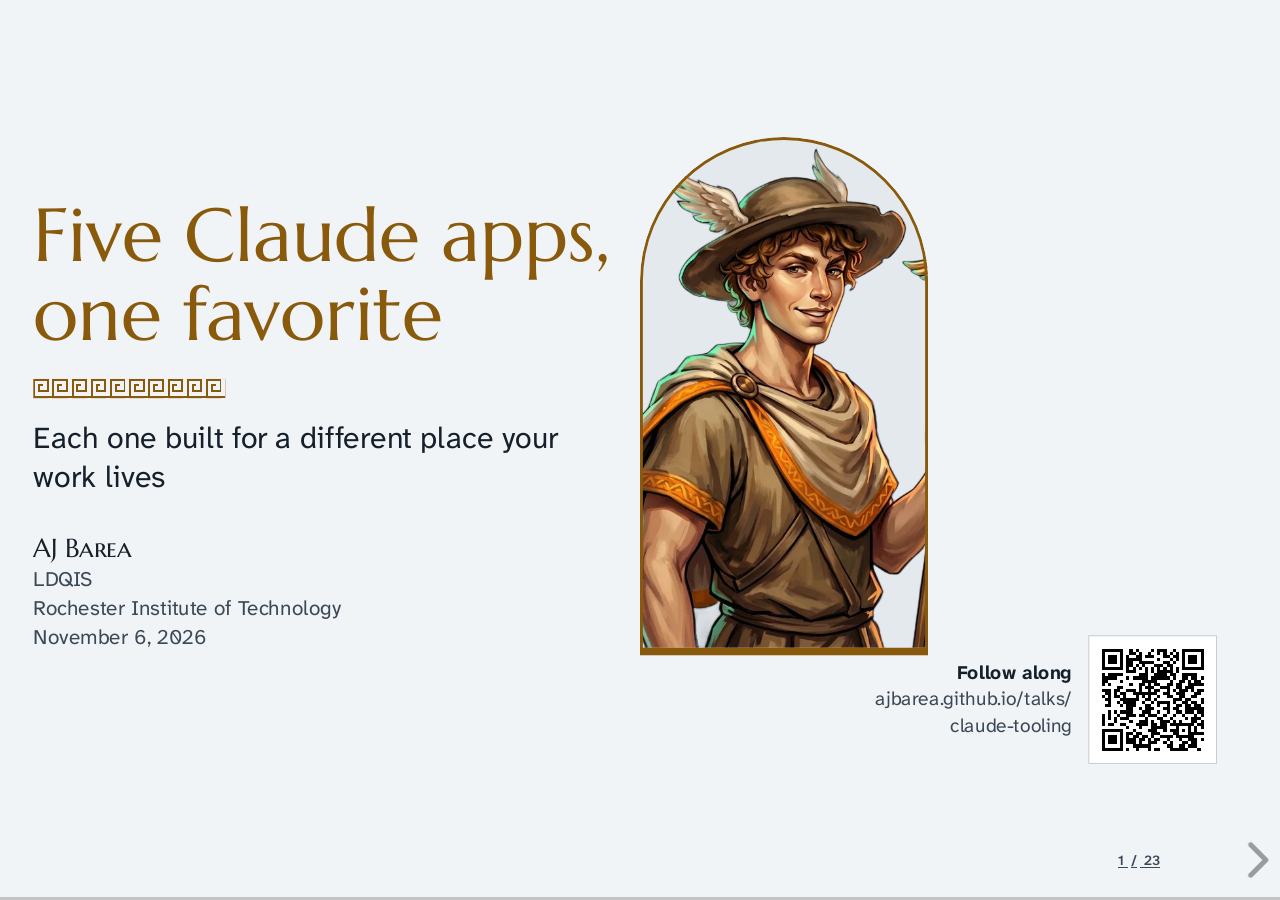
==== commit dc9535e2: "Rename the Claude talk to claude-tooling; old address redirects" ====
--- a/claude-duet/index.html
+++ b/claude-duet/index.html
@@ -1,437 +1,14 @@
 <!doctype html>
 <html lang="en">
 <head>
-  <meta charset="utf-8">
-  <meta name="viewport" content="width=device-width, initial-scale=1">
-  <title>Five Claude apps, one favorite</title>
-  <meta name="description" content="Five Claude apps, each built for a different place your work lives, from the chat to Anthropic's new proactive agent, Duet, and why Claude Code is the one I'd start with for code.">
-  <meta property="og:title" content="Five Claude apps, one favorite">
-  <meta property="og:description" content="Five Claude apps, each built for a different place your work lives, from the chat to Anthropic's new proactive agent, Duet, and why Claude Code is the one I'd start with for code.">
-  <link rel="stylesheet" href="../vendor/reveal/reset.css">
-  <link rel="stylesheet" href="../vendor/reveal/reveal.css">
-  <link rel="stylesheet" href="../shared/deck.css">
-  <link rel="stylesheet" href="../shared/motion.css">
-  <link rel="stylesheet" href="../shared/tip.css">
-  <link rel="stylesheet" href="deck.css">
+<meta charset="utf-8">
+<meta name="viewport" content="width=device-width, initial-scale=1">
+<title>Moved: Five Claude apps, one favorite</title>
+<link rel="canonical" href="https://ajbarea.github.io/talks/claude-tooling/">
+<meta http-equiv="refresh" content="0; url=../claude-tooling/">
+<style>body{font:18px/1.5 system-ui,sans-serif;margin:3rem auto;max-width:36rem;padding:0 1rem;background:#fff;color:#111}</style>
 </head>
 <body>
-<svg class="sprite" width="0" height="0" aria-hidden="true" focusable="false">
-  <symbol id="i-chat" viewBox="0 0 48 48"><path d="M9 9h30a4 4 0 0 1 4 4v16a4 4 0 0 1-4 4H21l-9 7v-7H9a4 4 0 0 1-4-4V13a4 4 0 0 1 4-4z"/></symbol>
-  <symbol id="i-desk" viewBox="0 0 48 48"><rect x="7" y="9" width="34" height="23" rx="3"/><path d="M3 39h42M17 32l-2 7M31 32l2 7"/></symbol>
-  <symbol id="i-code" viewBox="0 0 48 48"><path d="M16 14 6 24l10 10M32 14l10 10-10 10M27 9l-6 30"/></symbol>
-  <symbol id="i-sci" viewBox="0 0 48 48"><path d="M18 6h12M20 6v13L8 38a3 3 0 0 0 3 4h26a3 3 0 0 0 3-4L28 19V6M13 31h22"/></symbol>
-  <symbol id="i-mail" viewBox="0 0 48 48"><rect x="5" y="11" width="38" height="26" rx="3"/><path d="M6 13l18 13 18-13"/></symbol>
-</svg>
-<div class="reveal">
-<div class="slides">
-
-<section class="title-slide">
-  <div class="title-text">
-    <h1>Five Claude apps, one favorite</h1>
-    <p class="subtitle">Each one built for a different place your work lives</p>
-    <p class="byline"><b>AJ Barea</b><span>LDQIS</span><span>Rochester Institute of Technology</span><span>November 6, 2026</span></p>
-  </div>
-  <figure class="mark-figure"><img src="../shared/cast/hermes.webp" alt="Hermes, a painted messenger in a winged hat, holding his staff"></figure>
-  <!-- qr:follow -->
-  <div class="qr qr-follow">
-    <p class="qr-label"><b>Follow along</b><span>ajbarea.github.io/talks/<wbr>claude-duet</span></p>
-    <svg class="qr-code" viewBox="0 0 41 41" role="img" aria-label="QR code for ajbarea.github.io/talks/claude-duet" shape-rendering="crispEdges"><rect width="41" height="41" fill="#fff"/><path fill="#000" d="M4 4h7v1h-7zM14 4h1v1h-1zM16 4h2v1h-2zM20 4h5v1h-5zM27 4h1v1h-1zM30 4h7v1h-7zM4 5h1v1h-1zM10 5h1v1h-1zM14 5h6v1h-6zM21 5h1v1h-1zM24 5h1v1h-1zM26 5h1v1h-1zM28 5h1v1h-1zM30 5h1v1h-1zM36 5h1v1h-1zM4 6h1v1h-1zM6 6h3v1h-3zM10 6h1v1h-1zM12 6h2v1h-2zM15 6h3v1h-3zM19 6h4v1h-4zM24 6h1v1h-1zM27 6h2v1h-2zM30 6h1v1h-1zM32 6h3v1h-3zM36 6h1v1h-1zM4 7h1v1h-1zM6 7h3v1h-3zM10 7h1v1h-1zM12 7h4v1h-4zM18 7h1v1h-1zM20 7h1v1h-1zM24 7h3v1h-3zM28 7h1v1h-1zM30 7h1v1h-1zM32 7h3v1h-3zM36 7h1v1h-1zM4 8h1v1h-1zM6 8h3v1h-3zM10 8h1v1h-1zM12 8h2v1h-2zM15 8h1v1h-1zM17 8h1v1h-1zM19 8h1v1h-1zM22 8h1v1h-1zM25 8h1v1h-1zM28 8h1v1h-1zM30 8h1v1h-1zM32 8h3v1h-3zM36 8h1v1h-1zM4 9h1v1h-1zM10 9h1v1h-1zM12 9h4v1h-4zM17 9h1v1h-1zM19 9h4v1h-4zM24 9h3v1h-3zM28 9h1v1h-1zM30 9h1v1h-1zM36 9h1v1h-1zM4 10h7v1h-7zM12 10h1v1h-1zM14 10h1v1h-1zM16 10h1v1h-1zM18 10h1v1h-1zM20 10h1v1h-1zM22 10h1v1h-1zM24 10h1v1h-1zM26 10h1v1h-1zM28 10h1v1h-1zM30 10h7v1h-7zM12 11h1v1h-1zM18 11h2v1h-2zM22 11h1v1h-1zM25 11h2v1h-2zM28 11h1v1h-1zM4 12h1v1h-1zM6 12h5v1h-5zM15 12h1v1h-1zM17 12h3v1h-3zM21 12h2v1h-2zM24 12h1v1h-1zM26 12h1v1h-1zM30 12h5v1h-5zM4 13h1v1h-1zM8 13h1v1h-1zM11 13h1v1h-1zM18 13h1v1h-1zM20 13h1v1h-1zM22 13h4v1h-4zM27 13h1v1h-1zM30 13h2v1h-2zM33 13h2v1h-2zM36 13h1v1h-1zM5 14h7v1h-7zM13 14h4v1h-4zM19 14h2v1h-2zM22 14h1v1h-1zM25 14h1v1h-1zM29 14h2v1h-2zM32 14h1v1h-1zM34 14h2v1h-2zM4 15h1v1h-1zM7 15h1v1h-1zM9 15h1v1h-1zM15 15h1v1h-1zM18 15h2v1h-2zM25 15h2v1h-2zM28 15h2v1h-2zM32 15h5v1h-5zM5 16h1v1h-1zM7 16h2v1h-2zM10 16h2v1h-2zM16 16h1v1h-1zM19 16h1v1h-1zM22 16h2v1h-2zM25 16h1v1h-1zM28 16h2v1h-2zM31 16h3v1h-3zM6 17h1v1h-1zM8 17h1v1h-1zM11 17h1v1h-1zM14 17h1v1h-1zM16 17h1v1h-1zM18 17h4v1h-4zM24 17h3v1h-3zM28 17h1v1h-1zM30 17h2v1h-2zM33 17h1v1h-1zM35 17h2v1h-2zM9 18h2v1h-2zM13 18h1v1h-1zM17 18h1v1h-1zM21 18h1v1h-1zM23 18h1v1h-1zM25 18h1v1h-1zM28 18h3v1h-3zM34 18h2v1h-2zM4 19h1v1h-1zM6 19h1v1h-1zM11 19h1v1h-1zM13 19h1v1h-1zM15 19h1v1h-1zM17 19h2v1h-2zM20 19h1v1h-1zM22 19h5v1h-5zM29 19h2v1h-2zM33 19h2v1h-2zM4 20h1v1h-1zM6 20h1v1h-1zM10 20h2v1h-2zM13 20h1v1h-1zM15 20h1v1h-1zM17 20h1v1h-1zM21 20h1v1h-1zM23 20h1v1h-1zM28 20h2v1h-2zM31 20h2v1h-2zM36 20h1v1h-1zM7 21h2v1h-2zM15 21h1v1h-1zM20 21h5v1h-5zM27 21h1v1h-1zM30 21h2v1h-2zM33 21h2v1h-2zM36 21h1v1h-1zM4 22h2v1h-2zM8 22h7v1h-7zM16 22h2v1h-2zM19 22h1v1h-1zM21 22h1v1h-1zM26 22h1v1h-1zM28 22h2v1h-2zM31 22h2v1h-2zM34 22h2v1h-2zM4 23h1v1h-1zM6 23h1v1h-1zM12 23h1v1h-1zM14 23h1v1h-1zM17 23h1v1h-1zM19 23h4v1h-4zM24 23h1v1h-1zM27 23h2v1h-2zM31 23h6v1h-6zM5 24h6v1h-6zM15 24h3v1h-3zM19 24h2v1h-2zM24 24h3v1h-3zM29 24h1v1h-1zM31 24h3v1h-3zM35 24h2v1h-2zM4 25h1v1h-1zM6 25h4v1h-4zM11 25h1v1h-1zM13 25h2v1h-2zM17 25h1v1h-1zM19 25h1v1h-1zM21 25h2v1h-2zM27 25h1v1h-1zM29 25h2v1h-2zM34 25h1v1h-1zM36 25h1v1h-1zM4 26h1v1h-1zM7 26h4v1h-4zM12 26h1v1h-1zM14 26h7v1h-7zM22 26h1v1h-1zM24 26h1v1h-1zM26 26h1v1h-1zM31 26h1v1h-1zM33 26h3v1h-3zM4 27h1v1h-1zM6 27h3v1h-3zM11 27h4v1h-4zM18 27h2v1h-2zM25 27h1v1h-1zM29 27h1v1h-1zM33 27h4v1h-4zM4 28h1v1h-1zM6 28h2v1h-2zM10 28h1v1h-1zM13 28h1v1h-1zM15 28h1v1h-1zM17 28h1v1h-1zM19 28h3v1h-3zM24 28h1v1h-1zM26 28h1v1h-1zM28 28h6v1h-6zM36 28h1v1h-1zM12 29h1v1h-1zM15 29h2v1h-2zM18 29h1v1h-1zM20 29h1v1h-1zM22 29h4v1h-4zM28 29h1v1h-1zM32 29h1v1h-1zM34 29h1v1h-1zM36 29h1v1h-1zM4 30h7v1h-7zM14 30h1v1h-1zM16 30h1v1h-1zM19 30h2v1h-2zM22 30h1v1h-1zM24 30h2v1h-2zM27 30h2v1h-2zM30 30h1v1h-1zM32 30h1v1h-1zM34 30h1v1h-1zM4 31h1v1h-1zM10 31h1v1h-1zM12 31h2v1h-2zM15 31h1v1h-1zM20 31h1v1h-1zM25 31h4v1h-4zM32 31h5v1h-5zM4 32h1v1h-1zM6 32h3v1h-3zM10 32h1v1h-1zM12 32h1v1h-1zM14 32h1v1h-1zM18 32h1v1h-1zM22 32h2v1h-2zM25 32h1v1h-1zM28 32h6v1h-6zM4 33h1v1h-1zM6 33h3v1h-3zM10 33h1v1h-1zM12 33h5v1h-5zM19 33h3v1h-3zM24 33h3v1h-3zM29 33h1v1h-1zM32 33h3v1h-3zM36 33h1v1h-1zM4 34h1v1h-1zM6 34h3v1h-3zM10 34h1v1h-1zM12 34h1v1h-1zM14 34h1v1h-1zM16 34h2v1h-2zM21 34h1v1h-1zM23 34h1v1h-1zM26 34h1v1h-1zM30 34h2v1h-2zM33 34h2v1h-2zM4 35h1v1h-1zM10 35h1v1h-1zM13 35h1v1h-1zM15 35h2v1h-2zM18 35h1v1h-1zM20 35h1v1h-1zM23 35h4v1h-4zM29 35h1v1h-1zM32 35h3v1h-3zM4 36h7v1h-7zM12 36h2v1h-2zM15 36h2v1h-2zM21 36h3v1h-3zM26 36h4v1h-4zM31 36h1v1h-1zM35 36h1v1h-1z"/></svg>
-  </div>
-  <!-- /qr -->
-  <aside class="notes"><ul><li>Dr. Reznik asked about Claude Duet, announced October 21</li><li>One idea: pick the app by the place your work lives</li><li>For code, start with Claude Code. Stop me any time</li></ul></aside>
-</section>
-
-<section data-contribution data-chapter="1 · Five places">
-  <span class="kicker">1 · Five places</span>
-  <h2>Each Claude app is built for a different place your work lives</h2>
-  <ol class="places" data-motion="stagger" data-child="rise" data-step="150">
-    <li><svg class="ico" viewBox="0 0 48 48" aria-hidden="true"><use href="#i-chat"/></svg><b>A conversation</b><span class="to" aria-hidden="true">↓</span><span class="app">Claude chat</span></li>
-    <li><svg class="ico" viewBox="0 0 48 48" aria-hidden="true"><use href="#i-desk"/></svg><b>Your computer</b><span class="to" aria-hidden="true">↓</span><span class="app">Claude Desktop</span></li>
-    <li class="fav"><svg class="ico" viewBox="0 0 48 48" aria-hidden="true"><use href="#i-code"/></svg><b>Your code</b><span class="to" aria-hidden="true">↓</span><span class="app">Claude Code</span></li>
-    <li><svg class="ico" viewBox="0 0 48 48" aria-hidden="true"><use href="#i-sci"/></svg><b>Your research</b><span class="to" aria-hidden="true">↓</span><span class="app">Claude Science</span></li>
-    <li><svg class="ico" viewBox="0 0 48 48" aria-hidden="true"><use href="#i-mail"/></svg><b>Your accounts</b><span class="to" aria-hidden="true">↓</span><span class="app">Claude Duet</span></li>
-  </ol>
-  <p class="mine fragment" data-fragment-index="0" data-motion="rise"><b>What I did:</b> <span data-value="week.labPrs"></span> changes sent to Richard Lange's lab code with Claude Code, and Duet on my phone since October 27.</p>
-  <p class="mine care fragment" data-fragment-index="0" data-motion="rise"><b class="care">Why you should care:</b> an app can only help with work it can reach. Duet can't see your lab's files.</p>
-  <aside class="notes"><ul><li>Five places: a conversation, your computer, your code, your research, your accounts</li><li>What I did: <span data-value="week.labPrs"></span> changes to Richard Lange's lab code; Duet since October 27</li><li>Why care: an app can only help with work it can reach</li></ul></aside>
-</section>
-
-<section class="app-slide" data-chapter="2 · Five apps">
-  <span class="kicker">2 · Five apps</span>
-  <h2>Claude chat is for a conversation: you ask, it answers and drafts</h2>
-  <ol class="strip"><li class="on" aria-current="true">A conversation</li><li>Your computer</li><li>Your code</li><li>Your research</li><li>Your accounts</li></ol>
-  <div class="app-body">
-    <div class="scene chat-scene" role="img" aria-label="Illustration: a lab member pastes a reviewer's comment and asks for a response plan; Claude answers with a three-point plan.">
-      <p class="me">Reviewer 2 says our sample is too small. What should the response say?</p>
-      <p class="bot" data-motion="rise" data-delay="300">Three points: what the power analysis shows, one added test, and a sentence on the limit.</p>
-      <small>Illustrative</small>
-    </div>
-    <dl class="facts">
-      <div><dt>What it does</dt><dd>Answers, drafts and explains, on the web, desktop and phone. On paid plans it also makes documents, slides and designs (beta).</dd></div>
-      <div class="use"><dt>A lab could</dt><dd>Paste a reviewer's comments and get a point-by-point plan for the response letter.</dd></div>
-      <div class="lim"><dt>One limit</dt><dd>In the browser it sees only what you paste, upload or connect, not your laptop's files.</dd></div>
-    </dl>
-  </div>
-  <p class="footnote">Since July 2023, when claude.ai opened as a public beta.</p>
-  <aside class="notes"><ul><li>Since July 2023; web, desktop and phone</li><li>A lab could: reviewer comments into a point-by-point response plan</li><li>Limit: sees only what you paste, upload or connect</li></ul></aside>
-</section>
-
-<section class="app-slide" data-chapter="2 · Five apps">
-  <span class="kicker">2 · Five apps</span>
-  <h2>Claude Desktop is for your computer: it works in your own folders</h2>
-  <ol class="strip"><li>A conversation</li><li class="on" aria-current="true">Your computer</li><li>Your code</li><li>Your research</li><li>Your accounts</li></ol>
-  <div class="app-body">
-    <div class="scene desk-scene" role="img" aria-label="Diagram: the Claude Desktop window holds three tabs, Chat, Cowork and Code, and reaches only the folders on your computer that you choose.">
-      <div class="win">
-        <p class="bar"><span></span><span></span><span></span>Claude</p>
-        <p class="tabs"><span>Chat</span><span>Cowork</span><span>Code</span></p>
-      </div>
-      <p class="link" aria-hidden="true" data-motion="growx" data-delay="300"></p>
-      <ul class="folders" data-motion="rise" data-delay="450">
-        <li class="ok">lab-data/</li>
-        <li class="ok">papers/</li>
-        <li class="no">everything else</li>
-      </ul>
-      <small>Illustrative folders. Blue: the ones you chose; dashed: closed to it.</small>
-    </div>
-    <dl class="facts">
-      <div><dt>What it does</dt><dd>The chat, Cowork for longer tasks, and Claude Code in one app; it reads and writes the folders you choose.</dd></div>
-      <div class="use ours"><dt>In my work</dt><dd>My summer team's analyst tool, makesense, installs into Claude Desktop from one ZIP file and runs on the analyst's computer.</dd></div>
-      <div class="lim"><dt>One limit</dt><dd>To reach your files, the app has to be open on that computer.</dd></div>
-    </dl>
-  </div>
-  <p class="footnote">Since October 2024 on Mac and Windows; Linux now in beta.</p>
-  <aside class="notes"><ul><li>Since October 2024; chat, Cowork and Code in one app</li><li>makesense installs from one ZIP and runs on the analyst's computer</li><li>Limit: the app must be open to reach your files</li></ul></aside>
-</section>
-
-<section class="app-slide" data-chapter="2 · Five apps">
-  <span class="kicker">2 · Five apps</span>
-  <h2>Claude Code is for your code: it reads, edits and tests your repository</h2>
-  <ol class="strip"><li>A conversation</li><li>Your computer</li><li class="on fav" aria-current="true">Your code</li><li>Your research</li><li>Your accounts</li></ol>
-  <div class="app-body">
-    <div class="scene code-scene">
-      <pre class="mini-term">$ cd my-project
-$ claude</pre>
-      <div class="memfig" role="img" aria-label="Bar chart: one step of a network comparison in Richard Lange's lab code used about 1 GB of memory before the change and under 1 MB after.">
-        <p class="cap">nn-library, one comparison step, memory</p>
-        <div class="membar"><span>before</span><div class="bar" style="width:100%" data-motion="growx"></div><span>after</span><div class="bar after" style="width:0.1%"></div></div>
-        <p class="check"><span data-value="week.memBefore"></span> down to <span data-value="week.memAfter"></span></p>
-      </div>
-    </div>
-    <dl class="facts">
-      <div><dt>What it does</dt><dd>Works in your project's folder, from the terminal, your editor, the desktop app or the web: reads code, edits files, runs your tests.</dd></div>
-      <div class="use ours"><dt>In my work</dt><dd>My open change for Richard Lange's lab cuts one step that compares two neural networks to about a thousandth of the memory.</dd></div>
-      <div class="lim"><dt>One limit</dt><dd>It makes confident mistakes, so read every change before you commit it.</dd></div>
-    </dl>
-  </div>
-  <p class="footnote">Research preview since February 2025; generally available since May 2025.</p>
-  <aside class="notes"><ul><li>Research preview February 2025, generally available May 2025</li><li>Lange lab change: one step from <span data-value="week.memBefore"></span> to <span data-value="week.memAfter"></span></li><li>Limit: confident mistakes, so read every change</li></ul></aside>
-</section>
-
-<section class="app-slide" data-chapter="2 · Five apps">
-  <span class="kicker">2 · Five apps</span>
-  <h2>Claude Science is for your research: each result is traced to its code</h2>
-  <ol class="strip"><li>A conversation</li><li>Your computer</li><li>Your code</li><li class="on" aria-current="true">Your research</li><li>Your accounts</li></ol>
-  <div class="app-body">
-    <div class="scene sci-scene" role="img" aria-label="Diagram: your data stays on your computer; Claude writes and runs the analysis code in a sandbox; each figure is saved with its code and history; a reviewer checks the claims against what ran.">
-      <p class="step" data-motion="rise"><b>Your data</b><span>stays on your computer or server</span></p>
-      <p class="down" aria-hidden="true">↓</p>
-      <p class="step" data-motion="rise" data-delay="250"><b>Code it writes and runs</b><span>in a sandbox you approve</span></p>
-      <p class="down" aria-hidden="true">↓</p>
-      <p class="step out" data-motion="rise" data-delay="500"><b>Figure, with its code and history</b><span>so you can reproduce it</span></p>
-      <p class="rev" data-motion="rise" data-delay="750">Reviewer checks claims against what ran</p>
-    </div>
-    <dl class="facts">
-      <div><dt>What it does</dt><dd>A separate app on your computer, lab server or cluster. You describe an analysis; it writes and runs the code and keeps each result's history.</dd></div>
-      <div class="use"><dt>A lab could</dt><dd>Rebuild last semester's figures so each one is saved with the code and data that made it.</dd></div>
-      <div class="lim"><dt>One limit</dt><dd>Its reviewer doesn't rerun the analysis, so you still check the results yourself.</dd></div>
-    </dl>
-  </div>
-  <p class="footnote">Beta since June 30, 2026.</p>
-  <aside class="notes"><ul><li>Beta since June 30; your computer, lab server or cluster</li><li>Each figure saved with the code and history that made it</li><li>Limit: its reviewer doesn't rerun the analysis</li></ul></aside>
-</section>
-
-<section class="app-slide" data-chapter="2 · Five apps">
-  <span class="kicker">2 · Five apps</span>
-  <h2>Claude Duet is for your accounts: it checks them, then comes to you</h2>
-  <ol class="strip"><li>A conversation</li><li>Your computer</li><li>Your code</li><li>Your research</li><li class="on" aria-current="true">Your accounts</li></ol>
-  <div class="app-body">
-    <div class="scene duet-scene">
-      <img src="img/duet-card.png" width="840" height="436" alt="A card from my Duet app: Draft your BONSAI rotation wrap-up for Richard? Your BONSAI rotation ends Friday, and Richard welcomed ideas on his lab's library and project template. I'll draft a short thank-you and wrap-up note, leaving gaps for what you found. Noticed Sun 5:38 AM.">
-      <p class="card-text"><b>Draft your BONSAI rotation wrap-up for Richard?</b>Your BONSAI rotation ends Friday, and Richard welcomed ideas on his lab's library and project template. I'll draft a short thank-you and wrap-up note, leaving gaps for what you found.</p>
-      <small>A real card from my Duet, November 1, 2026.</small>
-    </div>
-    <dl class="facts">
-      <div><dt>What it does</dt><dd>Checks your connected accounts every few hours from its own cloud computer. Asks before it sends, pays, signs or deletes.</dd></div>
-      <div class="use ours"><dt>In my work</dt><dd>It read an email Richard Lange sent me and offered to draft my rotation wrap-up note.</dd></div>
-      <div class="lim"><dt>One limit</dt><dd>It can't see your computer's files, and it isn't on Team plans yet, so it isn't on our lab's plan.</dd></div>
-    </dl>
-  </div>
-  <p class="footnote">Research preview since October 21, 2026, by waitlist for US Pro, Max and Ultra plans.</p>
-  <aside class="notes"><ul><li>Research preview since October 21; Dr. Reznik's question</li><li>Real card, November 1: offered to draft my rotation wrap-up</li><li>Asks before it sends, pays, signs or deletes; no files; not on Team plans</li></ul></aside>
-</section>
-
-<section data-chapter="3 · Which app when">
-  <span class="kicker">3 · Which app when</span>
-  <h2>Pick the app by where the work lives; for code, start with Claude Code</h2>
-  <table class="which" data-motion="stagger" data-child="rise" data-step="120">
-    <thead><tr><th>When the work is</th><th>It lives in</th><th>Use</th></tr></thead>
-    <tbody>
-      <tr><td>A question, a draft, a paragraph to fix</td><td><svg class="ico" viewBox="0 0 48 48" aria-hidden="true"><use href="#i-chat"/></svg>a conversation</td><td>Claude chat</td></tr>
-      <tr><td>Files and apps on your laptop</td><td><svg class="ico" viewBox="0 0 48 48" aria-hidden="true"><use href="#i-desk"/></svg>your computer</td><td>Claude Desktop</td></tr>
-      <tr class="fav"><td>A repository: scripts, tests, a pipeline</td><td><svg class="ico" viewBox="0 0 48 48" aria-hidden="true"><use href="#i-code"/></svg>your code</td><td>Claude Code</td></tr>
-      <tr><td>An analysis you'll need to reproduce</td><td><svg class="ico" viewBox="0 0 48 48" aria-hidden="true"><use href="#i-sci"/></svg>your research</td><td>Claude Science</td></tr>
-      <tr><td>Email, calendar, follow-ups</td><td><svg class="ico" viewBox="0 0 48 48" aria-hidden="true"><use href="#i-mail"/></svg>your accounts</td><td>Claude Duet</td></tr>
-    </tbody>
-  </table>
-  <aside class="notes"><ul><li>Question or draft: chat. Laptop files: Desktop. A repository: Code</li><li>Reproducible analysis: Science. Inbox and calendar: Duet</li><li>For code, start with Claude Code</li></ul></aside>
-</section>
-
-<section data-chapter="4 · My favorite">
-  <span class="kicker">4 · My favorite</span>
-  <h2>Of every coding agent I've tried, rivals' included, Claude Code is my favorite</h2>
-  <p><span class="tag">My experience, not a benchmark</span></p>
-  <div class="week">
-    <div class="card" data-motion="rise">
-      <b>Real changes to lab code</b>
-      <p><span data-value="week.labPrs"></span> changes sent to Richard Lange's lab, each measured before and after, and checked by a second AI agent.</p>
-      <ul class="prs"><li>nn-library #17</li><li>nn-library #18</li><li>torch-mlflow-template #3</li></ul>
-    </div>
-    <div class="card fragment" data-motion="rise">
-      <b>My rules, at more moments</b>
-      <p>Moments in a session where a hook can run, from each tool's own docs:</p>
-      <div class="hookrows">
-        <span class="tool cc-label">Claude Code</span><b class="n" data-value="hooks.claudeCode"></b><div class="dots cc" data-dots="hooks.mine" data-of="hooks.claudeCode" data-cols="33" style="--n:33"></div>
-        <span class="tool rival">Cursor</span><span class="n rival" data-value="hooks.cursor"></span><div class="dots rival" data-dots="hooks.cursor" data-of="hooks.cursor" data-cols="21" style="--n:21"></div>
-        <span class="tool rival">Codex, Copilot</span><span class="n rival" data-value="hooks.codex"></span><div class="dots rival" data-dots="hooks.codex" data-of="hooks.codex" data-cols="14" style="--n:14"></div>
-        <span class="tool rival">Antigravity</span><span class="n rival" data-value="hooks.antigravity"></span><div class="dots rival" data-dots="hooks.antigravity" data-of="hooks.antigravity" data-cols="6" style="--n:6"></div>
-      </div>
-      <p class="hook-key"><b>Gold:</b> the <span data-value="hooks.mine"></span> my own rules plugin uses.</p>
-    </div>
-  </div>
-  <p class="footnote">Counted from each tool's hooks page, November 2 and 4, 2026.</p>
-  <aside class="notes"><ul><li>My experience, not a benchmark</li><li><span data-value="week.labPrs"></span> lab changes, each measured and checked by a second agent</li><li>Hooks at <span data-value="hooks.claudeCode"></span> moments; rivals <span data-value="hooks.antigravity"></span> to <span data-value="hooks.cursor"></span>; my plugin uses <span data-value="hooks.mine"></span></li></ul></aside>
-</section>
-
-<section data-chapter="4 · My favorite">
-  <span class="kicker">4 · My favorite</span>
-  <h2>A five-line hook blocks reads, edits and commands that name your secrets file</h2>
-  <div class="demo">
-    <div class="term" role="img" aria-label="A recorded session: asked to add a line to the .env file, Claude's first command tries to read it, the hook blocks it, and Claude stops and says why; the file is unchanged.">
-      <p class="you">› Add DEBUG=1 to the .env file.</p>
-      <p class="tool fragment">● Bash  ls -la; cat -A .env</p>
-      <p class="no fragment">  ✕ Blocked: .env holds secrets. Don't read or change it.</p>
-      <p class="fragment">I didn't add DEBUG=1. The project has a hook that blocks me from reading or editing .env … I haven't tried to get around it.</p>
-      <p class="ok fragment">  ✓ .env unchanged</p>
-    </div>
-    <figure class="hookfile" data-motion="rise">
-      <figcaption>.claude/hooks/protect-env.sh (after the #! line)</figcaption>
-      <pre><code>target=$(jq -r '.tool_input | [.file_path, .path, .glob, .command] | join(" ")') || exit 2
-if [[ "$target" == *".env"* ]]; then
-  echo "Blocked: .env holds secrets. Don't read or change it." &gt;&amp;2
-  exit 2
-fi</code></pre>
-    </figure>
-  </div>
-  <p class="footnote">A real run with permission prompts off, November 2, 2026, trimmed; adapted from Anthropic's hooks guide.</p>
-  <aside class="notes"><ul><li>.env holds passwords and keys</li><li>Five lines block reads, searches, edits and shell commands that name it</li><li>Real run: the first command was blocked, and Claude said why</li></ul></aside>
-</section>
-
-<section data-chapter="5 · Try one">
-  <span class="kicker">5 · Try one</span>
-  <h2>Try Claude Code this week in four steps</h2>
-  <div class="code-start" data-motion="rise">
-    <ol class="steps4">
-      <li><b>Install</b>one command, below</li>
-      <li><b>Open your repository</b>run <code>claude</code>, then <code>/init</code> writes a <code>CLAUDE.md</code> of your project's rules</li>
-      <li><b>Add one rule as a hook</b>the <code>.env</code> hook from the demo is a good first one</li>
-      <li><b>Give it one small task</b>a failing test or a stale README; read the change before you commit</li>
-    </ol>
-    <p class="install"><span><span class="os">macOS, Linux (Windows: backup slides)</span><code>curl -fsSL https://claude.ai/install.sh | bash</code></span></p>
-  </div>
-  <aside class="notes"><ul><li>Install; claude then /init; add the .env hook; one small task</li><li>Needs a paid plan or an API account; Team plan for scientists</li><li>Other apps' first steps and privacy: backup</li></ul></aside>
-</section>
-
-<section data-conclusion>
-  <h2>Each place your work lives has its own Claude app, and code starts in Claude Code</h2>
-  <div class="recap" style="--n:3" data-motion="stagger" data-child="rise" data-step="150">
-    <div class="tile"><p class="num">5 apps</p><p>for five places: a conversation, your computer, your code, your research, your accounts</p></div>
-    <div class="tile ours"><p class="num"><span data-value="week.labPrs"></span> changes</p><p>to Richard Lange's lab code with Claude Code, each measured and reviewed</p></div>
-    <div class="tile"><p class="num"><span data-value="hooks.claudeCode"></span> moments</p><p>where Claude Code's hooks can run, more than any rival I checked</p></div>
-  </div>
-  <div class="open">
-    <p class="open-h">Still open</p>
-    <ul>
-      <li>Duet can't see a lab's files, and it isn't on Team plans yet</li>
-      <li>Every app makes confident mistakes: checking its work stays with you</li>
-    </ul>
-  </div>
-  <aside class="notes"><ul><li>Pick the app by the place; for code, start with Claude Code</li><li>5 apps; <span data-value="week.labPrs"></span> lab changes; hooks at <span data-value="hooks.claudeCode"></span> moments</li><li>Open: Duet and lab files; confident mistakes. "That's my talk."</li></ul></aside>
-</section>
-
-<section class="closing">
-  <figure class="mark-figure"><img src="../shared/cast/hermes.webp" alt=""></figure>
-  <div class="close-text">
-  <h2>Thank you</h2>
-  <p class="asks">I'm glad to take questions.</p>
-  <p class="contact"><b>AJ Barea</b><br>PhD student, Rochester Institute of Technology</p>
-  <p class="contact"><a href="mailto:ajb6289@rit.edu">ajb6289@rit.edu</a><br><a href="https://github.com/ajbarea">github.com/ajbarea</a></p>
-  </div>
-  <!-- qr:close -->
-  <div class="qr qr-close" data-motion="pop" data-delay="300" data-dur="600">
-    <svg class="qr-code" viewBox="0 0 41 41" role="img" aria-label="QR code for ajbarea.github.io/talks/claude-duet" shape-rendering="crispEdges"><rect width="41" height="41" fill="#fff"/><path fill="#000" d="M4 4h7v1h-7zM14 4h1v1h-1zM16 4h2v1h-2zM20 4h5v1h-5zM27 4h1v1h-1zM30 4h7v1h-7zM4 5h1v1h-1zM10 5h1v1h-1zM14 5h6v1h-6zM21 5h1v1h-1zM24 5h1v1h-1zM26 5h1v1h-1zM28 5h1v1h-1zM30 5h1v1h-1zM36 5h1v1h-1zM4 6h1v1h-1zM6 6h3v1h-3zM10 6h1v1h-1zM12 6h2v1h-2zM15 6h3v1h-3zM19 6h4v1h-4zM24 6h1v1h-1zM27 6h2v1h-2zM30 6h1v1h-1zM32 6h3v1h-3zM36 6h1v1h-1zM4 7h1v1h-1zM6 7h3v1h-3zM10 7h1v1h-1zM12 7h4v1h-4zM18 7h1v1h-1zM20 7h1v1h-1zM24 7h3v1h-3zM28 7h1v1h-1zM30 7h1v1h-1zM32 7h3v1h-3zM36 7h1v1h-1zM4 8h1v1h-1zM6 8h3v1h-3zM10 8h1v1h-1zM12 8h2v1h-2zM15 8h1v1h-1zM17 8h1v1h-1zM19 8h1v1h-1zM22 8h1v1h-1zM25 8h1v1h-1zM28 8h1v1h-1zM30 8h1v1h-1zM32 8h3v1h-3zM36 8h1v1h-1zM4 9h1v1h-1zM10 9h1v1h-1zM12 9h4v1h-4zM17 9h1v1h-1zM19 9h4v1h-4zM24 9h3v1h-3zM28 9h1v1h-1zM30 9h1v1h-1zM36 9h1v1h-1zM4 10h7v1h-7zM12 10h1v1h-1zM14 10h1v1h-1zM16 10h1v1h-1zM18 10h1v1h-1zM20 10h1v1h-1zM22 10h1v1h-1zM24 10h1v1h-1zM26 10h1v1h-1zM28 10h1v1h-1zM30 10h7v1h-7zM12 11h1v1h-1zM18 11h2v1h-2zM22 11h1v1h-1zM25 11h2v1h-2zM28 11h1v1h-1zM4 12h1v1h-1zM6 12h5v1h-5zM15 12h1v1h-1zM17 12h3v1h-3zM21 12h2v1h-2zM24 12h1v1h-1zM26 12h1v1h-1zM30 12h5v1h-5zM4 13h1v1h-1zM8 13h1v1h-1zM11 13h1v1h-1zM18 13h1v1h-1zM20 13h1v1h-1zM22 13h4v1h-4zM27 13h1v1h-1zM30 13h2v1h-2zM33 13h2v1h-2zM36 13h1v1h-1zM5 14h7v1h-7zM13 14h4v1h-4zM19 14h2v1h-2zM22 14h1v1h-1zM25 14h1v1h-1zM29 14h2v1h-2zM32 14h1v1h-1zM34 14h2v1h-2zM4 15h1v1h-1zM7 15h1v1h-1zM9 15h1v1h-1zM15 15h1v1h-1zM18 15h2v1h-2zM25 15h2v1h-2zM28 15h2v1h-2zM32 15h5v1h-5zM5 16h1v1h-1zM7 16h2v1h-2zM10 16h2v1h-2zM16 16h1v1h-1zM19 16h1v1h-1zM22 16h2v1h-2zM25 16h1v1h-1zM28 16h2v1h-2zM31 16h3v1h-3zM6 17h1v1h-1zM8 17h1v1h-1zM11 17h1v1h-1zM14 17h1v1h-1zM16 17h1v1h-1zM18 17h4v1h-4zM24 17h3v1h-3zM28 17h1v1h-1zM30 17h2v1h-2zM33 17h1v1h-1zM35 17h2v1h-2zM9 18h2v1h-2zM13 18h1v1h-1zM17 18h1v1h-1zM21 18h1v1h-1zM23 18h1v1h-1zM25 18h1v1h-1zM28 18h3v1h-3zM34 18h2v1h-2zM4 19h1v1h-1zM6 19h1v1h-1zM11 19h1v1h-1zM13 19h1v1h-1zM15 19h1v1h-1zM17 19h2v1h-2zM20 19h1v1h-1zM22 19h5v1h-5zM29 19h2v1h-2zM33 19h2v1h-2zM4 20h1v1h-1zM6 20h1v1h-1zM10 20h2v1h-2zM13 20h1v1h-1zM15 20h1v1h-1zM17 20h1v1h-1zM21 20h1v1h-1zM23 20h1v1h-1zM28 20h2v1h-2zM31 20h2v1h-2zM36 20h1v1h-1zM7 21h2v1h-2zM15 21h1v1h-1zM20 21h5v1h-5zM27 21h1v1h-1zM30 21h2v1h-2zM33 21h2v1h-2zM36 21h1v1h-1zM4 22h2v1h-2zM8 22h7v1h-7zM16 22h2v1h-2zM19 22h1v1h-1zM21 22h1v1h-1zM26 22h1v1h-1zM28 22h2v1h-2zM31 22h2v1h-2zM34 22h2v1h-2zM4 23h1v1h-1zM6 23h1v1h-1zM12 23h1v1h-1zM14 23h1v1h-1zM17 23h1v1h-1zM19 23h4v1h-4zM24 23h1v1h-1zM27 23h2v1h-2zM31 23h6v1h-6zM5 24h6v1h-6zM15 24h3v1h-3zM19 24h2v1h-2zM24 24h3v1h-3zM29 24h1v1h-1zM31 24h3v1h-3zM35 24h2v1h-2zM4 25h1v1h-1zM6 25h4v1h-4zM11 25h1v1h-1zM13 25h2v1h-2zM17 25h1v1h-1zM19 25h1v1h-1zM21 25h2v1h-2zM27 25h1v1h-1zM29 25h2v1h-2zM34 25h1v1h-1zM36 25h1v1h-1zM4 26h1v1h-1zM7 26h4v1h-4zM12 26h1v1h-1zM14 26h7v1h-7zM22 26h1v1h-1zM24 26h1v1h-1zM26 26h1v1h-1zM31 26h1v1h-1zM33 26h3v1h-3zM4 27h1v1h-1zM6 27h3v1h-3zM11 27h4v1h-4zM18 27h2v1h-2zM25 27h1v1h-1zM29 27h1v1h-1zM33 27h4v1h-4zM4 28h1v1h-1zM6 28h2v1h-2zM10 28h1v1h-1zM13 28h1v1h-1zM15 28h1v1h-1zM17 28h1v1h-1zM19 28h3v1h-3zM24 28h1v1h-1zM26 28h1v1h-1zM28 28h6v1h-6zM36 28h1v1h-1zM12 29h1v1h-1zM15 29h2v1h-2zM18 29h1v1h-1zM20 29h1v1h-1zM22 29h4v1h-4zM28 29h1v1h-1zM32 29h1v1h-1zM34 29h1v1h-1zM36 29h1v1h-1zM4 30h7v1h-7zM14 30h1v1h-1zM16 30h1v1h-1zM19 30h2v1h-2zM22 30h1v1h-1zM24 30h2v1h-2zM27 30h2v1h-2zM30 30h1v1h-1zM32 30h1v1h-1zM34 30h1v1h-1zM4 31h1v1h-1zM10 31h1v1h-1zM12 31h2v1h-2zM15 31h1v1h-1zM20 31h1v1h-1zM25 31h4v1h-4zM32 31h5v1h-5zM4 32h1v1h-1zM6 32h3v1h-3zM10 32h1v1h-1zM12 32h1v1h-1zM14 32h1v1h-1zM18 32h1v1h-1zM22 32h2v1h-2zM25 32h1v1h-1zM28 32h6v1h-6zM4 33h1v1h-1zM6 33h3v1h-3zM10 33h1v1h-1zM12 33h5v1h-5zM19 33h3v1h-3zM24 33h3v1h-3zM29 33h1v1h-1zM32 33h3v1h-3zM36 33h1v1h-1zM4 34h1v1h-1zM6 34h3v1h-3zM10 34h1v1h-1zM12 34h1v1h-1zM14 34h1v1h-1zM16 34h2v1h-2zM21 34h1v1h-1zM23 34h1v1h-1zM26 34h1v1h-1zM30 34h2v1h-2zM33 34h2v1h-2zM4 35h1v1h-1zM10 35h1v1h-1zM13 35h1v1h-1zM15 35h2v1h-2zM18 35h1v1h-1zM20 35h1v1h-1zM23 35h4v1h-4zM29 35h1v1h-1zM32 35h3v1h-3zM4 36h7v1h-7zM12 36h2v1h-2zM15 36h2v1h-2zM21 36h3v1h-3zM26 36h4v1h-4zM31 36h1v1h-1zM35 36h1v1h-1z"/></svg>
-    <p class="qr-label"><b>These slides</b><span>ajbarea.github.io/talks/<br>claude-duet</span></p>
-  </div>
-  <!-- /qr -->
-  <aside class="notes"><ul><li>Thank you</li><li>The slides and every source are at the link</li><li>"I'm glad to take questions."</li></ul></aside>
-</section>
-
-<section class="backup divider">
-  <h2>Backup slides</h2>
-</section>
-
-<section class="backup discussion">
-  <h2>What rule would you want every agent in your lab to follow?</h2>
-  <p class="muted">Never touch the raw data? Validate before every analysis? Keep private data out?</p>
-  <aside class="notes">If you could give every agent in your lab one rule it can't skip, what would it be? For me, it's never running an analysis on data that hasn't passed validation. ... Each of those could be a hook like the one you just saw.</aside>
-</section>
-
-<section class="backup">
-  <h2>A first step for each of the other four apps, and where your code goes</h2>
-  <ul class="firsts" data-motion="stagger" data-child="rise" data-step="120">
-    <li><b>Claude chat</b>ask for three rewrites of a stuck paragraph</li>
-    <li><b>Claude Desktop</b>let Cowork summarize one folder</li>
-    <li><b>Claude Science</b>rebuild one figure you've already made</li>
-    <li><b>Claude Duet</b>join the waitlist (US Pro, Max, Ultra)</li>
-  </ul>
-  <p class="install"><span><span class="os">Claude Code on Windows PowerShell</span><code>irm https://claude.ai/install.ps1 | iex</code></span></p>
-  <p class="lead">Claude Code needs Pro or above, Team, Enterprise or an API account; a PI can apply for Anthropic's Team plan for scientists. What it reads goes to Anthropic. Team, Enterprise and API: no training on it, kept 30 days by default. Pro, Max and Ultra: training follows your privacy setting.</p>
-</section>
-
-<section class="backup">
-  <h2>Sources: Claude Duet</h2>
-  <ul class="sources">
-    <li>Anthropic, <a href="https://claude.com/resources/articles/claude-duet">Introducing Claude Duet</a>, October 21, 2026</li>
-    <li>Anthropic, <a href="https://claude.com/resources/articles/claude-duet-safety-privacy-and-security">Claude Duet safety, privacy, and security</a>, October 23, 2026</li>
-    <li>Anthropic, <a href="https://claude.com/product/claude-duet">Claude Duet product page</a></li>
-    <li>Claude Help Center, <a href="https://support.claude.com/en/articles/17631495-get-started-with-claude-duet">Get started with Claude Duet</a></li>
-    <li>CNBC, <a href="https://www.cnbc.com/2026/10/21/anthropic-preview-of-claude-duet-personal-ai-agent-take-on-muse-dots.html">Anthropic announces preview of Claude Duet</a>, October 21, 2026</li>
-    <li>TechCrunch, <a href="https://techcrunch.com/2026/10/22/claude-duet-app-is-anthropics-bet-on-agents/">Claude Duet app is Anthropic's bet on agents</a>, October 22, 2026</li>
-    <li>Every, <a href="https://every.to/vibe-check/vibe-check-duet-anthropic-s-always-on-agent">Vibe Check: Duet</a>, October 21, 2026 (early access)</li>
-    <li>Flavio Copes, <a href="https://flaviocopes.com/claude-duet/">A deep dive into Claude Duet</a>, October 22, 2026 (from the docs)</li>
-  </ul>
-</section>
-
-<section class="backup">
-  <h2>Sources, continued</h2>
-  <ul class="sources">
-    <li>Claude Help Center, November 4, 2026: <a href="https://support.claude.com/en/articles/10065433-install-claude-desktop">Install Claude Desktop</a>, <a href="https://support.claude.com/en/articles/13345190-get-started-with-claude-cowork">Get started with Claude Cowork</a>, <a href="https://support.claude.com/en/articles/13854387-schedule-recurring-tasks-in-claude-cowork">Schedule recurring tasks in Claude Cowork</a>, <a href="https://support.claude.com/en/articles/16563838-get-started-with-claude-science">Get started with Claude Science</a>; Claude Science docs, <a href="https://claude.com/docs/claude-science/overview">overview</a></li>
-    <li>Launch dates: Anthropic, <a href="https://www.anthropic.com/news/claude-2">Claude 2</a>, July 11, 2023; Anthropic <a href="https://x.com/AnthropicAI/status/1852003248208552331">on X</a> and <a href="https://techcrunch.com/2024/10/31/claude-gets-desktop-apps-and-dictation-support">TechCrunch</a>, October 31, 2024; <a href="https://www.anthropic.com/news/claude-3-7-sonnet">Claude 3.7 Sonnet and Claude Code</a>, February 24, 2025; <a href="https://www.anthropic.com/news/claude-4">Claude 4</a>, May 22, 2025; <a href="https://support.claude.com/en/articles/12138966-release-notes">release notes</a>, April 9, 2026</li>
-    <li>Claude Code docs: <a href="https://code.claude.com/docs/en/overview">overview</a>, <a href="https://code.claude.com/docs/en/hooks-guide">hooks</a> and <a href="https://code.claude.com/docs/en/hooks">their reference</a>, <a href="https://code.claude.com/docs/en/skills">skills</a>, <a href="https://code.claude.com/docs/en/plugins/overview">plugins</a>, <a href="https://code.claude.com/docs/en/sub-agents">subagents</a>, <a href="https://code.claude.com/docs/en/mcp">MCP</a>, <a href="https://code.claude.com/docs/en/worktrees">worktrees</a>, <a href="https://code.claude.com/docs/en/headless">headless</a>, <a href="https://code.claude.com/docs/en/claude-code-on-the-web">on the web</a>, <a href="https://code.claude.com/docs/en/routines">scheduled tasks</a>, <a href="https://code.claude.com/docs/en/data-usage">data usage</a>, <a href="https://code.claude.com/docs/en/permissions">permissions</a></li>
-    <li>Anthropic: <a href="https://claude.com/product/overview">Claude</a>, <a href="https://claude.com/product/cowork">Cowork</a>, <a href="https://claude.com/product/claude-science">Claude Science</a> and <a href="https://www.anthropic.com/news/claude-science-ai-workbench">its announcement</a>, June 30, 2026, <a href="https://support.claude.com/en/articles/12512180-using-skills-in-claude">skills in Claude</a>, <a href="https://code.claude.com/docs/en/desktop">desktop app docs</a>, <a href="https://claude.com/product/design">Claude Design</a> and <a href="https://support.claude.com/en/articles/17440474-move-from-standalone-claude-design-to-claude">its move into Claude</a>, <a href="https://claude.com/resources/articles/cowork-is-now-claude">Cowork and chat are now one Claude</a>, September 16, 2026, <a href="https://claude.com/download">desktop app</a>, <a href="https://claude.com/pricing">pricing</a>, <a href="https://claude.com/programs/team-plan-for-scientists">Team plan for scientists</a>, <a href="https://www.anthropic.com/legal/commercial-terms">Commercial Terms</a></li>
-    <li>My work: makesense, the SCADS 2026 analyst tool, delivered August 4, 2026, as a Claude Desktop install; <a href="https://github.com/bonsai-neuro-ai/nn-library/pull/17">nn-library #17</a>, <a href="https://github.com/bonsai-neuro-ai/nn-library/pull/18">#18</a>, <a href="https://github.com/bonsai-neuro-ai/torch-mlflow-template/pull/3">torch-mlflow-template #3</a>, <a href="https://github.com/ajbarea/talks/pull/46">talks #46</a>, <a href="https://github.com/ajbarea/techne/blob/main/plugins/phylax/hooks/hooks.json">my rules plugin's hooks</a></li>
-    <li>Rivals' hooks, November 2, 2026: <a href="https://cursor.com/docs/agent/hooks">Cursor</a>, <a href="https://learn.chatgpt.com/docs/hooks">Codex</a>, <a href="https://docs.github.com/en/copilot/reference/hooks-configuration">Copilot CLI</a>, <a href="https://antigravity.google/docs/hooks/">Antigravity CLI</a></li>
-  </ul>
-</section>
-
-<section class="backup">
-  <h2>The hook, ready to copy</h2>
-  <div class="cards" style="--n:2">
-    <figure class="hookfile copy">
-      <figcaption>.claude/settings.json</figcaption>
-      <pre><code>{
-  "hooks": {
-    "PreToolUse": [{
-      "matcher": "Read|Edit|Write|Grep|Bash|PowerShell",
-      "hooks": [{
-        "type": "command",
-        "command": "\"$CLAUDE_PROJECT_DIR\"/.claude/hooks/protect-env.sh"
-      }]
-    }]
-  }
-}</code></pre>
-    </figure>
-    <figure class="hookfile copy">
-      <figcaption>.claude/hooks/protect-env.sh (then chmod +x)</figcaption>
-      <pre><code>#!/bin/bash
-target=$(jq -r '.tool_input | [.file_path, .path, .glob, .command] | join(" ")') || exit 2
-if [[ "$target" == *".env"* ]]; then
-  echo "Blocked: .env holds secrets. Don't read or change it." &gt;&amp;2
-  exit 2
-fi</code></pre>
-    </figure>
-  </div>
-  <p class="footnote">Commit both, and everyone's Claude Code follows the rule. Needs <code>jq</code>, and Git for Windows on Windows. For a hard block, also add <code>.env</code> deny rules and the sandbox.</p>
-</section>
-
-<section class="backup">
-  <h2>Duet, the details people ask about</h2>
-  <table class="data details">
-    <tbody>
-      <tr><th>Does on its own</th><td>Checks accounts, builds dashboards, writes forecasts and briefs, helps with meetings, prototypes web apps</td></tr>
-      <tr><th>Never allowed</th><td>Trading securities or moving money between accounts, even with your yes</td></tr>
-      <tr><th>Connectors</th><td>Over 6,000 connectors and plugins, shared with the rest of Claude</td></tr>
-      <tr><th>Where</th><td>iOS and Android apps, and claude.ai</td></tr>
-      <tr><th>Your files</th><td>"Can't see all of your projects or the files on your computer" (help center)</td></tr>
-      <tr><th>Model</th><td>Claude Opus 5.5 only; it picks the effort per job</td></tr>
-      <tr><th>Who can join</th><td>Waitlist; US Pro, Max and Ultra; not Team or Enterprise yet</td></tr>
-      <tr><th>Cost</th><td>No extra charge in the preview; background checks use your plan's limits</td></tr>
-      <tr><th>Passwords</th><td>Never sees them; sign-in tokens are added by a proxy outside its computer</td></tr>
-      <tr><th>Memory</th><td>Kept until you reset it, even after you disconnect an app</td></tr>
-      <tr><th>Known gaps</th><td>Can't show its browser yet; no calls or texts; Microsoft 365 not available yet; urgent mail can land between checks</td></tr>
-      <tr><th>An early review</th><td>Every: Duet can see the reviewer's Claude sessions but can't direct them</td></tr>
-      <tr><th>Rivals named in the press</th><td>Meta's Muse, OpenAI's dots, Grok Bot</td></tr>
-    </tbody>
-  </table>
-</section>
-
-<section class="backup">
-  <h2>What lab code needs, app by app</h2>
-  <div class="need-wrap">
-  <table class="need">
-    <thead><tr><th>What lab code needs</th><th>Claude chat</th><th>Claude Desktop</th><th>Claude Code</th><th>Claude Science</th><th>Claude Duet</th></tr></thead>
-    <tbody>
-      <tr><td>Reads and changes your repository</td><td data-label="Chat" class="p"><span class="mark" aria-hidden="true">~</span>sees what you upload or connect</td><td data-label="Desktop" class="p"><span class="mark" aria-hidden="true">~</span>its Code tab is Claude Code</td><td data-label="Code" class="y"><span class="mark" aria-hidden="true">✓</span>works in it</td><td data-label="Science" class="p"><span class="mark" aria-hidden="true">~</span>reads, runs and edits your scripts</td><td data-label="Duet" class="n"><span class="mark" aria-hidden="true">✕</span>can't see your computer's files</td></tr>
-      <tr><td>Runs on your own computer or cluster</td><td data-label="Chat" class="n"><span class="mark" aria-hidden="true">✕</span>Anthropic's cloud</td><td data-label="Desktop" class="y"><span class="mark" aria-hidden="true">✓</span>your computer, folders you choose</td><td data-label="Code" class="y"><span class="mark" aria-hidden="true">✓</span>your terminal</td><td data-label="Science" class="y"><span class="mark" aria-hidden="true">✓</span>laptop, lab server or cluster</td><td data-label="Duet" class="n"><span class="mark" aria-hidden="true">✕</span>its own cloud computer</td></tr>
-      <tr><td>Follows your lab's own rules</td><td data-label="Chat" class="p"><span class="mark" aria-hidden="true">~</span>skills you add</td><td data-label="Desktop" class="p"><span class="mark" aria-hidden="true">~</span>skills and plugins you add</td><td data-label="Code" class="y"><span class="mark" aria-hidden="true">✓</span>hooks it can't skip</td><td data-label="Science" class="p"><span class="mark" aria-hidden="true">~</span>skills you save</td><td data-label="Duet" class="p"><span class="mark" aria-hidden="true">~</span>Anthropic's list</td></tr>
-      <tr><td>Comes to you unasked</td><td data-label="Chat" class="n"><span class="mark" aria-hidden="true">✕</span>waits for you</td><td data-label="Desktop" class="p"><span class="mark" aria-hidden="true">~</span>scheduled Cowork tasks</td><td data-label="Code" class="p"><span class="mark" aria-hidden="true">~</span>on a schedule you set</td><td data-label="Science" class="n"><span class="mark" aria-hidden="true">✕</span>you start each analysis</td><td data-label="Duet" class="y"><span class="mark" aria-hidden="true">✓</span>checks every few hours</td></tr>
-    </tbody>
-  </table>
-  </div>
-  <p class="footnote">Apps in launch order. Claude Desktop also holds the chat and Cowork. Claude Science saves a pipeline as a skill it reuses.</p>
-</section>
-
-
-<section class="backup">
-  <h2>Who starts the work: only Duet comes to you unasked</h2>
-  <div class="relmap wide" data-source="surfaces" data-differs="off"></div>
-  <p class="footnote">Cowork runs in Claude Desktop and is moving into the chat, plan by plan; Claude Design now works inside any Claude chat.</p>
-</section>
-
-
-<section class="backup">
-  <h2>Claude Code, and what extends it</h2>
-  <div class="hubfig">
-    <div class="ext l" data-motion="rise" data-delay="300"><b>Hooks</b>rules it has to pass</div>
-    <div class="ext l" data-motion="rise" data-delay="400"><b>Skills</b>know-how it loads when needed</div>
-    <div class="ext l" data-motion="rise" data-delay="500"><b>Plugins and marketplaces</b>share skills and hooks in one install</div>
-    <div class="ext l" data-motion="rise" data-delay="600"><b>Subagents</b>helpers with a fresh context</div>
-    <div class="core" data-motion="pop"><b>Your repository, your terminal</b>reads your code, edits files, runs your commands; also in the desktop app, the web and your editor<code>$ cd my-project
-$ claude</code></div>
-    <div class="ext r fragment" data-motion="rise"><b>MCP</b>connects outside tools and data</div>
-    <div class="ext r fragment" data-motion="rise"><b>Worktrees</b>sessions side by side, own copy each</div>
-    <div class="ext r fragment" data-motion="rise"><b>Headless runs</b><code>claude -p</code> in scripts and scheduled jobs</div>
-  </div>
-  <p class="footnote">MCP: Model Context Protocol, an open standard for connecting AI tools to data.</p>
-</section>
-
-</div>
-</div>
-<script src="data/deck-data.js"></script>
-<script src="../vendor/reveal/reveal.js"></script>
-<script src="../vendor/reveal/notes.js"></script>
-<script src="../shared/deck.js"></script>
-<script src="../shared/motion.js"></script>
-<script src="../shared/tip.js"></script>
+<p>This talk moved to <a href="../claude-tooling/">ajbarea.github.io/talks/claude-tooling</a>.</p>
 </body>
 </html>
